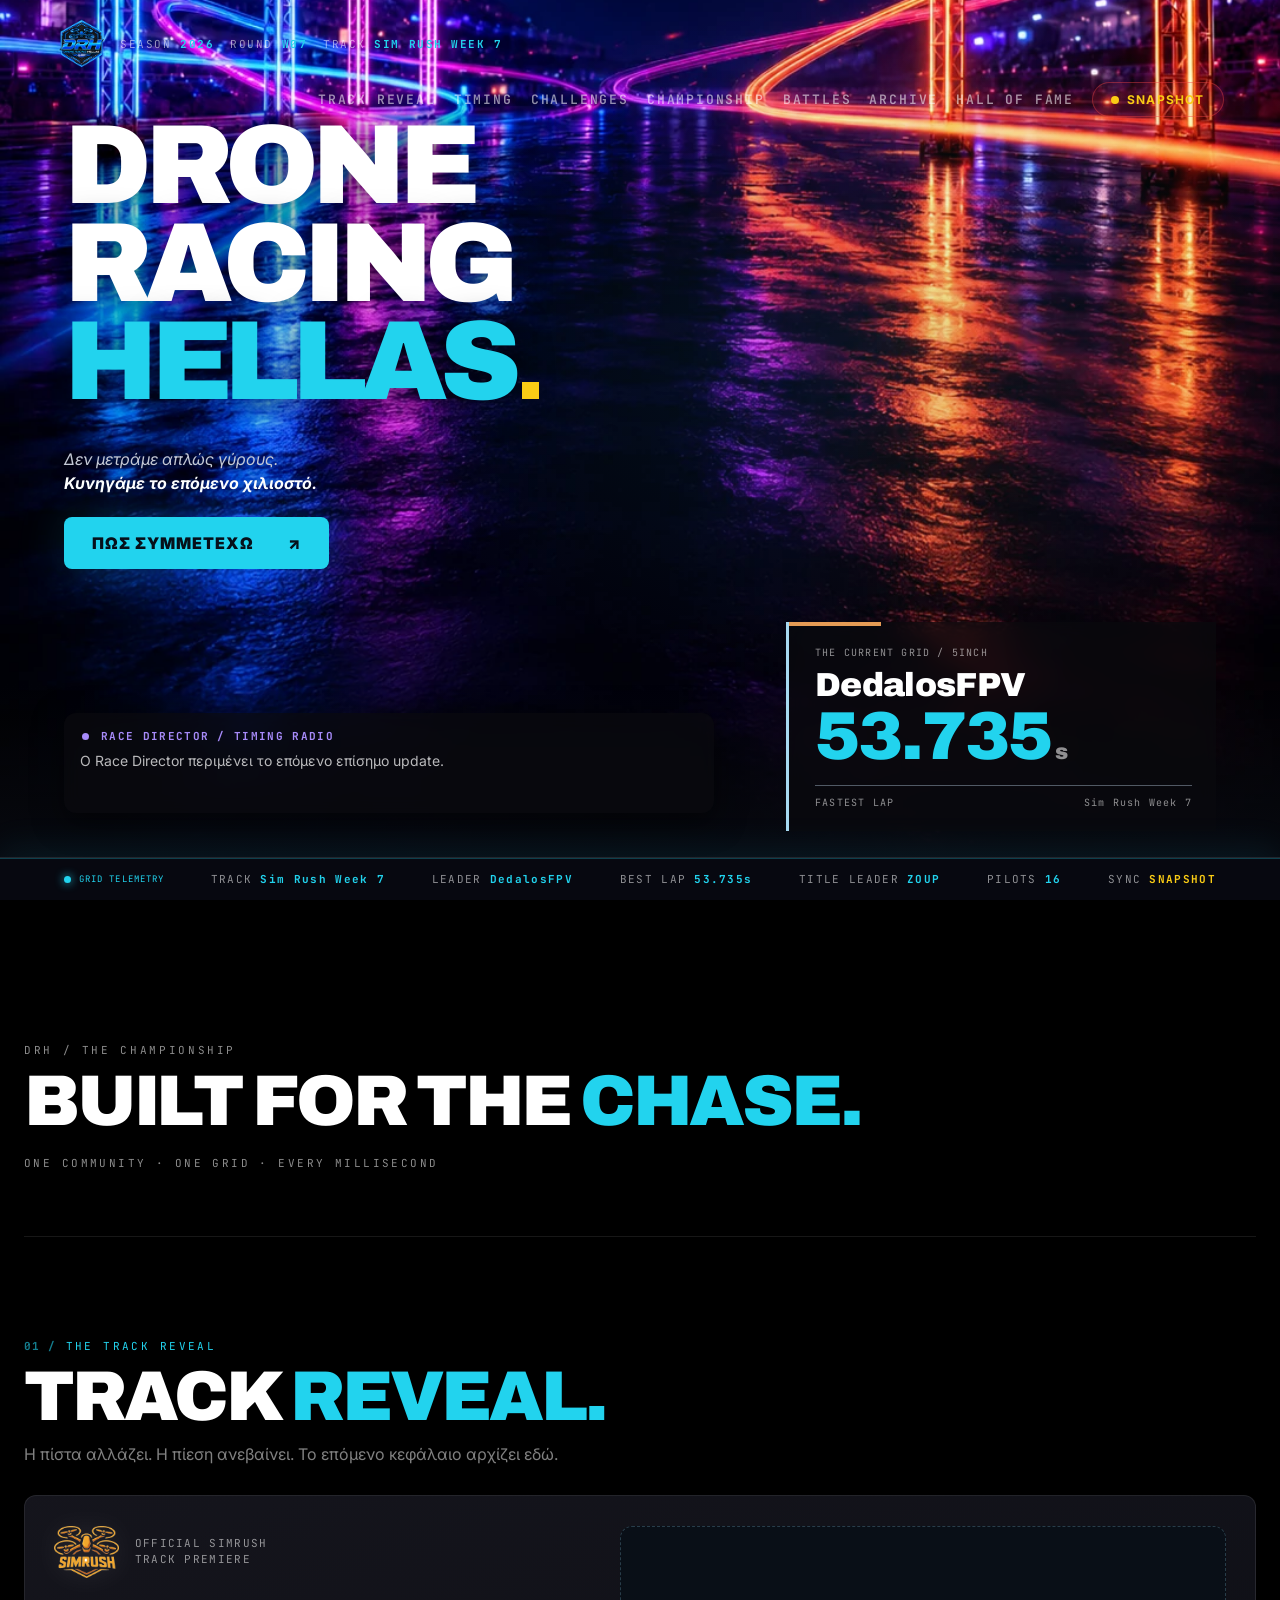
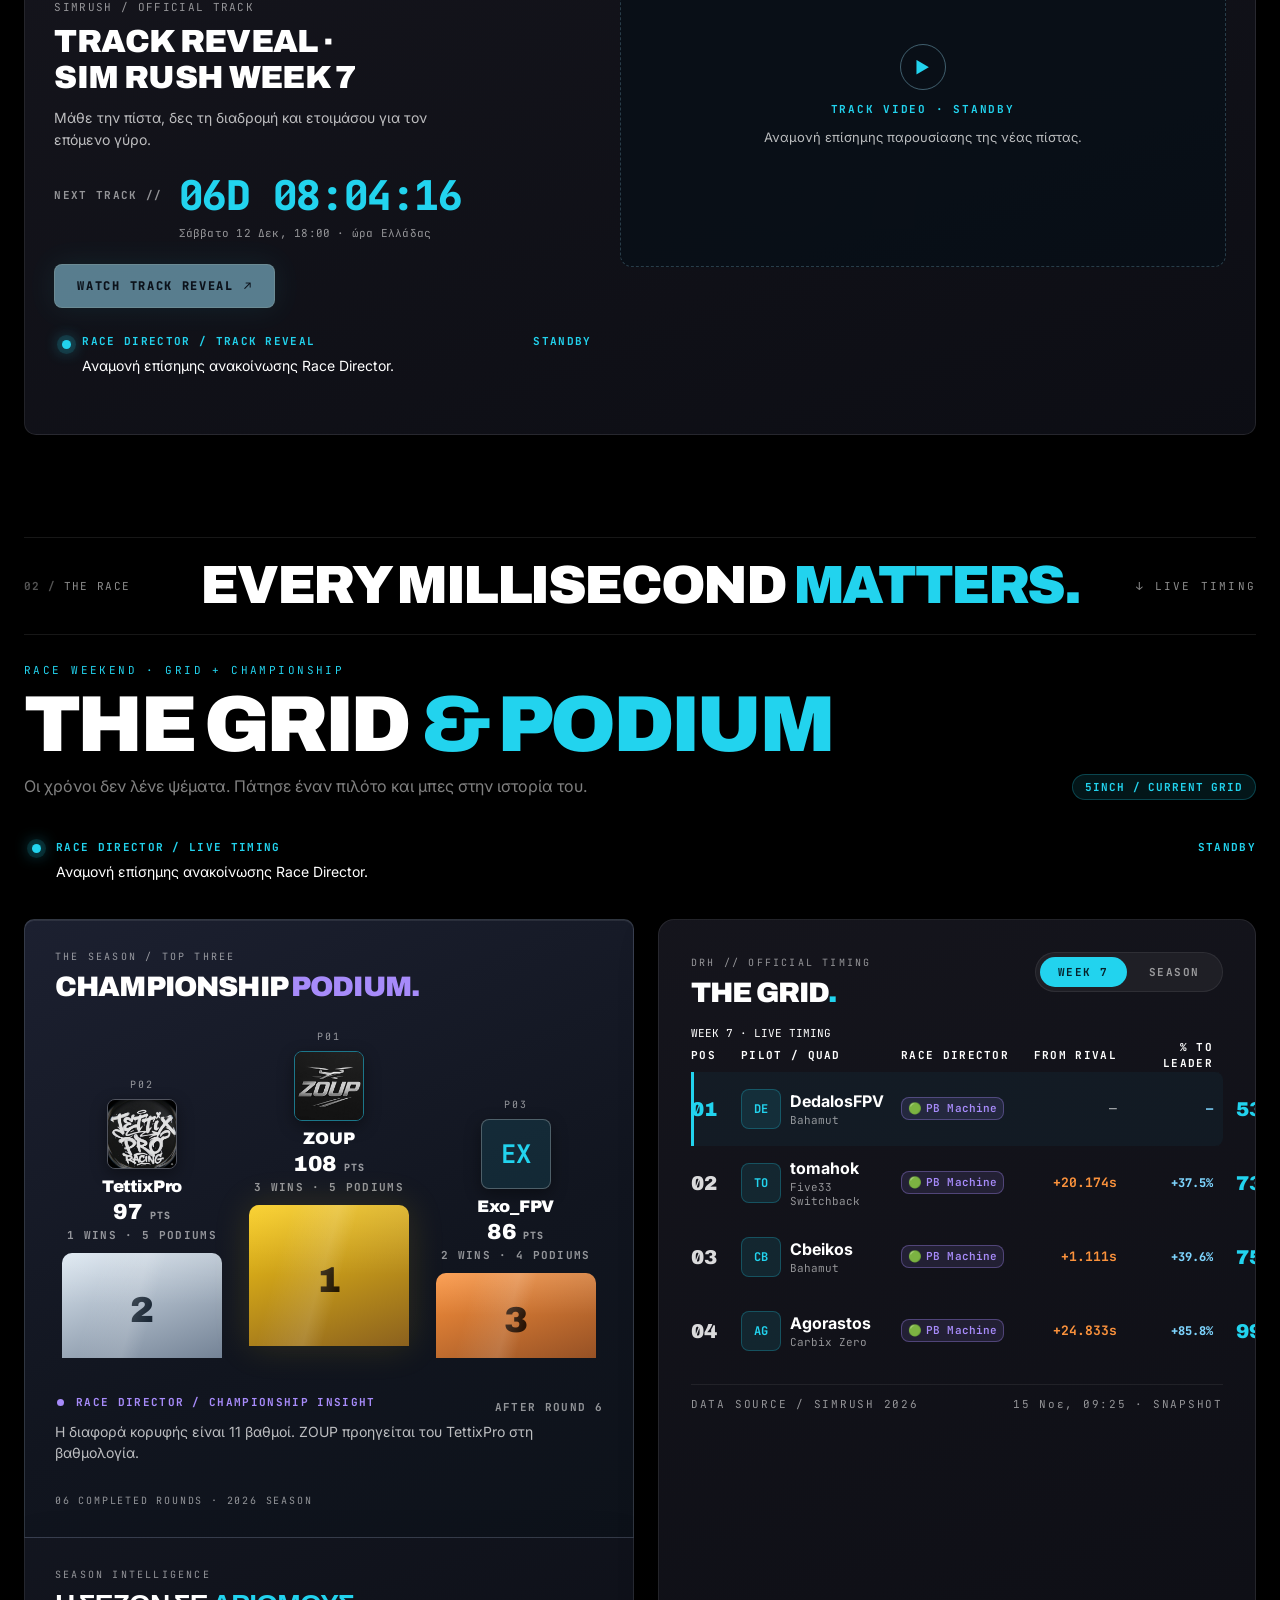
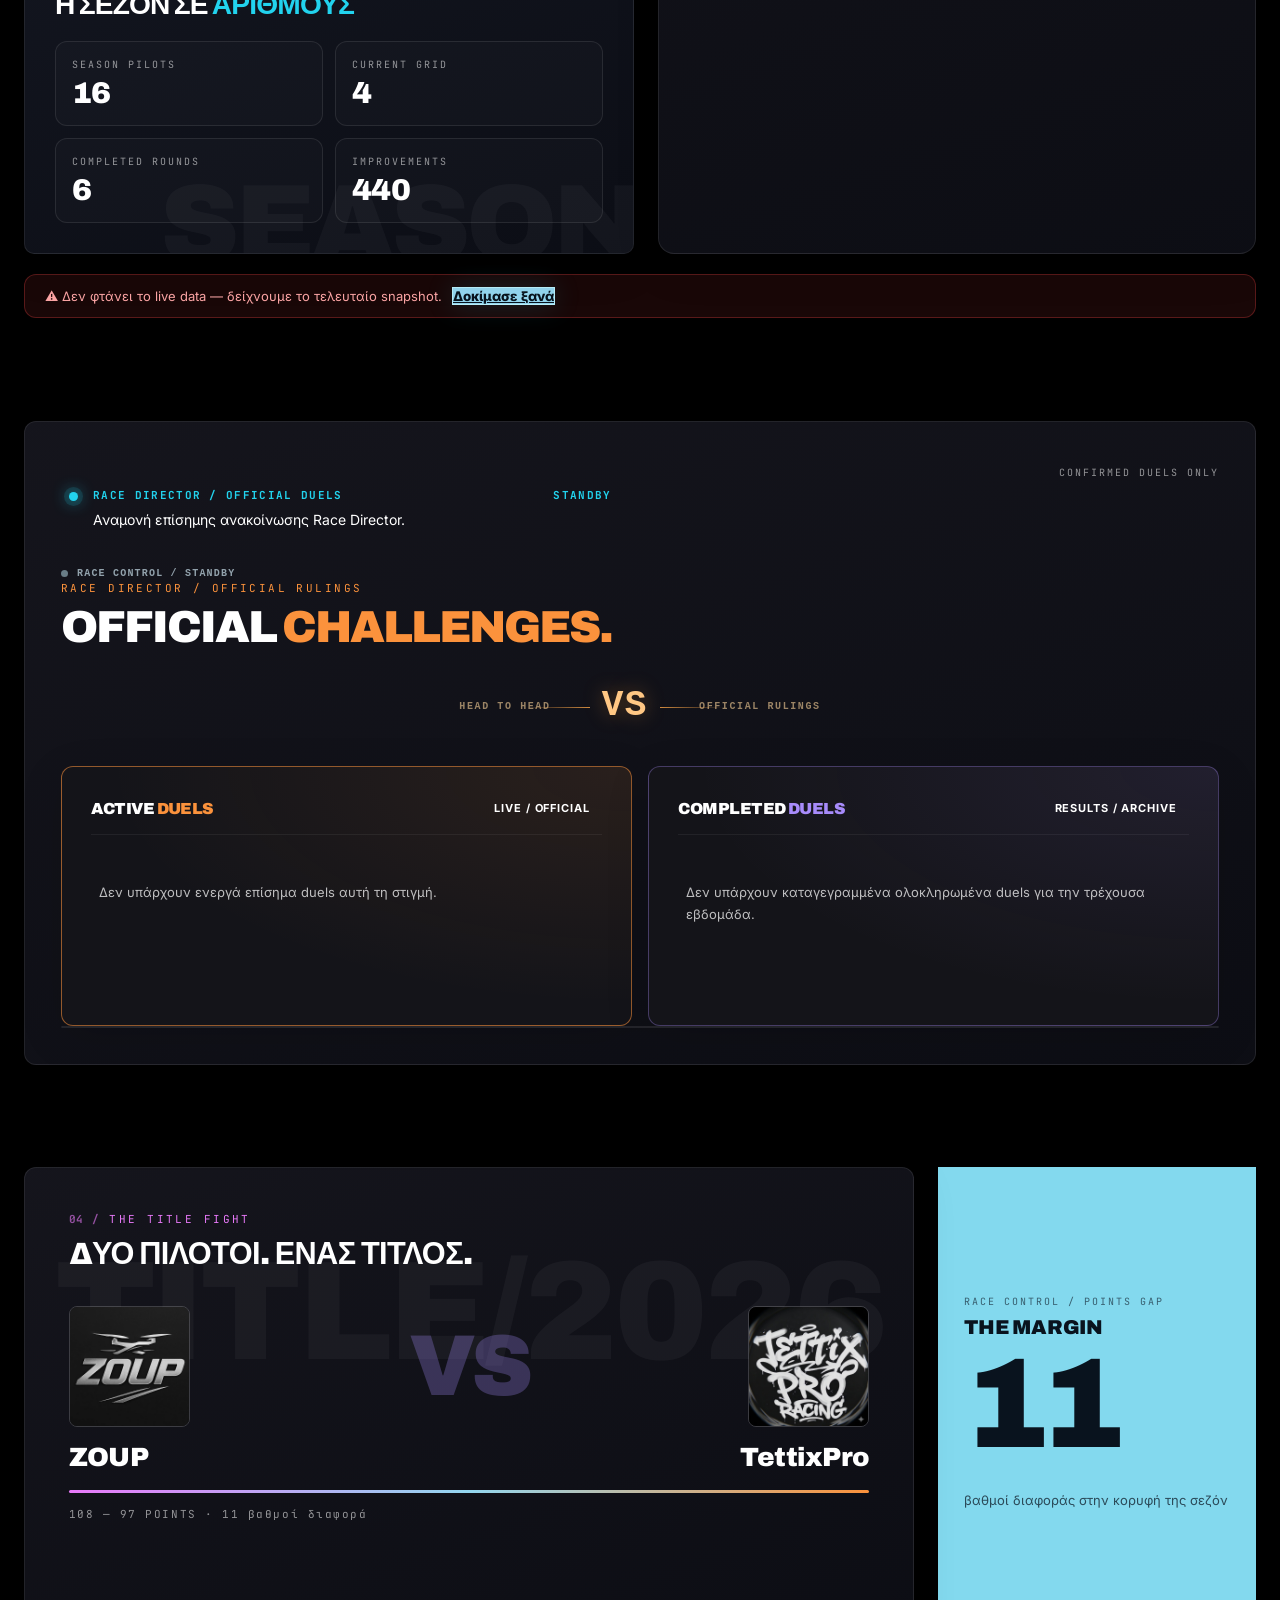
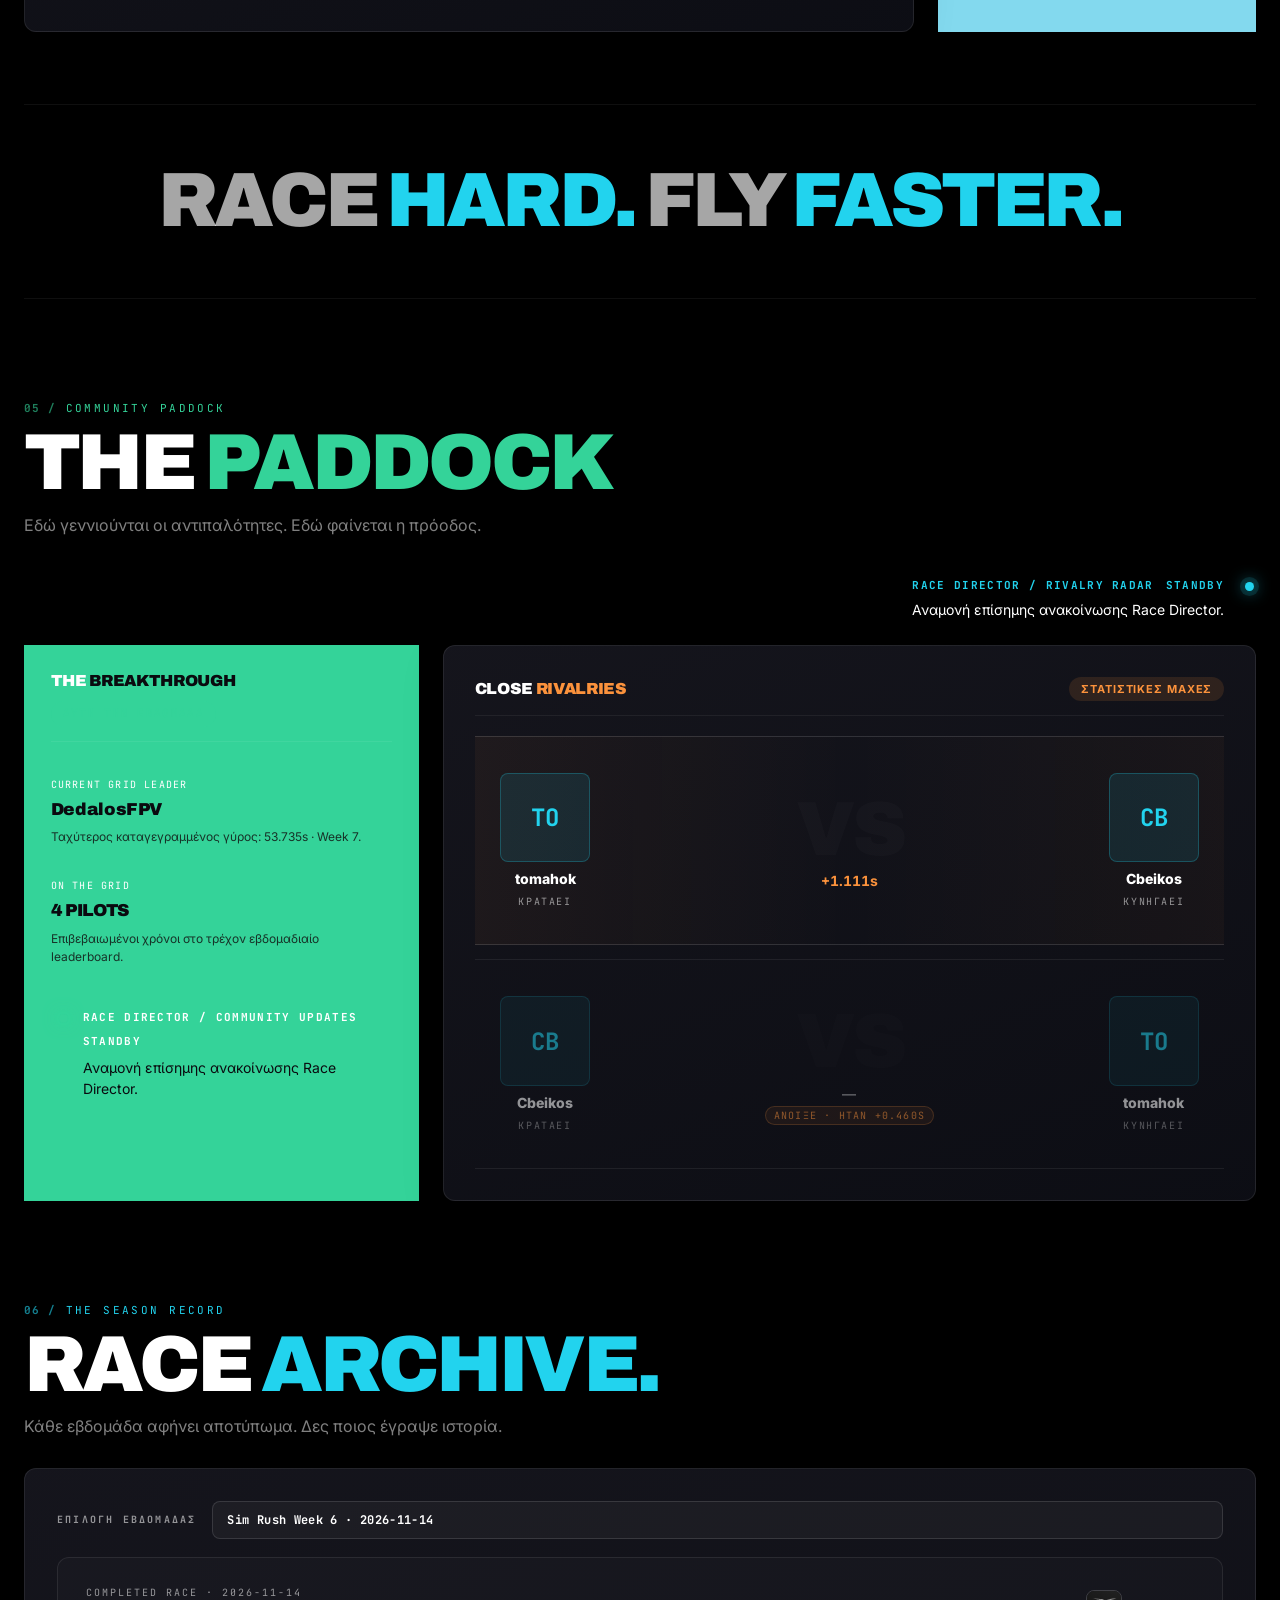
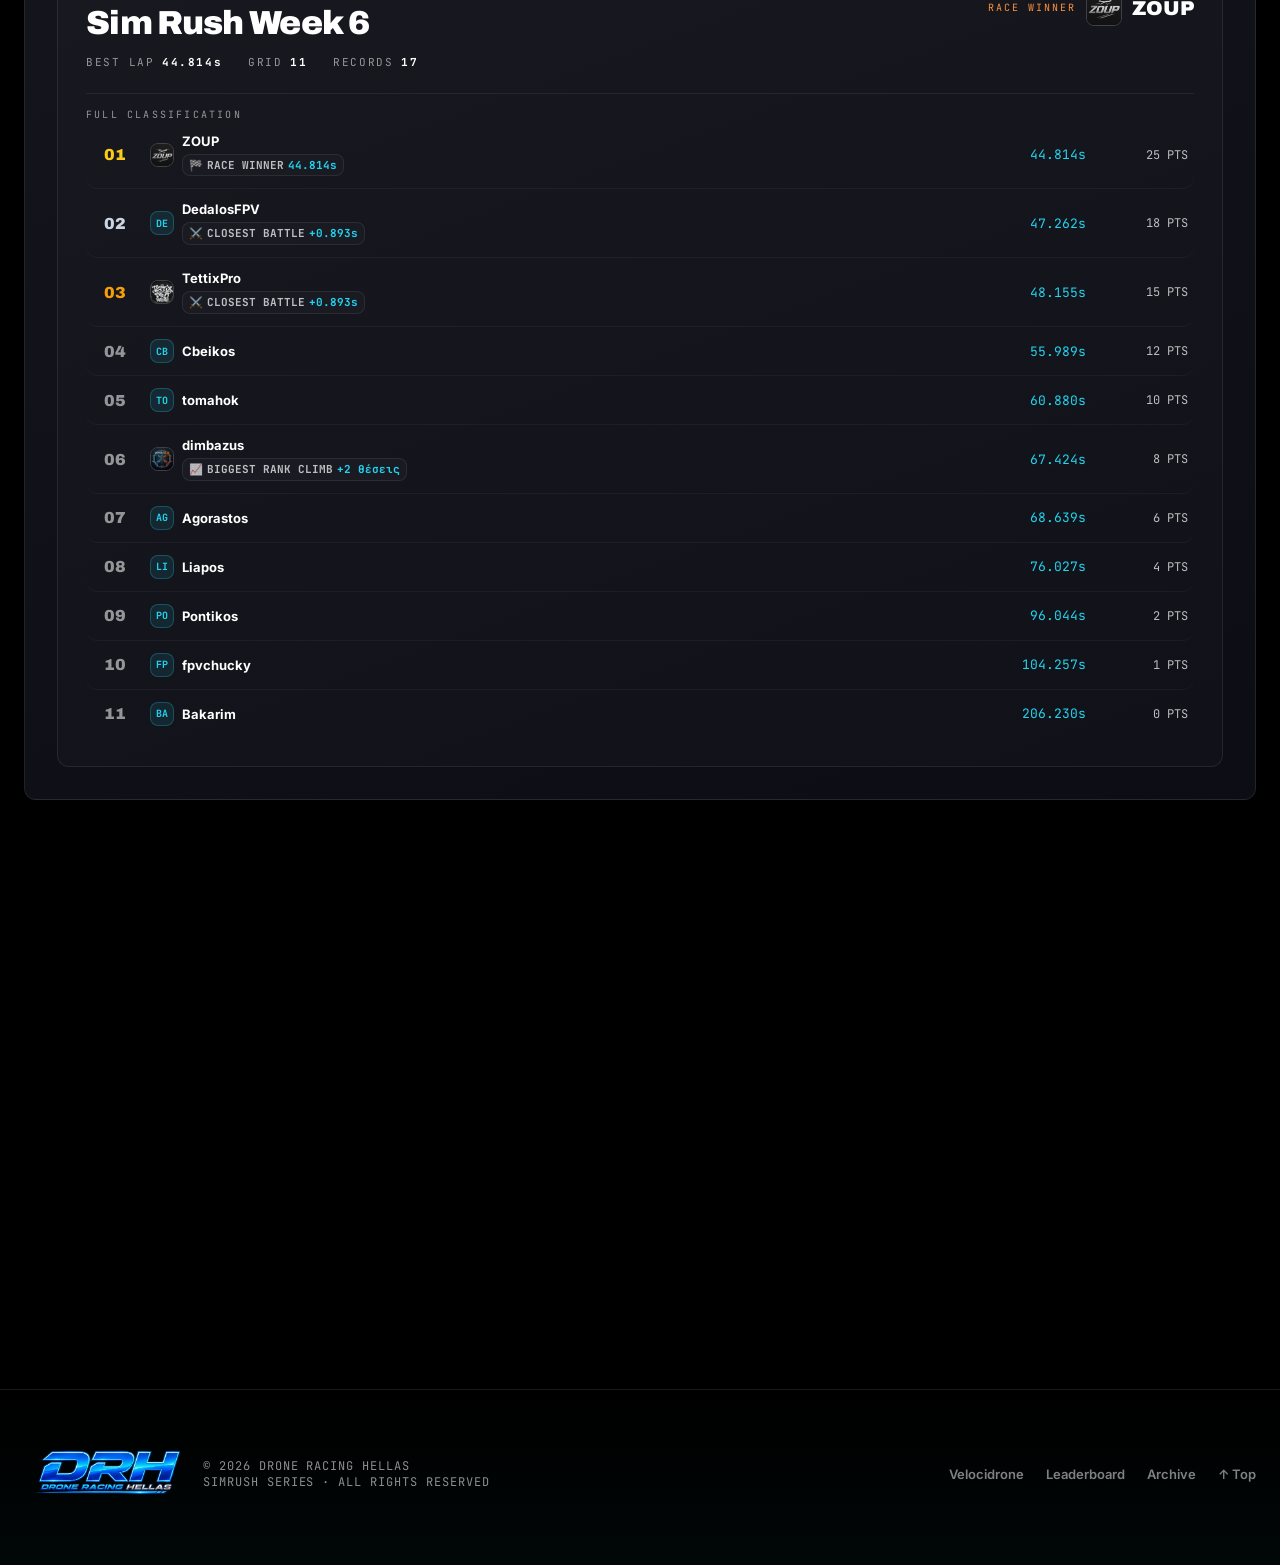
==== index.html @ e703c104 "Add files via upload" ====
<!DOCTYPE html>

<html lang="el">
<head>
<meta charset="utf-8"/>
<meta content="width=device-width, initial-scale=1.0" name="viewport"/>
<title>DRH — Drone Racing Hellas · Live Leaderboard</title>
<meta content="Ζωντανές κατατάξεις, βαθμολογία σεζόν και head-to-head μονομαχίες — DRH SimRush Racing 2026" name="description"/>
<meta content="DRH — Live Drone Racing Leaderboard" property="og:title"/>
<meta content="Ζωντανές κατατάξεις, βαθμολογία σεζόν και head-to-head μονομαχίες" property="og:description"/>
<meta content="website" property="og:type"/>
<meta content="drh-badge.png" property="og:image"/>
<meta content="#0a0a0f" name="theme-color"/>
<link href="favicon.png" rel="icon" type="image/png"/>
<link href="icon-192.png" rel="apple-touch-icon"/>
<link href="manifest.webmanifest" rel="manifest"/>
<link as="image" fetchpriority="high" href="neon-stadium-road.webp" rel="preload"/>
<link href="https://fonts.googleapis.com" rel="preconnect"/>
<link crossorigin="" href="https://fonts.gstatic.com" rel="preconnect"/>
<link href="https://fonts.googleapis.com/css2?family=Archivo:wght@700;900&amp;family=Inter:wght@400;600;700&amp;family=JetBrains+Mono:wght@400;700&amp;display=swap" rel="stylesheet"/>


<link rel="stylesheet" href="styles.css">
</head>
<body>
<!-- Global fixed navigation: outside the isolated hero stacking context -->
<nav class="top-nav">
<a class="hud-brand drh-header-badge" href="#hero" aria-label="Drone Racing Hellas — Αρχική"><img src="drh-official-badge.png" alt="DRH Badge" width="52" height="52"/></a>
<div class="hud-tele">
<span>SEASON <b id="hud-season">2026</b></span>
<span>ROUND <b id="hud-round">—</b></span>
<span>TRACK <b id="hud-track">—</b></span>
</div>
<div class="nav-links">
<a href="#track-reveal">Track Reveal</a>
<a href="#timing">Timing</a>
<a href="#challenges">Challenges</a>
<a href="#championship">Championship</a>
<a href="#battles">Battles</a>

<a href="#archive">Archive</a>
<a href="#hall-of-fame">Hall of Fame</a>
<span class="live-pill" id="drh-feed-badge"><span class="dot"></span>CHECKING FEED</span>
</div>
</nav>
<!-- ======================= HERO ======================= -->
<header id="hero">
<video class="hero-bg drh-hero-video" autoplay muted loop playsinline preload="metadata" poster="neon-stadium-road.webp" aria-hidden="true" tabindex="-1">
<source src="drh-hero-kling.mp4" type="video/mp4"/>
</video>
<div class="hero-vignette"></div>
<!-- Decorative broadcast telemetry; values below mirror the real site data. -->
<div class="drh-broadcast-hud" aria-hidden="true">
  <div class="drh-broadcast-hud__top"><span class="drh-broadcast-mark"><i></i> DRH // RACE CONTROL</span><span class="drh-broadcast-freq">SIMRUSH · DIGITAL TIMING</span></div>
  <div class="drh-broadcast-hud__left"><span>FLIGHT DATA</span><b>DRH / 2026</b><span class="drh-broadcast-bars"><i></i><i></i><i></i><i></i><i></i><i></i><i></i><i></i></span></div>
  <div class="drh-broadcast-hud__right"><span>TELEMETRY</span><b>RACING GRID</b><span>PRECISION // SPEED</span></div>
  <span class="drh-broadcast-corner tl"></span><span class="drh-broadcast-corner tr"></span><span class="drh-broadcast-corner bl"></span><span class="drh-broadcast-corner br"></span>
</div>

<div class="hero-center">
<div class="hero-main">

<h1 class="hero-title">DRONE<br/>RACING<br/><span class="cy">HELLAS</span><span class="sq"></span></h1>
<p class="hero-sub"><em>Δεν μετράμε απλώς γύρους.<br/><b>Κυνηγάμε το επόμενο χιλιοστό.</b></em></p>
<button class="hero-cta" id="onboard-open" type="button" aria-haspopup="dialog" aria-controls="onboard-modal">ΠΩΣ ΣΥΜΜΕΤΕΧΩ <span class="ar">↗</span></button>
</div>
</div>
<div class="hero-bottom">
<div class="rd-block" id="hero-radio" style="display:none">
<div class="rd-top"><span class="rd-ico"></span><span class="rd-tag">RACE DIRECTOR / <b id="hr-cat">TIMING RADIO</b></span><span class="rd-date" id="hr-date"></span></div>
<div class="rd-track" id="hr-track"></div>
<div class="rd-text" id="hr-text"></div>
</div>
<div class="fastlap" id="fastlap">
<div class="fl-kick" id="fl-kick">THE CURRENT GRID / —</div>
<div class="fl-name" id="fl-name">—</div>
<div class="fl-time"><span id="fl-time">—</span><small>s</small></div>
<div class="fl-meta"><span>FASTEST LAP</span><span id="fl-track">—</span></div>
</div>
</div>
<div class="hero-bar drh-broadcast-timing" aria-label="Current racing timing data">
<span class="drh-broadcast-timing__lead" aria-hidden="true"><i></i> GRID TELEMETRY</span>
<span>TRACK<b id="tk-track">—</b></span>
<span>LEADER<b id="tk-leader">—</b></span>
<span>BEST LAP<b id="tk-best">—</b></span>
<span>TITLE LEADER<b id="tk-title">—</b></span>
<span>PILOTS<b id="tk-pilots">—</b></span>
<span>SYNC<b id="tk-sync">—</b></span>
</div>
</header>
<div class="drh-road-transition" aria-hidden="true"></div>
<!-- countdown -->
<!-- class switcher (κρυφή όταν υπάρχει μία μόνο κατηγορία) -->
<div class="class-bar" id="class-bar" style="display:none">
<span class="cb-label">Κατηγορία</span>
<div class="pills" id="class-pills"></div>
</div>
<!-- ======================= MAIN ======================= -->
<main>
<!-- PAGE HEAD BAND -->
<div class="page-head reveal">
<div class="ph-l">
<div class="ph-kick mono">DRH / THE CHAMPIONSHIP</div>
<div class="ph-title">BUILT FOR THE <span>CHASE.</span></div>
</div>
<div class="ph-meta mono">ONE COMMUNITY · ONE GRID · EVERY MILLISECOND</div>
</div>
<!-- 01 · TRACK REVEAL -->
<section class="reveal" id="track-reveal">
<div class="section-head">
<div class="sh-left">
<div class="kick" style="color:var(--cyan)"><span class="sec-no">01 /</span>THE TRACK REVEAL</div>
<h2>TRACK <span>REVEAL.</span></h2>
<p>Η πίστα αλλάζει. Η πίεση ανεβαίνει. Το επόμενο κεφάλαιο αρχίζει εδώ.</p>
</div>
</div>
<div class="card reveal-card">
<div aria-hidden="true" class="rc-ghost" id="rc-ghost">—</div>
<div class="rc-info">
<div class="rc-brand"><img alt="SimRush Series" loading="lazy" src="simrush-logo.png"/><span class="rc-pre mono">OFFICIAL SIMRUSH TRACK PREMIERE</span></div>
<div class="rc-kick mono">SIMRUSH / OFFICIAL TRACK</div>
<div class="rc-title">TRACK REVEAL · <span id="rc-track">—</span></div>
<p class="rc-copy">Μάθε την πίστα, δες τη διαδρομή και ετοιμάσου για τον επόμενο γύρο.</p>
<div class="rc-cd mono"><span class="rc-cd-l">NEXT TRACK //</span><b id="cd-digits">—</b><span class="rc-cd-d" id="cd-date"></span></div>
<a class="rc-btn off" href="#track-reveal" id="rc-btn">WATCH TRACK REVEAL <span>↗</span></a>
<div class="drh-inline-radio" id="drh-inline-reveal" hidden></div>
</div>
<div id="reveal-body"></div>
</div>
</section>
<!-- 02 · THE GRID & PODIUM -->
<section class="reveal" data-layout-group="A" id="timing">
<div class="eml-band">
<span class="eml-kick mono"><span class="sec-no">02 /</span> THE RACE</span>
<h2 class="eml-title">EVERY MILLISECOND <span>MATTERS.</span></h2>
<span class="eml-right mono">↓ LIVE TIMING</span>
</div>
<div class="section-head">
<div class="sh-left">
<div class="kick" style="color:var(--cyan)">RACE WEEKEND · GRID + CHAMPIONSHIP</div>
<h2>THE GRID <span>&amp; PODIUM</span></h2>
<p>Οι χρόνοι δεν λένε ψέματα. Πάτησε έναν πιλότο και μπες στην ιστορία του.</p>
</div>
<span class="tag mono" id="live-class-tag" style="background:rgba(34,211,238,.1);color:var(--cyan);border:1px solid rgba(34,211,238,.25)">— / CURRENT GRID</span>
</div>
<div class="drh-inline-radio drh-inline-timing" id="drh-inline-timing" hidden></div>
<div class="timing-grid">
<div class="timing-left">
<div class="card podium-card">
<div class="pc-kick mono">THE SEASON / TOP THREE</div>
<h3 class="pc-h">CHAMPIONSHIP <span>PODIUM.</span></h3>
<div id="podium-box"></div>
<div class="rd-block podium-rd" id="podium-rd" style="display:none">
<div class="rd-top"><span class="rd-ico"></span><span class="rd-tag">RACE DIRECTOR / <b id="prd-cat">—</b></span><span class="rd-date" id="prd-date"></span></div>
<div class="rd-text" id="prd-text"></div>
</div>
<div class="rounds-line mono" id="rounds-line">—</div>
</div>
<div class="card intel-card">
<div class="pc-kick mono">SEASON INTELLIGENCE</div>
<h3 class="pc-h">Η σεζόν σε <span style="color:var(--cyan)">αριθμούς</span></h3>
<div class="intel-grid">
<div class="itile"><span class="it-k mono">SEASON PILOTS</span><b id="it-pilots">—</b></div>
<div class="itile"><span class="it-k mono">CURRENT GRID</span><b id="it-grid">—</b></div>
<div class="itile"><span class="it-k mono">COMPLETED ROUNDS</span><b id="it-rounds">—</b></div>
<div class="itile"><span class="it-k mono">IMPROVEMENTS</span><b id="it-impr">—</b></div>
</div>
<div aria-hidden="true" class="intel-ghost">SEASON</div>
</div>
</div>
<div class="card" id="live-card">
<div class="lc-head">
<div>
<div class="pc-kick mono">DRH // OFFICIAL TIMING</div>
<h3 class="pc-h" style="margin-bottom:0">THE GRID<span style="color:var(--cyan)">.</span></h3>
</div>
<div class="lt-tabs" id="lt-tabs">
<button class="lt-tab on" data-mode="current" data-tab="lb" id="lt-week">WEEK</button>
<button class="lt-tab" data-mode="season" data-tab="lb">SEASON</button>
</div>
</div>
<div class="drh-timing-context mono" id="drh-timing-context" aria-live="polite">WEEK · LIVE TIMING</div>
<div class="lb-head" id="lb-head"><span>POS</span><span>PILOT / QUAD</span><span>GAP</span><span>BEST LAP / PTS</span></div>
<div class="lb-table" id="lb-body"></div>
<button class="lb-all" id="lb-more" style="display:none"></button>
<div class="lc-foot mono"><span>DATA SOURCE / SIMRUSH 2026</span><span id="live-updated">—</span></div>
</div>
</div>
<div class="err-banner" id="err-banner">⚠ Δεν φτάνει το live data — δείχνουμε το τελευταίο snapshot. <button id="retry-btn" style="color:var(--cyan);font-weight:700;text-decoration:underline">Δοκίμασε ξανά</button></div>
</section>
<!-- 03 · OFFICIAL CHALLENGES -->
<section class="reveal" id="challenges">
<div class="card ch-card">
<div class="ch-top">
<div class="sh-left">
<div class="drh-inline-radio" id="drh-inline-duels" hidden></div>
<div class="drh-broadcast-signal" id="drh-broadcast-signal" aria-live="off"><span class="drh-broadcast-signal__dot"></span><span id="drh-broadcast-signal-label">RACE CONTROL / STANDBY</span></div>
<div class="kick" style="color:var(--orange)">RACE DIRECTOR / OFFICIAL RULINGS</div>
<h2>OFFICIAL <span style="color:var(--orange)">CHALLENGES.</span></h2>
</div>
<span class="ch-meta mono">CONFIRMED DUELS ONLY</span>
</div>
<div class="drh-duel-spotlight" aria-hidden="true"><span>HEAD TO HEAD</span><b>VS</b><span>OFFICIAL RULINGS</span></div>
<div class="drh-official-pair">
<div class="card drh-official-active"><div class="card-head"><h3>ACTIVE <i>DUELS</i></h3><span class="tag">LIVE / OFFICIAL</span></div><div id="duels-active" class="drh-duels-list"></div></div>
<div class="card drh-official-resolved"><div class="card-head"><h3>COMPLETED <i>DUELS</i></h3><span class="tag">RESULTS / ARCHIVE</span></div><div id="duels-resolved" class="drh-duels-list"></div></div>
</div><div class="ch-box" id="duels" hidden></div>
</div>
</section>
<!-- 04 · THE TITLE FIGHT -->
<section class="reveal" id="championship">
<div class="tf-wrap">
<div class="card tf-card">
<div aria-hidden="true" class="tf-ghost" id="tf-ghost">TITLE/2026</div>
<div class="kick" style="color:var(--fuchsia)"><span class="sec-no">04 /</span> THE TITLE FIGHT</div>
<h2 class="tf-h">ΔΥΟ ΠΙΛΟΤΟΙ. ΕΝΑΣ ΤΙΤΛΟΣ.</h2>
<div class="tf-arena" id="tf-grid"></div>
<div class="tf-names"><span class="tf-nm a nm" data-pilot="" id="tf-name-a">—</span><span class="tf-nm c nm" data-pilot="" id="tf-name-c" hidden>—</span><span class="tf-nm b nm" data-pilot="" id="tf-name-b">—</span></div>
<div class="tf-bar2"><div class="pa" id="tf-pa"></div><div class="pc"></div><div class="pb" id="tf-pb"></div></div>
<div class="tf-cap mono" id="tf-cap">—</div>
</div>
<div class="margin-card">
<div class="mc-kick mono">RACE CONTROL / POINTS GAP</div>
<div class="mc-t">THE MARGIN</div>
<div class="mc-n" id="margin-n">—</div>
<div class="mc-sub">βαθμοί διαφοράς στην κορυφή της σεζόν</div>
</div>
</div>
</section>
<!-- EDITORIAL RIBBON -->
<div aria-hidden="true" class="ribbon reveal">
<div class="ribbon-line">RACE <span>HARD.</span> FLY <span>FASTER.</span></div>
</div>
<!-- 05 · COMMUNITY PADDOCK -->
<section class="reveal" data-layout-group="B" id="battles">
<div class="section-head">
<div class="sh-left">
<div class="kick" style="color:var(--emerald)"><span class="sec-no">05 /</span>COMMUNITY PADDOCK</div>
<h2>THE <span style="color:var(--emerald)">PADDOCK</span></h2>
<p>Εδώ γεννιούνται οι αντιπαλότητες. Εδώ φαίνεται η πρόοδος.</p>
</div>
</div>
<div class="drh-paddock-pair"><div class="card drh-breakthrough-panel">
<div class="card-head">
<h3>THE <i style="color:var(--emerald)">BREAKTHROUGH</i></h3>
<span class="tag" style="background:rgba(52,211,153,.12);color:var(--emerald)">ΑΥΤΗ ΤΗΝ ΕΒΔΟΜΑΔΑ</span>
</div>
<div class="spot-grid" id="spotlight-list"></div>
<div class="spot-awards" id="spotlight-awards"></div>
<div class="drh-breakthrough-radio" id="drh-inline-breakthrough" hidden></div>
</div><div class="drh-rivalry-column">
<div class="drh-inline-radio drh-inline-paddock" id="drh-inline-paddock" hidden></div>
<div class="card drh-rivalry-panel">
<div class="card-head">
<h3>CLOSE <i style="color:var(--orange)">RIVALRIES</i></h3>
<span class="tag" style="background:rgba(251,146,60,.12);color:var(--orange)">ΣΤΑΤΙΣΤΙΚΕΣ ΜΑΧΕΣ</span>
</div>
<div class="riv-grid" id="rivalries"></div>
</div></div></div>
</section>
<!-- 06 · RACE ARCHIVE -->
<section class="reveal" data-layout-group="full" id="archive">
<div class="section-head">
<div class="sh-left">
<div class="kick" style="color:var(--cyan)"><span class="sec-no">06 /</span>THE SEASON RECORD</div>
<h2>RACE <span>ARCHIVE.</span></h2>
<p>Κάθε εβδομάδα αφήνει αποτύπωμα. Δες ποιος έγραψε ιστορία.</p>
</div>
</div>
<div class="card">
<div class="arc-top">
<span class="arc-lab mono">ΕΠΙΛΟΓΗ ΕΒΔΟΜΑΔΑΣ</span>
<select aria-label="Επιλογή εβδομάδας" class="arc-week" id="arc-week"></select>
</div>
<div class="arc-race">
<div class="arc-rtop">
<div class="arc-rl">
<div class="arc-kick mono">COMPLETED RACE · <span id="arc-date">—</span></div>
<div class="arc-track" id="arc-track">—</div>
<div class="arc-stats mono">
<span>BEST LAP<b id="arc-best">—</b></span>
<span>GRID<b id="arc-grid">—</b></span>
<span id="arc-recs-wrap">RECORDS<b id="arc-recs">—</b></span>
</div>
</div>
<div class="arc-w" id="arc-w"></div>
</div>
<div class="arc-class-h mono">FULL CLASSIFICATION</div>
<div id="arc-rows"></div>

</div>
</div>
</section>
<!-- 07 · HALL OF FAME -->
<section class="reveal" data-layout-group="solo" id="hall-of-fame">
<div class="section-head">
<div class="sh-left">
<div class="kick" style="color:var(--cyan)"><span class="sec-no">07 /</span>THE LEGACY</div>
<h2>HALL OF <span>FAME.</span></h2>
<p>Η ιστορία δεν χαρίζεται. Γράφεται με γύρους, νίκες και συνέπεια.</p>
</div>
</div>
<div class="card hof-card" id="hof-featured"></div>
<div class="hof-foot mono" id="hof-foot">DRH / NIGHT RACE EDITION · SIMRUSH 2026 · SOURCE: VELOCIDRONE BOT · LAST EXPORT: —</div>
</section>
</main>
<!-- ======================= DRAWER / OVERLAY ======================= -->
<div id="overlay"></div>
<aside aria-label="Pilot profile" id="drawer">
<div class="dr-hero" id="dr-hero">
<button aria-label="Close" class="dr-close" id="dr-close">✕</button>
<div class="dr-avatar" id="dr-av"></div>
<div class="dr-idc">
<div class="dr-name" id="dr-nm"></div>
<div class="dr-title" id="dr-title"></div>
<div class="dr-quad" id="dr-qd"></div>
<div class="dr-chips" id="dr-chips"></div>
</div>
</div>
<div class="dr-badges" id="dr-badges"></div>
<div class="dr-actions"><button class="dr-share" id="dr-share" type="button">Μοιράσου την εβδομάδα μου</button></div>
<div class="dr-h">📋 OVERVIEW</div>
<div id="dr-director"></div>
<div id="dr-digest"></div>
<div class="dr-sub">ΣΤΑΤΙΣΤΙΚΑ</div>
<div class="dr-stats" id="dr-stats"></div>
<div class="dr-h">📈 ΠΡΟΟΔΟΣ</div>
<div class="dr-sub" style="margin-top:2px">ΠΟΡΕΙΑ ΧΡΟΝΩΝ</div>
<div class="dr-spark"><canvas id="dr-spark"></canvas><div class="dr-spark-meta" id="dr-spark-meta"></div></div>
<div id="dr-learn"></div>
<div id="dr-quests"></div>
<div class="dr-sub">ΦΟΡΜΑ (ΤΕΛΕΥΤΑΙΕΣ ΕΒΔΟΜΑΔΕΣ)</div>
<div class="dr-form" id="dr-form"></div>
<div class="dr-sub">ΑΝΑ ΕΒΔΟΜΑΔΑ</div>
<div id="dr-weeks"></div>
<div class="dr-h">🥊 ΜΑΧΕΣ</div>
<div class="dr-race" id="dr-race" style="display:none"></div>
<div id="dr-duel"></div>
</aside>
<div aria-labelledby="ob-title" aria-modal="true" id="onboard-modal" role="dialog">
<div class="ob-card">
<div class="ob-head">
<div>
<div class="ob-k">RACE DIRECTOR BRIEFING</div>
<div class="ob-t" id="ob-title">Μπες στο DRH Grid</div>
</div>
<button aria-label="Close" class="dr-close" id="onboard-close" type="button">✕</button>
</div>
<div class="ob-step"><span class="ob-n">1</span><span>Έλα στην κοινότητα DRH και δείξε μας πόσο γρήγορα μπορείς να περνάς ανάμεσα από τις πύλες. Ζήτησε από τους διοργανωτές τον ενεργό σύνδεσμο συμμετοχής.</span></div>
<div class="ob-step"><span class="ob-n">2</span><span>Στο Velocidrone ενεργοποίησε <b>Options → Main Settings → Auto Leaderboard Upload</b>.</span></div>
<div class="ob-step"><span class="ob-n">3</span><span>Πέταξε στο ενεργό εβδομαδιαίο track — ο χρόνος σου καταγράφεται αυτόματα.</span></div>
<div class="ob-foot">
<a href="https://www.velocidrone.com/" rel="noopener" target="_blank">Velocidrone ↗</a>
<a href="#timing" id="onboard-live">Δες το leaderboard ↓</a>
</div>
</div>
</div>
<div id="toast"><span id="toast-ic">✓</span><span id="toast-tx"></span></div>
<footer>
<div class="foot-in">
<div class="foot-l">
<img class="drh-footer-logo" src="drh-official-logo.png" alt="DRH — Drone Racing Hellas" width="280"/>
<div class="t">© 2026 DRONE RACING HELLAS<br/>SIMRUSH SERIES · ALL RIGHTS RESERVED</div>
</div>
<div class="foot-links">
<a href="https://www.velocidrone.com/" rel="noopener" target="_blank">Velocidrone</a>
<a href="#timing">Leaderboard</a>
<a href="#archive">Archive</a>
<a href="#hero" id="back-top">↑ Top</a>
</div>

</div>
</footer>

<script>/* V62: the editor is opt-in only. This runs immediately (the script is at
   the end of <body>, so DOMContentLoaded has already come and gone). */
(function(){if(new URLSearchParams(location.search).get("edit")==="1"){document.body.classList.add("drh-editor-enabled");}})();</script>
<script src="site-config.js"></script>
<script src="data.js"></script>
<script src="app.js"></script>
<script src="broadcast-motion.js" defer></script>
<script>/* The layout editor is development-only; never download or execute it for visitors. */
if (new URLSearchParams(location.search).get("edit") === "1") {
  const editorScript = document.createElement("script");
  editorScript.src = "editor.js";
  document.body.appendChild(editorScript);
}
</script>








<script src="spotlight.js"></script>
</body>
</html>
---- styles.css ----
/* DRH Foundation — Canonical stylesheet, verified selector consolidation.
   Source of truth: edit declarations in their existing component rule.
   28 additional non-overlapping selector blocks consolidated and verified against V109
   in Chromium at 1440/768/390 across default, drawer and onboarding states.
   No appended version-specific patches. Shared color values use semantic tokens.
   Rare one-off effect colors remain literal by design; see CSS-TOKENS-STEP4.md.
*/

:root {
  --card: #141419;
  --line: rgba(255,255,255,.08);
  --amber: #f59e0b;
  --red: #ef4444;
  --font-display: "Archivo",sans-serif;
  --font-body: "Inter",sans-serif;
  --font-mono: "JetBrains Mono",monospace;
  --text: #fff;
  --contrast-ink: #000;
  --text-2: rgba(255,255,255,.72);
  --text-3: rgba(255,255,255,.55);
  --text-dim: rgba(255,255,255,.4);
  --line-strong: rgba(255,255,255,.14);
  --line-accent: rgba(34,211,238,.22);
  --r-sm: 8px;
  --r-md: 12px;
  --r-lg: 16px;
  --r-xl: 24px;
  --r-pill: 999px;
  --fs-micro: 10px;
  --fs-label: 11px;
  --fs-small: 12px;
  --fs-body: 13px;
  --fs-body-lg: 14px;
  --fs-h3: 16px;
  --fs-h2: 20px;
  --fs-stat: 24px;
  --s-1: 4px;
  --s-2: 8px;
  --s-3: 12px;
  --s-4: 16px;
  --s-5: 24px;
  --s-6: 32px;
  --s-7: 48px;
  --shadow-card: 0 8px 30px rgba(0,0,0,.55);
  --shadow-pop: 0 24px 80px rgba(0,0,0,.5);
  --glow-cyan: 0 0 44px rgba(34,211,238,.2);
  --glow-fuchsia: 0 0 44px rgba(232,121,249,.2);
  --bg: #0a0a0f;
  --surface-1: #141419;
  --surface-2: #1a1a22;
  --surface-3: #22222c;
  --cyan: #22d3ee;
  --fuchsia: #e879f9;
  --violet: #a78bfa;
  --yellow: #facc15;
  --emerald: #34d399;
  --orange: #fb923c;
  --drh-spot-x: 50%;
  --drh-spot-y: 25%;
  --drh-rd-body-size: var(--fs-body-lg);
  --drh-rd-label-size: var(--fs-micro);
  --drh-rd-leading: 1.55;
  --drh-editor-dock-width: 360px;

  /* Semantic accents and intentionally specialized surfaces. */
  --ice-text: #9fd9ec;
  --sky-text: #93d6ef;
  --warning-ink: #221a00;
  --surface-deep: #101018;
  --slate-text: #cbd5e1;
  --night-blue: #08131d;
  --night-blue-deep: #06101a;
  --orange-border-soft: #fb923c55;
  --violet-fill-faint: #a78bfa18;
  --cyan-border-strong: #22d3ee70;
  --sky-highlight: #8fe6ff;
  --green-surface: #19392f;
  --sky-text-muted: #83d9ee;
  --blue-bright: #7dd3fc;
  --scroll-track: #0d0d13;
  --scroll-thumb: #2a2a35;
  --scroll-thumb-hover: #3a3a48;
}
* {
  box-sizing: border-box;
  margin: 0;
  padding: 0;
}


::selection {
  background: var(--cyan);
  color: var(--contrast-ink);
}
::-webkit-scrollbar {
  width: 10px;
  height: 10px;
}
::-webkit-scrollbar-track {
  background: var(--scroll-track);
}
::-webkit-scrollbar-thumb {
  background: var(--scroll-thumb);
  border-radius: var(--r-sm);
}
::-webkit-scrollbar-thumb:hover {
  background: var(--scroll-thumb-hover);
}
button {
  font-family: inherit;
  cursor: pointer;
  border: none;
  background: none;
  color: inherit;
}
.mono {
  font-family: var(--font-mono);
  /* Slashed zero: το 0 του JetBrains Mono δεν μοιάζει πια με 8 στα data contexts. */
  font-feature-settings: "zero";
}

@keyframes bgDrift {
  0% {
    transform: scale(1.02) scaleX(-1) translate(0,0);
  }
  50% {
    transform: scale(1.07) scaleX(-1) translate(-1.2%,.8%);
  }
  100% {
    transform: scale(1.04) scaleX(-1) translate(1%, -.6%);
  }
}




.nav-links a:hover {
  color: var(--text);
}

.live-pill .dot {
  width: 8px;
  height: 8px;
  border-radius: 50%;
  background: var(--red);
  animation: pulse 1.6s infinite;
}
@keyframes pulse {
  0%,100% {
    opacity: 1;
    transform: scale(1);
  }
  50% {
    opacity: .4;
    transform: scale(.8);
  }
}
@keyframes breathe {
  0%,100% {
    filter: drop-shadow(0 0 25px rgba(34,211,238,.2));
  }
  50% {
    filter: drop-shadow(0 0 55px rgba(232,121,249,.45));
  }
}

@keyframes letter {
  to {
    opacity: 1;
    transform: none;
  }
}
@keyframes rise {
  to {
    opacity: 1;
  }
}

@keyframes tick {
  to {
    transform: translateX(-50%);
  }
}
main {
  max-width: 1700px;
  margin: 0 auto;
  padding: 0 24px 80px;
}
.section-head {
  display: flex;
  align-items: flex-end;
  justify-content: space-between;
  gap: 20px;
  margin: 64px 0 28px;
  flex-wrap: wrap;
}


.sh-left h2 span {
  color: var(--cyan);
}
.sh-left p {
  color: rgba(255,255,255,.5);
  margin-top: 10px;
  max-width: 560px;
}
.reveal {
  opacity: 0;
  transform: translateY(28px);
  transition: opacity .7s cubic-bezier(.2,.8,.2,1),transform .7s cubic-bezier(.2,.8,.2,1);
}
.reveal.in {
  opacity: 1;
  transform: none;
}
.card {
  position: relative;
  padding: clamp(20px,3vw,32px);
  z-index: 0;
}
.card::before {
  display: none;
  content: "";
  position: absolute;
  inset: -1px;
  border-radius: inherit;
  padding: 1.5px;
  background: conic-gradient(from var(--led-angle,0deg),var(--cyan) 0%,var(--fuchsia) 25%,transparent 42%,transparent 58%,var(--fuchsia) 75%,var(--cyan) 100%);
  -webkit-mask: linear-gradient(var(--contrast-ink) 0 0) content-box,linear-gradient(var(--contrast-ink) 0 0);
  -webkit-mask-composite: xor;
  mask-composite: exclude;
  opacity: 0;
  transition: opacity .3s;
  pointer-events: none;
  animation: ledSweep 1.6s linear infinite paused;
  z-index: 1;
}
.card:hover::before {
  opacity: 1;
  animation-play-state: running;
}
@keyframes ledSweep {
  to {
    --led-angle: 360deg;
  }
}
.card::after {
  content: "";
  position: absolute;
  inset: 0;
  border-radius: inherit;
  pointer-events: none;
  opacity: 0;
  transition: opacity .4s;
  background: radial-gradient(520px circle at var(--mx,50%) var(--my,50%),rgba(34,211,238,.08),transparent 45%);
  z-index: 1;
}
.card:hover::after {
  opacity: 1;
}
.card>* {
  position: relative;
  z-index: 2;
}
.card-head {
  display: flex;
  align-items: center;
  justify-content: space-between;
  gap: var(--s-3);
  margin-bottom: 20px;
  flex-wrap: wrap;
  padding-bottom: 14px;
  border-bottom: 1px solid rgba(255,255,255,.06);
}
.card-head h3 {
  font-family: var(--font-display);
  font-weight: 900;
  font-size: clamp(1.25rem,2.2vw,1.7rem);
  letter-spacing: -.02em;
  text-transform: uppercase;
}
.card-head h3 i {
  font-style: normal;
}
.tag {
  padding: 5px 12px;
  border-radius: var(--r-pill);
  font-size: var(--fs-label);
  font-weight: 700;
  letter-spacing: .08em;
}
.pills {
  display: flex;
  gap: 10px;
  flex-wrap: wrap;
}
.podium {
  display: flex;
  align-items: flex-end;
  justify-content: center;
  gap: clamp(8px,2vw,20px);
  margin: 26px 0 30px;
}
.pod {
  display: flex;
  flex-direction: column;
  align-items: center;
  gap: 0;
  flex: 1;
  max-width: 210px;
  position: relative;
}
.pod .name {
  font-family: var(--font-display);
  font-weight: 900;
  font-size: clamp(.85rem,1.6vw,1.15rem);
  letter-spacing: -.01em;
  text-align: center;
  max-width: 100%;
  overflow: hidden;
  text-overflow: ellipsis;
  white-space: nowrap;
}
.pod .block {
  width: 100%;
  border-radius: var(--r-lg) var(--r-lg) 0 0;
  margin-top: 12px;
  position: relative;
  overflow: hidden;
  display: flex;
  align-items: flex-start;
  justify-content: center;
  padding-top: 12px;
  font-family: var(--font-display);
  font-weight: 900;
  font-size: clamp(1.4rem,3.5vw,2.4rem);
}
.pod .block::after {
  content: "";
  position: absolute;
  inset: 0;
  background: linear-gradient(180deg,var(--line-strong),transparent 50%);
}
.pod.p1 .block {
  height: clamp(110px,16vw,170px);
  background: linear-gradient(180deg,rgba(250,204,21,.85),rgba(250,204,21,.12));
  color: var(--warning-ink);
  box-shadow: 0 0 60px rgba(250,204,21,.18);
}
.pod.p2 .block {
  height: clamp(80px,11vw,120px);
  background: linear-gradient(180deg,rgba(203,213,225,.8),rgba(203,213,225,.1));
  color: #0f1720;
}
.pod.p3 .block {
  height: clamp(58px,8vw,90px);
  background: linear-gradient(180deg,rgba(245,158,11,.8),rgba(245,158,11,.1));
  color: #221200;
}
@keyframes shine {
  0% {
    left: -80%;
  }
  55%,100% {
    left: 130%;
  }
}
.lb-table {
  width: 100%;
}
.lb-head span:last-child {
  text-align: right;
}
.lb-row:last-child {
  border-bottom: none;
}
.lb-row:hover {
  background: rgba(255,255,255,.04);
}



.lb-row .pl {
  min-width: 0;
  display: flex;
  align-items: center;
  gap: var(--s-2);
}
.lb-row .nm {
  font-weight: 700;
  font-size: var(--fs-h3);
  white-space: nowrap;
  overflow: hidden;
  text-overflow: ellipsis;
  cursor: pointer;
  transition: color .2s;
}
.lb-row .nm:hover {
  color: var(--cyan);
}
.lb-row .val {
  font-family: var(--font-mono);
  font-weight: 700;
  font-size: var(--fs-h3);
  text-align: right;
  color: var(--cyan);
  font-variant-numeric: tabular-nums;
  white-space: nowrap;
}
@keyframes flashNew {
  0% {
    background: rgba(52,211,153,.25);
  }
  100% {
    background: transparent;
  }
}
.show-more {
  display: block;
  width: 100%;
  text-align: center;
  padding: 14px;
  margin-top: 14px;
  border-radius: var(--r-md);
  color: var(--text-3);
  font-weight: 600;
  font-size: var(--fs-body-lg);
  transition: all .2s;
}
.show-more:hover {
  color: var(--cyan);
  background: rgba(255,255,255,.04);
}
.duel {
  display: flex;
  align-items: center;
  gap: var(--s-3);
  padding: var(--s-4) var(--s-1);
  background: none;
  border-bottom: 1px solid rgba(255,255,255,.05);
  transition: background .2s;
}
.duel:last-child {
  border-bottom: none;
}
#duels {
  flex: 1;
  display: flex;
  flex-direction: column;
}
#duels>:last-child {
  margin-bottom: 0;
}
.duel:hover {
  background: rgba(255,255,255,.065);
}
.duel.done {
  opacity: .75;
}
.duel .who {
  flex: 1;
  min-width: 0;
  text-align: center;
}
.duel .who .n {
  font-weight: 800;
  font-size: var(--fs-h3);
  white-space: nowrap;
  overflow: hidden;
  text-overflow: ellipsis;
}
.duel .who .n.w {
  color: var(--yellow);
  text-shadow: 0 0 14px rgba(250,204,21,.4);
}
.duel .who .s {
  font-size: var(--fs-label);
  color: var(--text-3);
  margin-top: 2px;
  font-family: var(--font-mono);
}
.duel-no-flight {
  color: var(--orange);
  font-family: var(--font-mono);
  font-size: var(--fs-micro);
  text-transform: uppercase;
  letter-spacing: .12em;
  white-space: nowrap;
}
@media (max-width: 700px) {
  /* Στενή στήλη πιλότου: χωρίς tracking για να χωράει η ετικέτα σε μία γραμμή. */
  .duel-no-flight { letter-spacing: 0; }
}
.duel .mid {
  display: flex;
  flex-direction: column;
  align-items: center;
  gap: var(--s-1);
  flex-shrink: 0;
}
.duel .score {
  font-family: var(--font-mono);
  font-weight: 700;
  font-size: var(--fs-h3);
  letter-spacing: .02em;
  padding: var(--s-2) var(--s-4);
  border-radius: var(--r-md);
  background: rgba(251,146,60,.12);
}
.duel .score b:first-child {
  color: var(--cyan);
}
.duel .score b:last-child {
  color: var(--fuchsia);
}
.duel .score .d {
  color: rgba(255,255,255,.5);
  margin: 0 8px;
}

.duel-sep {
  font-family: var(--font-mono);
  font-size: var(--fs-label);
  letter-spacing: .25em;
  color: rgba(255,255,255,.5);
  margin: 16px 0 10px;
  display: flex;
  align-items: center;
  gap: 10px;
}
.duel-sep::after {
  content: "";
  flex: 1;
  height: 1px;
  background: var(--line);
}
.duel-sep:first-child {
  margin-top: 0;
}


.arc-week:focus {
  outline: none;
  border-color: var(--cyan);
}
.arc-week option {
  background: var(--surface-2);
  color: var(--text);
}
.arc-head,.arc-row {
  display: grid;
  grid-template-columns: 44px minmax(0,1fr) minmax(0,.85fr) 84px 56px;
  gap: 10px;
  align-items: center;
}

.arc-row:hover {
  background: rgba(255,255,255,.04);
}

.arc-row .nm {
  font-weight: 700;
  white-space: nowrap;
  overflow: hidden;
  text-overflow: ellipsis;
  cursor: pointer;
  transition: color .2s;
}
.arc-row .nm:hover {
  color: var(--cyan);
}
#overlay {
  position: fixed;
  inset: 0;
  background: rgba(5,5,9,.72);
  backdrop-filter: blur(6px);
  z-index: 90;
  opacity: 0;
  pointer-events: none;
  transition: opacity .3s;
}
#drawer {
  position: fixed;
  top: 0;
  right: 0;
  height: 100%;
  width: min(440px,100vw);
  max-width: 100vw;
  z-index: 100;
  overflow-y: auto;
  overflow-x: hidden;
  padding: 28px 26px 40px;
  box-sizing: border-box;
}
.dr-hero {
  position: relative;
  margin: -28px -26px 18px;
  padding: 28px 26px 22px;
  overflow: hidden;
  border-bottom: 1px solid var(--line);
  background: linear-gradient(160deg,rgba(13,13,22,.5),rgba(16,16,24,.94)),url("dr-texture.webp") center/cover;
}
.dr-hero::after {
  content: "";
  position: absolute;
  inset: 0;
  pointer-events: none;
  background: radial-gradient(120% 90% at 88% -10%,var(--dr-glow,var(--line-accent)),transparent 62%);
}
.dr-hero .dr-close {
  position: absolute;
  top: 16px;
  right: 16px;
  z-index: 2;
}
.dr-chips {
  display: flex;
  gap: 6px;
  margin-top: 9px;
  flex-wrap: wrap;
  justify-content: center;
}
.dr-badges {
  display: flex;
  flex-wrap: wrap;
  gap: var(--s-2);
  margin-bottom: 20px;
  justify-content: center;
}
.dr-spark {
  background: rgba(255,255,255,.035);
  border-radius: var(--r-lg);
  padding: 12px 12px 8px;
}
#dr-spark {
  width: 100%;
  height: 88px;
  display: block;
}
.dr-spark-meta {
  display: flex;
  justify-content: space-between;
  gap: 10px;
  font-family: var(--font-mono);
  font-size: var(--fs-label);
  color: var(--text-3);
  margin-top: 6px;
}
.dr-race {
  margin: 14px 0 20px;
  background: rgba(255,255,255,.035);
  border-radius: var(--r-lg);
  padding: 14px 16px;
}
.dr-idc {
  position: relative;
  z-index: 1;
  text-align: center;
}
.dr-avatar {
  /* Portrait frame: preserve the entire Discord avatar without cropping. */
  background-color: var(--surface-2);
  width: 118px;
  height: 118px;
  border-radius: var(--r-xl);
  display: flex;
  align-items: center;
  justify-content: center;
  font-family: var(--font-display);
  font-weight: 900;
  font-size: 46px;
  margin: 10px auto 16px;
  position: relative;
  z-index: 1;
  overflow: hidden;
  background: linear-gradient(135deg,var(--line-accent),rgba(232,121,249,.22));
  border: 1.5px solid rgba(34,211,238,.4);
  color: var(--cyan);
  /* The image itself is sized independently of the avatar frame. */
  isolation: isolate;
}
.dr-avatar.has-img img {
  display: block;
  width: 100%;
  height: 100%;
  max-width: 100%;
  max-height: 100%;
  object-fit: contain;
  object-position: center;
  border-radius: inherit;
}

.dr-name {
  font-family: var(--font-display);
  font-weight: 900;
  font-size: var(--fs-stat);
  letter-spacing: -.02em;
}
.dr-quad {
  font-size: var(--fs-small);
  color: rgba(255,255,255,.5);
  margin-top: 3px;
}
.dr-close {
  width: 38px;
  height: 38px;
  border-radius: var(--r-md);
  background: rgba(255,255,255,.06);
  display: flex;
  align-items: center;
  justify-content: center;
  color: rgba(255,255,255,.6);
  font-size: var(--fs-h2);
  transition: all .2s;
}
.dr-close:hover {
  background: rgba(255,255,255,.12);
  color: var(--text);
}
.dr-stats {
  display: grid;
  grid-template-columns: repeat(2,minmax(0,1fr));
  gap: 10px;
  margin-bottom: 24px;
}
.dr-sub {
  font-size: var(--fs-label);
  letter-spacing: .18em;
  text-transform: uppercase;
  color: rgba(255,255,255,.45);
  margin: 18px 0 10px;
  font-weight: 700;
}
.dr-form {
  display: flex;
  gap: var(--s-2);
  margin-bottom: 8px;
}
.dr-h {
  font-size: var(--fs-label);
  letter-spacing: .22em;
  text-transform: uppercase;
  color: var(--text-3);
  margin: 22px -26px 12px;
  padding: 9px 26px;
  font-weight: 700;
  position: sticky;
  top: 0;
  z-index: 5;
  background: var(--surface-deep);
  border-bottom: 1px solid rgba(255,255,255,.05);
}
.dr-empty {
  color: rgba(255,255,255,.5);
  font-size: var(--fs-body);
  padding: 8px 0;
}
#toast {
  position: fixed;
  bottom: 24px;
  left: 50%;
  transform: translate(-50%,80px);
  z-index: 120;
  background: var(--surface-1);
  border: 1px solid rgba(52,211,153,.4);
  color: var(--text);
  padding: 13px 22px;
  border-radius: var(--r-md);
  font-size: var(--fs-body);
  font-weight: 600;
  opacity: 0;
  transition: all .35s;
  display: flex;
  gap: 10px;
  align-items: center;
  box-shadow: var(--shadow-card);
}
footer {
  border-top: 1px solid var(--line);
  padding: 40px 24px 48px;
  background: linear-gradient(to bottom,transparent,rgba(34,211,238,.03));
}
.foot-in {
  max-width: 1700px;
  margin: 0 auto;
  display: flex;
  align-items: center;
  justify-content: space-between;
  gap: var(--s-5);
  flex-wrap: wrap;
}
.foot-l {
  display: flex;
  align-items: center;
  gap: 14px;
}
.foot-l .t {
  font-size: var(--fs-small);
  color: var(--text-3);
  font-family: var(--font-mono);
  letter-spacing: .08em;
}
.foot-links {
  display: flex;
  gap: 22px;
}
.foot-links a {
  color: rgba(255,255,255,.5);
  text-decoration: none;
  font-size: var(--fs-body);
  font-weight: 600;
  transition: color .2s;
}
.foot-links a:hover {
  color: var(--cyan);
}
.err-banner {
  display: none;
  margin: 20px 0 0;
  padding: 12px 20px;
  border-radius: var(--r-md);
  background: rgba(239,68,68,.1);
  border: 1px solid rgba(239,68,68,.3);
  color: #fca5a5;
  font-size: var(--fs-body);
  align-items: center;
  gap: 10px;
}
@keyframes sk {
  to {
    transform: translateX(100%);
  }
}
.feed-row {
  display: flex;
  align-items: center;
  gap: var(--s-3);
  padding: 10px 8px;
  border-bottom: 1px solid rgba(255,255,255,.04);
  font-size: var(--fs-body);
}
.feed-row:last-child {
  border-bottom: none;
}
.feed-row .nm {
  font-weight: 700;
  cursor: pointer;
  min-width: 110px;
  white-space: nowrap;
  overflow: hidden;
  text-overflow: ellipsis;
}
.feed-row .nm:hover {
  color: var(--emerald);
}
.feed-row .t {
  color: var(--cyan);
  font-size: var(--fs-body);
}
.feed-row .fr-date {
  font-family: var(--font-mono);
  font-size: var(--fs-label);
  color: rgba(255,255,255,.5);
  width: 52px;
  text-align: right;
  flex-shrink: 0;
}
.class-bar {
  position: relative;
  z-index: 6;
  max-width: 1700px;
  margin: 14px auto 0;
  width: 100%;
  padding: 0 24px;
  display: flex;
  align-items: center;
  gap: var(--s-4);
  flex-wrap: wrap;
}
.cb-label {
  font-family: var(--font-mono);
  font-size: var(--fs-label);
  letter-spacing: .12em;
  color: var(--text-3);
  text-transform: uppercase;
}
.lt-tabs {
  display: inline-flex;
  gap: var(--s-1);
  align-items: center;
  flex-wrap: wrap;
  margin-bottom: 16px;
  padding: 5px;
  border-radius: var(--r-md);
  background: rgba(255,255,255,.04);
  border: 1px solid rgba(255,255,255,.07);
  max-width: 100%;
}
.lt-tab {
  display: inline-flex;
  align-items: center;
  gap: 6px;
  padding: 9px 16px;
  border-radius: var(--r-sm);
  font-size: var(--fs-small);
  font-weight: 800;
  letter-spacing: .08em;
  text-transform: uppercase;
  color: var(--text-3);
  transition: all .18s;
  white-space: nowrap;
}
.lt-tab:hover {
  color: var(--text);
  background: rgba(255,255,255,.07);
}
.lt-tab.on {
  color: var(--bg);
  background: var(--cyan);
}

@media (max-width:1020px) {
  .live-grid {
    grid-template-columns: minmax(0,1fr);
  }
  .live-side {
    position: static;
    flex-direction: row;
    flex-wrap: wrap;
    min-width: 0;
  }
  .side-card {
    flex: 1 1 260px;
    min-width: 0;
  }
  #live-card {
    min-width: 0;
  }
}
.spot-awards {
  display: flex;
  flex-wrap: wrap;
  gap: 10px;
  margin-top: 18px;
  padding-top: 18px;
  border-top: 1px solid rgba(255,255,255,.05);
}
.spot-award {
  display: inline-flex;
  align-items: center;
  gap: 9px;
  padding: 9px 14px;
  border-radius: var(--r-md);
  background: rgba(255,255,255,.03);
  font-size: var(--fs-small);
}
.spot-award .sa-label {
  font-size: var(--fs-label);
  letter-spacing: .12em;
  text-transform: uppercase;
  color: var(--text-3);
  font-weight: 800;
}
.spot-award b {
  font-weight: 800;
}
.spot-award .mono {
  color: var(--emerald);
  font-size: var(--fs-label);
}
.reveal-vid {
  position: relative;
  width: 100%;
  aspect-ratio: 16/9;
  border-radius: var(--r-lg);
  overflow: hidden;
  border: 1px solid rgba(255,255,255,.1);
  background: var(--contrast-ink);
}
.reveal-vid iframe {
  position: absolute;
  inset: 0;
  width: 100%;
  height: 100%;
  border: 0;
}
.dr-title {
  margin-top: 5px;
  font-family: var(--font-mono);
  font-size: var(--fs-label);
  font-weight: 700;
  letter-spacing: .12em;
  text-transform: uppercase;
  color: var(--violet);
}
.dr-actions {
  display: flex;
  gap: 10px;
  margin: -6px 0 18px;
}
.dr-share {
  flex: 1;
  padding: 11px 14px;
  border-radius: var(--r-md);
  background: rgba(167,139,250,.12);
  color: var(--violet);
  font-size: var(--fs-small);
  font-weight: 800;
  letter-spacing: .08em;
  text-transform: uppercase;
  transition: all .2s;
}
.dr-share:hover {
  background: rgba(167,139,250,.18);
  color: var(--text);
  transform: translateY(-1px);
}


.spot-grid {
  display: grid;
  grid-template-columns: repeat(3,minmax(0,1fr));
  gap: 14px;
}
.spot-item {
  background: rgba(255,255,255,.03);
  border-radius: var(--r-lg);
  padding: 18px;
  min-height: 150px;
  display: flex;
  flex-direction: column;
  gap: var(--s-2);
}
.spot-k {
  font-family: var(--font-mono);
  font-size: var(--fs-label);
  letter-spacing: .2em;
  text-transform: uppercase;
  color: var(--cyan);
}
.spot-v {
  font-family: var(--font-display);
  font-weight: 900;
  font-size: clamp(1.2rem,2.4vw,1.7rem);
  letter-spacing: -.02em;
}
.spot-s {
  font-size: var(--fs-small);
  line-height: 1.5;
  color: rgba(255,255,255,.52);
}
#onboard-modal {
  position: fixed;
  inset: 0;
  z-index: 130;
  display: none;
  align-items: center;
  justify-content: center;
  padding: 22px;
  background: rgba(5,5,9,.78);
  backdrop-filter: blur(8px);
}
.ob-card {
  width: min(560px,100%);
  background: var(--surface-1);
  border: 1px solid rgba(34,211,238,.24);
  border-radius: var(--r-xl);
  padding: 28px;
  box-shadow: var(--shadow-pop);
}
.ob-head {
  display: flex;
  align-items: flex-start;
  justify-content: space-between;
  gap: 14px;
  margin-bottom: 18px;
}
.ob-k {
  font-family: var(--font-mono);
  font-size: var(--fs-label);
  letter-spacing: .22em;
  text-transform: uppercase;
  color: var(--cyan);
  margin-bottom: 6px;
}
.ob-t {
  font-family: var(--font-display);
  font-weight: 900;
  font-size: 28px;
  letter-spacing: -.02em;
}
.ob-step {
  display: flex;
  gap: 14px;
  padding: 13px 0;
  border-top: 1px solid rgba(255,255,255,.07);
  color: rgba(255,255,255,.62);
  font-size: var(--fs-body-lg);
  line-height: 1.5;
}
.ob-n {
  width: 30px;
  height: 30px;
  border-radius: var(--r-md);
  background: rgba(34,211,238,.1);
  color: var(--cyan);
  display: flex;
  align-items: center;
  justify-content: center;
  font-family: var(--font-mono);
  font-weight: 800;
  flex-shrink: 0;
}
.ob-foot {
  margin-top: 20px;
  display: flex;
  justify-content: space-between;
  gap: var(--s-3);
  flex-wrap: wrap;
}
.ob-foot a {
  color: var(--cyan);
  font-weight: 700;
  text-decoration: none;
}
.ob-foot a:hover {
  text-decoration: underline;
}
@media (max-width:760px) {
  .nav-links a:not(.keep) {
    display: none;
  }
  .hero-badge-wrap img {
    height: 120px;
  }
  .hero-sub {
    font-size: var(--fs-body-lg);
    margin-top: 14px;
  }
  .hero-stats {
    margin-top: 24px;
    gap: 20px;
  }
  .hero-cta {
    display: grid;
    grid-template-columns: 1fr 1fr;
    gap: 10px;
    margin-top: 28px;
  }
  .hero-cta a:first-child {
    grid-column: 1/-1;
  }
  .hero-cta a {
    text-decoration: none;
  }
  .tf-grid {
    grid-template-columns: 1fr;
  }
  .tf-vs {
    flex-direction: row;
    justify-content: center;
  }
  .lb-row .pace,.lb-row .fromlead {
    display: none;
  }
  .lb-head {
    display: none;
  }
  .lb-table.season .lb-row .season-sub {
    display: none;
  }
  .lb-row .pilot-title {
    display: none;
  }
  .lb-row .val {
    font-size: var(--fs-body-lg);
  }
  .lb-row .rk {
    font-size: var(--fs-h3);
  }
  .pod .block {
    border-radius: 10px 10px 0 0;
  }
  .podium {
    gap: 6px;
  }
  .pod .name {
    font-size: .8rem;
  }
  .dr-stats {
    grid-template-columns: repeat(2,minmax(0,1fr));
    gap: var(--s-2);
  }
  #drawer {
    padding: 0 16px 32px;
  }
  .dr-hero {
    margin: 0 -16px 18px;
    padding: 16px 16px 20px;
  }
  .dr-avatar {
    width: 96px;
    height: 96px;
    border-radius: var(--r-xl);
    font-size: 36px;
  }
  .dr-h {
    margin-left: -16px;
    margin-right: -16px;
    padding-left: 16px;
    padding-right: 16px;
  }
  .dr-name {
    font-size: clamp(18px,6vw,24px);
    line-height: 1.15;
  }
  .dr-stat {
    padding: 10px 6px;
  }
  .dr-stat .k {
    font-size: var(--fs-label);
    letter-spacing: .06em;
  }
  .class-bar {
    padding: 0 16px;
    margin-top: 12px;
  }
  .section-head .kick {
    font-size: var(--fs-label);
    letter-spacing: .18em;
    flex-wrap: wrap;
    line-height: 1.7;
  }
  .week-progress {
    flex-wrap: wrap;
    gap: var(--s-2);
  }
  .week-progress .wp-bar {
    flex-basis: 100%;
    order: 3;
  }
  .chart-wrap {
    height: 190px;
  }
  .duel {
    flex-wrap: wrap;
    justify-content: center;
  }
  .duel .who {
    flex: 1 1 40%;
  }
  .duel .mid {
    order: 3;
    flex-basis: 100%;
    margin-top: 10px;
  }
  .feed-row {
    flex-wrap: wrap;
    gap: 6px;
  }
  .feed-row .fr-track {
    order: 5;
    flex-basis: 100%;
  }
  .feed-row .nm {
    min-width: 0;
    flex: 1;
  }
  .arc-head,.arc-row {
    grid-template-columns: 34px minmax(0,1fr) 76px 46px;
    gap: var(--s-2);
  }
  .arc-head span:nth-child(3),.arc-row .q {
    display: none;
  }
  .hof-grid {
    grid-template-columns: 1fr;
  }
  .hof-grid .hof-row:nth-child(-n/**/+2) {
    border-top: 1px solid rgba(255,255,255,.05);
    padding-top: 10px;
  }
  .hof-grid .hof-row:first-child {
    border-top: none;
    padding-top: 0;
  }
  .hof-row {
    grid-template-columns: minmax(0,1.25fr) auto minmax(0,.75fr);
    gap: 10px;
    font-size: var(--fs-small);
  }
  .dr-week {
    flex-wrap: wrap;
    gap: 6px;
    padding: 9px 8px;
  }
  .dr-week>span:nth-child(3) {
    flex: 1;
    min-width: 0;
    overflow: hidden;
    text-overflow: ellipsis;
    white-space: nowrap;
  }
  .dr-week .pt {
    display: none;
  }
  .dr-week .t {
    font-size: var(--fs-small);
  }
  main {
    padding: 0 16px 60px;
  }
  .btn {
    padding: 12px 18px;
    font-size: var(--fs-body);
  }
  .pilot-title {
    font-size: var(--fs-label);
    padding: 2px 7px;
  }
  .spot-grid {
    grid-template-columns: 1fr;
  }
  .spot-item {
    min-height: 0;
  }
  .rd-block {
    padding: 12px 13px;
  }
  .dr-actions {
    margin-top: 0;
  }
  .ob-card {
    padding: 22px 18px;
    border-radius: var(--r-xl);
  }
  .ob-t {
    font-size: var(--fs-stat);
  }
  .lt-tabs {
    display: grid;
    width: 100%;
    box-sizing: border-box;
    grid-template-columns: 1fr 1fr;
    gap: 5px;
  }
  .lt-tab {
    justify-content: center;
    padding: 9px 8px;
    font-size: var(--fs-label);
    white-space: normal;
    text-align: center;
    line-height: 1.25;
  }
}
@media (prefers-reduced-motion:reduce) {
  *,*::before,*::after {
    animation-duration: .01ms ;
    animation-iteration-count: 1 ;
    transition-duration: .01ms ;
  }
}


.hud-tele {
  display: flex;
  font-family: var(--font-mono);
  color: var(--text-3);
}
.hud-tele b {
  color: var(--cyan);
  font-weight: 700;
}
.hero-center {
  grid-template-columns: minmax(0,1.35fr) minmax(0,.65fr);
  gap: 40px;
  text-align: center;
}


.lb-row .rk {
/* Consolidated 421 -> 1462 */

  font-family: var(--font-display);
  font-weight: 900;
  color: rgba(255,255,255,.5);


  width: 36px;
  height: 36px;
  border-radius: var(--r-md);
  display: flex;
  flex-direction: column;
  align-items: center;
  justify-content: center;
  gap: 0;
  background: rgba(255,255,255,.05);
  border: 1px solid rgba(255,255,255,.09);
  font-size: var(--fs-body-lg);
}
.lb-row.r1 .rk {
  background: var(--yellow);
  border-color: var(--yellow);
  color: var(--warning-ink);
  box-shadow: 0 0 22px rgba(250,204,21,.35);
}
.lb-row.r2 .rk {
/* Consolidated 426 -> 1481 */

  color: var(--slate-text);


  border-color: rgba(203,213,225,.4);
}
.lb-row.r3 .rk {
/* Consolidated 429 -> 1484 */

  color: var(--amber);


  border-color: rgba(245,158,11,.45);
}
@media (max-width:960px) {
  .hud-tele {
    display: none;
  }
  .hero-center {
    grid-template-columns: 1fr;
    gap: 26px;
    
  }


  .lb-row .fromlead,.lb-head span:nth-child(5) {
    display: none;
  }
}

body::after {
  content: "";
  position: fixed;
  inset: 0;
  z-index: -1;
  pointer-events: none;
  background: radial-gradient(560px circle at var(--mx,70vw) var(--my,30vh),rgba(34,211,238,.09),transparent 46%);
}
.hud-tele {
  gap: 28px;
  letter-spacing: .14em;
}
.live-pill {
/* Consolidated 150 -> 1524 */

  display: flex;
  align-items: center;
  gap: var(--s-2);
  border: 1px solid rgba(239,68,68,.4);
  border-radius: var(--r-pill);
  background: rgba(239,68,68,.08);
  font-weight: 700;
  letter-spacing: .1em;


  padding: 9px 18px;
  font-size: var(--fs-small);
}
@media (max-width:960px) {
  .hero-stats {
    display: grid;
    grid-template-columns: 1fr 1fr;
    width: 100%;
    gap: var(--s-1);
  }
  .hstat {
    border-left: none;
    padding: 8px 12px;
  }
  .top-nav {
    padding: 14px 18px 20px;
  }
}
.pav {
  width: 26px;
  height: 26px;
  border-radius: var(--r-sm);
  flex: 0 0 auto;
  display: inline-flex;
  align-items: center;
  justify-content: center;
  font-family: var(--font-mono);
  font-size: var(--fs-micro);
  font-weight: 700;
  color: var(--cyan);
  background: rgba(34,211,238,.1);
  border: 1px solid rgba(34,211,238,.25);
  overflow: hidden;
}
.pav.has-img {
  border-color: rgba(255,255,255,.18);
  background: none;
}
.pav img {
  width: 100%;
  height: 100%;
  object-fit: cover;
  display: block;
}
.arc-row .nmpl {
  display: flex;
  align-items: center;
  gap: var(--s-2);
  min-width: 0;
}
.arc-row .pav {
  width: 24px;
  height: 24px;
}


.lb-row .pav {
  width: 36px;
  height: 36px;
  border-radius: var(--r-md);
  font-size: var(--fs-small);
}
@media (max-width:960px) {
  .hero-center {
    padding: 32px 20px 48px;
  }
  .hero-badge-wrap img {
    height: 140px;
  }
  .hero-hud {
    position: static;
    flex-direction: row;
    flex-wrap: wrap;
    justify-content: center;
    margin-top: 34px;
    width: 100%;
    pointer-events: auto;
  }
  .hero-hud .hudw {
    flex: 1 1 200px;
    min-width: 0;
    text-align: left ;
  }
  .hero-hud .hudw .cd-cells {
    justify-content: stretch ;
  }
  .lb-head span:nth-child(5) {
    display: none;
  }
  .arc-hof-grid {
    grid-template-columns: 1fr;
  }
}

@media (min-width:961px) {
  .hero-center {
    padding: 28px 24px 100px;
  }
  .hero-badge-wrap {
    translate: 5px 40px;
    margin-bottom: 20px;
  }
  .hero-badge-wrap img {
    height: 150px;
  }
  .hero-kicker {
    translate: 5px 64px;
  }
  h1.hero-title {
    translate: 5px 64px;
    font-size: clamp(2.6rem,6.4vw,5.4rem);
  }
  .hero-sub {
    translate: 0 60px;
    margin-top: 14px;
  }
  .hero-stats {
    translate: 0 84px;
    margin-top: 16px;
  }
  .hero-radioline {
    translate: 0 84px;
  }
  .live-side .side-card:nth-child(2) {
    translate: 0 57px;
  }
  .live-side .side-card:nth-child(3) {
    translate: 0 102px;
  }
}
.sec-no {
  font-family: var(--font-mono);
  font-weight: 700;
  opacity: .6;
  letter-spacing: .08em;
}
.sh-left .kick {
/* Consolidated 226 -> 1664 */

  font-family: var(--font-mono);
  text-transform: uppercase;
  margin-bottom: 10px;
  display: flex;
  align-items: center;
  gap: 10px;


  font-size: var(--fs-label);
  letter-spacing: .22em;
}
.sh-left h2 {
/* Consolidated 234 -> 1668 */

  font-family: var(--font-display);
  font-weight: 900;
  text-transform: uppercase;
  line-height: 1;


  font-size: clamp(2.4rem,5.6vw,4.4rem);
  letter-spacing: -.045em;
}

.card {
  border-radius: var(--r-md);
}

#track-reveal {
  --acc: var(--cyan);
}
#timing {
  --acc: var(--cyan);
}
#challenges {
  --acc: var(--orange);
}

#battles {
  --acc: var(--emerald);
}
#archive {
  --acc: var(--violet);
}
#hall-of-fame {
  --acc: var(--yellow);
}






.riv-side {
  display: flex;
  flex-direction: column;
  align-items: center;
  gap: var(--s-2);
  text-align: center;
  min-width: 0;
}

.riv-side .nm {
  font-weight: 800;
  font-size: var(--fs-body-lg);
  cursor: pointer;
}
.riv-tag {
  font-family: var(--font-mono);
  font-size: var(--fs-micro);
  letter-spacing: .16em;
  color: var(--text-3);
}
.riv-mid {
  display: flex;
  flex-direction: column;
  align-items: center;
  gap: var(--s-1);
  flex-shrink: 0;
}


.lb-row .pav,.arc-row .pav {
  border-radius: var(--r-sm);
}
.foot-sync {
  margin-top: 14px;
  font-size: var(--fs-micro);
  letter-spacing: .14em;
  color: var(--text-3);
}
.nav-links {
/* Consolidated 137 -> 1780 */

  display: flex;
  align-items: center;


  gap: 18px;
  flex-wrap: nowrap;
}
.nav-links a {
  font-family: var(--font-mono);
  letter-spacing: .14em;
  text-transform: uppercase;


  color: var(--text-3);
  text-decoration: none;
  font-weight: 600;
  transition: color .2s;


  font-size: var(--fs-body);
  white-space: nowrap;
}
@media (max-width:1380px) {
  .hud-tele {
    display: none;
  }
}

@media (max-width:720px) {
  #timing .lb-row .mv,#timing .lb-row .intv {
    display: none;
  }
}
@media (max-width:1100px) {
  .timing-grid,.paddock-grid {
    grid-template-columns: 1fr;
  }
}
@media (max-width:900px) {

}
@media (max-width:640px) {
  .hof-f {
    flex-direction: column;
    align-items: flex-start;
    gap: 14px;
  }
  .riv-side .pav {
    width: 64px;
    height: 64px;
    font-size: var(--fs-h2);
  }
}
.hero-center {
  margin: 0 auto;
}

.hk-dot {
  width: 8px;
  height: 8px;
  border-radius: 50%;
  background: var(--emerald);
  box-shadow: 0 0 12px var(--emerald);
  flex: none;
}
.hk-sep {
  opacity: .45;
}



h1.hero-title {
  text-shadow: 0 4px 34px rgba(0,0,0,.7);


  font-family: var(--font-display);
  font-weight: 900;
  font-size: clamp(3rem,9vw,7.5rem);
  line-height: .92;
  text-transform: uppercase;


  letter-spacing: -.055em;
  translate: none;
}

.hero-bottom {
  justify-content: space-between;
  margin: 0 auto;
  box-sizing: border-box;
}
.rd-block {
/* Consolidated 1018 -> 1862 */

  background: linear-gradient(135deg,rgba(167,139,250,.1),rgba(34,211,238,.04));
  border-radius: var(--r-lg);
  padding: 14px 16px;
  margin-bottom: 18px;


  font-family: var(--font-mono);
  max-width: 560px;
  min-width: 0;
}
.rd-top {
  display: flex;
  align-items: center;
  gap: 10px;
  font-size: var(--fs-label);
  letter-spacing: .16em;
  color: var(--ice-text);
}
.rd-ico {
  width: 11px;
  height: 11px;
  border: 2px solid var(--ice-text);
  border-radius: 50%;
  position: relative;
  flex: none;
}
.rd-ico::after {
  content: "";
  position: absolute;
  inset: 2px;
  background: var(--ice-text);
  border-radius: 50%;
}
.rd-tag b {
  font-weight: 700;
}
.rd-date {
/* Consolidated 917 -> 1893 */

  font-family: var(--font-mono);
  font-size: var(--fs-small);
  margin-top: 10px;


  margin-left: auto;
  color: var(--text-3);
  letter-spacing: .12em;
  white-space: nowrap;
  padding-left: 18px;
}
.rd-track {
  margin-top: 9px;
  font-weight: 700;
  font-size: var(--fs-body);
  color: var(--text);
}
.rd-text {
  margin-top: 5px;
  font-size: var(--fs-body);
  line-height: 1.55;
  color: rgba(255,255,255,.88);
  white-space: pre-line;
  overflow-wrap: anywhere;
}
.podium-rd {
  max-width: none;
  margin-top: 20px;
  border: 1px solid var(--line);
  border-radius: var(--r-md);
  padding: 14px 16px;
  background: rgba(34,211,238,.035);
}
.rd-note {
  font-style: italic;
  border-left: 2px solid var(--ice-text);
  padding: 10px 14px;
  background: rgba(34,211,238,.05);
  border-radius: 0 8px 8px 0;
  font-family: var(--font-mono);
  font-size: var(--fs-small);
  line-height: 1.6;
  color: rgba(255,255,255,.82);
  white-space: pre-line;
  overflow-wrap: anywhere;
}
#rc-brief {
  margin-top: 20px;
}
.fastlap {
  background: rgba(9,13,20,.84);
  border: 1px solid rgba(255,255,255,.09);
  border-top: 3px solid var(--orange);
  border-radius: var(--r-sm);
  padding: 20px 26px;
  min-width: 330px;
  backdrop-filter: blur(12px);
  -webkit-backdrop-filter: blur(12px);
  box-shadow: var(--shadow-pop);
}
.fl-kick {
  font-family: var(--font-mono);
  font-size: var(--fs-micro);
  letter-spacing: .12em;
  color: var(--text-3);
}
.fl-name {
  font-family: var(--font-display);
  font-weight: 900;
  font-size: clamp(1.6rem,2.6vw,2.2rem);
  letter-spacing: -.02em;
  margin-top: 8px;
}

.fl-time small {
  font-size: .32em;
  color: var(--text-3);
  margin-left: 4px;
}
.fl-meta {
  display: flex;
  justify-content: space-between;
  gap: var(--s-4);
  border-top: 1px solid rgba(255,255,255,.09);
  margin-top: 14px;
  padding-top: 10px;
  font-family: var(--font-mono);
  font-size: var(--fs-micro);
  letter-spacing: .12em;
  color: var(--text-3);
}
.hero-bar {
  display: flex;
  flex-wrap: wrap;
  padding: 14px 48px;
  font-family: var(--font-mono);
  font-size: var(--fs-label);
  letter-spacing: .12em;
  color: var(--text-3);
}
.hero-bar b {
  color: var(--text);
  font-weight: 700;
  margin-left: 8px;
}
#tk-sync {
  color: var(--emerald);
}

.ph-kick {
  font-size: var(--fs-label);
  letter-spacing: .24em;
  color: var(--text-3);
}
.ph-title {
  font-family: var(--font-display);
  font-weight: 900;
  font-size: clamp(2.4rem,5.6vw,4.8rem);
  letter-spacing: -.05em;
  line-height: 1;
  margin-top: 10px;
}
.ph-title span {
  color: var(--cyan);
}
.ph-meta {
  font-size: var(--fs-label);
  letter-spacing: .22em;
  color: var(--text-3);
  padding-bottom: 6px;
}
.reveal-card {
  position: relative;
  display: grid;
  grid-template-columns: minmax(0,1fr) minmax(0,1.05fr);
  gap: var(--s-6);
  align-items: center;
  padding: clamp(24px,3.4vw,44px);
  overflow: hidden;
}
.rc-ghost {
  position: absolute;
  right: 34%;
  top: 50%;
  transform: translateY(-50%);
  font-family: var(--font-display);
  font-weight: 900;
  font-size: clamp(140px,15vw,230px);
  line-height: 1;
  color: rgba(255,255,255,.045);
  pointer-events: none;
  letter-spacing: -.05em;
}
.rc-info {
  position: relative;
  z-index: 1;
  min-width: 0;
}
.rc-brand {
  display: flex;
  align-items: center;
  gap: var(--s-4);
}
.rc-brand img {
  height: 52px;
  width: auto;
  filter: drop-shadow(0 0 14px rgba(255,255,255,.15));
}
.rc-pre {
  font-size: var(--fs-micro);
  letter-spacing: .22em;
  color: var(--text-3);
  line-height: 1.6;
  max-width: 150px;
}
.rc-kick {
  margin-top: 22px;
  font-size: var(--fs-micro);
  letter-spacing: .24em;
  color: var(--text-3);
}
.rc-title {
  margin-top: 8px;
  font-family: var(--font-display);
  font-weight: 900;
  font-size: clamp(1.45rem,2.6vw,2.2rem);
  letter-spacing: -.02em;
  text-transform: uppercase;
  text-wrap: balance;
}
.rc-copy {
  margin-top: 12px;
  color: var(--text-2);
  font-size: var(--fs-body-lg);
  max-width: 430px;
}
.rc-cd {
  margin-top: 16px;
  font-size: var(--fs-label);
  letter-spacing: .1em;
  color: var(--text-3);
  display: flex;
  gap: 10px;
  align-items: baseline;
  flex-wrap: wrap;
}
.rc-cd b {
  color: var(--cyan);
  font-size: var(--fs-h3);
  font-variant-numeric: tabular-nums;
}
.rc-btn {
  display: inline-flex;
  align-items: center;
  gap: 10px;
  margin-top: 22px;
  padding: 13px 22px;
  background: var(--sky-text);
  color: var(--night-blue);
  border-radius: var(--r-sm);
  font-family: var(--font-mono);
  font-weight: 700;
  font-size: var(--fs-small);
  letter-spacing: .14em;
  text-decoration: none;
  transition: filter .2s;
}
.rc-btn:hover {
  filter: brightness(1.08);
}
.eml-band {
  display: grid;
  grid-template-columns: 1fr auto 1fr;
  align-items: center;
  gap: var(--s-5);
  padding: 22px 0;
  border-top: 1px solid rgba(255,255,255,.09);
  border-bottom: 1px solid rgba(255,255,255,.09);
  margin-top: 64px;
}
.eml-kick {
  font-size: var(--fs-label);
  letter-spacing: .12em;
  color: var(--text-3);
  justify-self: start;
}
.eml-title {
  font-family: var(--font-display);
  font-weight: 900;
  font-size: clamp(1.7rem,4.2vw,3.4rem);
  letter-spacing: -.045em;
  text-align: center;
  line-height: 1;
}
.eml-title span {
  color: var(--cyan);
}
.eml-right {
  font-size: var(--fs-label);
  letter-spacing: .2em;
  color: var(--text-3);
  justify-self: end;
}
#timing .section-head {
  margin-top: 28px;
}
.pc-kick {
  font-size: var(--fs-micro);
  letter-spacing: .22em;
  color: var(--text-3);
}
.pc-h {
  font-family: var(--font-display);
  font-weight: 900;
  font-size: clamp(1.35rem,2.2vw,1.85rem);
  letter-spacing: -.03em;
  text-transform: uppercase;
  margin: 8px 0 20px;
}
.pc-h span {
  color: var(--violet);
}
.podium-card,.intel-card {
  padding: clamp(20px,2.6vw,30px);
}
.rounds-line {
  margin-top: 16px;
  font-size: var(--fs-micro);
  letter-spacing: .18em;
  color: var(--text-3);
}


#timing .pod .ppos {
  font-family: var(--font-mono);
  font-size: var(--fs-micro);
  letter-spacing: .2em;
  color: var(--text-3);
}
#timing .pod.p1 .pav {
  border-color: rgba(34,211,238,.5);
}
#timing .pod .name {
  font-size: clamp(.85rem,1.4vw,1.05rem);
}

#timing .pod .ptime small {
  font-size: var(--fs-micro);
  font-family: var(--font-mono);
  color: var(--text-3);
  letter-spacing: .1em;
}
#timing .pod .pmeta {
  font-family: var(--font-mono);
  font-size: var(--fs-micro);
  letter-spacing: .08em;
  color: var(--text-3);
  margin-top: 4px;
}



.intel-card {
  position: relative;
  overflow: hidden;
}
.intel-grid {
  display: grid;
  grid-template-columns: 1fr 1fr;
  gap: var(--s-3);
  position: relative;
  z-index: 1;
}
.itile {
  border: 1px solid rgba(255,255,255,.09);
  border-radius: var(--r-md);
  padding: 16px;
  background: rgba(255,255,255,.02);
}
.it-k {
  display: block;
  font-size: var(--fs-micro);
  letter-spacing: .2em;
  color: var(--text-3);
}
.itile b {
  display: block;
  font-family: var(--font-display);
  font-weight: 900;
  font-size: 30px;
  letter-spacing: -.02em;
  margin-top: 6px;
}
.intel-ghost {
  position: absolute;
  right: -8px;
  bottom: -26px;
  font-family: var(--font-display);
  font-weight: 900;
  font-size: 110px;
  letter-spacing: -.04em;
  color: rgba(255,255,255,.035);
  pointer-events: none;
  line-height: 1;
}
.lc-head {
  display: flex;
  align-items: flex-end;
  justify-content: space-between;
  gap: 14px;
  flex-wrap: wrap;
  margin-bottom: 18px;
}
#timing .lt-tabs {
  display: flex;
  width: auto;
  background: rgba(255,255,255,.05);
  border-radius: var(--r-pill);
  padding: 4px;
  gap: var(--s-1);
}
#timing .lt-tab {
  padding: 8px 18px;
  border-radius: var(--r-pill);
  font-family: var(--font-mono);
  font-size: var(--fs-label);
  font-weight: 700;
  letter-spacing: .14em;
  color: var(--text-3);
  background: none;
}
#timing .lt-tab.on {
  background: var(--cyan);
  color: #06222b;
}
#timing .lb-head span:nth-child(3),#timing .lb-head span:nth-child(4) {
  text-align: right;
}
#timing .lb-row:last-child {
  border-bottom: none;
}
#timing .lb-row.r1 {
  box-shadow: inset 3px 0 0 var(--cyan);
  background: rgba(34,211,238,.045);
  border-radius: 0 8px 8px 0;
}
#timing .lb-row .rk {
  display: block;
  font-size: var(--fs-h2);
  font-weight: 900;
  color: rgba(255,255,255,.85);
  background: none;
  border: none;
  width: auto;
  height: auto;
  border-radius: 0;
  box-shadow: none;
}
#timing .lb-row.r1 .rk {
  color: var(--cyan);
}
#timing .lb-row.r2 .rk,#timing .lb-row.r3 .rk {
  color: rgba(255,255,255,.85);
}
#timing .lb-row .pl {
  display: flex;
  align-items: center;
  gap: var(--s-3);
  min-width: 0;
}
#timing .lb-row .pav {
  width: 40px;
  height: 40px;
  border-radius: var(--r-sm);
  font-size: var(--fs-small);
  flex: none;
}
#timing .lb-row .pl-tx {
  display: flex;
  flex-direction: column;
  min-width: 0;
}
#timing .lb-row .nm {
/* Consolidated 1778 -> 2361 */

  flex: 0 1 auto;
  min-width: 0;


  font-weight: 700;
  font-size: var(--fs-h3);
  white-space: nowrap;
  overflow: hidden;
  text-overflow: ellipsis;
}
#timing .lb-row .qd {
  font-family: var(--font-mono);
  font-size: var(--fs-micro);
  color: var(--text-3);
  margin-top: 2px;
  white-space: nowrap;
  overflow: hidden;
  text-overflow: ellipsis;
}
#timing .lb-row .gap {
  font-family: var(--font-mono);
  font-size: var(--fs-body);
  color: var(--text-2);
  text-align: right;
  font-variant-numeric: tabular-nums;
}
#timing .lb-row.far .gap {
  color: var(--orange);
  font-weight: 700;
}
#timing .lb-row .val {
  font-family: var(--font-display);
  font-weight: 900;
  font-size: var(--fs-h2);
  color: var(--cyan);
  text-align: right;
  font-variant-numeric: tabular-nums;
  letter-spacing: -.01em;
}
#timing .lb-row .season-sub {
  font-family: var(--font-mono);
  font-size: var(--fs-micro);
  color: var(--text-3);
  margin-top: 2px;
  white-space: nowrap;
  overflow: hidden;
  text-overflow: ellipsis;
}
#timing .lb-table.season .lb-row .val {
  color: var(--text);
  font-size: var(--fs-h3);
}
#timing .mv,#timing .intv,#timing .fromlead,#timing .pilot-title {
  display: none;
}
.lb-all {
  display: block;
  width: 100%;
  margin-top: 16px;
  padding: 14px;
  border: 1px solid rgba(255,255,255,.12);
  border-radius: var(--r-md);
  font-family: var(--font-mono);
  font-size: var(--fs-label);
  letter-spacing: .16em;
  color: var(--text-2);
  text-align: center;
  transition: border-color .2s,color .2s;
}
.lb-all:hover {
  border-color: rgba(34,211,238,.5);
  color: var(--cyan);
}

.ch-card {
  padding: clamp(22px,3vw,36px);
}
.ch-top {
  display: flex;
  align-items: flex-start;
  justify-content: space-between;
  gap: var(--s-4);
  flex-wrap: wrap;
  margin-bottom: 22px;
}
.ch-top h2 {
  font-family: var(--font-display);
  font-weight: 900;
  font-size: clamp(1.8rem,3.6vw,2.8rem);
  letter-spacing: -.045em;
  text-transform: uppercase;
  margin-top: 8px;
}
.ch-meta {
  font-size: var(--fs-micro);
  letter-spacing: .2em;
  color: var(--text-3);
  padding-top: 8px;
}
.ch-box {
  border: 1px solid rgba(255,255,255,.09);
  border-radius: var(--r-md);
  overflow: hidden;
}
.ch-box .duel {
  padding: 18px 20px;
}
.ch-box .rd-note {
  margin: 14px 14px 0;
  border-radius: var(--r-sm);
}
.tf-wrap {
  display: grid;
  grid-template-columns: minmax(0,1fr) 300px;
  gap: var(--s-5);
  align-items: stretch;
}
.tf-card {
  position: relative;
  overflow: hidden;
  padding: clamp(24px,3.4vw,44px);
}
.tf-ghost {
  position: absolute;
  left: 0;
  right: 0;
  top: 16%;
  text-align: center;
  font-family: var(--font-display);
  font-weight: 900;
  font-size: clamp(80px,11vw,160px);
  letter-spacing: -.03em;
  color: rgba(255,255,255,.04);
  pointer-events: none;
  white-space: nowrap;
  line-height: 1;
}
.tf-card .kick {
  font-family: var(--font-mono);
  font-size: var(--fs-label);
  letter-spacing: .22em;
  position: relative;
}
.tf-h {
  font-family: var(--font-display);
  font-weight: 900;
  font-size: clamp(1.35rem,2.4vw,2rem);
  letter-spacing: -.02em;
  margin: 10px 0 34px;
  position: relative;
}
#tf-grid {
  display: grid;
  grid-template-columns: 1fr auto 1fr;
  align-items: center;
  gap: 20px;
  position: relative;
}
.tf-side {
  display: flex;
}
.tf-side.a {
  justify-content: flex-start;
}
.tf-side.b {
  justify-content: flex-end;
}
.tf-side .pav {
  width: clamp(88px,9.5vw,128px);
  height: clamp(88px,9.5vw,128px);
  border-radius: var(--r-md);
  font-size: 30px;
}
.tf-vs2 {
  font-family: var(--font-display);
  font-weight: 900;
  font-size: clamp(3rem,7vw,5.4rem);
  letter-spacing: -.05em;
  color: rgba(167,139,250,.28);
  line-height: 1;
  padding: 0 6px;
}
.tf-names {
  display: flex;
  justify-content: space-between;
  gap: 14px;
  margin-top: 16px;
  position: relative;
}
.tf-nm {
  font-family: var(--font-display);
  font-weight: 900;
  font-size: clamp(1.15rem,2.2vw,1.65rem);
  letter-spacing: -.02em;
  cursor: pointer;
  padding-bottom: 4px;
}
.tf-nm.a {
  border-bottom: 0;
}
.tf-nm.b {
  border-bottom: 0;
}
.tf-bar2 {
  display: flex;
  height: 3px;
  border-radius: var(--r-pill);
  overflow: hidden;
  margin-top: 14px;
  background: linear-gradient(90deg,var(--fuchsia),var(--sky-text) 50%,var(--orange));
}
.tf-bar2 .pa {
  background: transparent;
  transition: width 1.2s cubic-bezier(.2,.8,.2,1);
}
.tf-bar2 .pb {
  background: transparent;
  transition: width 1.2s cubic-bezier(.2,.8,.2,1);
}
.tf-cap {
  margin-top: 14px;
  font-size: var(--fs-label);
  letter-spacing: .14em;
  color: var(--text-3);
}
.margin-card {
  background: var(--sky-text);
  color: #0a1420;
  border-radius: var(--r-md);
  padding: 26px 24px;
  display: flex;
  flex-direction: column;
  min-height: 240px;
}
.mc-kick {
  font-size: var(--fs-micro);
  letter-spacing: .2em;
  color: rgba(10,20,32,.62);
}
.mc-t {
  font-family: var(--font-display);
  font-weight: 900;
  font-size: var(--fs-h2);
  letter-spacing: -.01em;
  margin-top: 8px;
}
.mc-n {
  font-family: var(--font-display);
  font-weight: 900;
  font-size: clamp(4.2rem,6.5vw,6.2rem);
  line-height: 1.02;
  letter-spacing: -.045em;
  margin-top: 4px;
}
.mc-sub {
  margin-top: auto;
  padding-top: 12px;
  font-size: var(--fs-body);
  line-height: 1.5;
  color: rgba(10,20,32,.72);
}
.ribbon {
/* Consolidated 1689 -> 2656 */

  position: relative;
  margin: 72px 0 8px;
  overflow: hidden;
  text-align: center;
  border-top: 1px solid rgba(255,255,255,.06);
  border-bottom: 1px solid rgba(255,255,255,.06);


  padding: 58px 24px;
}
.ribbon-line {
/* Consolidated 1697 -> 2659 */

  position: relative;
  color: rgba(255,255,255,.65);


  font-family: var(--font-display);
  font-weight: 900;
  font-size: clamp(2rem,6vw,4.8rem);
  letter-spacing: -.05em;
  line-height: 1;
}
.ribbon-line span {
  color: var(--cyan);
}
.arc-top {
  display: flex;
  align-items: center;
  justify-content: space-between;
  gap: var(--s-4);
  flex-wrap: wrap;
}
.arc-lab {
/* Consolidated 585 -> 2691 */

  font-weight: 700;
  white-space: nowrap;


  font-size: var(--fs-micro);
  letter-spacing: .22em;
  color: var(--text-3);
}
.arc-week {
/* Consolidated 589 -> 2696 */

  flex: 1;
  min-width: 0;
  appearance: none;
  -webkit-appearance: none;
  font-weight: 700;
  letter-spacing: .03em;
  cursor: pointer;
  background-image: url("data:image/svg+xml,%3Csvg xmlns='http://www.w3.org/2000/svg' width='12' height='8' viewBox='0 0 12 8'%3E%3Cpath d='M1 1l5 5 5-5' fill='none' stroke='%238b8b9e' stroke-width='2' stroke-linecap='round'/%3E%3C/svg%3E");
  background-repeat: no-repeat;
  background-position: right 14px center;


  background: rgba(255,255,255,.04);
  border: 1px solid rgba(255,255,255,.12);
  color: var(--text);
  padding: 10px 14px;
  border-radius: var(--r-sm);
  font-family: var(--font-mono);
  font-size: var(--fs-small);
  max-width: 100%;
}
.arc-race {
  margin-top: 18px;
  border: 1px solid var(--line);
  border-radius: var(--r-md);
  padding: clamp(18px,2.6vw,28px);
  background: rgba(255,255,255,.018);
}
.arc-rtop {
  display: flex;
  justify-content: space-between;
  align-items: flex-start;
  gap: 18px;
  flex-wrap: wrap;
}
.arc-kick {
  font-size: var(--fs-micro);
  letter-spacing: .2em;
  color: var(--text-3);
}
.arc-track {
  font-family: var(--font-display);
  font-weight: 900;
  font-size: clamp(1.5rem,2.6vw,2.1rem);
  letter-spacing: -.02em;
  margin-top: 6px;
}
.arc-stats {
  display: flex;
  gap: 26px;
  flex-wrap: wrap;
  margin-top: 14px;
  font-size: var(--fs-label);
  letter-spacing: .14em;
  color: var(--text-3);
}
.arc-stats b {
  color: var(--text);
  margin-left: 8px;
  font-weight: 700;
}
.arc-w {
  display: flex;
  align-items: center;
  gap: 10px;
  padding-top: 4px;
}
.arc-w .aw-k {
  font-family: var(--font-mono);
  font-size: var(--fs-micro);
  letter-spacing: .2em;
  color: var(--orange);
}
.arc-w .pav {
  width: 36px;
  height: 36px;
  border-radius: var(--r-sm);
}
.arc-w b {
  font-family: var(--font-display);
  font-weight: 900;
  font-size: var(--fs-h2);
  cursor: pointer;
}
.arc-class-h {
  margin-top: 24px;
  padding-top: 14px;
  border-top: 1px solid rgba(255,255,255,.07);
  font-size: var(--fs-micro);
  letter-spacing: .22em;
  color: var(--text-3);
}
.arc-row {
/* Consolidated 547 -> 2782 */

  border-radius: var(--r-md);
  font-size: var(--fs-body);


  display: grid;
  grid-template-columns: 46px minmax(0,1fr) 110px 90px;
  gap: var(--s-3);
  align-items: center;
  padding: 12px 6px;
  border-bottom: 1px solid rgba(255,255,255,.045);
}
.arc-row:last-child {
  border-bottom: none;
}
.arc-row .r {
/* Consolidated 554 -> 2793 */

  text-align: center;


  font-family: var(--font-display);
  font-weight: 900;
  font-size: var(--fs-h3);
  color: var(--text-3);
}
.arc-row.m1 .r {
  color: var(--yellow);
}
.arc-row.m2 .r {
  color: var(--slate-text);
}
.arc-row.m3 .r {
  color: var(--amber);
}
.arc-row .t {
  font-family: var(--font-mono);
  font-size: var(--fs-body);
  color: var(--cyan);
  text-align: right;
  font-variant-numeric: tabular-nums;
}
.arc-row .pt {
  font-family: var(--font-mono);
  font-size: var(--fs-small);
  color: var(--text-2);
  text-align: right;
}
.hof-card {
  display: flex;
  align-items: center;
  gap: clamp(22px,3.4vw,48px);
  flex-wrap: wrap;
  padding: clamp(22px,3vw,36px);
}
.hof-id {
  display: flex;
  align-items: center;
  gap: 18px;
  min-width: 230px;
}
.hof-id .pav {
  width: 86px;
  height: 86px;
  border-radius: var(--r-md);
  font-size: 27px;
  flex: none;
}
.hof-kick {
  font-size: var(--fs-micro);
  letter-spacing: .2em;
  color: var(--text-3);
}
.hof-name {
  font-family: var(--font-display);
  font-weight: 900;
  font-size: clamp(1.6rem,3vw,2.3rem);
  letter-spacing: -.03em;
  margin-top: 6px;
  cursor: pointer;
}
.hof-sub {
  font-family: var(--font-mono);
  font-size: var(--fs-label);
  letter-spacing: .06em;
  color: var(--text-3);
  margin-top: 6px;
}
.hof-cols {
  display: flex;
  flex: 1;
  min-width: min(480px,100%);
}
.hof-col {
  flex: 1;
  padding: 0 clamp(14px,2vw,28px);
  border-left: 1px solid rgba(255,255,255,.09);
}
.hof-col:first-child {
  border-left: none;
  padding-left: 0;
}
.hof-col .v {
  font-family: var(--font-display);
  font-weight: 900;
  font-size: clamp(1.7rem,2.8vw,2.4rem);
  letter-spacing: -.02em;
}
.hof-col .k {
  font-family: var(--font-mono);
  font-size: var(--fs-micro);
  letter-spacing: .2em;
  color: var(--text-3);
  margin-top: 4px;
}
.hof-col .v2 {
  font-family: var(--font-display);
  font-weight: 900;
  font-size: clamp(1.05rem,1.8vw,1.45rem);
  letter-spacing: -.02em;
  margin-top: 18px;
}
.hof-foot {
  margin-top: 18px;
  padding-top: 16px;
  border-top: 1px solid rgba(255,255,255,.07);
  font-size: var(--fs-micro);
  letter-spacing: .14em;
  color: var(--text-3);
}
@media (max-width:1100px) {
  .tf-wrap {
    grid-template-columns: 1fr;
  }
  .margin-card {
    min-height: 0;
  }
}
@media (max-width:960px) {
  .hero-center,.hero-bottom {
    padding-left: 22px;
    padding-right: 22px;
  }
  .hero-bar {
    padding: 12px 22px;
  }
}
@media (max-width:900px) {
  .reveal-card {
    grid-template-columns: 1fr;
  }
  .rc-ghost {
    right: 4%;
    top: auto;
    bottom: -30px;
    transform: none;
    font-size: 150px;
  }
}
@media (max-width:760px) {
  .hero-bottom {
    flex-direction: column;
    align-items: stretch;
    gap: 20px;
  }
  .rd-block {
    max-width: none;
  }
  .fastlap {
    min-width: 0;
  }
  .eml-band {
    grid-template-columns: 1fr;
    gap: 10px;
    text-align: center;
  }
  .eml-kick,.eml-right {
    justify-self: center;
  }
  #timing .lb-head span:nth-child(3) {
    display: none;
  }
  #timing .lb-row .gap {
    display: none;
  }
  #timing .podium {
    gap: var(--s-2);
  }
  #timing .pod .pmeta {
    display: none;
  }
  .tf-names {
    flex-wrap: wrap;
  }
  .arc-row {
    grid-template-columns: 36px minmax(0,1fr) 90px;
    gap: var(--s-2);
  }
  .arc-row .pt {
    display: none;
  }
  .hof-cols {
    flex-wrap: wrap;
    gap: 18px;
  }
  .hof-col {
    flex: 1 1 40%;
    border-left: none;
    padding: 0;
  }
}



.hud-logo {
  display: none ;
}
.hero-center {
  all: unset;
  box-sizing: border-box;
  position: relative;
  z-index: 5;
  display: flex;
  align-items: center;
  margin-inline: auto;
  padding: clamp(40px,8vh,110px) clamp(20px,5vw,84px) clamp(60px,9vh,110px);
}

h1.hero-title,.hero-title {
  font-size: clamp(3.2rem,8.6vw,9.2rem);
  line-height: .89;
  letter-spacing: -.062em;
  margin-top: 28px;
  max-width: 100%;
  overflow-wrap: normal;
  transform: none ;
  translate: none ;
}


.hero-bottom {
  display: grid;
  gap: clamp(20px,5vw,70px);
  padding: 0 clamp(20px,5vw,84px) 30px;
  margin-inline: auto;
}



.hero-bar {
  padding-inline: clamp(20px,5vw,84px);
  align-items: center;
}
.hero-bg {
/* Consolidated 105 -> 3039 */

  position: absolute;
  inset: 0;
  width: 100%;
  height: 100%;
  object-fit: cover;
  opacity: 1;
  transform-origin: center;
  -webkit-mask-image: linear-gradient(to bottom,var(--contrast-ink) 72%,transparent 100%);
  mask-image: linear-gradient(to bottom,var(--contrast-ink) 72%,transparent 100%);


  object-position: center;
  animation: bgDrift 26s ease-in-out infinite alternate;
}
.hero-vignette {
/* Consolidated 127 -> 3043 */

  position: absolute;
  inset: 0;
  pointer-events: none;


  background: linear-gradient(90deg,rgba(5,8,19,.91),rgba(5,8,19,.48) 50%,rgba(5,8,19,.3)),linear-gradient(0deg,rgba(5,8,19,.9),transparent 50%);
}
#drh-feed-badge {
  white-space: nowrap;
}
#drh-feed-badge[data-status="snapshot"] {
  color: var(--yellow);
}
#drh-feed-badge[data-status="stale"] {
  color: var(--orange);
}
#drh-feed-badge[data-status="verified"] {
  color: var(--emerald);
}
.pav,.pilot-avatar,.tf-avatar,.riv-side .pav,.hof-avatar {
  aspect-ratio: 1/1;
  object-fit: cover;
  border-radius: var(--r-md) ;
}
#layout-toggle,#edit-toggle,.edit-fab,.layout-fab {
  display: none ;
}
@media (max-width:1000px) {
  .hero-center {
    min-height: 520px;
    padding-bottom: 45px;
  }
  .hero-bottom {
    grid-template-columns: minmax(0,1fr) minmax(260px,360px);
  }
  h1.hero-title,.hero-title {
    font-size: clamp(3.1rem,8vw,6rem);
  }
}
@media (max-width:720px) {
  .top-nav {
    padding: 15px 18px;
  }
  .hero-center {
    min-height: 0;
    padding: 80px 22px 44px;
  }
  .hero-bottom {
    display: flex;
    flex-direction: column;
    align-items: stretch;
    padding: 0 22px 28px;
  }
  .hero-bottom .rd-block {
    order: 2;
    width: 100%;
  }
  .hero-bottom .fastlap {
    order: 1;
    width: 100%;
  }
  h1.hero-title,.hero-title {
    font-size: clamp(3rem,12.2vw,5.4rem);
  }
  .hero-bar {
    padding: 15px 22px;
  }
  .fl-time {
    font-size: clamp(3rem,12vw,4.5rem);
  }
}
@media (prefers-reduced-motion:reduce) {
  .hero-bg,.hero-title .l {
    animation: none ;
    transform: none ;
    opacity: 1 ;
  }
}



#hero:before {
  content: "";
  position: absolute;
  inset: 0;
  pointer-events: none;
  z-index: 2;
  background: radial-gradient(ellipse at 70% 38%,rgba(34,211,238,.09),transparent 44%),linear-gradient(0deg,#090b13 0%,transparent 24%);
}
.top-nav {
  position: relative;
  z-index: 30;
  margin-inline: auto;
  padding: 18px clamp(18px,3vw,48px);
  gap: 20px;


  justify-content: space-between;


  display: flex;
  align-items: center;
  margin: 0 auto;


  width: 100%;
  max-width: none;
  padding-inline: clamp(22px,4.4vw,84px);
  border-bottom: 1px solid rgba(255,255,255,.12);
  background: linear-gradient(180deg,rgba(4,6,13,.8),rgba(4,6,13,.2));
  backdrop-filter: blur(12px);
}
.hud-brand {
  font-family: var(--font-display);
  white-space: nowrap;


  display: flex;
  align-items: center;
  gap: 10px;


  font-size: clamp(24px,2.3vw,34px) ;
  font-weight: 900;
  letter-spacing: -.08em;
  color: var(--text);
}
.hero-center {
  width: 100%;
  max-width: 1600px;
  flex: 1 1 auto;
  min-height: 0;
  padding-top: clamp(64px,9vh,135px);
  padding-bottom: clamp(35px,5vh,75px);
}
.hero-main {
  position: relative;
  min-width: 0;
  transform: none ;
  translate: none ;
  max-width: 980px ;
}
.hero-kick {
/* Consolidated 1768 -> 3200 */

  display: flex;
  align-items: center;
  gap: 14px;
  font-family: var(--font-mono);
  font-size: var(--fs-small);


  letter-spacing: .18em;
  font-weight: 700;
  color: rgba(255,255,255,.8);
}
.hero-title {
  font-family: var(--font-display);
  font-weight: 900;
  text-transform: uppercase;
  margin-top: 26px;


  font-size: clamp(3.25rem,8.8vw,10rem) !important;
  line-height: .87 !important;
  letter-spacing: -.065em !important;
  max-width: 100%;
  white-space: nowrap;
  text-shadow: 0 8px 60px rgba(0,0,0,.25);
}
.hero-title .cy {
/* Consolidated 1792 -> 3213 */

  -webkit-background-clip: text;
  background-clip: text;


  background: none;
  -webkit-text-fill-color: currentColor;
  color: var(--cyan) ;
}
.hero-title .sq {
/* Consolidated 1796 -> 3218 */

  display: inline-block;
  width: .15em;
  height: .15em;
  margin-left: .07em;


  background: var(--yellow);
}
.hero-sub {
  margin: 26px 0 0;
  text-shadow: 0 2px 14px rgba(0,0,0,.85);
  opacity: 1;
  animation: none;
  translate: none;


  margin-left: auto;
  margin-right: auto;


  line-height: 1.5;
  font-size: clamp(15px,1.4vw,19px);
  color: #c4c9d5;
  max-width: 610px;
  margin-top: clamp(24px,4vh,50px);
}
.hero-sub b {
  color: var(--text);
}
.hero-cta {
  margin-top: 22px;
  padding: 14px 28px;
  font-family: var(--font-mono);
  font-size: var(--fs-small);
  text-decoration: none;


  opacity: 0;
  animation: rise .8s 1.4s forwards;
  flex-wrap: wrap;


  border-radius: var(--r-sm);
  min-height: 52px;
  display: inline-flex;
  align-items: center;
  justify-content: space-between;
  gap: 35px;
  background: var(--cyan);
  color: var(--night-blue-deep) ;
  box-shadow: 0 0 50px rgba(34,211,238,.16);
  font-weight: 900;
  letter-spacing: .06em;
}
.hero-cta:hover {
  background: #8ff0ff;
  transform: translateY(-2px);
}
.hero-bottom {
  position: relative;
  z-index: 7;
  width: 100%;
  max-width: 1600px;
  grid-template-columns: minmax(0,1fr) minmax(280px,430px);
  align-items: end;
  padding-bottom: 26px;
}
.hero-bottom .rd-block {
  min-width: 0;
  align-self: end;


  background: rgba(10,12,20,.84);
  backdrop-filter: blur(14px);
  border-left: 3px solid var(--violet);
  border-radius: 0 8px 8px 0;
  padding: 18px 24px;
  max-width: 660px;
}
.hero-bottom .fastlap {
  min-width: 0;
  width: 100%;
  padding: 24px 26px;


  border-radius: var(--r-sm);
  background: linear-gradient(130deg,rgba(15,18,29,.97),rgba(9,11,19,.92));
  border: 1px solid rgba(250,204,21,.25);
  border-top: 3px solid var(--yellow);
  box-shadow: var(--shadow-pop);
}
.fl-time {
  white-space: nowrap;


  font-family: var(--font-display);
  font-weight: 900;
  line-height: 1;
  letter-spacing: -.03em;
  color: var(--cyan);


  font-size: clamp(3.1rem,5.3vw,5.6rem) ;
  font-variant-numeric: tabular-nums;
}
.hero-bar {
  position: relative;
  z-index: 7;
  background: rgba(7,9,17,.86);
  border-top: 1px solid rgba(255,255,255,.12);
  width: 100%;
  justify-content: space-between;
  gap: var(--s-3);
}
main {
  position: relative;
}
main>section {
  scroll-margin-top: 25px;
}
.page-head {
/* Consolidated 1974 -> 3291 */

  display: flex;
  align-items: flex-end;
  justify-content: space-between;
  gap: 20px;
  flex-wrap: wrap;
  padding: 34px 0 24px;
  border-bottom: 1px solid rgba(255,255,255,.09);
  margin-top: 28px;


  padding-top: clamp(65px,9vw,140px);
  padding-bottom: clamp(25px,5vw,60px);
}
.section-head h2,.eml-title,.ph-title {
  letter-spacing: -.045em;
  line-height: .96;
}
.section-head p {
  max-width: 650px;
  line-height: 1.65;
}
.card {
  background: linear-gradient(160deg,rgba(22,22,30,.94),rgba(13,14,21,.96));
  border: 1px solid rgba(255,255,255,.085);
  box-shadow: 0 12px 45px rgba(0,0,0,.12);
}
.timing-grid {
/* Consolidated 1684 -> 3304 */

  display: grid;
  grid-template-columns: minmax(0,1.02fr) minmax(0,1fr);
  gap: var(--s-5);


  align-items: stretch;
}
.timing-left {
  display: flex;
  flex-direction: column;
  gap: 0 ;
  min-width: 0;
}
.timing-left .podium-card {
  border-radius: 10px 10px 0 0;
  border-bottom-color: rgba(34,211,238,.12);
}
.timing-left .intel-card {
  border-radius: 0 0 10px 10px;
  border-top: 0;
  background: linear-gradient(160deg,rgba(19,22,32,.97),rgba(12,14,22,.97));
}




#live-card {
  /* Design Rules: same card surface/border/shadow as neighboring panels. */
  background: linear-gradient(160deg,rgba(22,22,30,.94),rgba(13,14,21,.96));
  border: 1px solid rgba(255,255,255,.085);
  border-radius: var(--r-lg);
  backdrop-filter: none;
  -webkit-backdrop-filter: none;
  box-shadow: 0 12px 45px rgba(0,0,0,.12);
  min-width: 0;
}
.riv-grid {
/* Consolidated 1701 -> 3344 */

  display: grid;
  grid-template-columns: repeat(auto-fit,minmax(280px,1fr));


  gap: 18px;
}
.riv-card {
/* Consolidated 1705 -> 3347 */

  display: flex;
  align-items: center;
  justify-content: space-between;
  gap: 14px;


  border: 0;
  border-top: 1px solid rgba(255,255,255,.13);
  border-bottom: 1px solid rgba(255,255,255,.13);
  background: linear-gradient(90deg,rgba(251,146,60,.05),transparent 50%,rgba(251,146,60,.04));
  border-radius: 0;
  padding: clamp(20px,3vw,36px) clamp(14px,2vw,30px);
}
.riv-side .pav {
/* Consolidated 1719 -> 3355 */

  font-size: var(--fs-stat);


  width: clamp(66px,7vw,118px) ;
  height: clamp(66px,7vw,118px) ;
  aspect-ratio: 1/1;
  border-radius: var(--r-sm) ;
}
.riv-vs {
  font-family: var(--font-display);
  letter-spacing: -.05em;
  color: var(--line-strong);
  line-height: 1;


  font-size: clamp(3rem,6vw,6.8rem) ;
  opacity: .14 ;
  font-weight: 900;
}
.riv-gap {
/* Consolidated 1746 -> 3366 */

  font-size: var(--fs-body-lg);
  font-weight: 700;


  font-variant-numeric: tabular-nums;
  color: var(--orange);
}
/* Opened hot battle: η μάχη άνοιξε — faded card με ιστορικό was_gap. */
.riv-card.is-opened {
  opacity: .55;
  background: none;
}
.riv-card.is-opened .riv-gap {
  color: var(--text-3);
}
.riv-opened-tag {
  font-family: var(--font-mono);
  font-size: var(--fs-micro);
  letter-spacing: .12em;
  text-transform: uppercase;
  color: var(--orange);
  background: rgba(251,146,60,.12);
  border: 1px solid rgba(251,146,60,.35);
  border-radius: var(--r-pill);
  padding: 2px var(--s-2);
}
.paddock-grid>.card:first-child {
  align-self: start;
}
.paddock-grid #spotlight-list {
  max-height: 360px;
  overflow: auto;
}
.drh-footer-wordmark {
  font-size: 30px;
  font-weight: 900;
  letter-spacing: -.08em;
  color: white;
}
#drh-feed-badge[data-status="snapshot"] .dot {
  background: var(--yellow);
}
#drh-feed-badge[data-status="stale"] .dot {
  background: var(--orange);
}
#drh-feed-badge[data-status="verified"] .dot {
  background: var(--emerald);
}
.pav,.pilot-avatar,.tf-avatar,.hof-avatar,.dr-avatar {
  aspect-ratio: 1/1 ;
  border-radius: var(--r-sm) !important;
  object-fit: cover;
}
@media (max-width:1150px) {
  .top-nav {
    flex-wrap: wrap;
  }
  .nav-links {
    flex-wrap: wrap;
  }
  .hero-title {
    font-size: clamp(3.25rem,9vw,7.4rem) ;
  }
}
@media (max-width:800px) {
  .hero-center {
    padding-top: 80px;
    padding-bottom: 30px;
  }
  .hero-title {
    font-size: clamp(3.05rem,11.6vw,6.1rem) !important;
  }
  .hero-bottom {
    grid-template-columns: 1fr;
    gap: 18px;
  }
  .hero-bottom .fastlap {
    max-width: 560px;
  }
  .hero-bar {
    flex-wrap: wrap;
  }
  .timing-grid {
    grid-template-columns: 1fr ;
  }
}
@media (max-width:560px) {
  .top-nav {
    padding: 14px 18px;
  }
  .hud-tele {
    gap: var(--s-2);
  }
  .nav-links {
    gap: var(--s-3);
  }
  .hero-center {
    padding: 70px 18px 30px;
  }
  .hero-title {
    font-size: clamp(2.7rem,12vw,4.5rem) !important;
  }
  .hero-sub {
    font-size: var(--fs-h3);
  }
  .hero-bottom {
    padding: 0 18px 24px;
  }
  .hero-bottom .rd-block {
    padding: 15px;
  }
  .hero-bottom .fastlap {
    padding: 20px;
  }
  .hero-bar {
    padding: 14px 18px;
  }
  .fl-time {
    font-size: clamp(2.9rem,13vw,4.4rem) ;
  }
  .riv-card {
    padding: 18px 8px;
  }
  .riv-side .pav {
    width: 62px ;
    height: 62px ;
  }
  .riv-vs {
    font-size: 3rem ;
  }
  .timing-left .podium-card,.timing-left .intel-card {
    padding: 15px;
  }
  .page-head {
    padding-top: 65px;
  }
}
@media (prefers-reduced-motion:reduce) {
  *,*:before,*:after {
    scroll-behavior: auto ;
  }
}

.drh-inline-radio .drh-radio-item::before {
  content: "";
  position: absolute;
  left: 3px;
  top: 16px;
  width: 9px;
  height: 9px;
  border-radius: 50%;
  background: var(--radio-color);
  box-shadow: 0 0 0 5px color-mix(in srgb,var(--radio-color) 13%,transparent),0 0 16px var(--radio-color);
  animation: drhPulse 2.5s ease-in-out infinite;
}
.drh-inline-radio .drh-radio-item .drh-radio-head {
  color: var(--radio-color);
}
.drh-breakthrough-radio {
  margin-top: 15px;
  padding: 12px 14px;
  border-top: 1px solid rgba(52,211,153,.35);
  background: rgba(52,211,153,.07);
  border-radius: var(--r-sm);
}
.drh-breakthrough-radio[hidden] {
  display: none ;
}
.drh-breakthrough-radio .drh-radio-item {
  --radio-color: var(--emerald);
}
.drh-breakthrough-radio .drh-radio-head {
  display: flex;
  justify-content: space-between;
  gap: var(--s-2);
  flex-wrap: wrap;
  font: 700 10px var(--font-mono,monospace);
  letter-spacing: .12em;
  color: var(--emerald);
}
.drh-breakthrough-radio .drh-radio-text {
  font-size: var(--fs-body-lg);
  font-weight: 650;
  line-height: 1.5;
  margin-top: 7px;
  color: #e6fff3;
}
@media (prefers-reduced-motion:reduce) {
  .drh-inline-radio .drh-radio-item,.drh-inline-radio .drh-radio-item::before {
    animation: none;
  }
}
@media (min-width:801px) {
  #hero .hero-bottom.hero-no-radio .fastlap {
    grid-column: 2;
    width: 100%;
    max-width: 430px;
    justify-self: end;
  }
}
@media (max-width:800px) {
  #hero .hero-bottom.hero-no-radio .fastlap {
    width: 100%;
    max-width: 430px;
    align-self: flex-end;
    margin-left: auto;
  }
}
#timing #lb-body .lb-row .lb-awards {
  display: flex;
  flex-wrap: wrap;
  gap: var(--s-1);
  margin-top: 4px;
  min-width: 0;
}
#timing #lb-body .lb-row .lb-awards:empty {
  display: none;
}

@media (max-width:700px) {
  #timing #lb-body .lb-row .lb-award {
    font-size: 8px;
    padding: 2px 4px;
  }
  #timing #lb-body .lb-row:has(.lb-award) {
    min-height: 78px;
  }
}
#battles .drh-paddock-pair {
  display: grid;
  grid-template-columns: minmax(280px,.85fr) minmax(0,1.75fr);
  gap: var(--s-5);
  align-items: start;
  margin-top: 24px;
}
#battles .drh-paddock-pair>.card,
#battles .drh-paddock-pair>.drh-rivalry-column {
  min-width: 0;
}
#battles .drh-rivalry-column>.card {
  width: 100%;
}
/* Radar occupies the row above BOTH cards; the cards share one top baseline. */
@media (min-width:761px) {
  #battles .drh-paddock-pair {
    grid-template-rows: auto auto;
    align-items: stretch;
    row-gap: var(--s-3);
  }
  #battles .drh-rivalry-column {
    display: contents;
  }
  #battles .drh-rivalry-column>.drh-inline-paddock {
    grid-column: 2;
    grid-row: 1;
    align-self: end;
    margin: 0;
  }
  #battles .drh-paddock-pair>.drh-breakthrough-panel {
    grid-column: 1;
    grid-row: 2;
  }
  #battles .drh-rivalry-column>.drh-rivalry-panel {
    grid-column: 2;
    grid-row: 2;
    align-self: start;
  }
}
#battles .drh-rivalry-column>.drh-inline-paddock:not([hidden]) {
  margin-bottom: var(--s-3);
}
@media (min-width:761px) {
  #battles .drh-rivalry-column>.drh-inline-paddock:not([hidden]) { margin-bottom: 0; }
}
/* The Rivalry Radar announcement is right-aligned above CLOSE RIVALRIES. */
#battles .drh-inline-paddock,
#battles .drh-inline-paddock .drh-radio-item {
  text-align: right;
}
#battles .drh-inline-paddock .drh-radio-item {
  padding-left: 0;
  padding-right: 32px;
}
#battles .drh-inline-paddock .drh-radio-item::before {
  left: auto;
  right: 2px;
}
#battles .drh-inline-paddock .drh-radio-head {
  justify-content: flex-end;
}
#battles .drh-inline-paddock .drh-radio-text {
  text-align: right;
}
#battles .drh-inline-paddock .drh-radio-head > span:first-child {
  text-align: right;
}
#battles .drh-rivalry-panel {
  padding: clamp(18px,2.4vw,32px);
}
#battles .drh-rivalry-panel .riv-grid {
  display: grid;
  grid-template-columns: 1fr;
  gap: 14px;
}
#battles .drh-rivalry-panel .riv-card {
  min-width: 0;
}
#battles .drh-rivalry-panel .riv-side .pav {
  width: clamp(70px,7vw,112px) ;
  height: clamp(70px,7vw,112px) ;
}

#battles .drh-breakthrough-panel .spot-grid {
  display: grid;
  grid-template-columns: 1fr;
  gap: 0;
  max-height: none;
  overflow: visible;
}
#battles .drh-breakthrough-panel .spot-awards {
  margin-top: 12px;
}
#battles .drh-breakthrough-panel .card-head {
  gap: var(--s-3);
  flex-wrap: wrap;
}
@media (max-width:1050px) {
  #battles .drh-paddock-pair {
    grid-template-columns: minmax(260px,1fr) minmax(0,1.35fr);
    gap: var(--s-4);
  }
}
@media (max-width:760px) {
  #battles .drh-paddock-pair {
    grid-template-columns: 1fr;
  }
  #battles .drh-breakthrough-panel .spot-grid {
    grid-template-columns: 1fr;
  }
  #battles .drh-rd-activity>summary {
    padding: 16px;
    flex-wrap: wrap;
  }
  #battles .drh-transmissions-card {
    padding: 16px;
  }
}
@media (max-width:600px) {



}
@media (prefers-reduced-motion:reduce) {

}
@keyframes drh46-bg-breathe {
  from {
    filter: saturate(1);
    opacity: .97;
  }
  to {
    filter: saturate(1.09);
    opacity: 1;
  }
}
@keyframes drh46-radio-sweep {
  0%,45%,100% {
    transform: translateX(-140%);
  }
  65% {
    transform: translateX(140%);
  }
}
@keyframes drh46-radio-pulse {
  0%,100% {
    box-shadow: 0 0 0 4px rgba(147,214,239,.07);
  }
  50% {
    box-shadow: 0 0 0 8px rgba(147,214,239,.18);
  }
}
@keyframes drh46-dot {
  0%,100% {
    opacity: .6;
  }
  50% {
    opacity: 1;
  }
}
@keyframes drh46-radio-enter {
  from {
    opacity: 0;
    transform: translateY(10px);
    filter: blur(3px);
  }
  to {
    opacity: 1;
    transform: translateY(0);
    filter: blur(0);
  }
}
@media (prefers-reduced-motion:reduce) {

}


#timing .pod .block::after {
  display: block;
}
#timing .pod .shine {
  display: block;
}

.drh-official-pair {
  display: grid;
  grid-template-columns: minmax(0,1fr) minmax(0,1fr);
  gap: var(--s-4);
  margin-top: 18px;
}
.drh-official-pair>.card {
  padding: clamp(18px,2.3vw,30px);
  min-width: 0;
  min-height: 260px;
  position: relative;
  overflow: hidden;
}
.drh-official-active {
  border: 1px solid var(--orange-border-soft) ;
  background: radial-gradient(ellipse at 100% 0%,#fb923c18,transparent 65%),var(--surface-1) ;
}
.drh-official-resolved {
  border: 1px solid #a78bfa55 ;
  background: radial-gradient(ellipse at 100% 0%,var(--violet-fill-faint),transparent 65%),var(--surface-1) ;
}
.drh-official-pair .card-head {
  margin-bottom: 20px;
}
.drh-official-pair h3 {
  font-family: var(--font-display);
  font-weight: 900;
  font-size: clamp(18px,2.3vw,28px);
  letter-spacing: -.035em;
}
.drh-official-active h3 i {
  color: var(--orange);
}
.drh-official-resolved h3 i {
  color: var(--violet);
}
.drh-duels-list .duel {
  margin-bottom: 12px;
  border: 0;
  border-radius: 0;
  padding: 15px 9px;
  background: transparent;
}
.drh-duels-list .duel:hover {
  background: transparent;
}
.drh-duels-list .duel-sep {
  display: none;
}
.drh-duels-list .dr-empty {
  line-height: 1.7;
  color: var(--text-2);
  padding: 26px 8px;
}
/* Breakthrough: solid PADDOCK emerald surface. Preserve existing white titles and
   values; use near-black for former green labels and supporting copy. */
#battles .drh-breakthrough-panel {
  padding: clamp(18px,2vw,28px);
  min-height: 0;
  background: var(--emerald);
  border: 1px solid var(--emerald);
  border-radius: 0;
  box-shadow: none;
  color: var(--text);
}
#battles .drh-breakthrough-panel h3 i,
#battles .drh-breakthrough-panel .spot-item .spot-k,
#battles .drh-breakthrough-panel .drh-radio-head {
  color: #10251e;
  text-shadow: none;
}
#battles .drh-breakthrough-panel .card-head h3,
#battles .drh-breakthrough-panel .spot-item .spot-v {
  color: var(--text);
}
#battles .drh-breakthrough-panel .spot-item .spot-s,
#battles .drh-breakthrough-panel .drh-radio-text,
#battles .drh-breakthrough-panel .drh-weekly-empty {
  color: #173328;
}
#battles .drh-breakthrough-panel .card-head .tag {
  background: color-mix(in srgb, #10251e 10%, transparent);
  color: #10251e;
}
#battles .drh-breakthrough-panel .spot-grid > .spot-item,
#battles .drh-breakthrough-panel .drh-breakthrough-radio {
  border-color: color-mix(in srgb, #10251e 28%, transparent);
}
#battles .drh-transmissions-card {
  display: block ;
  margin-top: 16px;
  padding: clamp(18px,2.6vw,30px);
  border: 1px solid #a78bfa4d ;
  background: radial-gradient(ellipse at 90% 0%,var(--violet-fill-faint),transparent 55%),var(--surface-1) ;
}
#battles .drh-transmissions-card .feed-row {
  border-left: 3px solid var(--rd-accent,var(--violet));
  border-radius: var(--r-sm);
  background: linear-gradient(90deg,var(--rd-wash,#a78bfa0e),transparent 78%);
  margin: 8px 0;
  padding: 15px 12px;
  animation: drhTransmission .55s both;
  transition: transform .2s,background .2s;
}
#battles .drh-transmissions-card .feed-row:hover {
  transform: translateX(4px);
}
#battles .drh-transmissions-card .feed-row[data-rd-cat="timing"] {
  --rd-accent: var(--cyan);
  --rd-wash: #22d3ee14;
}
#battles .drh-transmissions-card .feed-row[data-rd-cat="rivalries"] {
  --rd-accent: var(--orange);
  --rd-wash: #fb923c14;
}
#battles .drh-transmissions-card .feed-row[data-rd-cat="track_reveal"] {
  --rd-accent: var(--fuchsia);
  --rd-wash: #e879f914;
}
#battles .drh-transmissions-card .feed-row[data-rd-cat="community"] {
  --rd-accent: var(--emerald);
  --rd-wash: #34d39914;
}
#battles .drh-transmissions-card .feed-row[data-rd-cat="duels"] {
  --rd-accent: var(--yellow);
  --rd-wash: #facc1514;
}
#battles .drh-transmissions-card .feed-row[data-rd-cat="general"] {
  --rd-accent: var(--violet);
  --rd-wash: #a78bfa14;
}
@keyframes drhTransmission {
  from {
    opacity: 0;
    transform: translateY(10px);
  }
  to {
    opacity: 1;
    transform: none;
  }
}
@media (prefers-reduced-motion:reduce) {
  #battles .drh-transmissions-card .feed-row {
    animation: none;
    transition: none;
  }
}
@media (max-width:800px) {
  .drh-official-pair {
    grid-template-columns: 1fr;
  }
  #timing .pod .block {
    height: 95px;
  }
  #timing .pod.p1 .block {
    height: 145px;
  }
  #timing .pod.p2 .block {
    height: 115px;
  }
  #timing .pod.p3 .block {
    height: 82px;
  }
}


.drh-inline-radio[hidden] {
  display: none ;
}

.drh-inline-radio .drh-radio-head {
  display: flex;
  align-items: center;
  justify-content: space-between;
  gap: var(--s-3);
  flex-wrap: wrap;
  font: 700 10px/1.4 var(--font-mono,monospace);
  letter-spacing: .2em;
  color: var(--radio-color);
  text-transform: uppercase;
}
.drh-inline-radio .drh-radio-head time {
  color: var(--text-3);
  font-weight: 500;
  letter-spacing: .05em;
}
.drh-inline-radio .drh-radio-text {
  font-size: clamp(14px,1.25vw,17px);
  font-weight: 750;
  line-height: 1.55;
  color: var(--text);
  margin-top: 6px;
  overflow-wrap: anywhere;
}
.drh-inline-paddock {
  --radio-color: var(--orange);
}
@keyframes drhPulse {
  50% {
    opacity: .55;
    box-shadow: 0 0 0 10px transparent,0 0 8px var(--radio-color);
  }
}
@keyframes drhRadioIn {
  from {
    opacity: 0;
    transform: translateY(8px);
  }
  to {
    opacity: 1;
    transform: translateY(0);
  }
}


/* Winner is elevated by its gold step, not enclosed in a dark rectangular tile. */
#timing .pod.p1 {
  background: transparent;
  box-shadow: none;


  transform: translateY(-12px);
  min-height: 240px;


  border-color: #facc1566 ;
  order: 2;
}


.drh-tune-toggle {
  position: fixed;
  bottom: 18px;
  right: 18px;
  z-index: 10000;
  border: 1px solid var(--cyan-border-strong);
  background: #101523ee;
  color: #b5edff;
  padding: 11px 15px;
  border-radius: var(--r-sm);
  font: 700 11px var(--font-mono,monospace);
  letter-spacing: .12em;
  cursor: pointer;
  box-shadow: 0 8px 28px #0008;
}
.drh-tune-panel {
  position: fixed;
  bottom: 70px;
  right: 18px;
  z-index: 10001;
  width: min(350px,calc(100vw - 36px));
  max-height: calc(100dvh - 100px);
  overflow: auto;
  border: 1px solid var(--cyan-border-strong);
  border-radius: var(--r-md);
  padding: 20px;
  background: #111520f5;
  color: #f4f7ff;
  box-shadow: 0 20px 80px #000c;
  backdrop-filter: blur(18px);
}
.drh-tune-panel[hidden] {
  display: none ;
}
.drh-tune-head {
  display: flex;
  justify-content: space-between;
  align-items: center;
  font: 800 13px var(--font-mono,monospace);
  color: var(--sky-highlight);
  letter-spacing: .09em;
}
.drh-tune-head button {
  font-size: var(--fs-stat);
  color: white;
  background: none;
  border: 0;
  cursor: pointer;
}
.drh-tune-panel p,.drh-tune-panel small {
  font: 12px/1.5 Inter,sans-serif;
  color: var(--text-2);
}
.drh-tune-panel label {
  display: block;
  margin: 18px 0;
  font: 700 12px Inter,sans-serif;
}
.drh-tune-panel output {
  float: right;
  color: var(--sky-highlight);
}
.drh-tune-panel input {
  display: block;
  width: 100%;
  accent-color: var(--cyan);
  margin-top: 12px;
}
.drh-tune-actions {
  display: flex;
  gap: var(--s-2);
}
.drh-tune-actions button {
  flex: 1;
  background: #222d40;
  border: 1px solid #475569;
  color: var(--text);
  border-radius: var(--r-sm);
  padding: 10px;
  cursor: pointer;
  font: 700 10px var(--font-mono,monospace);
}

#timing .section-head h2,#battles .section-head h2,#archive .section-head h2 {
  font-size: calc(clamp(2.6rem,6.2vw,6rem) * var(--drh-head-scale));
}
main>section:not(:first-child) {
  margin-top: calc(clamp(64px,8vw,120px) * var(--drh-section-gap));
}

@media (max-width:650px) {
  #timing .pod {
    padding: 10px 4px 0;
  }
  #timing .pod .block {
    width: calc(100% + 8px);
  }
  .drh-inline-radio {
    padding-left: 25px;
  }
  .drh-tune-toggle {
    bottom: 10px;
    right: 10px;
  }
}
@media (prefers-reduced-motion:reduce) {
  .drh-inline-radio,.drh-inline-radio::before {
    animation: none;
  }
}



#timing .pod.p2 {
  border-color: #d6e2ee55 ;


  min-height: 210px;


  order: 1;
}
#timing .pod.p3 {
  min-height: 188px;


  border-color: var(--orange-border-soft) ;
  order: 3;
}





.drh-inline-radio {
  --radio-color: var(--cyan);
  position: relative;
  border-bottom: 1px solid color-mix(in srgb,var(--radio-color) 30%,transparent);
  font-family: var(--font-body,Inter,sans-serif);


  padding: 0 ;
  border: 0 ;
  margin: 18px 0 24px ;
  animation: none ;
}
.drh-inline-radio::before {
  content: "";
  position: absolute;
  top: 7px;
  left: 2px;
  width: 10px;
  height: 10px;
  border-radius: 50%;
  background: var(--radio-color);
  box-shadow: 0 0 0 6px color-mix(in srgb,var(--radio-color) 12%,transparent),0 0 18px var(--radio-color);
  animation: drhPulse 2.4s ease-in-out infinite;


  filter: brightness(var(--drh-glow));
  display: none ;
}
.drh-radio-item {
  --radio-color: var(--cyan);
  position: relative;
  padding: 12px 0 13px 35px;
  border-bottom: 1px solid color-mix(in srgb,var(--radio-color) 24%,transparent);
  animation: drhRadioIn .5s ease both;
}
.drh-radio-item::before {
  content: "";
  position: absolute;
  left: 2px;
  top: 17px;
  width: 9px;
  height: 9px;
  border-radius: 50%;
  background: var(--radio-color);
  box-shadow: 0 0 0 6px color-mix(in srgb,var(--radio-color) 12%,transparent),0 0 16px var(--radio-color);
  animation: drhPulse 2.5s infinite;
}
.drh-radio-item .drh-radio-head {
  color: var(--radio-color) ;
}
.drh-radio-item .drh-radio-text {
  color: var(--text) ;
}
@media (max-width:600px) {
  #timing .pod .name {
    font-size: var(--fs-small) ;
  }
  #timing .pod .pmeta {
    font-size: 8px !important;
  }
  .drh-radio-item {
    padding-left: 25px;
  }
}
@media (prefers-reduced-motion:reduce) {
  .drh-radio-item,.drh-radio-item::before {
    animation: none ;
  }
}
.layout-toggle {
  position: fixed;
  right: 18px;
  bottom: 18px;
  z-index: 1200;
  font-family: var(--font-mono);
  font-size: var(--fs-label);
  letter-spacing: .14em;
  padding: 10px 16px;
  border-radius: var(--r-pill);
  border: 1px solid rgba(255,255,255,.22);
  background: rgba(10,12,20,.82);
  color: var(--text);
  cursor: pointer;
  backdrop-filter: blur(8px);
  opacity: .75;
  transition: opacity .2s;
}
.layout-toggle:hover {
  opacity: 1;
}
body.drh-editing {
  cursor: default;
}
body.drh-editing, body.drh-editing * {
  user-select: none ;
  -webkit-user-select: none ;
}
.drh-hover {
  outline: 1.5px dashed rgba(34,211,238,.85) ;
  outline-offset: 3px;
  cursor: grab ;
}
.drh-dragging {
  outline: 2px solid var(--cyan) ;
  outline-offset: 3px;
  position: relative;
  z-index: 60;
  cursor: grabbing ;
  opacity: .94;
}
.layout-bar {
  position: fixed;
  left: 50%;
  bottom: 18px;
  transform: translateX(-50%);
  z-index: 1200;
  display: none;
  gap: var(--s-2);
  background: rgba(10,12,20,.92);
  border: 1px solid rgba(255,255,255,.18);
  border-radius: var(--r-md);
  padding: 8px 10px;
  backdrop-filter: blur(8px);
  align-items: center;
}
.layout-bar.on {
  display: flex;
}
.layout-bar .lb-hint {
  font-family: var(--font-mono);
  font-size: var(--fs-label);
  letter-spacing: .1em;
  color: var(--text-3);
  padding: 0 6px;
}
.layout-bar button {
  font-family: var(--font-mono);
  font-size: var(--fs-label);
  letter-spacing: .12em;
  padding: 8px 12px;
  border-radius: var(--r-sm);
  border: 1px solid rgba(255,255,255,.18);
  background: rgba(255,255,255,.06);
  color: var(--text);
  cursor: pointer;
}
.layout-bar button:hover {
  background: var(--line-strong);
}
.drh-textedit {
  outline: 2px solid var(--yellow) ;
  outline-offset: 3px;
  cursor: text ;
  position: relative;
  z-index: 61;
}
.drh-selected {
  outline: 2px solid rgba(34,211,238,.9) ;
  outline-offset: 3px;
}
.drh-guide-v,.drh-guide-h {
  position: fixed;
  background: rgba(34,211,238,.75);
  z-index: 1199;
  pointer-events: none;
  display: none;
}
.drh-guide-v {
  top: 0;
  bottom: 0;
  width: 1px;
}
.drh-guide-h {
  left: 0;
  right: 0;
  height: 1px;
}
.layout-hidden-panel {
  position: fixed;
  left: 50%;
  bottom: 64px;
  transform: translateX(-50%);
  z-index: 1202;
  display: none;
  flex-direction: column;
  gap: var(--s-1);
  background: rgba(10,12,20,.95);
  border: 1px solid rgba(255,255,255,.22);
  border-radius: var(--r-md);
  padding: 8px;
  max-height: 40vh;
  overflow-y: auto;
  min-width: 260px;
}
.layout-hidden-panel.on {
  display: flex;
}
.layout-hidden-panel .lhp-title {
  font-family: var(--font-mono);
  font-size: var(--fs-label);
  letter-spacing: .14em;
  color: var(--text-3);
  padding: 2px 4px 6px;
}
.layout-hidden-panel button {
  font-family: var(--font-mono);
  font-size: var(--fs-label);
  letter-spacing: .06em;
  padding: 7px 10px;
  border-radius: var(--r-sm);
  border: 1px solid rgba(255,255,255,.15);
  background: rgba(255,255,255,.05);
  color: var(--text);
  cursor: pointer;
  text-align: left;
}
.layout-hidden-panel button:hover {
  background: var(--line-strong);
}
.layout-pop {
  position: fixed;
  z-index: 1202;
  display: none;
  gap: 6px;
  background: rgba(10,12,20,.95);
  border: 1px solid rgba(255,255,255,.22);
  border-radius: var(--r-md);
  padding: 6px;
  backdrop-filter: blur(8px);
}
.layout-pop.on {
  display: flex;
}
.layout-pop button {
  font-family: var(--font-mono);
  font-size: var(--fs-label);
  letter-spacing: .1em;
  padding: 7px 11px;
  border-radius: var(--r-sm);
  border: 1px solid rgba(255,255,255,.18);
  background: rgba(255,255,255,.07);
  color: var(--text);
  cursor: pointer;
  white-space: nowrap;
}
.layout-pop button:hover {
  background: rgba(255,255,255,.16);
}
.layout-toast {
  position: fixed;
  left: 50%;
  bottom: 72px;
  transform: translateX(-50%);
  z-index: 1201;
  background: rgba(52,211,153,.95);
  color: #04110b;
  font-family: var(--font-mono);
  font-size: var(--fs-label);
  letter-spacing: .1em;
  padding: 8px 14px;
  border-radius: var(--r-pill);
  opacity: 0;
  pointer-events: none;
  transition: opacity .25s;
}
.layout-toast.on {
  opacity: 1;
}

main {
  z-index: 1;
}
button.hero-cta {
  border: 0;
  font: inherit;
  font-weight: 900;
  letter-spacing: .06em;
  cursor: pointer;
}
:where(.rc-btn,.show-more,.dr-share,.dr-close,#retry-btn,.lt-tabs button,.tab-btn,.class-btn,.ob-foot a,.ob-head button,.layout-btn,.drh-btn,button:not(.hero-cta):not(.pav):not(.drh-edit-handle)) {
  transition: background .22s ease,color .22s ease,border-color .22s ease,box-shadow .22s ease,transform .22s ease;
}
:where(.rc-btn,.show-more,.dr-share,#retry-btn,.ob-foot a,.drh-btn) {
  background: var(--sky-text) !important;
  color: var(--night-blue) !important;
  border: 1px solid rgba(200,249,255,.7) !important;
  box-shadow: 0 0 28px rgba(34,211,238,.17) ;
  font-weight: 800 !important;
  text-decoration: none;
}
:where(.rc-btn,.show-more,.dr-share,#retry-btn,.ob-foot a,.drh-btn):hover {
  background: #b1f2ff ;
  color: var(--night-blue-deep) ;
  box-shadow: 0 0 40px rgba(34,211,238,.34) ;
  transform: translateY(-2px);
}
:where(button,a):focus-visible {
  outline: 2px solid var(--sky-text);
  outline-offset: 3px;
}


#drawer {
  transform: translateX(105%) scale(.975);
  transform-origin: right center;
  opacity: .6;
  transition: transform .64s cubic-bezier(.16,1,.3,1),opacity .45s ease ;
  will-change: transform;
}
#drawer.on {
  transform: translateX(0) scale(1) ;
  opacity: 1;
}
#drawer.on .dr-avatar {
  animation: drh44-enter .72s .08s cubic-bezier(.16,1,.3,1) both;
}

#drawer.on .dr-title,#drawer.on .dr-quad,#drawer.on .dr-chips {
  animation: drh44-enter .7s .23s cubic-bezier(.16,1,.3,1) both;
}
#drawer.on .dr-badges,#drawer.on .dr-actions {
  animation: drh44-enter .7s .32s cubic-bezier(.16,1,.3,1) both;
}


@keyframes drh44-enter {
  from {
    opacity: 0;
    transform: translateY(28px) skewY(2deg);
    filter: blur(5px);
  }
  to {
    opacity: 1;
    transform: translateY(0) skewY(0);
    filter: blur(0);
  }
}
#onboard-modal .ob-card {
  background: linear-gradient(145deg,#152334,#0d101a 70%);
  border: 1px solid rgba(147,214,239,.52);
  box-shadow: 0 25px 100px rgba(0,0,0,.7),0 0 70px rgba(34,211,238,.09);
}
#onboard-modal.on .ob-card {
  animation: drh44-enter .4s cubic-bezier(.16,1,.3,1) both;
}
@media (prefers-reduced-motion:reduce) {
  #drawer,#drawer.on {
    transition: none ;
    transform: none ;
    opacity: 1 ;
  }
  #drawer.on .dr-avatar,#drawer.on .dr-name,#drawer.on .dr-title,#drawer.on .dr-quad,#drawer.on .dr-chips,#drawer.on .dr-badges,#drawer.on .dr-actions,#onboard-modal.on .ob-card {
    animation: none ;
  }
}


#hero-radio::before {
  content: "";
  position: absolute;
  inset: 0;
  pointer-events: none;
  background: linear-gradient(105deg,transparent 18%,rgba(147,214,239,.075) 48%,transparent 76%);
  transform: translateX(-140%);
  animation: drh46-radio-sweep 8s ease-in-out infinite;
}

#hero-radio .rd-ico::after {
  animation: drh46-dot 2.6s ease-in-out infinite;
}
#hero-radio .rd-top,#hero-radio .rd-track,#hero-radio .rd-text {
  position: relative;
  z-index: 1;
}




@media (prefers-reduced-motion:reduce) {
  #hero .hero-bg,#hero-radio::before,#hero-radio .rd-ico,#hero-radio .rd-ico::after,#hero-radio .rd-track,#hero-radio .rd-text {
    animation: none ;
  }
}
/* Breakthrough items are flat rows separated by hairlines, not nested cards. */
#battles .drh-breakthrough-panel .spot-grid > .spot-item {
  background: transparent;
  background-image: none;
  border: 0;
  border-radius: 0;
  border-bottom: 1px solid color-mix(in srgb, var(--emerald) 23%, transparent);
  padding: 16px 0;
  min-height: 0;
}
#battles .drh-breakthrough-panel .spot-awards > * {
  background: transparent;
  border-radius: 0;
}
#battles .drh-breakthrough-radio {
  background: transparent;
  border-radius: 0;
  border-bottom: 1px solid color-mix(in srgb, var(--emerald) 23%, transparent);
  padding-inline: 0;
}
#championship .tf-wrap {
  grid-template-columns: minmax(0,1fr) 318px;
  align-items: stretch;
}
#championship .margin-card {
  background-image: none ;
  color: #09131e ;
  border: 0 ;
  border-radius: 0 ;
  box-shadow: none ;
  min-height: 465px;
  padding: 38px 26px 32px;
  justify-content: center;
}
#championship .margin-card .mc-n {
  font-size: clamp(6rem, 10vw, 10rem);
  line-height: .98;
  letter-spacing: -.07em;
}
#championship .margin-card .mc-sub {
  margin-top: 24px;
  padding-top: 0;
}
#hero .hero-bottom .fastlap,
#hero .hero-bottom.hero-no-radio .fastlap {
  position: relative;
  background: transparent ;
  background-image: none ;
  backdrop-filter: none ;
  -webkit-backdrop-filter: none ;
  border: 0 ;
  border-left: 3px solid #a7d9f1 ;
  border-radius: 0 ;
  box-shadow: none ;
  padding: 24px 24px 22px 26px;
  max-width: 430px;
}
#hero .hero-bottom .fastlap::before {
  content: "";
  position: absolute;
  top: 0;
  left: 0;
  width: 92px;
  height: 4px;
  background: #e59b55;
}
#hero .fastlap .fl-meta {
  border-top: 1px solid rgba(199,224,244,.38);
}
@media (max-width:900px) {
  #championship .tf-wrap {
    grid-template-columns: 1fr;
  }
  #championship .margin-card {
    min-height: 260px;
  }
  #championship .margin-card .mc-n {
    font-size: clamp(5rem,16vw,8rem);
  }
}
@media (max-width:560px) {
  #hero .hero-bottom .fastlap {
    width: 100%;
    max-width: 430px;
  }
}











































html {
  scroll-behavior: smooth;
  scroll-padding-top: 20px;


  overflow-x: clip;
}










@media (max-width:850px) {
  :root {
    --drh-editor-dock-width: 280px;
  }
  
  
}
@media (max-width:560px) {
  :root {
    --drh-editor-dock-width: 220px;
  }
  
  
  
  
  
  
}



#layout-toggle,.layout-toggle,.layout-bar {
  display: none ;
}

#timing .timing-right>.card,#timing .timing-left .intel-card,#battles .drh-rivalry-panel {
  isolation: isolate;
  overflow: hidden;
  transition: border-color .25s ease,box-shadow .25s ease,transform .25s ease;
}
#timing .timing-right>.card::after,#timing .timing-left .intel-card::after,#battles .drh-rivalry-panel::after {
  content: "";
  position: absolute;
  inset: 0;
  pointer-events: none;
  z-index: -1;
  opacity: 0;
  transition: opacity .3s ease;
  background: radial-gradient(340px circle at var(--spot-x,50%) var(--spot-y,15%),rgba(34,211,238,.13),transparent 72%);
}
#battles .drh-rivalry-panel::after {
  background: radial-gradient(340px circle at var(--spot-x,50%) var(--spot-y,15%),rgba(251,146,60,.16),transparent 72%);
}
#timing .timing-right>.card:hover::after,#timing .timing-left .intel-card:hover::after,#battles .drh-rivalry-panel:hover::after {
  opacity: 1;
}
#timing .timing-right>.card:hover,#timing .timing-left .intel-card:hover {
  border-color: rgba(34,211,238,.32);
  box-shadow: 0 18px 46px rgba(0,0,0,.24),inset 0 1px rgba(34,211,238,.14);
}
#battles .drh-rivalry-panel:hover {
  border-color: rgba(251,146,60,.34);
}
#timing .podium-card {
  background: linear-gradient(155deg,#1c2030,#11151f 60%,#0d121a) ;
  border: 1px solid rgba(165,177,197,.22) ;
  box-shadow: inset 0 1px var(--line),0 18px 44px rgba(0,0,0,.2);
}

#timing .pod .block::before {
  content: "";
  position: absolute;
  inset: 0;
  pointer-events: none;
  background: linear-gradient(105deg,transparent 22%,rgba(255,255,255,.12) 46%,transparent 56%);
}

#challenges .drh-official-active {
  isolation: isolate;
  overflow: hidden;
  border-color: rgba(251,146,60,.55) ;
}
#challenges .drh-official-active::after {
  content: "";
  position: absolute;
  inset: 0;
  border-radius: inherit;
  padding: 1px;
  pointer-events: none;
  background: linear-gradient(120deg,transparent 15%,var(--orange) 38%,var(--violet) 58%,transparent 83%);
  background-size: 220% 220%;
  -webkit-mask: linear-gradient(var(--text) 0 0) content-box,linear-gradient(var(--text) 0 0);
  -webkit-mask-composite: xor;
  mask-composite: exclude;
  animation: drh-challenge-sheen 9s linear infinite;
}
@keyframes drh-challenge-sheen {
  0% {
    background-position: 100% 50%;
  }
  100% {
    background-position: -100% 50%;
  }
}
#drawer {
  background: linear-gradient(160deg,#171426,var(--surface-deep) 45%,#0d131d) ;
  border-left: 1px solid rgba(167,139,250,.34) ;
}
#drawer .dr-hero {
  position: relative;
  isolation: isolate;
  overflow: hidden;
  background: radial-gradient(ellipse at 100% 0%,rgba(167,139,250,.2),transparent 68%);
}
#drawer .dr-hero::before {
  transform: rotate(-7deg);


  content: "PILOT";
  position: absolute;
  right: -8px;
  top: 12px;
  z-index: -1;
  font-family: var(--font-display);
  font-weight: 900;
  font-size: clamp(70px,14vw,112px);
  letter-spacing: -.09em;
  line-height: 1;
  color: rgba(167,139,250,.065);
  pointer-events: none;
}
#drawer .dr-name {
  font-size: clamp(28px,5vw,49px) ;
  line-height: 1.02;


  letter-spacing: -.045em;
  transition: letter-spacing .3s ease,color .3s ease;
  overflow-wrap: anywhere;
}
#drawer.on .dr-name {
  animation: drh44-enter .7s .13s cubic-bezier(.16,1,.3,1) both ;


  animation: drh-name-in .45s cubic-bezier(.2,.8,.2,1) both;
}
#drawer .dr-hero:hover .dr-name {
  letter-spacing: -.025em;
  color: #e5dcff;
}
@keyframes drh-name-in {
  from {
    opacity: 0;
    transform: translateY(15px);
  }
  to {
    opacity: 1;
    transform: translateY(0);
  }
}
#drawer .dr-h {
  border-left: 2px solid rgba(167,139,250,.7);
  padding-left: 10px;
}

#championship .margin-card {
  background: var(--sky-text-muted);
}
#timing #lb-head span,#timing #lb-body .lb-row>span {
  display: block ;
  min-width: 0;
}


#timing #lb-head span:nth-child(n/**/+3),#timing #lb-body .lb-row>.gap,#timing #lb-body .lb-row>.percent,#timing #lb-body .lb-row>.val {
  text-align: right;
}
#timing #lb-body .lb-row>.percent {
  font-variant-numeric: tabular-nums;
  color: var(--blue-bright);
  font-size: var(--fs-small);
  font-weight: 750;
}
@media (prefers-reduced-motion:reduce) {
  #challenges .drh-official-active::after,#drawer.on .dr-name {
    animation: none;
  }
  #timing .timing-right>.card,#timing .timing-left .intel-card,#battles .drh-rivalry-panel {
    transition: none ;
  }
}



#hero-radio .rd-ico {
  box-shadow: 0 0 0 5px rgba(147,214,239,.09);


  animation: drh46-radio-pulse 2.6s ease-in-out infinite ;
}
@media (max-width:720px) {
  #hero .hero-bg {
    object-position: center top ;
  }
}




@media (max-width:720px) {
  .drh-continuous-scene {
    height: calc(100svh + 420px);
    background-size: 100% 100%,auto 100svh;
    background-position: center top,center top;
  }

}
#timing #lb-head span:nth-child(3) {
  text-align: left ;
}
#timing #lb-body .lb-row>.lb-awards {
  display: flex ;
  flex-wrap: wrap;
  align-items: center;
  gap: var(--s-1);
  min-width: 0;
  margin: 0;
}



body {
  overflow-x: clip;
  --drh-head-scale: 1;
  --drh-section-gap: 1;
  --drh-glow: 1;


  color: var(--text);
  font-family: var(--font-body);


  position: relative;
  background: #050508;
}
@media (max-width:720px) {
  .drh-continuous-scene {
    
    
    
    background-position: center top;
  }
  .drh-road-transition {
    height: 240px ;
  }
}

body::before {
  position: fixed;
  inset: 0;
  z-index: -1;
  pointer-events: none;


  content: none ;
  background: none;
  filter: none ;
}

#championship {
  --acc: var(--fuchsia);


  background: transparent;
}

@media (max-width:720px) {
  .drh-continuous-scene {
    height: calc(100vw * 1448 / 1086) ;
    min-height: 0 ;
    background-size: 100% 100%,100% auto ;
  }
}
#hero .hero-vignette {
  display: none ;
  background: none;
  opacity: 0 ;
}

html,body {
  background: var(--contrast-ink);
  background-color: var(--contrast-ink);
}
.drh-continuous-scene {
  height: calc(100vw * 1448 / 1086) ;
  min-height: 0 ;
  max-height: none ;
  background-size: 100% 100%,100% auto ;
  background-position: center top;
  transform: none;
  mask-image: none ;
  -webkit-mask-image: none ;


  position: absolute;
  z-index: 0;
  pointer-events: none;
  top: 0;
  left: 0;
  width: 100%;


  filter: none ;
  background-repeat: no-repeat ;
  background-image: linear-gradient(to bottom,transparent 0%,transparent 58%,rgba(0,0,0,.08) 69%,rgba(0,0,0,.45) 84%,var(--contrast-ink) 100%),url("neon-stadium-road.webp") ;
  display: none ;
}
#hero {
  height: auto;
  overflow: clip;
  display: flex;
  flex-direction: column;
  min-height: 100svh;


  isolation: auto;
  z-index: 1 ;
  isolation: isolate;
  position: relative;
  background: transparent;
}
#hero .hero-bg {
  animation: none ;
  mask-image: linear-gradient(to bottom,var(--contrast-ink) 0%,var(--contrast-ink) 65%,rgba(0,0,0,.88) 79%,transparent 100%) ;
  -webkit-mask-image: linear-gradient(to bottom,var(--contrast-ink) 0%,var(--contrast-ink) 65%,rgba(0,0,0,.88) 79%,transparent 100%) ;


  display: block ;
  position: absolute ;
  inset: 0 ;
  width: 100% ;
  height: 100% ;
  max-height: none ;
  object-fit: cover ;
  object-position: center top ;
  opacity: 1 ;
  filter: none ;
  transform: none ;
  z-index: -2 ;
  pointer-events: none;
}
#hero::after {
  content: "";
  position: absolute;
  inset: 0;
  z-index: -1;
  pointer-events: none;
  background: linear-gradient(to bottom,transparent 0%,transparent 55%,rgba(0,0,0,.12) 72%,var(--contrast-ink) 100%);
}
.drh-road-transition {
  position: relative ;
  z-index: 1 ;
  background: transparent;


  margin-top: -1px;
  pointer-events: none;


  max-height: 0 ;
  margin: 0 ;
  padding: 0 ;
  overflow: hidden ;
  min-height: 0 ;
  display: none ;
  height: 0;
}
#timing .lb-table,
#timing .lb-head,
#timing #lb-body {
  box-sizing: border-box;
}
#timing #live-card {
  overflow-x: auto;
  overflow-y: visible;
  overscroll-behavior-inline: contain;
  -webkit-overflow-scrolling: touch;
  scrollbar-width: thin;
  scrollbar-color: rgba(34,211,238,.5) transparent;
}
#timing #lb-head,
#timing #lb-body .lb-row {
  display: grid;
  grid-template-columns: 40px                      
    minmax(150px, 1.5fr)      
    minmax(120px, 1.1fr)      
    minmax(86px, .75fr)       
    minmax(86px, .75fr)       
    minmax(96px, .8fr);
  column-gap: 10px;
  align-items: center;
  min-width: 0;
  width: 100%;
}
#timing #lb-head.season,
#timing #lb-body.season .lb-row {
  grid-template-columns: 40px minmax(150px, 1.5fr) minmax(100px, .85fr) minmax(100px, .85fr);
}
#timing #lb-head span,
#timing #lb-body .lb-row > span {
  display: block;
  min-width: 0;
}
#timing #lb-head span:nth-child(n/**/+4),
#timing #lb-body .lb-row > .gap,
#timing #lb-body .lb-row > .percent,
#timing #lb-body .lb-row > .val {
  text-align: right;
}
#timing #lb-body .lb-row .pl {
  display: flex;
  align-items: center;
  gap: 9px;
  min-width: 0;
}
#timing #lb-body .lb-row .pl-tx {
  display: flex;
  flex-direction: column;
  min-width: 0;
  flex: 1;
}
#timing #lb-body .lb-row .nm {
  display: block ;


  font-weight: 700;
  font-size: var(--fs-h3);
  line-height: 1.25;
  white-space: normal;
  overflow: visible;
  text-overflow: clip;
  overflow-wrap: anywhere;
  word-break: normal;
}
#timing #lb-body .lb-row .qd,
#timing #lb-body .lb-row .season-sub {
  font-family: var(--font-mono);
  font-size: var(--fs-label);
  color: var(--text-3);
  margin-top: 2px;
  white-space: normal;
  overflow-wrap: anywhere;
}
#timing #lb-body .lb-row > .lb-awards {
  display: flex;
  flex-wrap: wrap;
  gap: 4px;
  align-items: center;
  min-width: 0;
  margin: 0;
}
#timing #lb-body .lb-row .lb-award {
  font-size: var(--fs-micro);
  line-height: 1.25;


  letter-spacing: .01em;


  display: inline-flex;
  align-items: center;
  gap: 4px;
  max-width: 100%;
  padding: 3px 6px;
  border-radius: var(--r-sm);
  border: 1px solid rgba(122,205,236,.25);
  background: rgba(69,160,189,.11);
  color: #b6ddec;
  font: 600 var(--fs-label)/1.35 var(--font-mono,monospace);
  white-space: normal;
  overflow-wrap: anywhere;
}
#timing #lb-body .lb-row .lb-award b {
  color: var(--sky-text-muted);
  font-weight: 800;
}
#timing #lb-body .lb-row .lb-no-award {
  font: 11px var(--font-mono,monospace);


  font-family: var(--font-mono);
  font-size: var(--fs-label);
  color: #657080;
}
#timing #lb-body .lb-row > .gap {
  font-family: var(--font-mono);
  font-size: var(--fs-body);
  color: var(--text-2);
  font-variant-numeric: tabular-nums;
  white-space: nowrap;
}
#timing #lb-body .lb-row.far > .gap {
  color: var(--orange);
  font-weight: 700;
}
#timing #lb-body .lb-row > .percent {
  font-family: var(--font-mono);
  font-size: var(--fs-small);
  color: var(--blue-bright);
  font-variant-numeric: tabular-nums;
  white-space: nowrap;
}
#timing #lb-body .lb-row > .val {
  font-family: var(--font-display);
  font-weight: 900;
  font-size: var(--fs-h2);
  color: var(--cyan);
  text-align: right;
  font-variant-numeric: tabular-nums;
  letter-spacing: -.01em;
  white-space: nowrap;
}
#timing #lb-table.season .lb-row > .val,
#timing #lb-body.season .lb-row > .val {
  color: var(--text);
  font-size: var(--fs-h3);
}
#timing #lb-head {
  font-size: var(--fs-label);
  line-height: 1.35;
}
#timing #lb-body .lb-row {
  min-height: 66px;
}
#timing #lb-body .lb-row:has(.lb-award) {
  min-height: 58px ;
  min-height: 74px;
}
@media (max-width:1180px) {
  #timing #lb-head,
  #timing #lb-body .lb-row {
    grid-template-columns: 36px minmax(130px,1.4fr) minmax(100px,1fr) 80px 78px 88px;
    column-gap: 8px;
  }
  #timing #lb-head.season,
  #timing #lb-body.season .lb-row {
    grid-template-columns: 36px minmax(130px,1.4fr) 92px 88px;
  }
}
@media (max-width:980px) {
  #timing #lb-head,
  #timing #lb-body .lb-row {
    grid-template-columns: 32px minmax(120px,1.4fr) minmax(90px,1fr) 74px 72px 82px;
    column-gap: 7px;
  }
  #timing #lb-head.season,
  #timing #lb-body.season .lb-row {
    grid-template-columns: 32px minmax(120px,1.4fr) 86px 82px;
  }
}
@media (max-width:820px) {
  #timing #lb-head,
  #timing #lb-body .lb-row {
    grid-template-columns: 30px minmax(120px,1.5fr) minmax(88px,1fr) 72px 76px;
    column-gap: 7px;
  }
  #timing #lb-head.season,
  #timing #lb-body.season .lb-row {
    grid-template-columns: 30px minmax(120px,1.5fr) 78px;
  }
  #timing #lb-head span:nth-child(5),
  #timing #lb-body .lb-row > .percent {
    display: none;
  }
}
@media (max-width:620px) {
  #timing #lb-head,
  #timing #lb-body .lb-row {
    grid-template-columns: 24px minmax(96px,1.5fr) 62px 78px;
    column-gap: 5px;
  }
  #timing #lb-head.season,
  #timing #lb-body.season .lb-row {
    grid-template-columns: 26px minmax(110px,1.6fr) 62px 68px;
  }
  #timing #lb-head:not(.season) span:nth-child(3),
  #timing #lb-body:not(.season) .lb-row > .lb-awards {
    display: none;
  }
  #timing #lb-body .lb-row .nm {
    font-size: var(--fs-body-lg);
  }
  #timing #lb-body .lb-row .pl {
    gap: 7px;
  }
  #timing #lb-body .lb-row .pav {
    width: 32px;
    height: 32px;
    font-size: var(--fs-label);
  }
  #timing #lb-body .lb-row > .val {
    font-size: clamp(12.5px, 3.6vw, 16px);
    letter-spacing: -.02em;
  }
  #timing #lb-body .lb-row {
    min-height: 58px;
  }
  #timing #lb-head {
    font-size: var(--fs-label);
    letter-spacing: .06em;
  }
  #timing #lb-head > span:first-child {
    letter-spacing: 0;
  }
}
@media (max-width:400px) {
  #timing #lb-head,
  #timing #lb-body .lb-row {
    grid-template-columns: 26px minmax(86px,1.6fr) 56px 74px;
    column-gap: 4px;
  }
  #timing #lb-body .lb-row .pav {
    width: 24px;
    height: 24px;
    font-size: var(--fs-micro);
  }
  #timing #lb-body .lb-row .nm {
    font-size: var(--fs-body);
  }
  #timing #lb-body .lb-row > .val {
    font-size: var(--fs-body-lg);
    letter-spacing: -.02em;
  }
  #timing #lb-body .lb-row > .gap {
    font-size: var(--fs-small);
  }
  #timing #lb-head {
    font-size: var(--fs-micro);
    letter-spacing: .02em;
  }
}

:where(a,button,input,select,textarea,[tabindex]):focus-visible {
  outline: 2px solid var(--cyan);
  outline-offset: 3px;
}
@media (prefers-reduced-motion:reduce) {
  #hero .hero-bg,#hero::after {
    animation: none;
    transition: none;
  }
  .reveal,.reveal *,#hero *,.drawer * {
    animation-duration: .01ms;
    transition-duration: .01ms;
  }
}
.mono,.kick,.tag,.pc-kick,.mc-kick,.rc-kick,.fl-kick,.rd-tag,.rd-date,
.hud-tele,.hud-tele b,.nav-links a,.tick-item,.eml-kick,.eml-right,.sec-no,
.lb-head,.lb-head span,#lb-body .lb-row .rk,#lb-body .lb-row .gap,
#lb-body .lb-row .percent,#lb-body .lb-row .qd,#lb-body .lb-row .season-sub,
#lb-body .lb-row .lb-no-award,.dc-k,.it-k,.mc-sub,.pd-k,.riv-tag,.riv-days,
.rd-note,.rd-line,.ms-k,.pr-k,.hof-k,.hof-col .k,.aw-k,.arc-k,.arc-sub,
.lt-tab,.lc-foot,.drh-timing-context,.spark-cap,.tf-cap,
.drh-radio-item .drh-radio-head span,
.drh-radio-item .drh-radio-head time,
#timing .pod .ptime small,
#hall-of-fame .hof-sub {
  /* Font size is owned by each component token, never by inherited 1em. */
  /* Slashed zero: data contexts — το 0 δεν συγχέεται με 8. */
  font-feature-settings: "zero";
}
.rc-ghost,#timing .pod .ppos {
  font-feature-settings: "zero";
}
#lb-body .lb-row .nm,.hero-sub,.rc-copy,.sh-left p,.card-head h3,.rd-text,
.drh-radio-text {
  font-size: max(12px, 1em);
}
#lb-body .lb-row .lb-award {
  font-size: var(--fs-label) ;
  line-height: 1.35;
}
/* Official weekly title chip (RACE DIRECTOR column) — editorial violet accent. */
#timing #lb-body .lb-row .lb-award--title {
  border-color: rgba(167,139,250,.35);
  background: rgba(167,139,250,.12);
  color: var(--violet);
}
#lb-head {
  font-size: var(--fs-label) ;
  letter-spacing: .07em ;
}
#lb-body .lb-row .qd,#lb-body .lb-row .season-sub {
  font-size: var(--fs-label) ;
}
#lb-body .lb-row .percent {
  font-size: var(--fs-small) ;
}
#id .hud-tele b,.hud-tele b {
  font-size: var(--fs-label) ;
}
.hud-tele {
  font-size: var(--fs-label) ;
}
.tick-item {
  font-size: var(--fs-label) ;
}
.lc-foot {
  display: flex;
  justify-content: space-between;
  gap: 14px;
  margin-top: 16px;
  padding-top: 12px;
  border-top: 1px solid rgba(255,255,255,.07);
  letter-spacing: .16em;
  color: var(--text-3);


  font-size: var(--fs-label) ;
}
.drh-timing-context {
  font-size: var(--fs-label) ;
}

#timing #lb-body .lb-row .lb-awards-inline {
  display: none;
}
@media (max-width:820px) {
  #timing #lb-head > span:nth-child(5),
  #timing #lb-body .lb-row > .percent {
    display: none ;
  }
}
@media (max-width:620px) {
  #timing #lb-head > span:nth-child(3),
  #timing #lb-body .lb-row > .lb-awards {
    display: none;
  }
  #timing #lb-body .lb-row .lb-awards-inline {
    display: flex;
    flex-wrap: wrap;
    gap: 3px;
    margin-top: 3px;
  }
  #timing #lb-body .lb-row .lb-awards-inline .lb-award {
    font-size: var(--fs-micro) ;
    padding: 1px 4px ;
  }
}
@media (min-width:901px) {
  #track-reveal .reveal-card {
    grid-template-columns: minmax(0,.94fr) minmax(0,1.06fr);
    grid-template-rows: auto auto;
    align-items: start;
    gap: 16px 28px;
    padding: clamp(20px,2.3vw,30px);
  }

  #track-reveal #drh-inline-reveal:not([hidden]) {
    grid-column: 2;
    grid-row: 1;
    align-self: start;
  }
  #track-reveal #reveal-body {
    
    
    min-width: 0;
  }
  #track-reveal #drh-inline-reveal[hidden] + #reveal-body {
    grid-row: 1;
  }
  #track-reveal .reveal-vid {
    max-width: 100%;
    aspect-ratio: 16/9;
  }
}
@media (max-width:900px) {
  #track-reveal .reveal-card {
    display: flex;
    flex-direction: column;
    gap: 16px;
    padding: 20px;
  }
  #track-reveal .rc-info,
  #track-reveal #reveal-body,
  #track-reveal #drh-inline-reveal:not([hidden]) {
    width: 100%;
    min-width: 0;
  }
  #track-reveal .rc-brand img {
    height: 40px;
  }
  #track-reveal .rc-kick {
    margin-top: 12px;
  }
  #track-reveal .rc-btn {
    margin-top: 12px;
  }
}
#timing .podium {
  display: grid ;
  grid-template-columns: repeat(3,minmax(0,1fr));
  align-items: end ;


  min-height: 0 ;
  padding-top: 10px ;
  margin: 12px 0 10px ;
  gap: clamp(7px,1vw,13px) ;
}
#timing .pod {
  min-height: 0 !important;
  align-self: end;
  background: transparent;
  border: 0 ;
  border-radius: 0 ;
  box-shadow: none;
  transform: none;
  overflow: visible ;
  max-width: none ;
  display: flex ;
  flex-direction: column;
  align-items: center;
  text-align: center;


  min-width: 0;
  transition: transform .25s,box-shadow .25s;


  gap: 0;
  position: relative;


  padding: 10px 7px 0 ;
}
/* Podium interaction: preserve P1's -12px resting elevation. */
@media (hover: hover) and (prefers-reduced-motion: no-preference) {
  #timing .pod:hover { transform: translateY(-6px); }
  #timing .pod.p1:hover { transform: translateY(-18px); }
}
#timing .pod .ptime {
  font-family: var(--font-display);
  font-weight: 900;
  letter-spacing: -.02em;
  margin-top: 4px;
  color: var(--text);


  font-size: clamp(17px,1.7vw,23px) ;
}
#timing .pod .block {
  position: relative;
  overflow: hidden;
  box-shadow: inset 0 1px rgba(255,255,255,.3),inset 0 -12px 25px rgba(0,0,0,.18);


  flex-shrink: 0;
  font-size: clamp(24px,3vw,42px);
  font-weight: 900;
  line-height: 1.1;
  width: 100% ;
  margin: 18px 0 0 ;
  opacity: 1;
  display: flex ;
  justify-content: center;
  align-items: center ;
  padding: 0 ;
  border-radius: 10px 10px 0 0 ;


  height: clamp(96px,13vw,164px);


  font-family: var(--font-display);


  margin-top: 9px;
  padding-top: 10px;
  font: 900 clamp(22px,3vw,36px)/1 Archivo,sans-serif ;
}
#timing .pod.p1 .block {
  background: linear-gradient(160deg,var(--yellow),#8b611e);
  color: #241700 ;
  box-shadow: 0 0 36px #facc1525;


  height: clamp(95px,11vw,145px) ;
}
#timing .pod.p2 .block {
  background: linear-gradient(160deg,#dce7f1,#748396);
  color: #1a2735 ;


  box-shadow: none;


  height: clamp(70px,8.5vw,105px) ;
}
#timing .pod.p3 .block {
  background: linear-gradient(160deg,var(--orange),#965125);
  color: #2a1405 ;


  box-shadow: none;


  height: clamp(55px,7vw,85px) ;
}
#onboard-modal.on {
  display: flex;
}
#overlay.on {
  opacity: 1;
  pointer-events: auto;
}
#toast.on {
  opacity: 1;
  transform: translate(-50%,0);
}
.err-banner.on {
  display: flex;
}
.cls-pill.on {
  border-color: transparent;
}
.pill.on {
  background: var(--cyan);
  color: #06121a;
}
.lt-panel[hidden] {
  display: none;
}
.drh-inline-radio .drh-radio-item .drh-radio-text,
.drh-breakthrough-radio .drh-radio-item .drh-radio-text {
  overflow-wrap: anywhere;
}
.drh-inline-radio .drh-radio-item .drh-radio-head,
.drh-breakthrough-radio .drh-radio-item .drh-radio-head {
  font-family: var(--font-mono,monospace);
  font-size: var(--fs-label);
  line-height: 1.4;
}
.drh-inline-radio .drh-radio-item {
  position: relative;
  padding: 10px 0 13px 34px;
  border-bottom: 1px solid rgba(166,177,201,.22);
  animation: drhRadioIn .48s ease both;


  min-width: 0;
}
.drh-inline-radio .drh-radio-item .drh-radio-text {
  max-width: 100%;
}
#track-reveal .rc-ghost {
  right: 24%;
  opacity: .45;
  z-index: 0;
}
#track-reveal #reveal-body {
  position: relative;
  z-index: 1;
  width: 100%;
  min-width: 0;
}
#track-reveal .drh-video-pending {
  min-height: 180px;
  aspect-ratio: 16/9;
  width: 100%;
  box-sizing: border-box;
  display: flex;
  flex-direction: column;
  align-items: center;
  justify-content: center;
  gap: 12px;
  text-align: center;
  padding: 24px;
  border: 1px dashed rgba(147,214,239,.23);
  border-radius: var(--r-md);
  background: rgba(8,15,24,.74);
  color: var(--text-2);
  font-size: var(--fs-body);
  line-height: 1.5;
}
#track-reveal .drh-video-pending .vp-play {
  display: grid;
  place-items: center;
  width: 46px;
  height: 46px;
  border: 1px solid rgba(147,214,239,.4);
  border-radius: 50%;
  color: var(--cyan);
  font-size: var(--fs-h3);
}
#track-reveal .drh-video-pending strong {
  font: 700 11px var(--font-mono);
  letter-spacing: .16em;
  color: var(--cyan);
}
#track-reveal .reveal-awaiting-video .rc-ghost {
  opacity: .18;
}
#track-reveal .rc-btn.off {
  opacity: .55;
  pointer-events: none;
  cursor: default;
}
@media (min-width:901px) {
  #track-reveal .reveal-awaiting-video {
    align-items: start;
  }
  #track-reveal .reveal-awaiting-video #reveal-body {
    align-self: start;
  }
}
#track-reveal #drh-inline-reveal {
  margin: 16px 0 0;
  width: 100%;
  min-width: 0;
}
#track-reveal #drh-inline-reveal .drh-radio-item {
  padding: 10px 0 12px 28px;
  border-bottom: 0;
}
#track-reveal #drh-inline-reveal .drh-radio-head {
  gap: 10px;
}
#track-reveal #drh-inline-reveal .drh-radio-text {
  font-size: var(--fs-body-lg) ;
  font-weight: 400 ;
  line-height: 1.55 ;
}
@media (min-width:901px) {
  #track-reveal .rc-info {
    grid-column: 1;
    grid-row: 1;
  }
  #track-reveal #reveal-body {
    grid-column: 2;
    grid-row: 1;
    align-self: start;
  }
}
#hero-radio {
  display: block;
  position: relative;
  overflow: hidden;
  box-shadow: 0 14px 45px rgba(0,0,0,.28);


  min-height: 100px;
  backdrop-filter: blur(9px);
  max-width: 650px ;
  padding: 16px 18px ;
  border-left: 2px solid var(--ice-text) ;
  border-radius: 0 8px 8px 0 ;
  background: linear-gradient(110deg,rgba(12,17,30,.92),rgba(10,12,24,.78));
}
#hero-radio .rd-top {
  color: #9bd8f2 ;


  font-family: var(--font-mono);
  font-size: var(--fs-label) ;
  font-weight: 600 ;
  letter-spacing: .13em ;
  line-height: 1.45;
}
#hero-radio .rd-track {
  font-family: var(--font-mono);
  font-size: var(--fs-label) ;
  font-weight: 600 ;
  line-height: 1.5 ;
  letter-spacing: .02em;
  animation: none ;
}
#hero-radio .rd-text {
  min-height: 1.6em;


  font-family: var(--font-body,Inter,sans-serif) ;
  font-size: var(--fs-body) ;
  font-weight: 450 ;
  line-height: 1.55 ;
  color: rgba(238,242,255,.88) ;
  animation: none ;
  overflow-wrap: anywhere;
}
#drawer {
  font-size: var(--fs-body);
  line-height: 1.5;
}
#drawer .dr-h,#drawer .dr-sub {
  font-family: var(--font-mono);
  line-height: 1.5;
}
#drawer .dr-badge,#drawer .dr-chip {
  line-height: 1.4;
  white-space: normal;
}
#drawer .dr-share {
  font-size: var(--fs-label) ;
  letter-spacing: .06em;
}

#drawer .rd-head {
  display: flex;
  align-items: flex-start;
  justify-content: space-between;
  flex-wrap: wrap;
  gap: 4px 10px;
  margin-bottom: 9px;
  font-family: var(--font-mono);
  font-size: var(--fs-label) !important;
  line-height: 1.45;
  letter-spacing: .035em;
  font-weight: 650;
  color: #b8c7d8;
}
#drawer .rd-head>span {
  min-width: 0;
  overflow-wrap: anywhere;
}
#drawer .rd-line {
  display: grid;
  grid-template-columns: minmax(0,1fr) auto;
  gap: 3px 9px;
  margin: 5px 0;
  font-size: var(--fs-body) !important;
  line-height: 1.45;
  overflow-wrap: anywhere;
}
#drawer .rd-line>span:first-child {
  color: #a5afc1;
  font-size: var(--fs-small);
}
#drawer .rd-line>b {
  font-size: var(--fs-body);
  font-weight: 650;
  min-width: 0;
}
#drawer .rd-line>.mono {
  grid-column: 2;
  font-size: var(--fs-small);
}
#drawer .rd-note {
  margin-top: 9px;
  padding: 9px 11px;
  font-family: var(--font-body,Inter,sans-serif) !important;
  font-size: var(--fs-body) !important;
  font-weight: 400 !important;
  font-style: normal !important;
  line-height: 1.55 !important;
  color: #c5cfdd !important;
}
#drawer .quest {
  margin: 10px 0;
}

#drawer .quest-top b {
  font-weight: 600;
  min-width: 0;
  overflow-wrap: anywhere;
}





@media (max-width:480px) {
  #drawer {
    padding-left: 18px;
    padding-right: 18px;
  }
  #drawer .dr-h {
    margin-left: -18px;
    margin-right: -18px;
    padding-left: 18px;
    padding-right: 18px;
  }
  #drawer .dr-hero {
    margin-left: -18px;
    margin-right: -18px;
    padding-left: 18px;
    padding-right: 18px;
  }
}

#battles .drh-breakthrough-panel .spot-awards[hidden] {
  display: none ;
}
#battles .drh-breakthrough-panel .spot-item .spot-v {
  font-size: clamp(17px,1.35vw,21px) ;
  line-height: 1.25;
}

#battles .drh-rivalry-panel .dr-empty,#battles .drh-rivalry-panel .riv-empty {
  font-size: var(--fs-small);
  line-height: 1.55;
}
#championship .rdn-tag,#championship .drh-radio-head {
  font-size: var(--fs-label) ;
  letter-spacing: .11em;
}
#hero-radio .rd-text,#podium-rd .rd-text,
#track-reveal .drh-radio-text,
.drh-inline-radio .drh-radio-text,.drh-breakthrough-radio .drh-radio-text,
#drawer .rd-note,#drawer .rd-block .rd-note,
#battles .rd-note,#timing .rd-note,
.drh-radio-item .drh-radio-text {
  font-family: var(--font-body,Inter,sans-serif) ;
  font-size: var(--drh-rd-body-size) ;
  font-weight: 400 ;
  font-style: normal ;
  line-height: var(--drh-rd-leading) ;
  letter-spacing: 0 ;
  overflow-wrap: anywhere;
}
#hero-radio .rd-top,#podium-rd .rd-top,
.drh-radio-item .drh-radio-head,#drawer .rd-head,
.rdn-tag,#podium-rd .rdn-tag {
  font-family: var(--font-mono,"JetBrains Mono",monospace) ;
  font-size: var(--drh-rd-label-size) ;
  line-height: 1.45 ;
  letter-spacing: .10em ;
}
#timing .pod .pav {
  box-shadow: 0 5px 16px rgba(0,0,0,.4);
  border: 1px solid rgba(255,255,255,.25);


  border-radius: var(--r-sm) ;


  aspect-ratio: 1;


  aspect-ratio: 1/1 ;


  width: clamp(62px,5.5vw,78px) ;
  height: clamp(62px,5.5vw,78px) ;
  margin: 8px auto ;
  font-size: clamp(19px,2vw,26px) ;
}
@media (max-width:560px) {
  #timing .pod .pav {
    width: clamp(48px,13vw,62px);
    height: clamp(48px,13vw,62px);
  }
}
#hero-radio .rd-text,#podium-rd .rd-text,
#track-reveal .drh-radio-text,
.drh-inline-radio .drh-radio-text,.drh-breakthrough-radio .drh-radio-text,
#drawer .rd-note,#drawer .rd-block .rd-note,
#battles .rd-note,#timing .rd-note,
.drh-radio-item .drh-radio-text,
#championship .drh-radio-text {
  font-family: var(--font-body) ;
  font-size: var(--fs-body-lg) ;
  font-weight: 400 ;
  font-style: normal ;
  line-height: 1.55 ;
  letter-spacing: normal ;
  overflow-wrap: anywhere;
}
#hero-radio .rd-top,#podium-rd .rd-top,
.drh-radio-item .drh-radio-head,#drawer .rd-head,
.rdn-tag,#podium-rd .rdn-tag,
#championship .drh-radio-head {
  font-family: var(--font-mono) ;
  font-size: var(--fs-micro) ;
  font-weight: 700;
  line-height: 1.45 ;
  letter-spacing: .12em;
}
#drawer .dr-h,#drawer .dr-sub {
  font-size: var(--fs-label) ;
  letter-spacing: .12em ;
}
#drawer .dr-badge,#drawer .dr-chip {
  font-size: var(--fs-small) !important;
}
#drawer .rd-block {
  max-width: none;
  width: 100%;
  box-sizing: border-box;
  padding: 13px 14px;
  margin-bottom: 14px;
  border-radius: var(--r-md);
  font-family: var(--font-body,Inter,sans-serif);
  line-height: 1.5;
  overflow-wrap: anywhere;


  font-size: var(--fs-body) !important;
}
#drawer .rd-line,#drawer .rd-line>b {
  font-size: var(--fs-body) !important;
}
#drawer .rd-line>span:first-child,#drawer .rd-line>.mono {
  font-size: var(--fs-label) !important;
}
#drawer .dr-stat .k {
  line-height: 1.4;


  font-size: var(--fs-label) !important;
}
#drawer .dr-stat .v {
  line-height: 1.3;


  font-size: var(--fs-h3) !important;
  font-weight: 700 !important;
}
#drawer .dr-spark-meta {
  line-height: 1.4;
  font-size: var(--fs-label) ;
}
#drawer #dr-learn {
  line-height: 1.5;
  overflow-wrap: anywhere;
  font-size: var(--fs-body) ;
}
#drawer #dr-learn .rd-block {
  font-size: var(--fs-body) !important;
}
#drawer .quest-top {
  display: flex;
  align-items: flex-start;
  justify-content: space-between;
  flex-wrap: wrap;
  gap: 3px 8px;
  line-height: 1.45;


  font-size: var(--fs-small) !important;
}
#drawer .quest-top .mono {
  color: #9ca9bd;


  font-size: var(--fs-label) !important;
}
#battles .drh-breakthrough-panel .spot-item .spot-k {
  font-size: var(--fs-micro) ;
  letter-spacing: .12em ;
}
#battles .drh-breakthrough-panel .spot-item .spot-s {
  line-height: 1.5;
  font-size: var(--fs-small) ;
}
#battles .drh-breakthrough-panel .drh-weekly-empty {
  padding: 28px 5px;
  color: #173328;
  font: 400 12px/1.55 var(--font-body,Inter,sans-serif);
  font-size: var(--fs-small) ;
}
#championship .rd-note {
  font-family: var(--font-body) ;
  font-size: var(--fs-body-lg) ;
  font-weight: 400 ;
  line-height: 1.55 ;
}
#championship .rdn-tag {
  font-size: var(--fs-micro) ;
  letter-spacing: .12em ;
}
@media (max-width:760px) {
  #battles .drh-paddock-pair.paddock-solo {
    grid-template-columns: minmax(0,1fr);
  }
  #battles .drh-paddock-pair.paddock-solo>.drh-rivalry-column {
    display: none;
  }
  #battles .drh-paddock-pair.paddock-solo>.drh-breakthrough-panel {
    min-width: 0;
    width: 100%;
  }
}
#battles .drh-breakthrough-radio .drh-radio-text,
#battles .drh-inline-radio .drh-radio-text,
#timing .drh-inline-radio .drh-radio-text,
#track-reveal #drh-inline-reveal .drh-radio-text,
#championship .drh-radio-text,
#hero-radio .rd-text,#podium-rd .rd-text {
  font-family: var(--font-body) ;
  font-size: var(--fs-body-lg) ;
  font-weight: 400 ;
  line-height: 1.55 ;
  letter-spacing: normal ;
}
#track-reveal .rc-pre,#track-reveal .rc-kick,#track-reveal .rc-cd,
#timing #lb-head,#timing #lb-head span,
#timing .pod .pmeta,#timing .pod .plabel,
#championship .rdn-tag,#championship .drh-radio-head,
#battles .drh-breakthrough-panel .card-head>span {
  font-family: var(--font-mono) ;
  font-size: var(--fs-label) ;
  line-height: 1.45 ;
  letter-spacing: .12em !important;
}
#track-reveal .rc-title {
  font-family: var(--font-display);
  font-size: clamp(var(--fs-h2),2.6vw,32px);
  line-height: 1.12;
  letter-spacing: -.02em;
}
#track-reveal .rc-copy,#track-reveal .rc-cd~p {
  font-family: var(--font-body);
  font-size: var(--fs-body-lg);
  line-height: 1.55;
}
#track-reveal .rc-cd b {
  font-size: var(--fs-body) ;
}
#timing .pod .pmeta {
  font-weight: 700 ;
  white-space: normal;
}
#timing #lb-head {
  font-weight: 700 ;
}
#championship .rd-note,#championship .drh-radio-text {
  font-family: var(--font-body) ;
  font-size: var(--fs-body-lg) ;
  font-weight: 400 ;
  line-height: 1.55 ;
}
#battles .drh-breakthrough-panel .card-head>span {
  max-width: 100%;
  white-space: normal;
}
.duel-track {
/* Consolidated 557 -> 5901 */

  font-size: var(--fs-label);
  color: var(--text-3);
  letter-spacing: .04em;
  text-transform: uppercase;
  overflow: hidden;
  text-overflow: ellipsis;
  white-space: nowrap;


  max-width: 100%;
}
.drh-empty-riv {
  display: flex;
  flex-direction: column;
  align-items: center;
  justify-content: center;
  gap: 6px;
  text-align: center;
  padding: 18px 16px;
  border: 1px dashed rgba(255,255,255,.10);
  border-radius: var(--r-md,12px);
  background: rgba(255,255,255,.014);
}
.drh-empty-riv .dr-empty-k {
  font-family: var(--font-mono);
  font-size: var(--fs-label);
  letter-spacing: .12em;
  text-transform: uppercase;
  color: var(--text-3);
}
.drh-empty-riv .dr-empty-b {
  font-size: var(--fs-small);
  line-height: 1.5;
  color: var(--text-dim);
  max-width: 56ch;
}
#archive .arc-row .arc-pilot-stack {
  display: flex;
  flex-direction: column;
  align-items: flex-start;
  gap: 5px;
  min-width: 0;
}
#archive .arc-row .arc-pilot-stack>.nm {
  max-width: 100%;
}
#archive .arc-row .arc-row-badges {
  display: flex;
  flex-wrap: wrap;
  gap: 4px 6px;
  max-width: 100%;
}
#archive .arc-row .arc-row-badge {
  display: inline-flex;
  align-items: center;
  gap: 4px;
  max-width: 100%;
  padding: 3px 6px;
  border: 1px solid var(--line);
  border-radius: var(--r-sm);
  font-family: var(--font-mono);
  font-size: var(--fs-label);
  font-weight: 700;
  line-height: 1.35;
  color: var(--text-2);
  background: var(--surface-2);
  white-space: normal;
}
#archive .arc-row .arc-row-badge em {
  font-style: normal;
  color: var(--cyan);
  font-variant-numeric: tabular-nums;
}
#archive .arc-row .arc-row-badge.is-official {
  border-color: var(--cyan);
  color: var(--cyan);
}
@media (max-width:600px) {
  #archive .arc-row .arc-row-badge {
    font-size: var(--fs-micro);
    padding: 2px 5px;
  }
  #archive .arc-row {
    align-items: center;
  }
}

/* Title fight: third contender fits inside the existing card, no extra tile. */
.tf-three-way #tf-grid { grid-template-columns: minmax(0,1fr) auto minmax(0,1fr) auto minmax(0,1fr); gap: 12px; }
.tf-three-way .tf-vs2 { font-size: clamp(13px,1.6vw,20px); letter-spacing: .12em; color: var(--text-3); padding: 0; }
.tf-three-way .tf-side.c { justify-content: center; }
.tf-three-way .tf-side .pav { width: clamp(66px,7vw,106px); height: clamp(66px,7vw,106px); }
.tf-three-way .tf-names { display: grid; grid-template-columns: repeat(3,minmax(0,1fr)); align-items: end; }
.tf-three-way .tf-nm { min-width: 0; overflow-wrap: anywhere; }
.tf-three-way .tf-nm.c { text-align: center; border-bottom: 0; }
.tf-three-way .tf-nm.b { text-align: right; }
.tf-bar2 .pc { background: transparent; transition: width 1.2s cubic-bezier(.2,.8,.2,1); }
.tf-nm[hidden] { display: none; }
@media(max-width:600px) { .tf-three-way #tf-grid { gap: 6px; } .tf-three-way .tf-side .pav { width: clamp(48px,17vw,76px); height: clamp(48px,17vw,76px); } .tf-three-way .tf-nm { font-size: clamp(.85rem,3.1vw,1.1rem); } }

.tf-three-way .tf-bar2 .pc { background: transparent; }

/* DRH: Season standings have no Race Director column. */
#timing #lb-head.season span:nth-child(3) { text-align: right; }
#timing #lb-body.season .lb-row > .gap { text-align: right; }
@media (max-width: 720px) {
  #timing #lb-body.season .lb-row > .gap { display: block; }
}
/* DRH: Countdown is the primary Track Reveal timing signal. */
#track-reveal .rc-cd {
  display: grid;
  grid-template-columns: auto minmax(0,1fr);
  align-items: center;
  column-gap: 16px;
  row-gap: 7px;
  margin-top: 22px;
  letter-spacing: .08em;
}
#track-reveal .rc-cd .rc-cd-l {
  font-family: var(--font-mono);
  font-size: var(--fs-label);
  font-weight: 700;
}
#track-reveal .rc-cd #cd-digits {
  display: block;
  font-family: var(--font-mono);
  font-size: clamp(25px, 3.2vw, 43px);
  font-weight: 800;
  line-height: 1.12;
  letter-spacing: -.035em;
  white-space: nowrap;
  font-variant-numeric: tabular-nums;
}
#track-reveal .rc-cd #cd-date {
  grid-column: 2;
  font-size: var(--fs-label);
  letter-spacing: .02em;
}
@media (max-width: 600px) {
  #track-reveal .rc-cd { grid-template-columns: minmax(0,1fr); }
  #track-reveal .rc-cd #cd-date { grid-column: 1; }
  #track-reveal .rc-cd #cd-digits { font-size: clamp(22px, 6vw, 34px); }
}

/* V109 HERO STACK: static image background + vignette (hero video removed). */
#hero { isolation: isolate; }
#hero > img.hero-bg { z-index: 0 !important; }
#hero > .hero-vignette { z-index: 2 !important; }
#hero > :not(.hero-bg):not(.hero-vignette):not(script) { position: relative; z-index: 3; }


/* DRH V109 — Step 5: Paddock contrast + unified Race Director cards.
   Scoped overrides; no layout, data, or JS changes. */
#battles .drh-breakthrough-panel .card-head h3 i {
  color: var(--bg) !important;
}
#battles .drh-breakthrough-panel .spot-item .spot-k {
  color: var(--text) !important;
}
#battles .drh-breakthrough-panel .spot-item .spot-v {
  color: var(--bg) !important;
}
/* Keep the emerald panel readable, including supporting copy. */
#hero-radio,
#podium-rd {
  background: var(--surface-1);
  border: 1px solid var(--line);
  border-left: 3px solid var(--violet);
  border-radius: var(--r-md);
  box-shadow: 0 12px 30px rgba(0,0,0,.22);
  padding: 16px 18px;
}
#hero-radio .rd-top,
#podium-rd .rd-top {
  color: var(--violet);
}
#hero-radio .rd-ico,
#podium-rd .rd-ico {
  border-color: var(--violet);
}
#hero-radio .rd-ico::after,
#podium-rd .rd-ico::after {
  background: var(--violet);
}
#hero-radio .rd-text,
#podium-rd .rd-text {
  color: var(--text-2);
}



/* DRH V109 — Step 6: unified Race Director transmission language.
   Design Rules typography: --fs-label (11px), --fs-body-lg (14px).
   All non-hero announcements are transparent, frameless, with a pulsing dot.
   Hero alone uses a subtle translucent backplate. */
#hero-radio,
#podium-rd {
  border: 0;
  border-left: 0;
  border-radius: 0;
  background: transparent;
  box-shadow: none;
  backdrop-filter: none;
  padding: var(--s-3) 0;
  overflow: visible;
}
#hero-radio {
  background: rgba(10, 10, 15, .72);
  backdrop-filter: blur(9px);
  border-radius: var(--r-md);
  padding: var(--s-4);
  box-shadow: var(--shadow-card);
}
#hero-radio::before { display: none; }
#hero-radio .rd-top, #podium-rd .rd-top,
#hero-radio .rd-tag, #podium-rd .rd-tag,
#hero-radio .rd-date, #podium-rd .rd-date,
.drh-radio-item .drh-radio-head,
#battles .drh-breakthrough-radio .drh-radio-head,
#battles .drh-transmissions-card .feed-row .fr-date {
  font-family: var(--font-mono);
  font-size: var(--fs-label);
  font-weight: 700;
  letter-spacing: .12em;
  line-height: 1.45;
}
#hero-radio .rd-text, #podium-rd .rd-text,
.drh-radio-item .drh-radio-text,
#battles .drh-transmissions-card .feed-row {
  font-family: var(--font-body);
  font-size: var(--fs-body-lg);
  line-height: 1.55;
}
/* Make the dot consistent in Hero and Podium. */
#hero-radio .rd-ico, #podium-rd .rd-ico {
  position: relative;
  border: 0;
  background: transparent;
  box-shadow: none;
}
#hero-radio .rd-ico::after, #podium-rd .rd-ico::after {
  background: var(--violet);
  animation: drhPulse 2.5s ease-in-out infinite;
}
/* Transparent, borderless inline radio announcements across sections. */
.drh-inline-radio, .drh-breakthrough-radio,
#battles .drh-breakthrough-radio,
#battles .drh-inline-paddock {
  background: transparent;
  border: 0;
  border-radius: 0;
  box-shadow: none;
  padding: 0;
}
.drh-radio-item,
.drh-inline-radio .drh-radio-item,
.drh-breakthrough-radio .drh-radio-item {
  background: transparent;
  border: 0;
  border-radius: 0;
  box-shadow: none;
  padding: var(--s-3) 0 var(--s-3) var(--s-6);
}
.drh-radio-item::before,
.drh-inline-radio .drh-radio-item::before,
.drh-breakthrough-radio .drh-radio-item::before {
  left: var(--s-2);
  top: var(--s-4);
  width: 9px;
  height: 9px;
  border-radius: 50%;
  background: var(--radio-color, var(--violet));
  box-shadow: 0 0 0 5px color-mix(in srgb,var(--radio-color,var(--violet)) 13%,transparent),0 0 16px var(--radio-color,var(--violet));
  animation: drhPulse 2.5s ease-in-out infinite;
}
/* Transmissions feed: no filled rows, border strips or outlined boxes. */
#battles .drh-transmissions-card .feed-row {
  position: relative;
  background: transparent;
  border: 0;
  border-radius: 0;
  box-shadow: none;
  padding: var(--s-3) 0 var(--s-3) var(--s-6);
  margin: 0;
  transform: none;
}
#battles .drh-transmissions-card .feed-row:hover { transform: none; background: transparent; }
#battles .drh-transmissions-card .feed-row::before {
  content: '';
  position: absolute;
  left: var(--s-2);
  top: var(--s-4);
  width: 9px;
  height: 9px;
  border-radius: 50%;
  background: var(--rd-accent, var(--violet));
  box-shadow: 0 0 0 5px color-mix(in srgb,var(--rd-accent,var(--violet)) 13%,transparent),0 0 16px var(--rd-accent,var(--violet));
  animation: drhPulse 2.5s ease-in-out infinite;
}
/* White metadata on the emerald breakthrough panel; preserve dark main values. */
#battles .drh-breakthrough-panel .drh-radio-head,
#battles .drh-breakthrough-panel .drh-radio-head *,
#battles .drh-breakthrough-panel .drh-radio-head time,
#battles .drh-breakthrough-panel .drh-radio-head span {
  color: var(--text) !important;
}
#battles .drh-breakthrough-panel .drh-radio-text {
  color: var(--bg);
  font-size: var(--fs-body-lg);
  font-weight: 400;
}
/* No motion for users who request reduced motion. */
@media (prefers-reduced-motion: reduce) {
  #hero-radio .rd-ico::after, #podium-rd .rd-ico::after,
  .drh-radio-item::before,
  #battles .drh-transmissions-card .feed-row::before { animation: none; }
}

/* V109 / Official Duels: larger avatars to the LEFT of pilot names. */
#duels-active .duel .who,
#duels-resolved .duel .who {
  display: grid;
  grid-template-columns: 44px minmax(0, 1fr);
  grid-template-rows: auto auto;
  column-gap: 10px;
  align-items: center;
  justify-content: center;
  text-align: left;
}
#duels-active .duel .who > .pav,
#duels-resolved .duel .who > .pav {
  grid-column: 1;
  grid-row: 1 / span 2;
  width: 44px;
  height: 44px;
  font-size: var(--fs-body);
}
#duels-active .duel .who > .n,
#duels-resolved .duel .who > .n { grid-column: 2; grid-row: 1; align-self: end; }
#duels-active .duel .who > .s,
#duels-resolved .duel .who > .s { grid-column: 2; grid-row: 2; align-self: start; overflow-wrap: anywhere; }
@media (max-width: 480px) {
  #duels-active .duel .who,
  #duels-resolved .duel .who { grid-template-columns: 38px minmax(0,1fr); column-gap: 7px; }
  #duels-active .duel .who > .pav,
  #duels-resolved .duel .who > .pav { width: 38px; height: 38px; }
}

/* DRH V109 — unified Active/Completed Duel pilots, vertically centered. */
#duels-active .duel .who,
#duels-resolved .duel .who {
  grid-template-columns: 52px minmax(0, 1fr);
  grid-template-rows: auto auto;
  align-content: center;
  align-items: center;
  column-gap: 12px;
  min-height: 52px;
}
#duels-active .duel .who > .pav,
#duels-resolved .duel .who > .pav {
  width: 52px;
  height: 52px;
  align-self: center;
  justify-self: center;
  object-fit: cover;
}
#duels-active .duel .who > .n,
#duels-resolved .duel .who > .n { align-self: end; }
#duels-active .duel .who > .s,
#duels-resolved .duel .who > .s { align-self: start; }
@media (max-width: 480px) {
  #duels-active .duel .who,
  #duels-resolved .duel .who { grid-template-columns: 44px minmax(0, 1fr); min-height: 44px; column-gap: 8px; }
  #duels-active .duel .who > .pav,
  #duels-resolved .duel .who > .pav { width: 44px; height: 44px; }
}

/* DRH V109 — matching Hero panel background opacity and blur. */
#hero #hero-radio,
#hero #fastlap {
  background: rgba(10, 10, 15, .72) !important;
  backdrop-filter: blur(9px);
  -webkit-backdrop-filter: blur(9px);
}


/* DRH V109 — Design Rules Step 11: mobile Duel readability.
   Same layout for Active and Completed; desktop and typography untouched. */
@media (max-width: 600px) {
  #duels-active .duel,
  #duels-resolved .duel {
    min-width: 0;
    gap: var(--s-3);
  }
  #duels-active .duel .who,
  #duels-resolved .duel .who {
    min-width: 0;
  }
  #duels-active .duel .who > .n,
  #duels-resolved .duel .who > .n {
    white-space: normal;
    overflow-wrap: anywhere;
    text-overflow: clip;
  }
  #duels-active .duel .mid,
  #duels-resolved .duel .mid {
    min-width: 0;
    max-width: 100%;
    margin-top: var(--s-2);
  }
  #duels-active .duel .score,
  #duels-resolved .duel .score {
    max-width: 100%;
    overflow-wrap: anywhere;
  }
}


/* DRH V109 / Step 12 — mobile-only layout repairs.
   Keep desktop, typography scale, data and official standings untouched. */
@media (max-width: 600px) {
  /* ACTIVE and COMPLETED share the CLOSE RIVALRIES 3-column composition. */
  #duels-active .duel, #duels-resolved .duel {
    display: grid;
    grid-template-columns: minmax(0, 1fr) minmax(86px, .9fr) minmax(0, 1fr);
    align-items: start;
    column-gap: 8px;
    row-gap: 10px;
    padding: var(--s-4) 0;
    width: 100%;
  }
  #duels-active .duel .who, #duels-resolved .duel .who {
    display: flex;
    flex-direction: column;
    align-items: center;
    justify-content: flex-start;
    text-align: center;
    min-width: 0;
    min-height: 0;
    gap: 5px;
  }
  #duels-active .duel .who > .pav, #duels-resolved .duel .who > .pav {
    width: 52px;
    height: 52px;
    flex: none;
    margin: 0 auto;
    object-fit: cover;
  }
  #duels-active .duel .who > .n, #duels-resolved .duel .who > .n {
    width: 100%;
    font-size: var(--fs-body-lg);
    line-height: 1.3;
    white-space: normal;
    overflow-wrap: break-word;
    word-break: normal;
    hyphens: none;
    overflow: visible;
    text-overflow: clip;
  }
  #duels-active .duel .who > .s, #duels-resolved .duel .who > .s {
    width: 100%;
    overflow-wrap: break-word;
    word-break: normal;
    line-height: 1.4;
  }
  #duels-active .duel .mid, #duels-resolved .duel .mid {
    grid-column: 2;
    grid-row: 1;
    order: initial;
    width: 100%;
    min-width: 0;
    margin: 10px 0 0;
    flex-basis: auto;
    align-self: center;
  }
  #duels-active .duel .score, #duels-resolved .duel .score {
    padding: 8px 6px;
    width: 100%;
    text-align: center;
    font-size: var(--fs-body-lg);
    overflow-wrap: normal;
  }
  #duels-active .duel .score .d, #duels-resolved .duel .score .d { margin: 0 3px; }
  #duels-active .duel .duel-track, #duels-resolved .duel .duel-track {
    width: 100%;
    text-align: center;
    line-height: 1.45;
    overflow-wrap: break-word;
  }
  /* Allow the full classification to keep its time column readable. */
  #timing #lb-body:not(.season) .lb-row {
    grid-template-columns: 28px minmax(0, 1fr) minmax(86px, auto);
    column-gap: 8px;
    align-items: center;
  }
  #timing #lb-body:not(.season) .lb-row > .gap,
  #timing #lb-body:not(.season) .lb-row > .percent { display: none; }
  #timing #lb-body:not(.season) .lb-row > .val {
    grid-column: 3;
    white-space: nowrap;
    font-size: var(--fs-body-lg);
  }
  #timing #lb-body:not(.season) .lb-row .pl { min-width: 0; }
  #timing #lb-body:not(.season) .lb-row .pl-tx { min-width: 0; }
  #timing #lb-body:not(.season) .lb-row .nm {
    overflow-wrap: break-word;
    word-break: normal;
  }
  #timing #lb-body:not(.season) .lb-row .lb-awards-inline {
    display: flex;
    flex-wrap: wrap;
    gap: 4px;
    min-width: 0;
  }
  /* Rivalry Radar: aligned dot, label and status without right-edge collision. */
  #battles .drh-inline-paddock .drh-radio-item {
    padding: 0 26px 0 0;
    min-width: 0;
  }
  #battles .drh-inline-paddock .drh-radio-item::before { right: 0; }
  #battles .drh-inline-paddock .drh-radio-head {
    display: flex;
    flex-wrap: wrap;
    justify-content: flex-end;
    gap: 6px 12px;
    min-width: 0;
  }
  #battles .drh-inline-paddock .drh-radio-head > * { max-width: 100%; }
  #battles .drh-inline-paddock .drh-radio-text {
    max-width: 100%;
    overflow-wrap: break-word;
    word-break: normal;
    line-height: 1.5;
  }
}

/* Step 15: Weekly Awards styles consolidated from app.js.
   Declarations retained verbatim; bot data and rendering unchanged. */
.dr-weekly-awards {
  margin:12px 16px 16px;
  padding:15px;
  border:1px solid rgba(34,211,238,.25);
  border-radius:var(--r-md);
  background:rgba(8,20,34,.8);
  color:#f1f5f9;
}
.drwa-head {
  display:flex;
  justify-content:space-between;
  align-items:center;
  gap:8px;
  font-size:var(--fs-body);
  font-weight:800;
  letter-spacing:.07em;
}
.drwa-demo {
  font-size:var(--fs-micro);
  font-weight:800;
  color:#fbbf24;
  border:1px solid #fbbf24;
  padding:3px 6px;
  border-radius:var(--r-sm);
}
.drwa-sub {
  font-size:var(--fs-small);
  color:#94a3b8;
  margin:6px 0 10px;
}
.drwa-counts {
  display:flex;
  flex-wrap:wrap;
  gap:7px;
  margin:9px 0;
}
.drwa-count {
  font-size:var(--fs-small);
  border:1px solid rgba(148,163,184,.25);
  padding:6px 9px;
  border-radius:var(--r-sm);
  background:rgba(148,163,184,.08);
}
.drwa-entry {
  padding:9px 0;
  border-top:1px solid rgba(148,163,184,.18);
}
.drwa-title {
  font-size:var(--fs-body);
  font-weight:700;
}
.drwa-meta {
  font-size:var(--fs-label);
  color:#94a3b8;
  margin-top:4px;
}
.drwa-empty {
  font-size:var(--fs-small);
  color:#94a3b8;
  margin-top:8px;
}

/* Step 16: static presentation moved out of JS templates; values preserved. */
.tf-placeholder-avatar { opacity: .3; }
.rd-note--full-row { grid-column: 1 / -1; }

/* Step 19: opt-in Design Rules §4 button system. Existing CTA selectors remain unchanged. */
.btn-primary {
  padding: var(--s-3) 18px;
  border-radius: var(--r-md);
  font: 700 var(--fs-body) var(--font-body);
  color: var(--bg);
  background: linear-gradient(110deg,var(--cyan),var(--fuchsia));
  box-shadow: var(--glow-cyan);
  transition: transform .2s,box-shadow .2s;
}
.btn-ghost {
  padding: var(--s-3) 18px;
  border: 1px solid var(--line);
  border-radius: var(--r-md);
  font: 700 var(--fs-body) var(--font-body);
  color: var(--text-2);
  background: transparent;
  transition: transform .2s,box-shadow .2s,border-color .2s;
}
.btn-ghost:hover { border-color: var(--line-strong); }

/* ================================================================
   DRH V109 FINAL — approved branding, hero alignment, smart nav
   ================================================================ */
/* 1. Only the hero status bar's values become DRH cyan. */
#hero .hero-bar > span > b { color: #22D3EE; }
#hero .hero-bar #tk-sync[data-status="connected"],
#hero .hero-bar #tk-sync.connected { color: var(--emerald); }
/* Existing feed logic uses text CONNECTED; CSS :has() is not needed.
   The SYNC value is controlled by the existing JS status style. */

/* 2. Official brand assets */
.top-nav .drh-header-badge { display: inline-flex; flex: 0 0 auto; align-items: center; justify-content: center; line-height: 0; text-decoration: none; }
.top-nav .drh-header-badge img { display: block; width: 52px; height: 52px; object-fit: contain; }
footer .drh-footer-logo { display: block; width: min(280px, 72vw); height: auto; object-fit: contain; }

/* 3. Telemetry starts at the same horizontal edge as the hero title. */
#hero .top-nav { justify-content: flex-start; }
#hero .hud-tele { margin-left: clamp(22px, 4.4vw, 84px); }
#hero .nav-links { margin-left: auto; }

/* V109 final navbar — behavior ported from the supplied Navbar.tsx.
   Keep existing DRH links, badge and typography; no hero padding strip. */
#hero { padding-top: 0; }
.top-nav {
  position: fixed;
  top: 0;
  right: 0;
  left: 0;
  z-index: 1000;
  box-sizing: border-box;
  margin: 0;
  width: 100%;
  background: transparent;
  border-bottom: 1px solid transparent;
  backdrop-filter: none;
  -webkit-backdrop-filter: none;
  transform: translateY(0);
  opacity: 1;
  transition: transform 400ms cubic-bezier(.22,1,.36,1), opacity 400ms ease,
              background-color 500ms ease, border-color 500ms ease;
}
.top-nav.drh-nav-scrolled {
  background: rgba(0,0,0,.80);
  border-bottom-color: rgba(255,255,255,.10);
  backdrop-filter: blur(12px);
  -webkit-backdrop-filter: blur(12px);
}
.top-nav.drh-nav-hidden {
  transform: translateY(-110%);
  opacity: 0;
  pointer-events: none;
}
@media (max-width: 1380px) {
  .top-nav { flex-wrap: wrap; }
  #hero .hud-tele { display: flex; flex-wrap: wrap; gap: 8px 20px; }
}
@media (max-width: 800px) {
  .top-nav { gap: 8px 14px; }
  #hero .hud-tele { margin-left: 0; width: 100%; order: 3; }
  #hero .nav-links { margin-left: auto; }
}
@media (max-width: 560px) {
  .top-nav .drh-header-badge img { width: 40px; height: 40px; }
  .top-nav { padding: 10px 18px; }
  #hero .hud-tele { gap: 6px 12px; }
}
footer .drh-footer-logo { width: min(165px, 50vw); }
@media (max-width: 560px) {
  footer .drh-footer-logo { width: min(125px, 45vw); }
}
@media (prefers-reduced-motion: reduce) {
  .top-nav { transition: none; }
}

/* Navbar must sit above all normal content, not inside the isolated hero. */
body > .top-nav { position: fixed; inset: 0 0 auto 0; z-index: 5000; }

/* V109 final alignment: telemetry beside badge; hero copy aligned to title. */
body > .top-nav { justify-content: flex-start; gap: 12px; }
body > .top-nav .hud-tele { margin-left: 0; margin-right: 0; width: auto; order: initial; flex: 0 1 auto; display: flex; align-items: center; gap: clamp(10px,1.25vw,24px); }
body > .top-nav .nav-links { margin-left: auto; }
#hero .hero-main { text-align: left; }
#hero .hero-main .hero-sub { margin-left: 0; margin-right: 0; text-align: left; }
#hero .hero-main .hero-cta { margin-left: 0; margin-right: 0; }
@media (max-width: 800px) {
  body > .top-nav .hud-tele { width: auto; order: initial; margin-left: 0; }
}
@media (max-width: 560px) {
  body > .top-nav { gap: 8px; }
  body > .top-nav .hud-tele { gap: 5px 9px; flex-wrap: wrap; }
}

/* Weekly titles: hide the entire section if the bot has not awarded this pilot a title. */
#dr-weekly-awards[hidden] { display: none !important; }

/* DRH V109 — user-supplied Hero video preview. Preserve original hero layout. */
#hero > video.drh-hero-video {
  display: block; position: absolute; inset: 0; width: 100%; height: 100%;
  object-fit: cover; object-position: center; z-index: 0 !important;
  opacity: 1; animation: none !important; pointer-events: none;
  -webkit-mask-image: linear-gradient(to bottom, #000 0%, #000 65%, rgba(0,0,0,.88) 79%, transparent 100%);
  mask-image: linear-gradient(to bottom, #000 0%, #000 65%, rgba(0,0,0,.88) 79%, transparent 100%);
}
@media (prefers-reduced-motion: reduce) {
  #hero > video.drh-hero-video { animation: none !important; }
}

/* DRH Broadcast Experience — scoped enhancement; no global component overrides */
#hero { isolation:isolate; }
.drh-broadcast-hud {position:absolute;inset:0;z-index:2;pointer-events:none;color:rgba(185,242,255,.75);font:600 10px/1.4 ui-monospace,SFMono-Regular,Consolas,monospace;letter-spacing:.13em;overflow:hidden}
.drh-broadcast-hud__top{position:absolute;top:92px;left:clamp(20px,4vw,72px);right:clamp(20px,4vw,72px);display:flex;align-items:center;justify-content:space-between;gap:20px;text-shadow:0 0 12px rgba(0,225,255,.65)}
.drh-broadcast-mark{display:flex;align-items:center;gap:10px}.drh-broadcast-mark i,.drh-broadcast-timing__lead i{width:7px;height:7px;background:var(--cyan,#22d3ee);border-radius:50%;box-shadow:0 0 10px var(--cyan,#22d3ee);animation:drh-broadcast-beacon 2.8s ease-in-out infinite}
.drh-broadcast-hud__left,.drh-broadcast-hud__right{position:absolute;top:45%;display:grid;gap:10px;opacity:.8}.drh-broadcast-hud__left{left:clamp(20px,4vw,72px)}.drh-broadcast-hud__right{right:clamp(20px,4vw,72px);text-align:right}.drh-broadcast-hud__left b,.drh-broadcast-hud__right b{font-size:12px;color:#e5fbff}
.drh-broadcast-bars{height:30px;display:flex;align-items:end;gap:4px}.drh-broadcast-bars i{display:block;width:3px;height:35%;background:var(--cyan,#22d3ee);box-shadow:0 0 8px rgba(34,211,238,.6);animation:drh-broadcast-bars 1.7s ease-in-out infinite alternate}.drh-broadcast-bars i:nth-child(3n){animation-delay:-.5s}.drh-broadcast-bars i:nth-child(2n){animation-delay:-1s}
.drh-broadcast-corner{position:absolute;width:34px;height:34px;border-color:rgba(34,211,238,.62);border-style:solid;filter:drop-shadow(0 0 7px rgba(34,211,238,.35))}.drh-broadcast-corner.tl{top:78px;left:18px;border-width:1px 0 0 1px}.drh-broadcast-corner.tr{top:78px;right:18px;border-width:1px 1px 0 0}.drh-broadcast-corner.bl{bottom:118px;left:18px;border-width:0 0 1px 1px}.drh-broadcast-corner.br{bottom:118px;right:18px;border-width:0 1px 1px 0}
#hero .hero-center,#hero .hero-bottom,#hero .hero-bar{position:relative;z-index:3}
.drh-broadcast-timing{position:relative;overflow:hidden;box-shadow:inset 0 1px 0 rgba(34,211,238,.28),0 -10px 36px rgba(34,211,238,.08)}
.drh-broadcast-timing:after{content:"";position:absolute;top:0;left:-25%;width:24%;height:1px;background:linear-gradient(90deg,transparent,#8df6ff,transparent);box-shadow:0 0 13px #22d3ee;animation:drh-broadcast-sweep 9s linear infinite;pointer-events:none}
.drh-broadcast-timing__lead{display:inline-flex;align-items:center;gap:8px;font-size:9px;letter-spacing:.12em;color:var(--cyan,#22d3ee);white-space:nowrap}
.drh-broadcast-signal{display:flex;align-items:center;gap:9px;margin:12px 0 0;color:rgba(195,218,228,.72);font:700 10px/1.4 ui-monospace,SFMono-Regular,Consolas,monospace;letter-spacing:.12em}
.drh-broadcast-signal__dot{width:7px;height:7px;border-radius:50%;background:#697d87;flex:none}.drh-broadcast-signal.is-active{color:#bdf7ff}.drh-broadcast-signal.is-active .drh-broadcast-signal__dot{background:var(--cyan,#22d3ee);box-shadow:0 0 0 4px rgba(34,211,238,.12),0 0 14px rgba(34,211,238,.85);animation:drh-broadcast-beacon 2.8s ease-in-out infinite}
.drh-duel-spotlight{display:flex;align-items:center;justify-content:center;gap:clamp(14px,4vw,55px);padding:10px 14px 16px;color:rgba(240,204,149,.62);font:700 10px/1.4 ui-monospace,SFMono-Regular,Consolas,monospace;letter-spacing:.16em;text-align:center}
.drh-duel-spotlight b{position:relative;color:#ffc784;font-size:clamp(23px,3vw,36px);font-weight:900;letter-spacing:.04em;text-shadow:0 0 20px rgba(255,158,55,.35)}
.drh-duel-spotlight b:before,.drh-duel-spotlight b:after{content:"";position:absolute;top:50%;width:clamp(14px,5vw,70px);height:1px;background:linear-gradient(90deg,transparent,rgba(255,168,73,.8))}.drh-duel-spotlight b:before{right:calc(100% + 12px)}.drh-duel-spotlight b:after{left:calc(100% + 12px);transform:rotate(180deg)}
#challenges .drh-official-active,#challenges .drh-official-resolved{transition:border-color .25s ease,box-shadow .25s ease,transform .25s ease}
@media(hover:hover){#challenges .drh-official-active:hover,#challenges .drh-official-resolved:hover{transform:translateY(-3px);border-color:rgba(255,172,81,.42);box-shadow:0 12px 36px rgba(0,0,0,.23),0 0 22px rgba(255,146,53,.10)}}
@keyframes drh-broadcast-beacon{0%,100%{opacity:.55}50%{opacity:1}}
@keyframes drh-broadcast-bars{0%{height:20%;opacity:.4}100%{height:95%;opacity:1}}
@keyframes drh-broadcast-sweep{from{left:-25%}to{left:105%}}
@media(max-width:800px){.drh-broadcast-hud__top{top:82px}.drh-broadcast-hud__left,.drh-broadcast-hud__right,.drh-broadcast-freq{display:none}.drh-broadcast-corner{width:20px;height:20px}.drh-broadcast-corner.tl,.drh-broadcast-corner.tr{top:72px}.drh-broadcast-corner.bl,.drh-broadcast-corner.br{bottom:105px}.drh-broadcast-timing__lead{display:none}.drh-duel-spotlight{font-size:8px;gap:12px}}
@media(prefers-reduced-motion:reduce){.drh-broadcast-mark i,.drh-broadcast-timing__lead i,.drh-broadcast-bars i,.drh-broadcast-timing:after,.drh-broadcast-signal.is-active .drh-broadcast-signal__dot{animation:none!important}#challenges .drh-official-active,#challenges .drh-official-resolved{transition:none!important}}
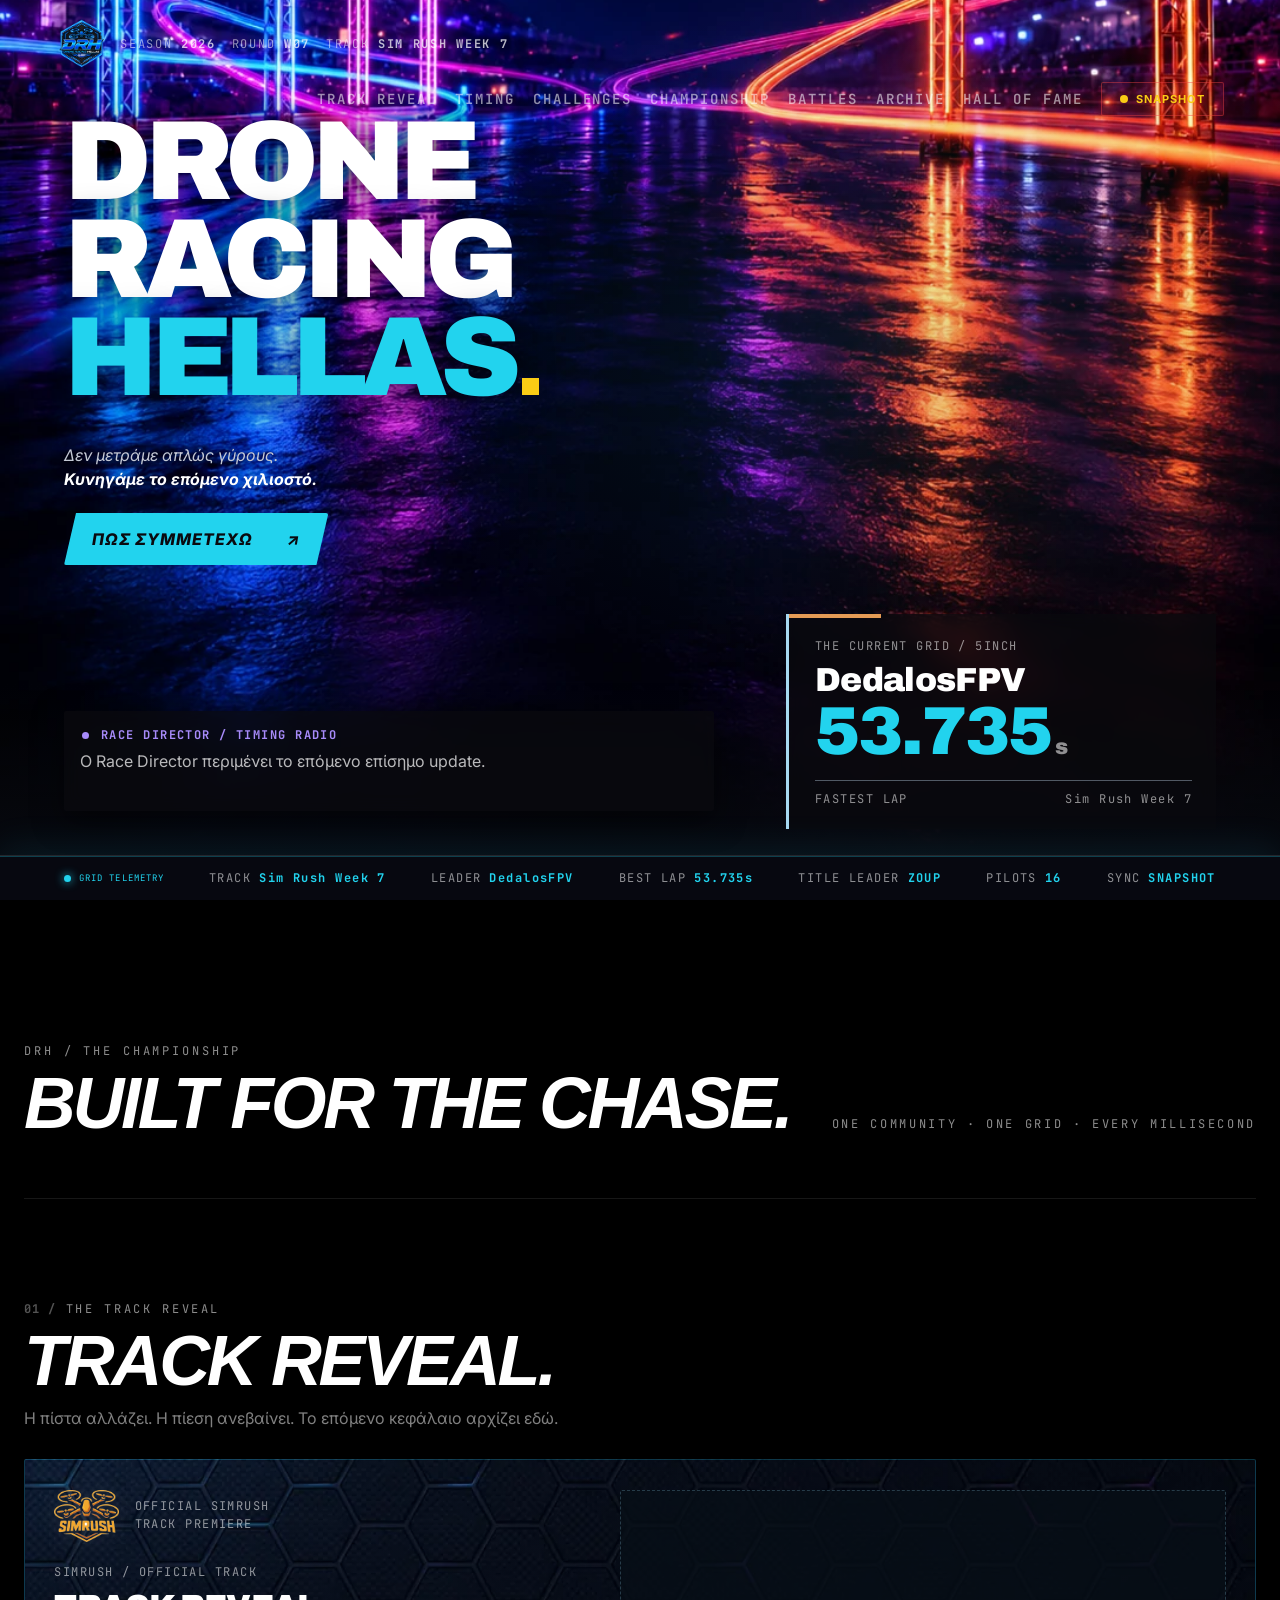
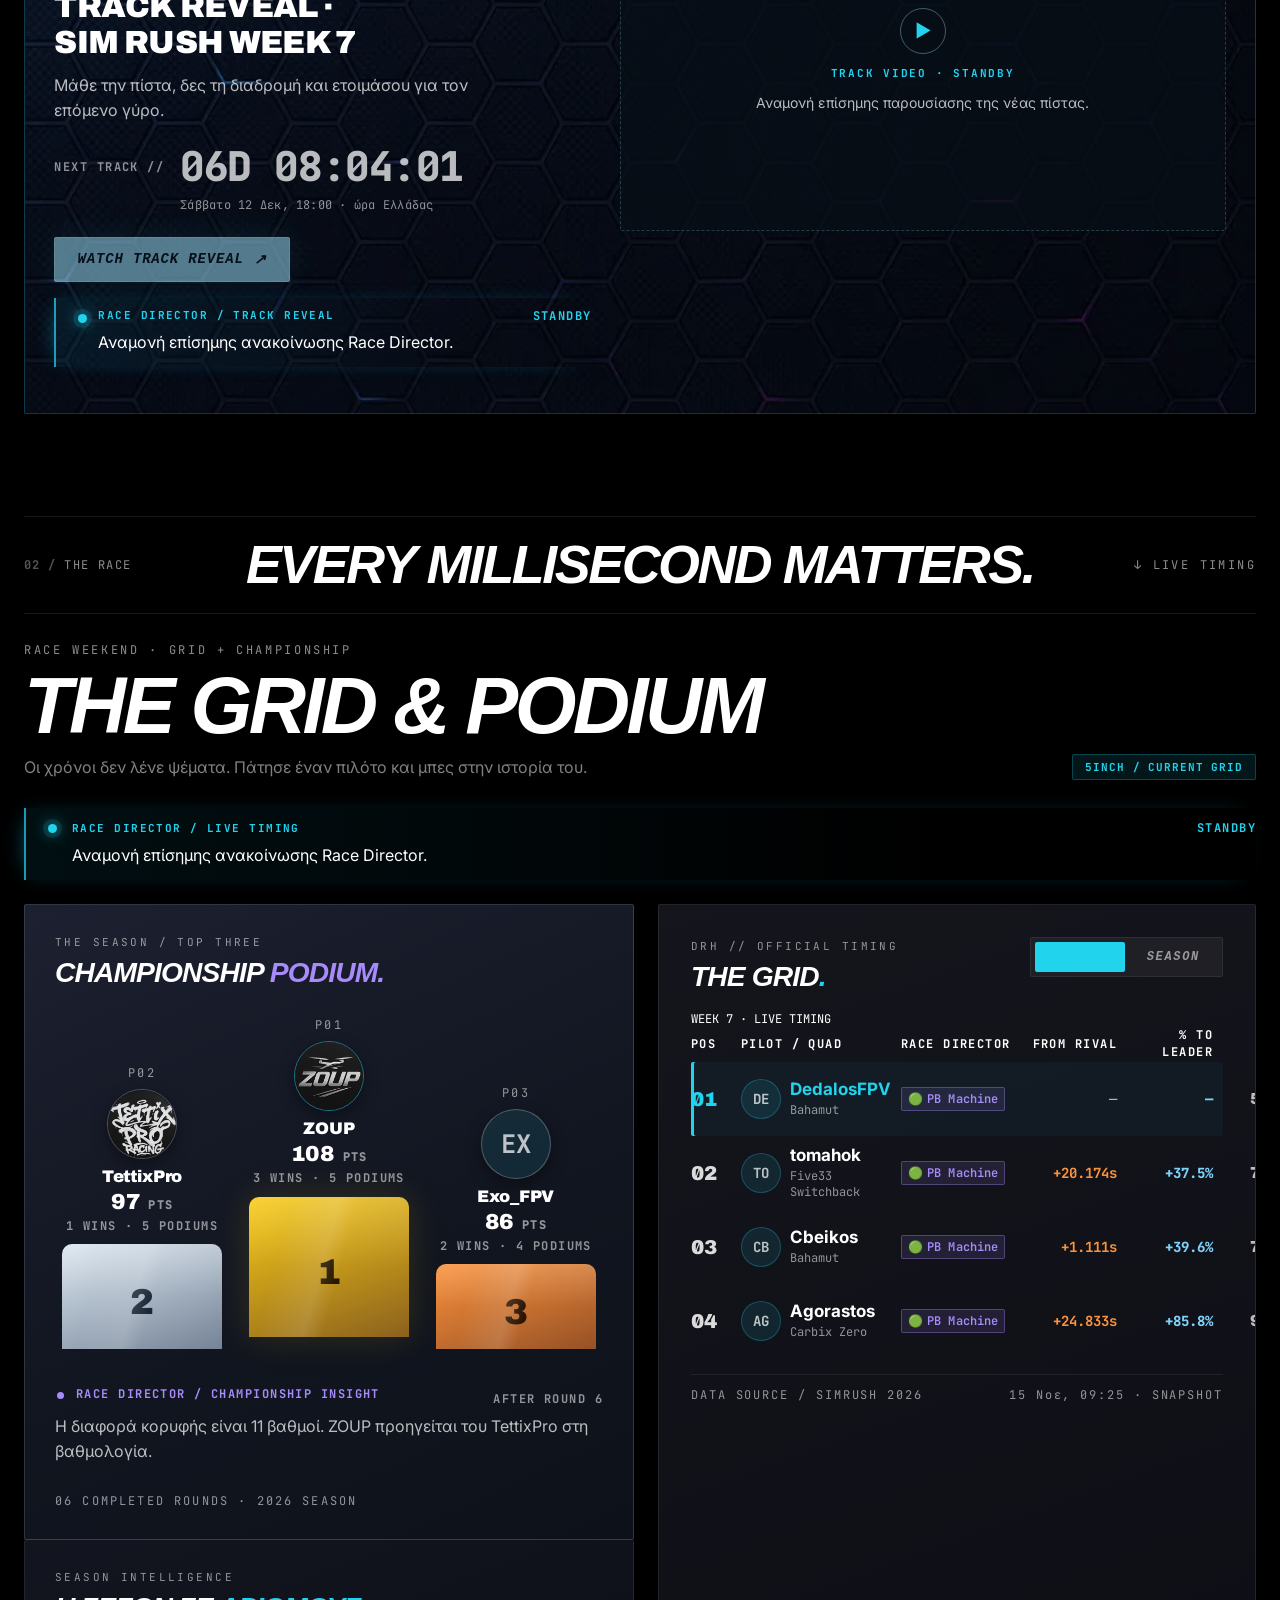
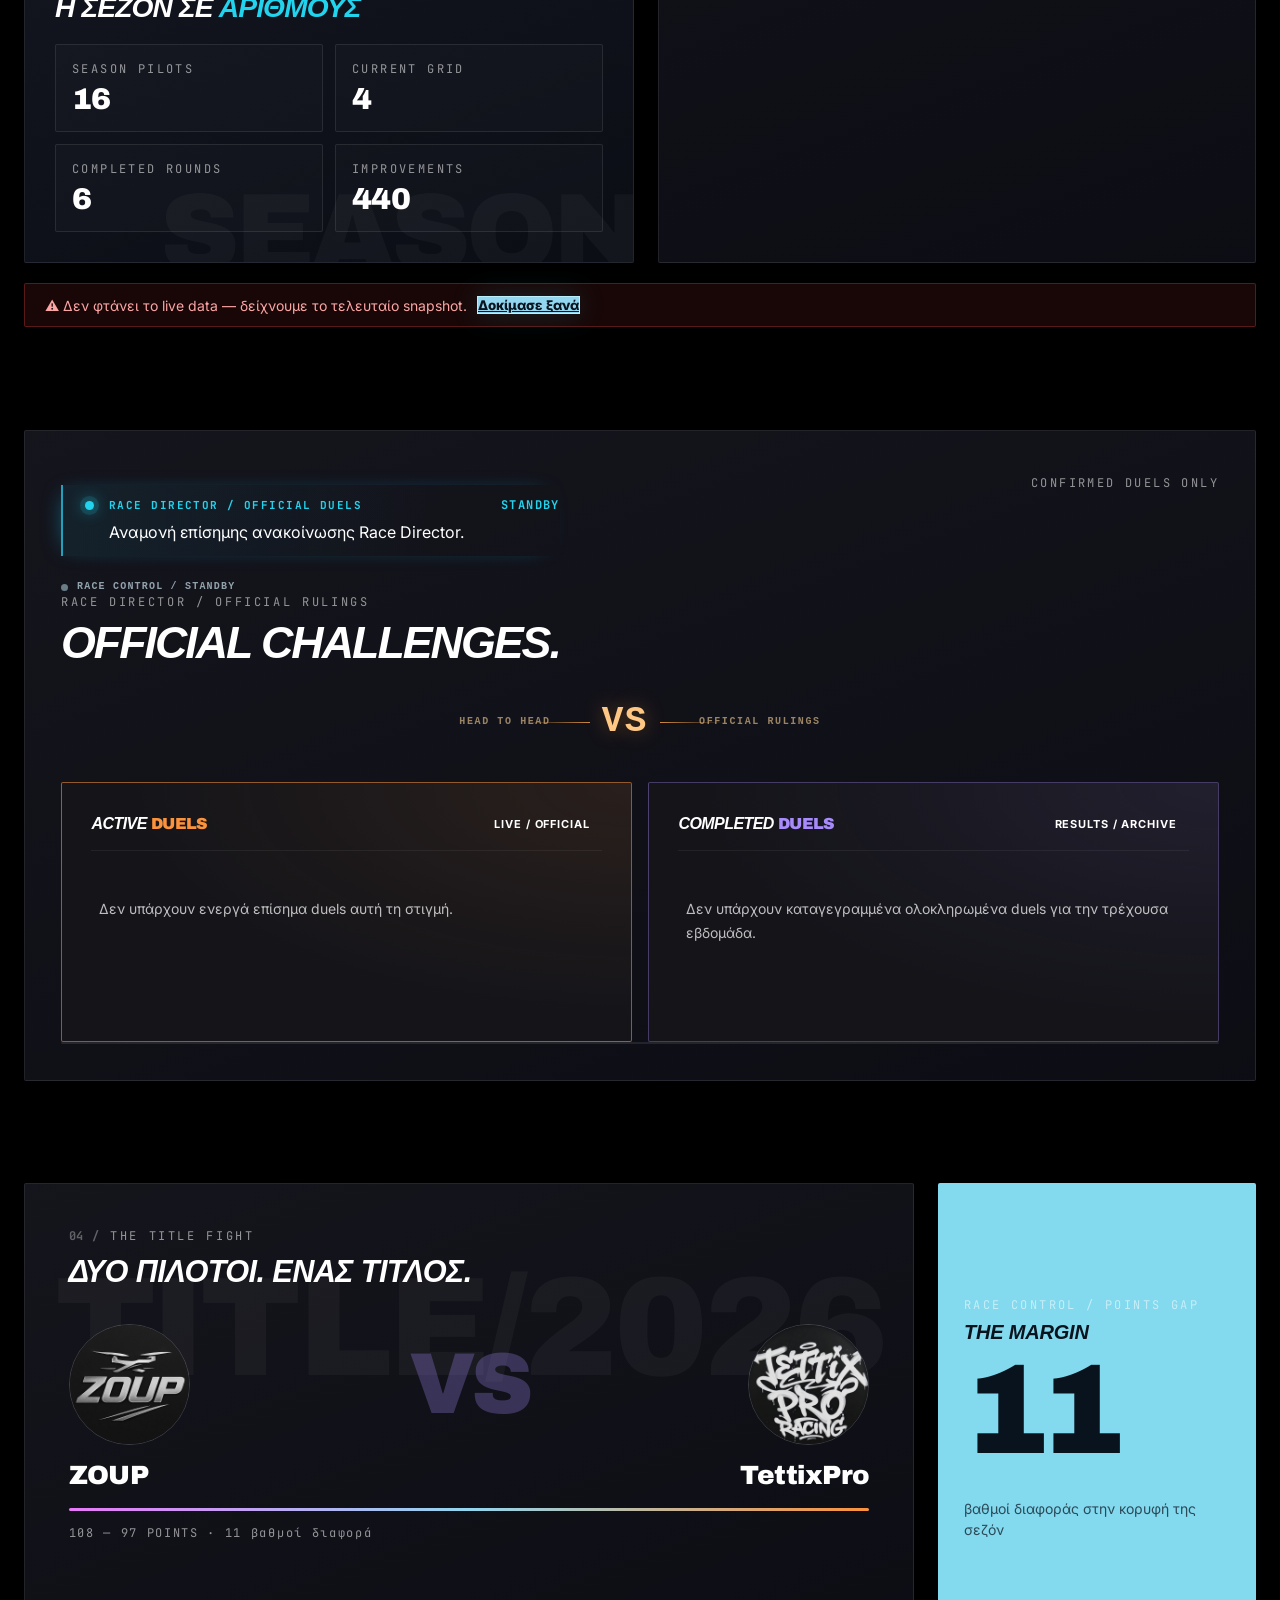
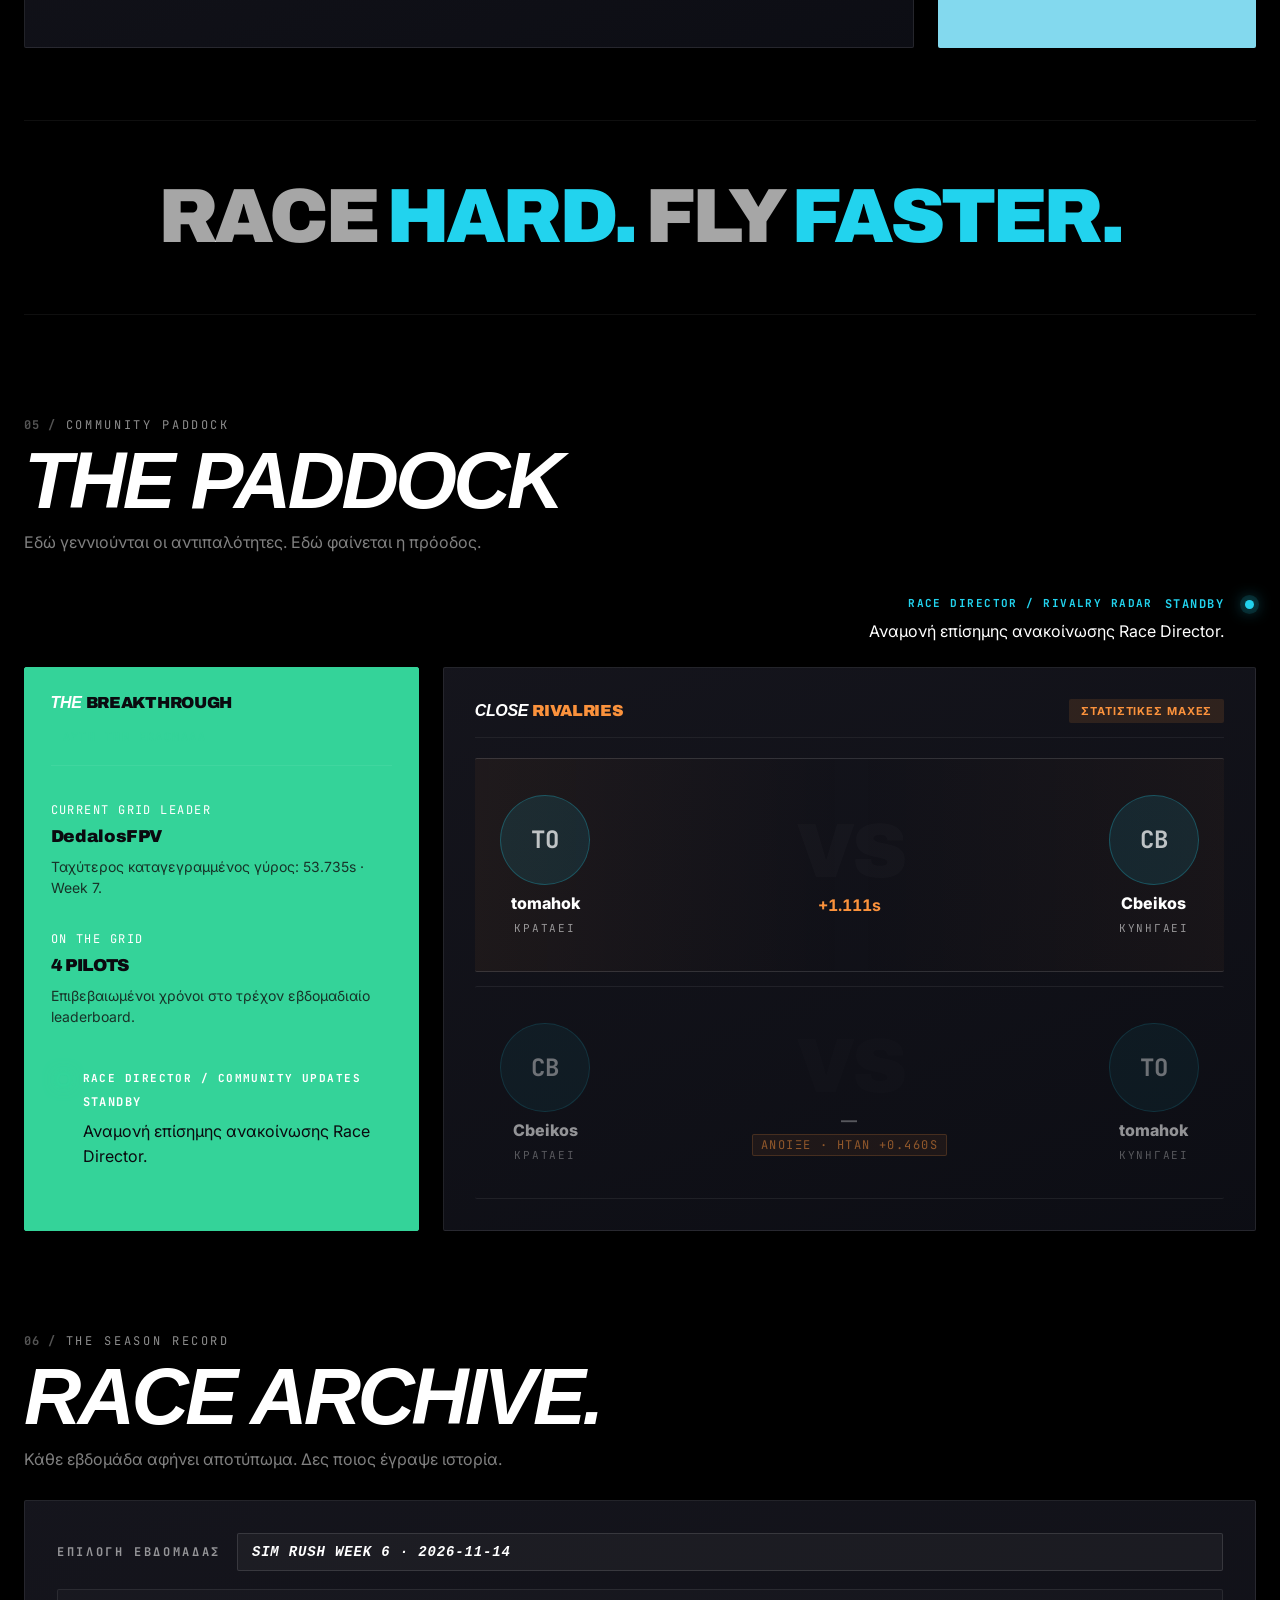
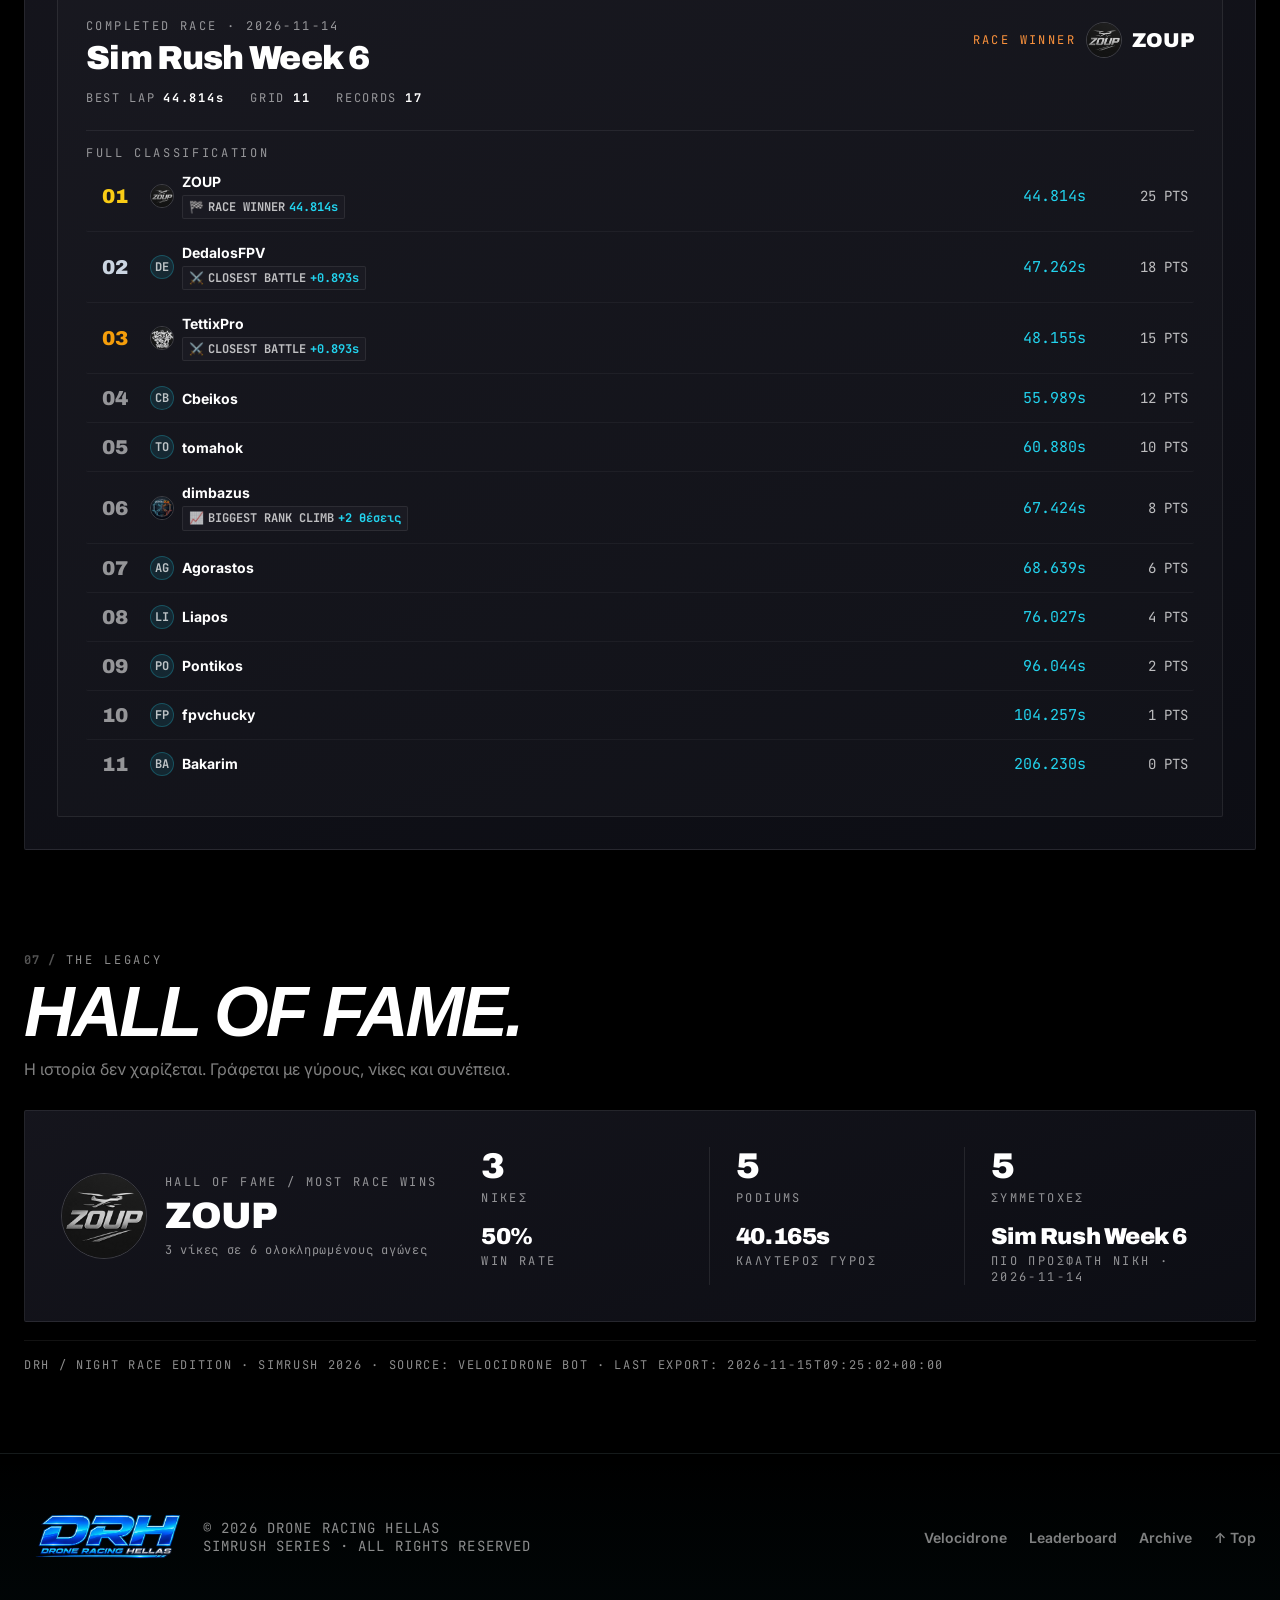
==== commit 691a1016: "Add files via upload" ====
--- a/index.html
+++ b/index.html
@@ -21,6 +21,9 @@
 
 
 <link rel="stylesheet" href="styles.css">
+<link rel="stylesheet" href="redesign.css">
+<link rel="stylesheet" href="typography.css">
+
 </head>
 <body>
 <!-- Global fixed navigation: outside the isolated hero stacking context -->
--- a/styles.css
+++ b/styles.css
@@ -6862,3 +6862,65 @@
 @keyframes drh-broadcast-sweep{from{left:-25%}to{left:105%}}
 @media(max-width:800px){.drh-broadcast-hud__top{top:82px}.drh-broadcast-hud__left,.drh-broadcast-hud__right,.drh-broadcast-freq{display:none}.drh-broadcast-corner{width:20px;height:20px}.drh-broadcast-corner.tl,.drh-broadcast-corner.tr{top:72px}.drh-broadcast-corner.bl,.drh-broadcast-corner.br{bottom:105px}.drh-broadcast-timing__lead{display:none}.drh-duel-spotlight{font-size:8px;gap:12px}}
 @media(prefers-reduced-motion:reduce){.drh-broadcast-mark i,.drh-broadcast-timing__lead i,.drh-broadcast-bars i,.drh-broadcast-timing:after,.drh-broadcast-signal.is-active .drh-broadcast-signal__dot{animation:none!important}#challenges .drh-official-active,#challenges .drh-official-resolved{transition:none!important}}
+
+
+/* DRH V109 — Track Reveal: hex texture as the actual card background. */
+#track-reveal .reveal-card {
+  position: relative;
+  overflow: hidden;
+  isolation: isolate;
+  background-color: #080f1d;
+  background-image: linear-gradient(105deg, rgba(4, 10, 22, .38), rgba(4, 10, 22, .22)), url("dr-texture.webp");
+  background-position: center, center;
+  background-size: cover, cover;
+  background-repeat: no-repeat;
+  border-color: rgba(40, 211, 248, .22);
+}
+/* Subtle stationary glow that slowly breathes over the hexagons; no moving beam. */
+#track-reveal .reveal-card::before {
+  content: "";
+  position: absolute;
+  inset: 0;
+  z-index: 0;
+  pointer-events: none;
+  background: radial-gradient(ellipse 65% 85% at 48% 48%, rgba(25, 190, 255, .19), rgba(20, 110, 225, .055) 62%, transparent 90%);
+  opacity: .28;
+  animation: drh-track-hex-energy-pulse 8s ease-in-out infinite;
+}
+#track-reveal .reveal-card::after { content: none; animation: none; }
+#track-reveal .reveal-card > .rc-info,
+#track-reveal .reveal-card > #reveal-body,
+#track-reveal .reveal-card > #drh-inline-reveal { position: relative; z-index: 1; }
+#track-reveal .reveal-card > .rc-ghost { position: absolute; z-index: 0; }
+@keyframes drh-track-hex-energy-pulse {
+  0%, 100% { opacity: .20; }
+  50% { opacity: .85; }
+}
+@media (prefers-reduced-motion: reduce) {
+  #track-reveal .reveal-card::before { animation: none; opacity: .4; }
+}
+/* Real Race Director message surfaces (shown only when the bot provides them). */
+#track-reveal #drh-inline-reveal:not([hidden]),
+#timing #drh-inline-timing:not([hidden]),
+#challenges #drh-inline-duels:not([hidden]) {
+  border-left: 2px solid rgba(44, 219, 255, .7);
+  padding-left: 14px;
+  background: linear-gradient(90deg, rgba(19, 195, 244, .075), transparent 75%);
+  box-shadow: -7px 0 22px -12px rgba(19, 195, 244, .55);
+}
+/* Pointer-responsive glow on visible racing cards. */
+#live-card, #timing .timing-left .intel-card, #battles .drh-rivalry-panel {
+  transition: box-shadow .28s ease, border-color .28s ease;
+}
+@media (hover: hover) and (pointer: fine) {
+  #track-reveal .reveal-card:hover {
+    box-shadow: inset 0 0 40px rgba(5, 176, 234, .13), 0 0 32px rgba(11, 190, 241, .16);
+  }
+  #live-card:hover, #timing .timing-left .intel-card:hover, #battles .drh-rivalry-panel:hover {
+    border-color: rgba(39, 212, 249, .4);
+    box-shadow: 0 0 0 1px rgba(45, 221, 255, .24), 0 0 26px rgba(9, 177, 245, .20);
+  }
+}
+@media (prefers-reduced-motion: reduce) {
+  #live-card, #timing .timing-left .intel-card, #battles .drh-rivalry-panel { transition: none; }
+}
--- a/redesign.css
+++ b/redesign.css
@@ -0,0 +1,289 @@
+/* ============================================================================
+   DRH REDESIGN 17/11 — Levels 1+2+3
+   ----------------------------------------------------------------------------
+   Φορτώνεται ΜΕΤΑ το styles.css. Δεν τροποποιεί κανέναν υπάρχοντα κανόνα —
+   μόνο προσθέτει/υπερισχύει. Αφαίρεση του <link> = πλήρες revert.
+
+   ΠΡΟΣΤΑΤΕΥΜΕΝΟ: h1.hero-title «DRONE RACING HELLAS» — ΔΕΝ αγγίζεται.
+   ========================================================================== */
+
+/* ────────────────────────────────────────────────────────────────────────────
+   LEVEL 3 — Radius: 26 τιμές -> 2 τιμές
+   2px για όλα, 4px για μεγάλες επιφάνειες. Pills γίνονται τετράγωνα chips.
+   ──────────────────────────────────────────────────────────────────────────── */
+:root {
+  --r-sm: 2px;
+  --r-md: 2px;
+  --r-lg: 4px;
+  --r-xl: 4px;
+  --r-pill: 2px;
+}
+
+/* Ό,τι έχει hardcoded radius εκτός tokens */
+.card,
+.side-card,
+.podium,
+.hb-row,
+.feed-row,
+.duel,
+.riv-card,
+.intel-card,
+.podium-card,
+.reveal-card,
+.timing-left .card,
+.drh-breakthrough-panel,
+.drh-rivalry-panel,
+.drh-official-active,
+.drh-official-resolved,
+.modal,
+.drawer,
+.onboard,
+.tf-card,
+.margin-card,
+.hof-f,
+.lb-row,
+.arc-row {
+  border-radius: 2px !important;
+}
+
+.tag,
+.chip,
+.pill,
+.lb-award,
+.drh-count,
+.spot-award,
+.rc-btn,
+.btn,
+.btn-primary,
+.btn-ghost,
+#back-top {
+  border-radius: 2px !important;
+}
+
+/* Εξαίρεση: τέλειοι κύκλοι (avatars, dots) μένουν κυκλικοί */
+.pav,
+.drh-broadcast-mark i,
+.drh-broadcast-timing__lead i,
+.dot,
+.drh-broadcast-signal__dot {
+  border-radius: 50% !important;
+}
+
+/* ────────────────────────────────────────────────────────────────────────────
+   LEVEL 1 — Κουμπιά: slant clip + μονόχρωμο + glow μόνο στο hover
+   ──────────────────────────────────────────────────────────────────────────── */
+.btn-primary {
+  --slant: 12px;
+  padding: 14px 26px;
+  border-radius: 0 !important;
+  font: 800 var(--fs-body) var(--font-display);
+  font-style: italic;
+  text-transform: uppercase;
+  letter-spacing: .06em;
+  color: #0a0a0f;
+  background: var(--cyan);
+  box-shadow: none;
+  clip-path: polygon(var(--slant) 0, 100% 0, calc(100% - var(--slant)) 100%, 0 100%);
+  transition: background .18s ease, box-shadow .18s ease, transform .18s ease;
+}
+.btn-primary:hover {
+  background: #5eeaf7;
+  box-shadow: 0 0 0 1px var(--cyan), 0 10px 40px -12px var(--cyan);
+  transform: translateY(-1px);
+}
+.btn-primary:active { transform: translateY(0); }
+
+.btn-ghost {
+  --slant: 12px;
+  padding: 14px 26px;
+  border: 1px solid var(--line-strong);
+  border-radius: 0 !important;
+  font: 800 var(--fs-body) var(--font-display);
+  font-style: italic;
+  text-transform: uppercase;
+  letter-spacing: .06em;
+  color: var(--text-2);
+  background: transparent;
+  clip-path: polygon(var(--slant) 0, 100% 0, calc(100% - var(--slant)) 100%, 0 100%);
+  transition: color .18s ease, border-color .18s ease, background .18s ease;
+}
+.btn-ghost:hover {
+  color: var(--text);
+  border-color: var(--cyan);
+  background: rgba(34,211,238,.06);
+}
+
+/* Τα υπόλοιπα CTA-like κουμπιά (hero, onboard, retry) */
+.hero-cta,
+#rc-btn,
+#onboard-open,
+.show-more,
+.lb-all,
+.arc-week,
+.lt-tab {
+  border-radius: 2px !important;
+  font-style: italic;
+  font-weight: 800;
+  letter-spacing: .06em;
+  text-transform: uppercase;
+}
+
+.hero-cta {
+  --slant: 12px;
+  border-radius: 0 !important;
+  clip-path: polygon(var(--slant) 0, 100% 0, calc(100% - var(--slant)) 100%, 0 100%);
+  background: var(--cyan);
+  color: #0a0a0f;
+  box-shadow: none;
+  transition: background .18s ease, box-shadow .18s ease, transform .18s ease;
+}
+.hero-cta:hover {
+  background: #5eeaf7;
+  box-shadow: 0 0 0 1px var(--cyan), 0 10px 40px -12px var(--cyan);
+  transform: translateY(-1px);
+}
+
+/* ────────────────────────────────────────────────────────────────────────────
+   LEVEL 1 — Typography: italic στα section headings
+   Ο hero τίτλος ΕΞΑΙΡΕΙΤΑΙ ρητά.
+   ──────────────────────────────────────────────────────────────────────────── */
+.sh-left h2,
+.card-head h3,
+.pc-h,
+.tf-h,
+.mc-t,
+.ph-title,
+.eml-title {
+  font-style: italic;
+  font-weight: 900;
+}
+
+/* ΟΧΙ italic στον hero τίτλο — προστατευμένος */
+h1.hero-title,
+.hero-title,
+.hero-title .cy,
+.hero-title .sq,
+.hero-title * {
+  font-style: normal !important;
+  transform: none !important;
+  clip-path: none !important;
+  font-weight: 900 !important;
+  letter-spacing: -.065em !important;
+  line-height: .87 !important;
+}
+
+/* ────────────────────────────────────────────────────────────────────────────
+   LEVEL 1 — Glow μόνο στο hover (αφαίρεση μόνιμων glows από cards)
+   ──────────────────────────────────────────────────────────────────────────── */
+.card,
+.side-card,
+.intel-card,
+.podium-card,
+.reveal-card,
+.tf-card,
+.margin-card {
+  box-shadow: none !important;
+  transition: box-shadow .22s ease, border-color .22s ease;
+}
+.card:hover,
+.side-card:hover,
+.intel-card:hover,
+.podium-card:hover,
+.reveal-card:hover {
+  box-shadow: 0 0 0 1px rgba(34,211,238,.22), 0 12px 40px -18px rgba(34,211,238,.35) !important;
+}
+
+/* ────────────────────────────────────────────────────────────────────────────
+   LEVEL 2 — Μείωση χρώματος: το cyan επιστρέφει σε 7 ρόλους
+   Διατηρούνται: live/data, 1η θέση (yellow), PB (emerald), πτώση (red)
+   Αφαιρείται: cyan από labels, borders, διακοσμητικά
+   ──────────────────────────────────────────────────────────────────────────── */
+
+/* Labels/kickers: από cyan -> muted */
+.kick,
+.spot-k,
+.ob-k,
+.mc-kick,
+.pc-kick,
+.sec-no,
+.drh-broadcast-freq,
+.drh-broadcast-hud__left > span:first-child,
+.drh-broadcast-hud__right > span:first-child {
+  color: var(--text-3) !important;
+}
+
+/* Τα «kick» που σηματοδοτούν ενότητα κρατούν ένα διακριτικό accent */
+.sh-left .kick { color: var(--text-3) !important; }
+
+/* Hover σε ονόματα πιλότων: από cyan -> λευκό */
+.lb-row .nm:hover,
+.arc-row .nm:hover,
+.foot-links a:hover,
+.show-more:hover {
+  color: var(--text) !important;
+}
+
+/* Στατικά accents που δεν είναι «live» -> ουδέτερα */
+.duel .score b:first-child,
+.duel .score b:last-child,
+.lb-row .val,
+.feed-row .t,
+.pav,
+.rc-cd b,
+.hud-tele b,
+.ob-n,
+.ob-foot a,
+.dr-avatar,
+.spot-k {
+  color: var(--text-2) !important;
+}
+
+/* Κρατάμε cyan ΕΚΕΙ που σημαίνει «live / τρέχον» */
+#timing .lt-tab.on,
+.lt-tab.on,
+#timing .lb-row.r1,
+#timing .lb-row.r1 .rk,
+#hero .hero-bar > span > b,
+.drh-broadcast-mark i,
+.drh-broadcast-timing__lead i,
+.drh-broadcast-signal.is-active .drh-broadcast-signal__dot,
+.drh-broadcast-hud__left b,
+.drh-broadcast-hud__right b {
+  color: var(--cyan) !important;
+}
+
+/* Κρατάμε cyan στο selection (brand moment) */
+::selection { background: rgba(34,211,238,.28); }
+
+/* Τα section-head accent spans γίνονται ουδέτερα */
+.sh-left h2 span,
+.ph-title span,
+.eml-title span {
+  color: inherit !important;
+}
+
+/* ────────────────────────────────────────────────────────────────────────────
+   LEVEL 3 (bonus) — Αρίθμηση ενοτήτων
+   Χρησιμοποιεί το υπάρχον .sec-no όπου υπάρχει· προσθέτει όπου λείπει.
+   ──────────────────────────────────────────────────────────────────────────── */
+.section-head .sh-left { position: relative; }
+
+/* ────────────────────────────────────────────────────────────────────────────
+   ΑΣΦΑΛΕΙΑ — prefers-reduced-motion
+   ──────────────────────────────────────────────────────────────────────────── */
+@media (prefers-reduced-motion: reduce) {
+  .btn-primary,
+  .btn-ghost,
+  .hero-cta,
+  .card,
+  .side-card,
+  .intel-card,
+  .podium-card,
+  .reveal-card {
+    transition: none !important;
+    transform: none !important;
+  }
+  .btn-primary:hover,
+  .btn-ghost:hover,
+  .hero-cta:hover { transform: none !important; }
+}
--- a/typography.css
+++ b/typography.css
@@ -0,0 +1,137 @@
+/* ============================================================================
+   DRH TYPOGRAPHY SCALE 17/11 — Hellas FPV scale + rem units
+   ----------------------------------------------------------------------------
+   ΓΡΑΜΜΑΤΟΣΕΙΡΕΣ: ΑΜΕΤΑΒΛΗΤΕΣ (Archivo / Inter / JetBrains Mono)
+   ΑΛΛΑΖΟΥΝ ΜΟΝΟ: τα μεγέθη (px -> rem) και η κλίμακα.
+
+   Γιατί rem: 1rem = 16px (default). Αν ο χρήστης μεγαλώσει τη γραμματοσειρά
+   του browser, ΟΛΟ το site προσαρμόζεται. Με px θα αγνοούσε τη ρύθμιση.
+
+   ΠΑΛΙΑ ΣΚΑΛΑ          ΝΕΑ ΣΚΑΛΑ
+   fs-micro   10px  ->  0.75rem  (12px)  +20%
+   fs-label   11px  ->  0.75rem  (12px)  +9%   [ενοποίηση με micro]
+   fs-small   12px  ->  0.875rem (14px)  +17%
+   fs-body    13px  ->  0.875rem (14px)  +8%   [ενοποίηση με small]
+   fs-body-lg 14px  ->  1rem     (16px)  +14%
+   fs-h3      16px  ->  1.125rem (18px)  +13%
+   fs-h2      20px  ->  1.25rem  (20px)  =
+   fs-stat    24px  ->  1.5rem   (24px)  =
+
+   Αποτέλεσμα: 8 tokens -> 6 distinct τιμές (12/14/16/18/20/24)
+   ========================================================================== */
+
+:root {
+  /* ── Νέα κλίμακα σε rem ── */
+  --fs-micro:   0.75rem;    /* 12px  — micro-labels, overlines */
+  --fs-label:   0.75rem;    /* 12px  — labels, chips, meta */
+  --fs-small:   0.875rem;   /* 14px  — secondary text, feed meta */
+  --fs-body:    0.875rem;   /* 14px  — default κείμενο/πίνακες */
+  --fs-body-lg: 1rem;       /* 16px  — RD notes, έμφαση */
+  --fs-h3:      1.125rem;   /* 18px  — τίτλοι cards */
+  --fs-h2:      1.25rem;    /* 20px  — τίτλοι ενοτήτων (mobile) */
+  --fs-stat:    1.5rem;     /* 24px  — μεγάλα στατιστικά */
+}
+
+/* ────────────────────────────────────────────────────────────────────────────
+   ΓΡΑΜΜΑΤΟΣΕΙΡΕΣ — ρητή επαναβεβαίωση (δεν αλλάζουν, απλώς θωρακίζονται)
+   ──────────────────────────────────────────────────────────────────────────── */
+:root {
+  --font-display: "Archivo", sans-serif;
+  --font-body: "Inter", sans-serif;
+  --font-mono: "JetBrains Mono", monospace;
+}
+
+/* ────────────────────────────────────────────────────────────────────────────
+   GUARDS — στενές στήλες που ΔΕΝ αντέχουν +2px
+   Οι χρόνοι/θέσεις μένουν στα παλιά μεγέθη για να μη σπάσει το grid.
+   ──────────────────────────────────────────────────────────────────────────── */
+
+/* Στήλη χρόνου στο live leaderboard: minmax(86px) — κρατά 16px */
+#timing #lb-body .lb-row > .val,
+#timing .lb-head > span:nth-child(6),
+#timing .lb-table.season .lb-row .val {
+  font-size: 1rem;          /* 16px — όχι 18px */
+  font-variant-numeric: tabular-nums;
+}
+
+/* Στήλη θέσης (POS): 40px πλάτος — κρατά 20px */
+#timing #lb-body .lb-row .rk,
+#timing .lb-row .rk {
+  font-size: 1.25rem;       /* 20px */
+}
+
+/* Ονόματα πιλότων: minmax(150px) — 17px αντί 18px για ασφάλεια */
+#timing #lb-body .lb-row .nm,
+.lb-row .nm {
+  font-size: 1.0625rem;     /* 17px */
+}
+
+/* Archive rows: 44px / 84px / 56px στήλες — αυστηρότερα */
+.arc-row .r,
+.arc-head > span:first-child {
+  font-size: 1.25rem;       /* 20px */
+}
+.arc-row .t,
+.arc-row .val {
+  font-size: 0.9375rem;     /* 15px */
+}
+
+/* Tags/badges: κρατούν 11px ώστε να μη φαρδύνουν.
+   ΠΡΟΣΟΧΗ: ΔΕΝ ορίζουμε letter-spacing εδώ — το .tag έχει ήδη .08em
+   και το .lb-award .01em. Το override προκαλούσε +13% πλάτος. */
+.tag,
+.drh-count,
+.spot-award,
+.live-pill,
+.rc-pre,
+.duel-no-flight,
+.riv-tag,
+.rc-kick,
+.pc-kick {
+  font-size: 0.6875rem;     /* 11px — intentional hold */
+}
+
+/* Το lb-award κρατά το δικό του tracking και αναδιπλώνεται αν χρειαστεί */
+.lb-award {
+  font-size: 0.6875rem;     /* 11px */
+  letter-spacing: .01em;    /* ίδιο με το original */
+}
+
+/* RD note labels σε στενές στήλες: συγκρατημένο tracking */
+.drh-radio-head > span:first-child,
+.rd-note .rdn-tag,
+.dr-sub {
+  font-size: 0.6875rem;     /* 11px */
+}
+
+/* ────────────────────────────────────────────────────────────────────────────
+   MOBILE — μικρότερη βάση για να μη σπάει σε 360px
+   ──────────────────────────────────────────────────────────────────────────── */
+@media (max-width: 480px) {
+  :root {
+    --fs-micro:   0.6875rem;  /* 11px */
+    --fs-label:   0.6875rem;  /* 11px */
+    --fs-small:   0.8125rem;  /* 13px */
+    --fs-body:    0.8125rem;  /* 13px */
+    --fs-body-lg: 0.9375rem;  /* 15px */
+    --fs-h3:      1rem;       /* 16px */
+  }
+  #timing #lb-body .lb-row .nm,
+  .lb-row .nm { font-size: 0.9375rem; }   /* 15px */
+  #timing #lb-body .lb-row > .val { font-size: 0.875rem; } /* 14px */
+}
+
+/* ────────────────────────────────────────────────────────────────────────────
+   ΠΡΟΣΤΑΣΙΑ HERO ΤΙΤΛΟΥ — δεν αγγίζεται
+   ──────────────────────────────────────────────────────────────────────────── */
+h1.hero-title,
+.hero-title,
+.hero-title .cy,
+.hero-title .sq,
+.hero-title * {
+  font-size: clamp(3.25rem, 8.8vw, 10rem) !important;
+  font-style: normal !important;
+  font-weight: 900 !important;
+  letter-spacing: -.065em !important;
+  line-height: .87 !important;
+}
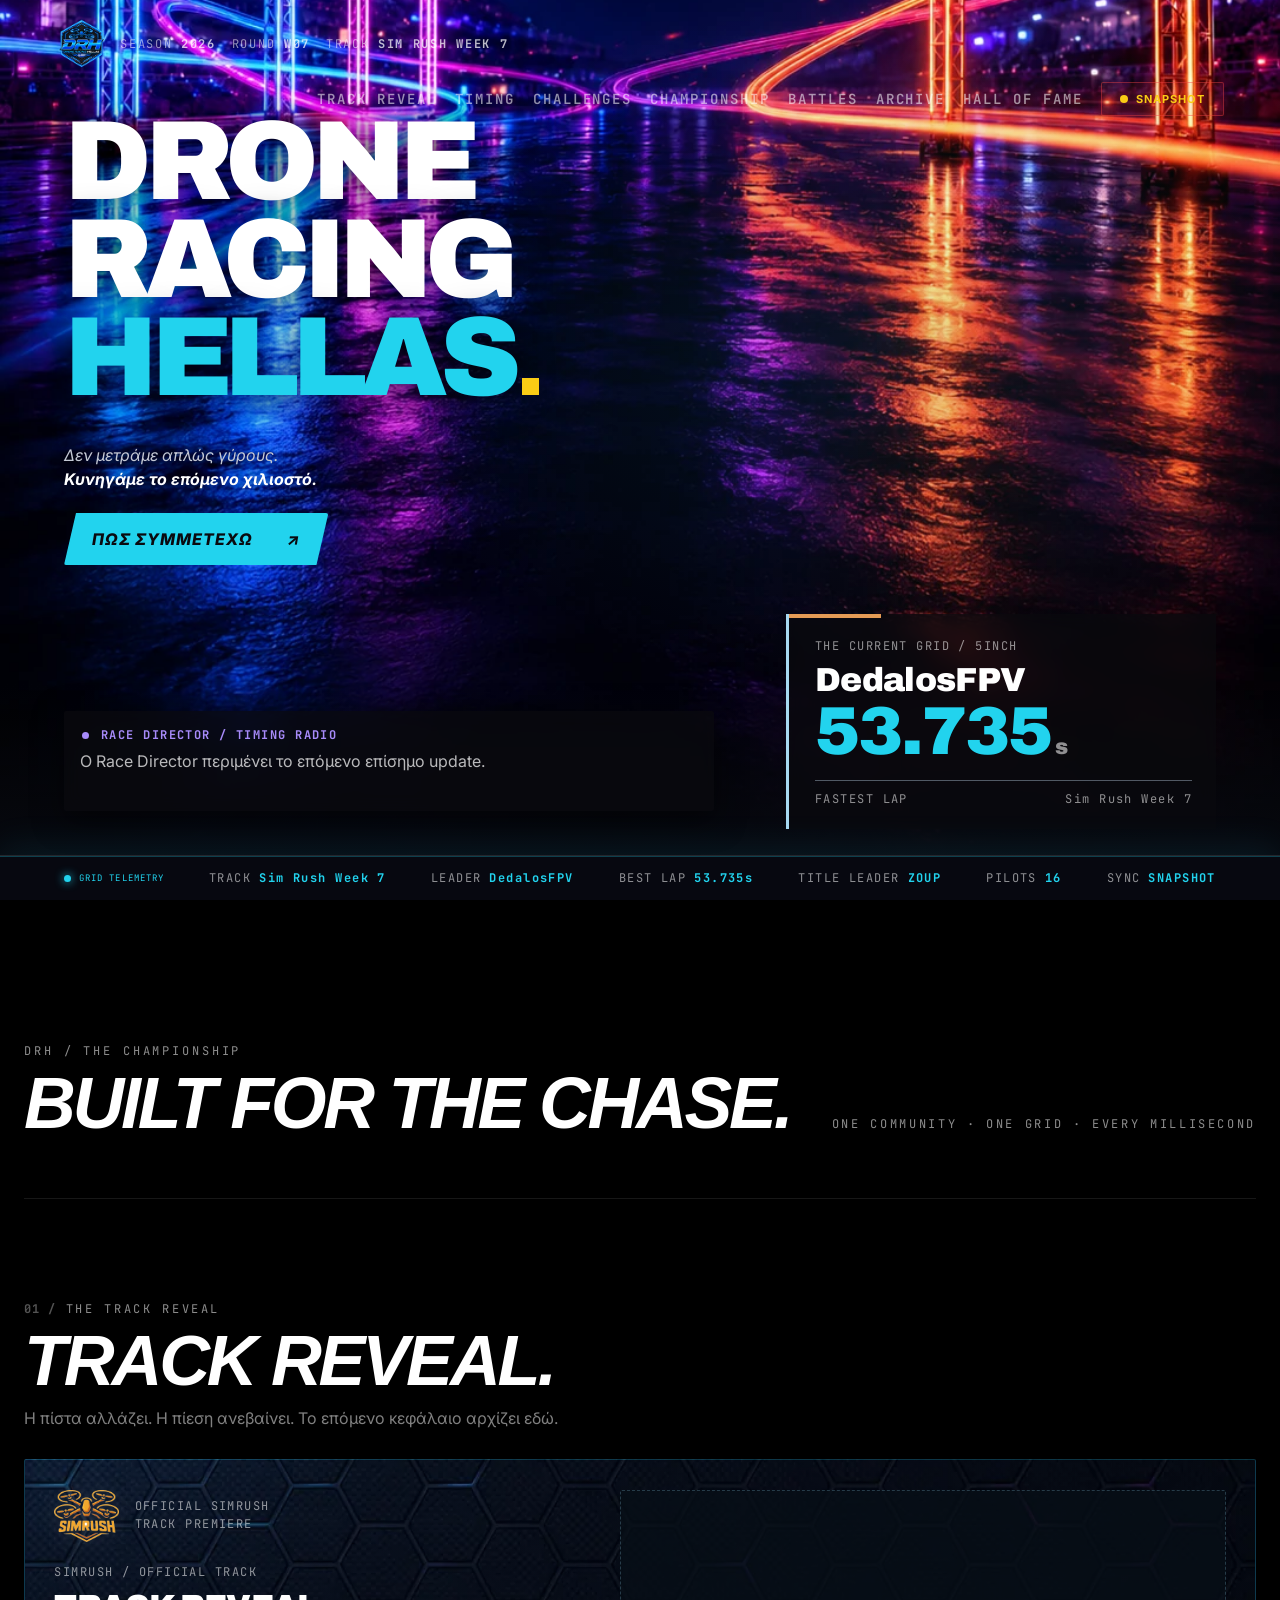
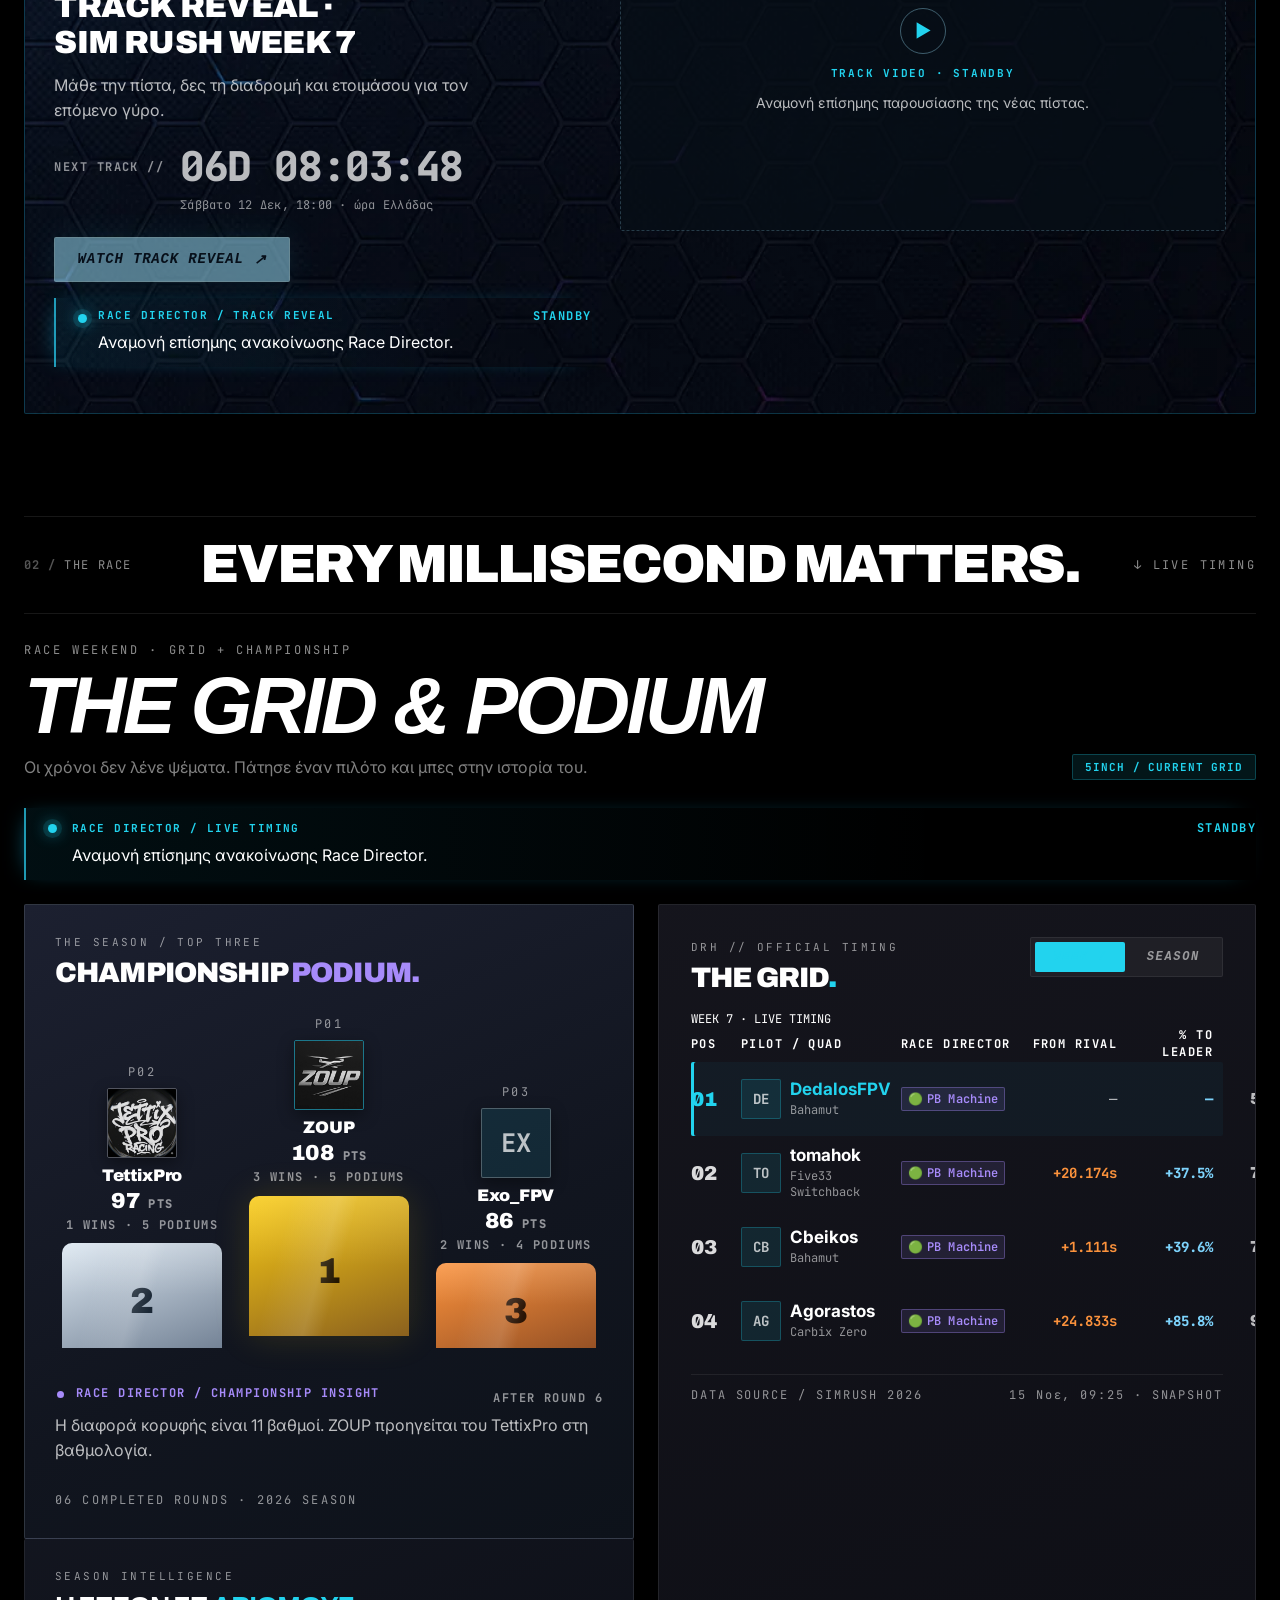
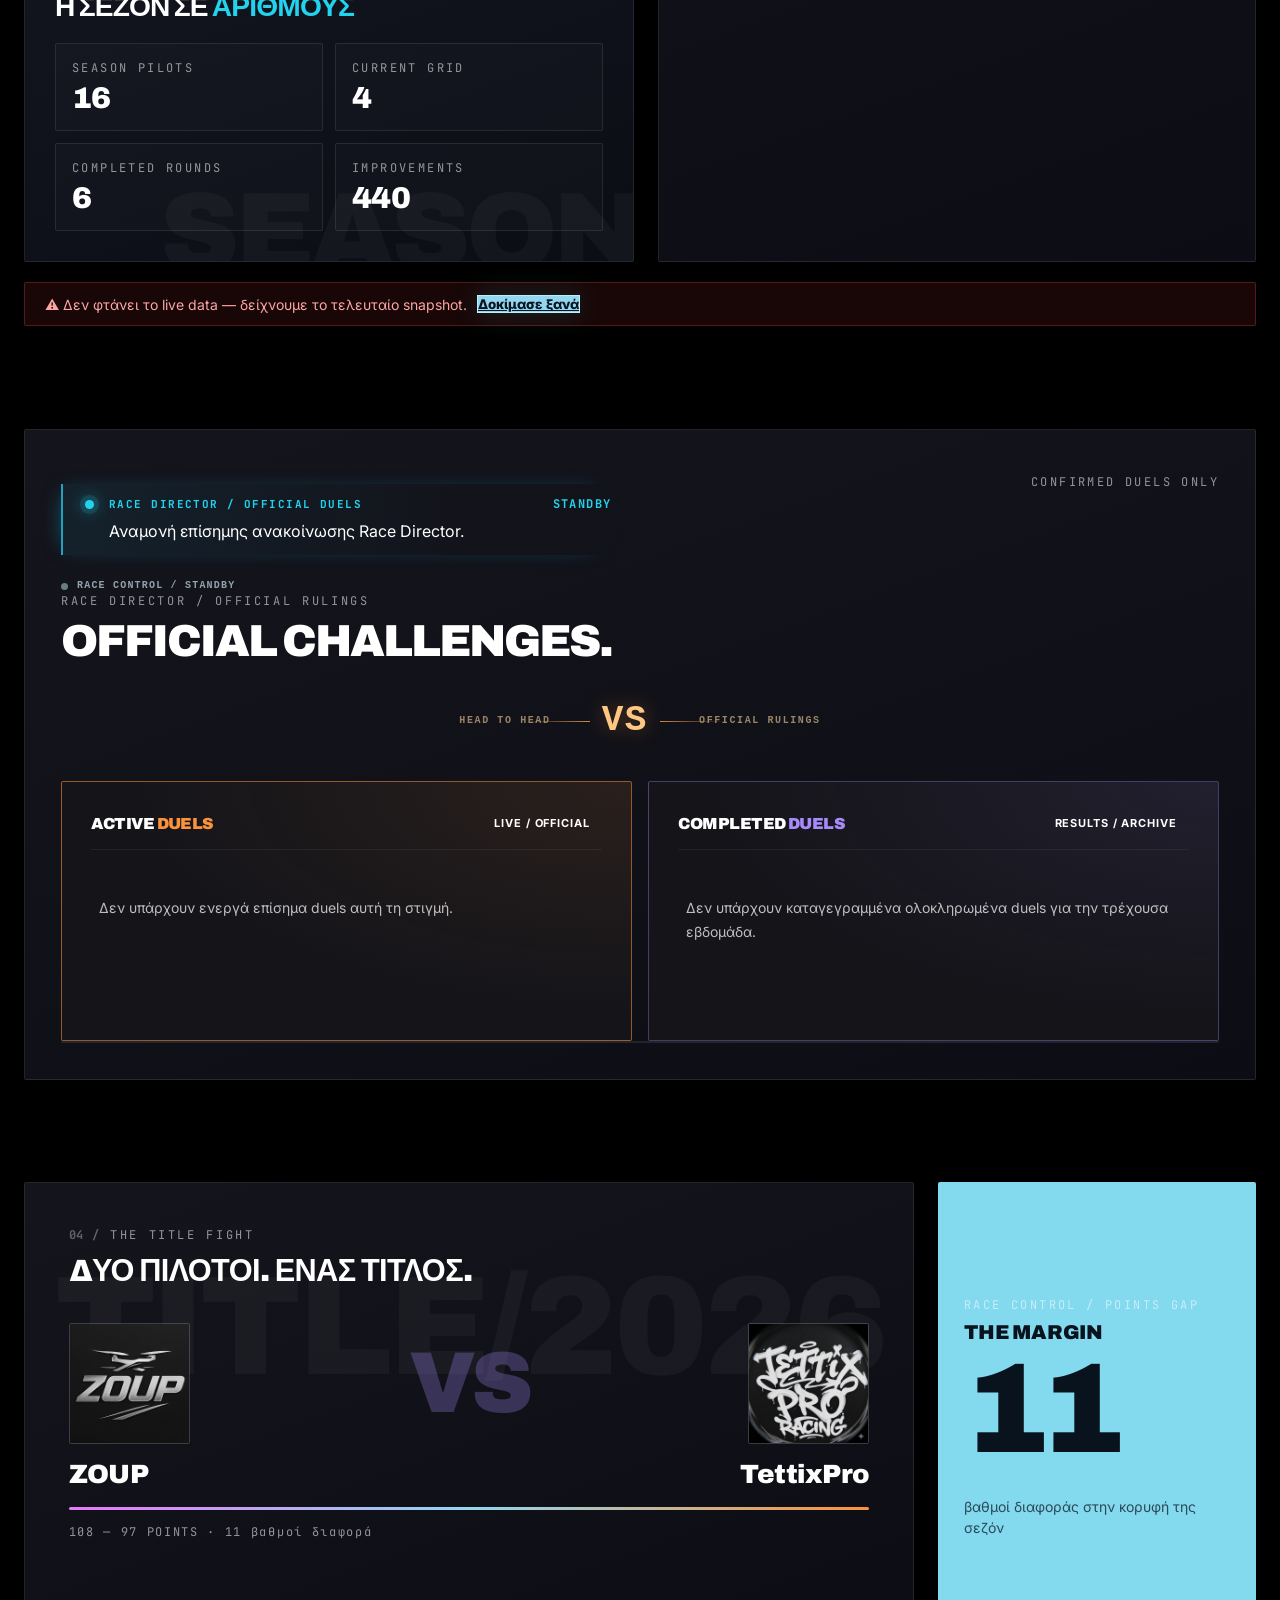
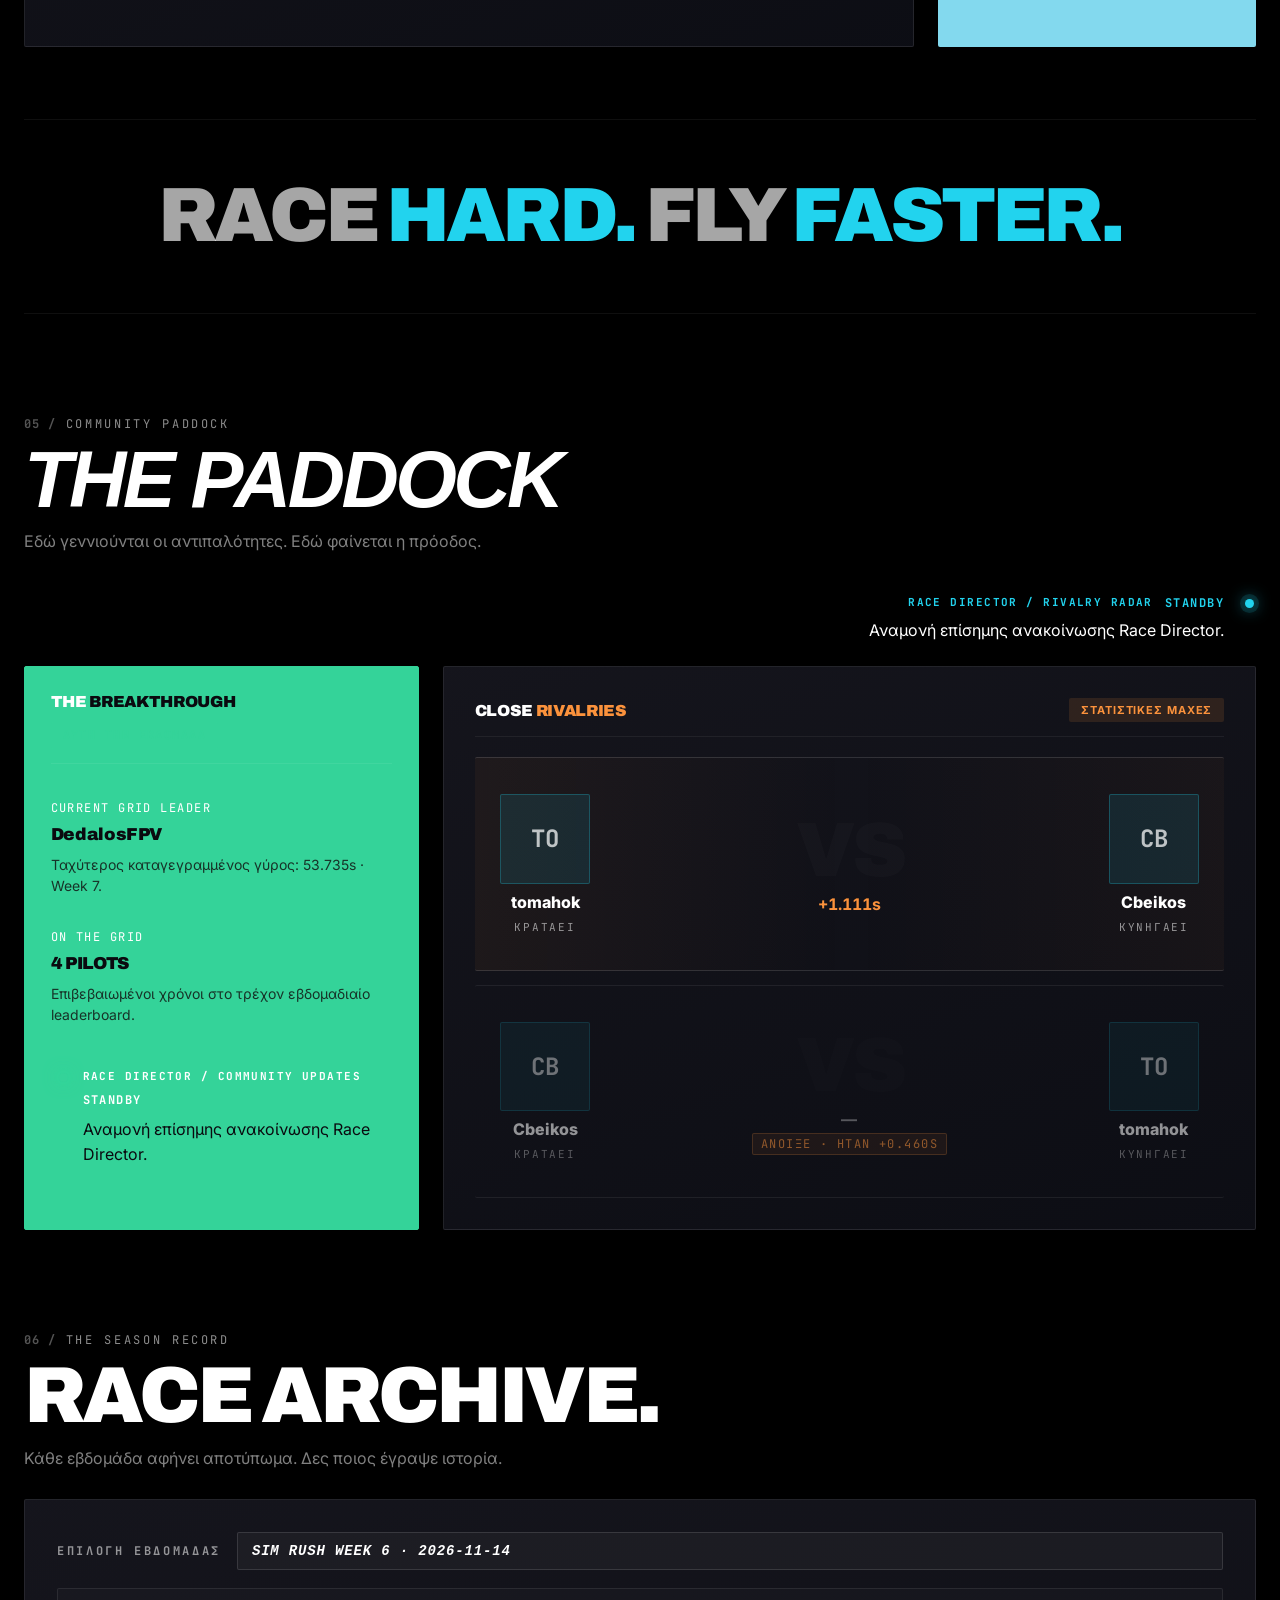
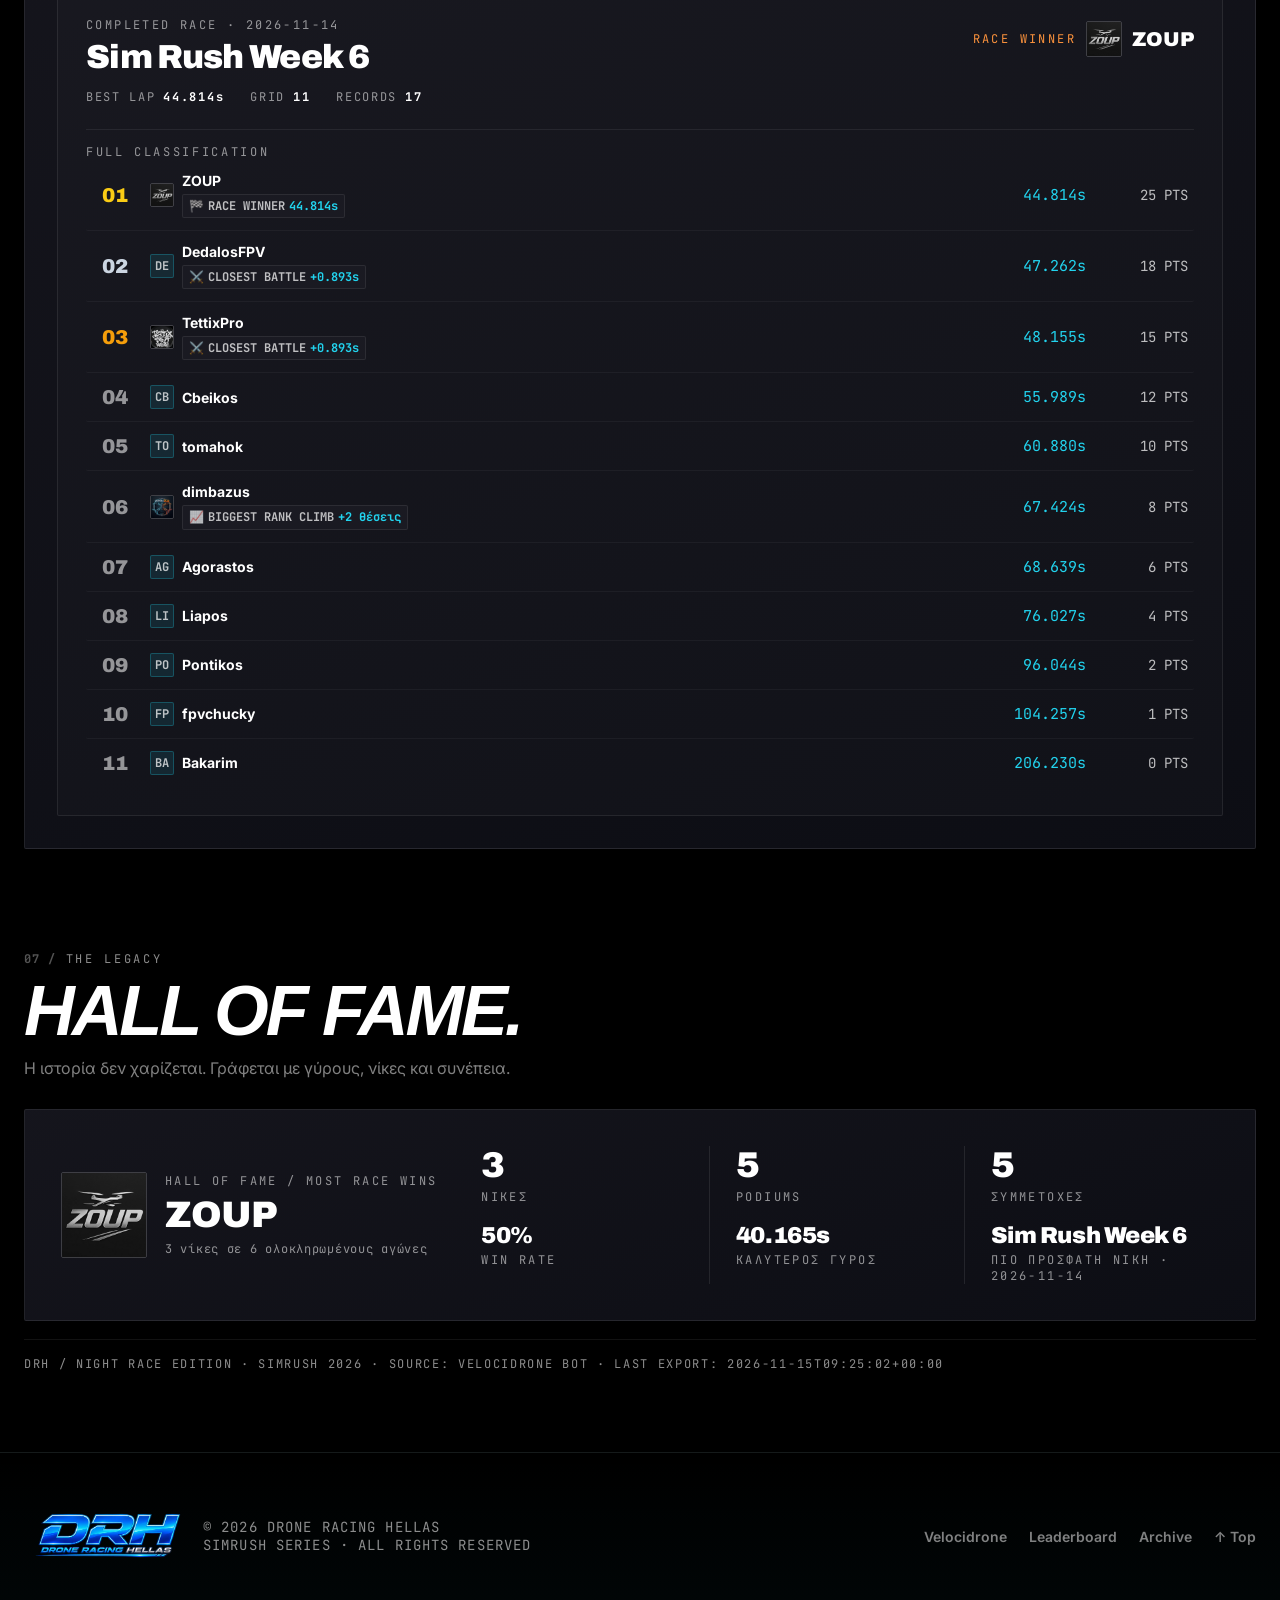
==== commit d494bee4: "Add files via upload" ====
--- a/index.html
+++ b/index.html
@@ -23,7 +23,6 @@
 <link rel="stylesheet" href="styles.css">
 <link rel="stylesheet" href="redesign.css">
 <link rel="stylesheet" href="typography.css">
-
 </head>
 <body>
 <!-- Global fixed navigation: outside the isolated hero stacking context -->
--- a/redesign.css
+++ b/redesign.css
@@ -61,10 +61,12 @@
 }
 
 /* Εξαίρεση: τέλειοι κύκλοι (avatars, dots) μένουν κυκλικοί */
-.pav,
+/* Avatars: ΔΕΝ χρειάζεται override.
+   Το .pav χρησιμοποιεί ήδη var(--r-sm)/var(--r-md) που έγιναν 2px.
+   Επιβεβαίωση από styles.css:1482,1520,1685,2260,2442.
+   Το μόνο που μένει ρητά κυκλικό: τα broadcast dots. */
 .drh-broadcast-mark i,
 .drh-broadcast-timing__lead i,
-.dot,
 .drh-broadcast-signal__dot {
   border-radius: 50% !important;
 }
@@ -147,15 +149,43 @@
    LEVEL 1 — Typography: italic στα section headings
    Ο hero τίτλος ΕΞΑΙΡΕΙΤΑΙ ρητά.
    ──────────────────────────────────────────────────────────────────────────── */
-.sh-left h2,
+/* ITALIC — ΜΟΝΟ στους 5 εγκεκριμένους τίτλους:
+     .ph-title          «BUILT FOR THE CHASE.»
+     #track-reveal h2   «TRACK REVEAL.»
+     #timing h2         «THE GRID & PODIUM»
+     #battles h2        «THE PADDOCK»
+     #hall-of-fame h2   «HALL OF FAME.»
+   ΟΛΑ ΤΑ ΑΛΛΑ: ΚΑΝΟΝΙΚΑ. */
+.ph-title,
+#track-reveal .sh-left h2,
+#timing .sh-left h2,
+#battles .sh-left h2,
+#hall-of-fame .sh-left h2 {
+  font-style: italic !important;
+  font-weight: 900;
+}
+
+/* Ρητή επαναφορά σε normal για όλα τα υπόλοιπα */
 .card-head h3,
 .pc-h,
 .tf-h,
 .mc-t,
+.eml-title,
+.sh-left h2,
+#challenges .sh-left h2,
+#championship .sh-left h2,
+#archive .sh-left h2 {
+  font-style: normal !important;
+  font-weight: 900;
+}
+
+/* Το italic των 5 ξαναδηλώνεται για σιγουριά (specificity) */
 .ph-title,
-.eml-title {
-  font-style: italic;
-  font-weight: 900;
+#track-reveal .sh-left h2,
+#timing .sh-left h2,
+#battles .sh-left h2,
+#hall-of-fame .sh-left h2 {
+  font-style: italic !important;
 }
 
 /* ΟΧΙ italic στον hero τίτλο — προστατευμένος */
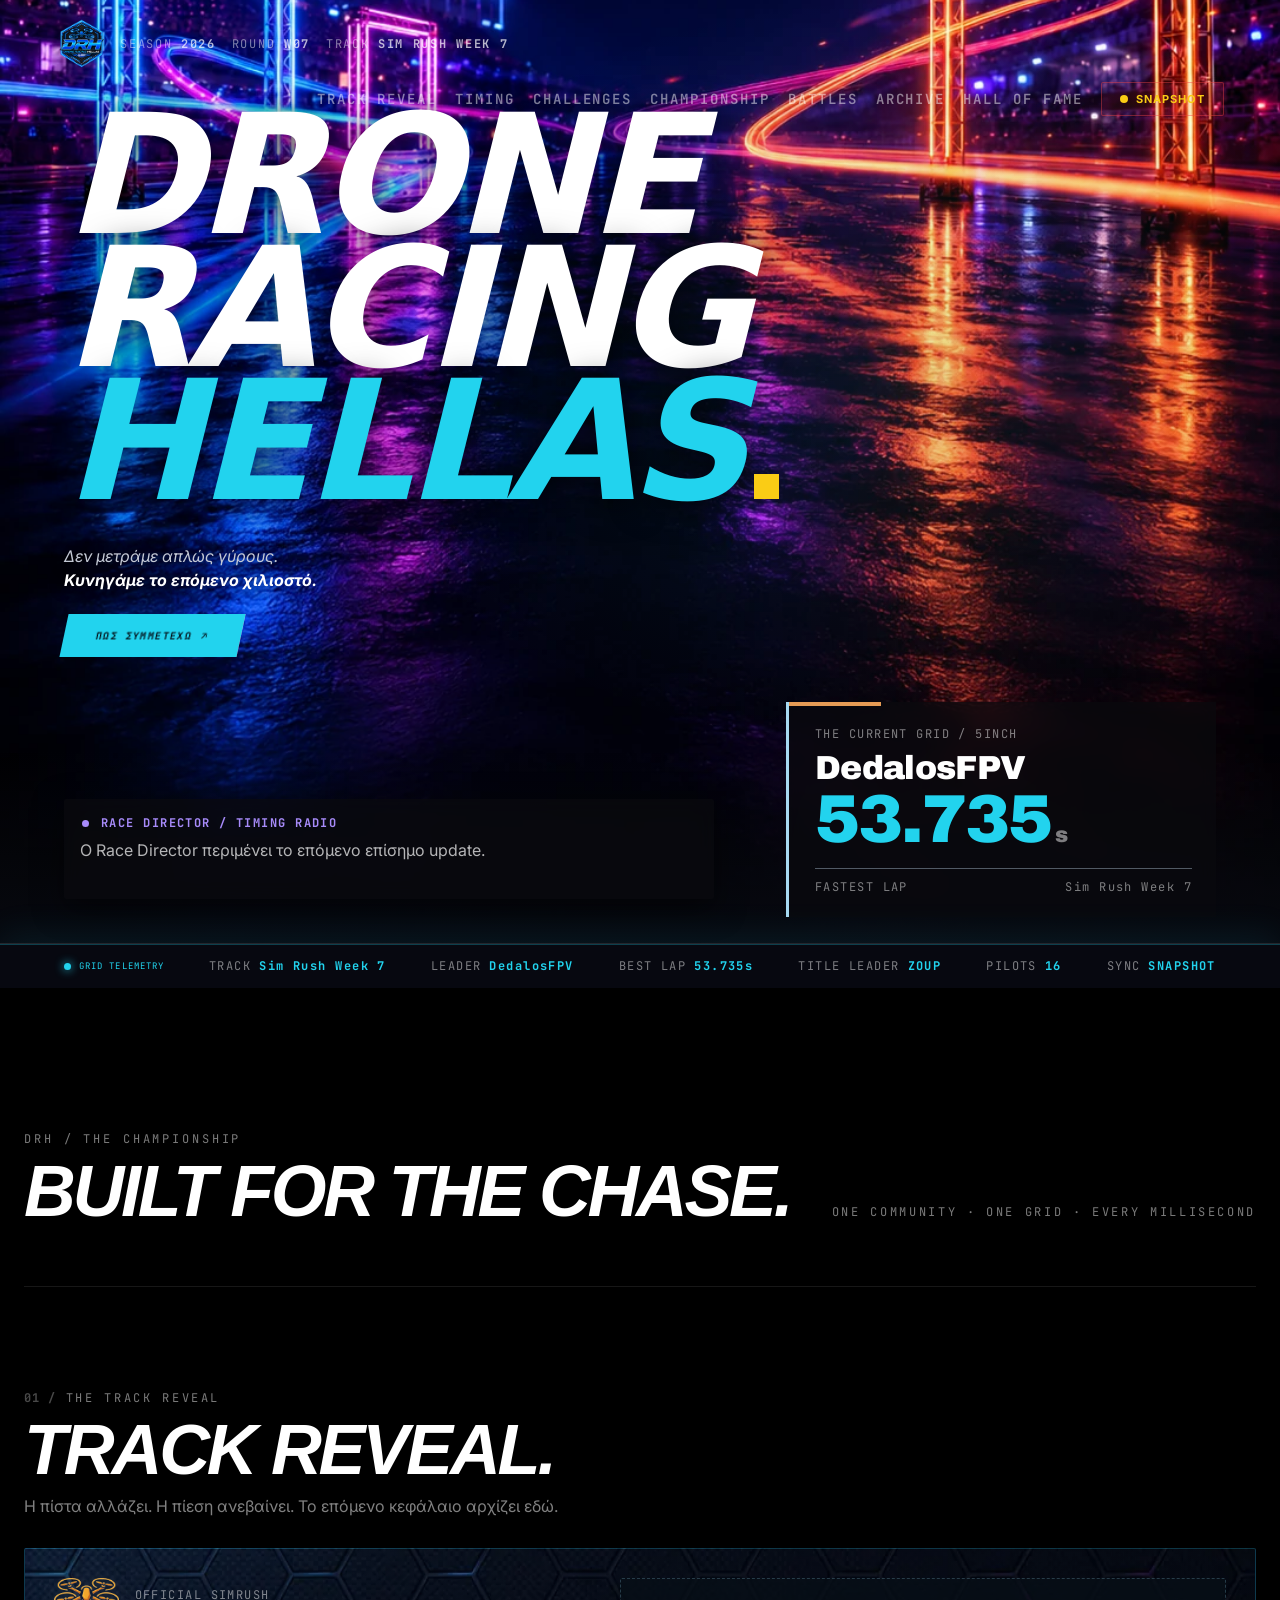
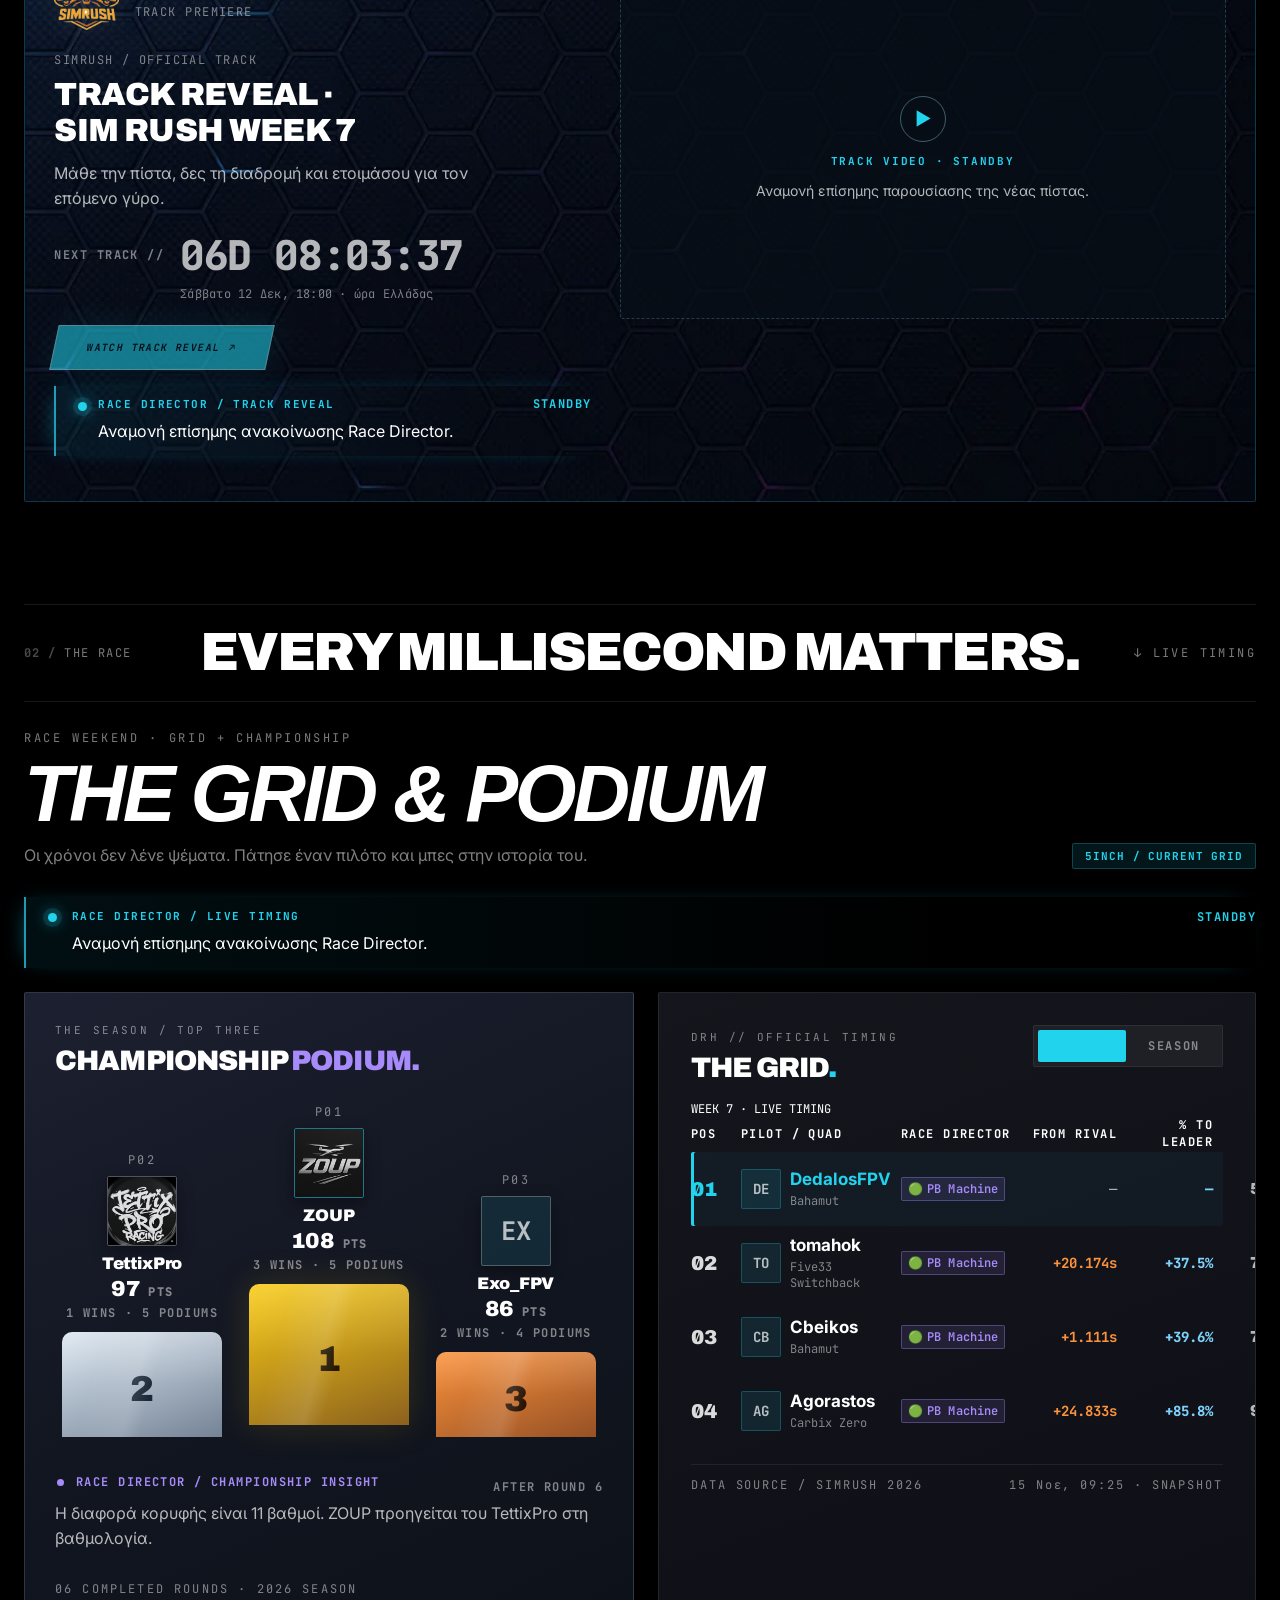
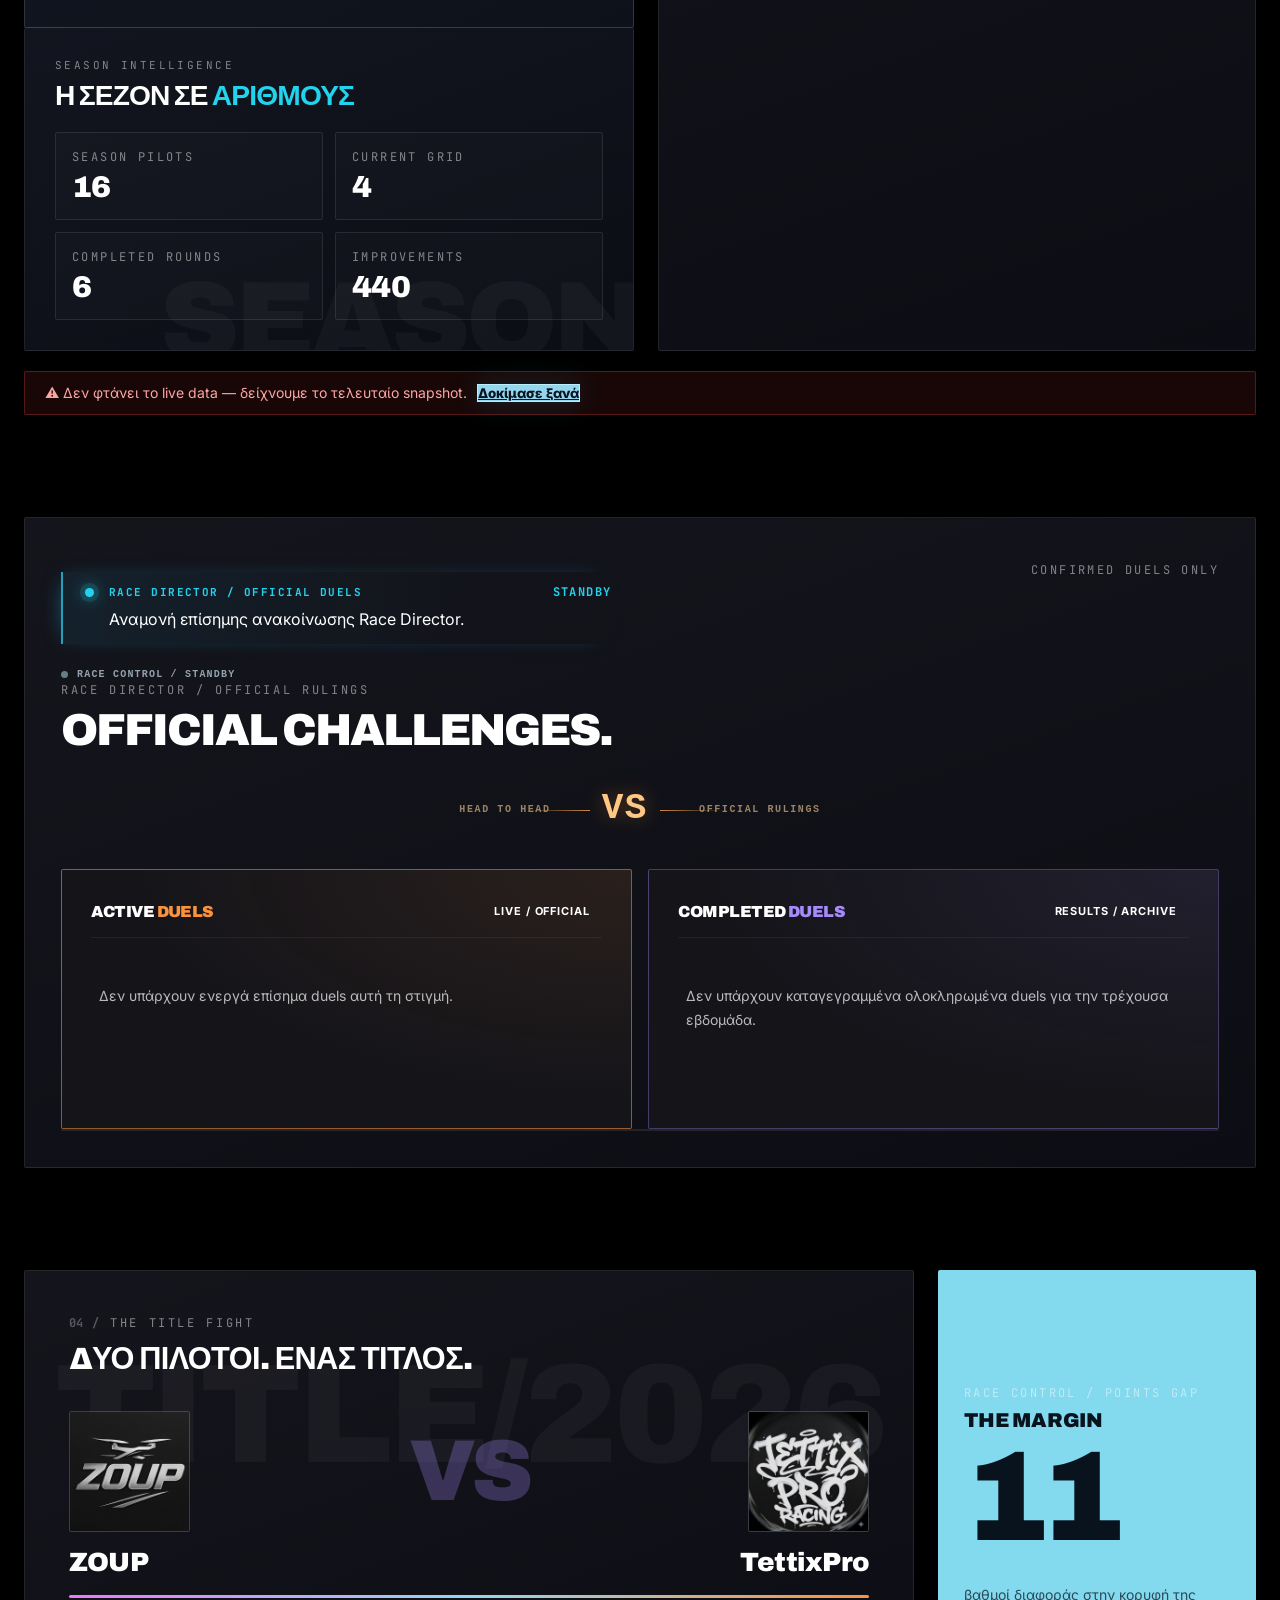
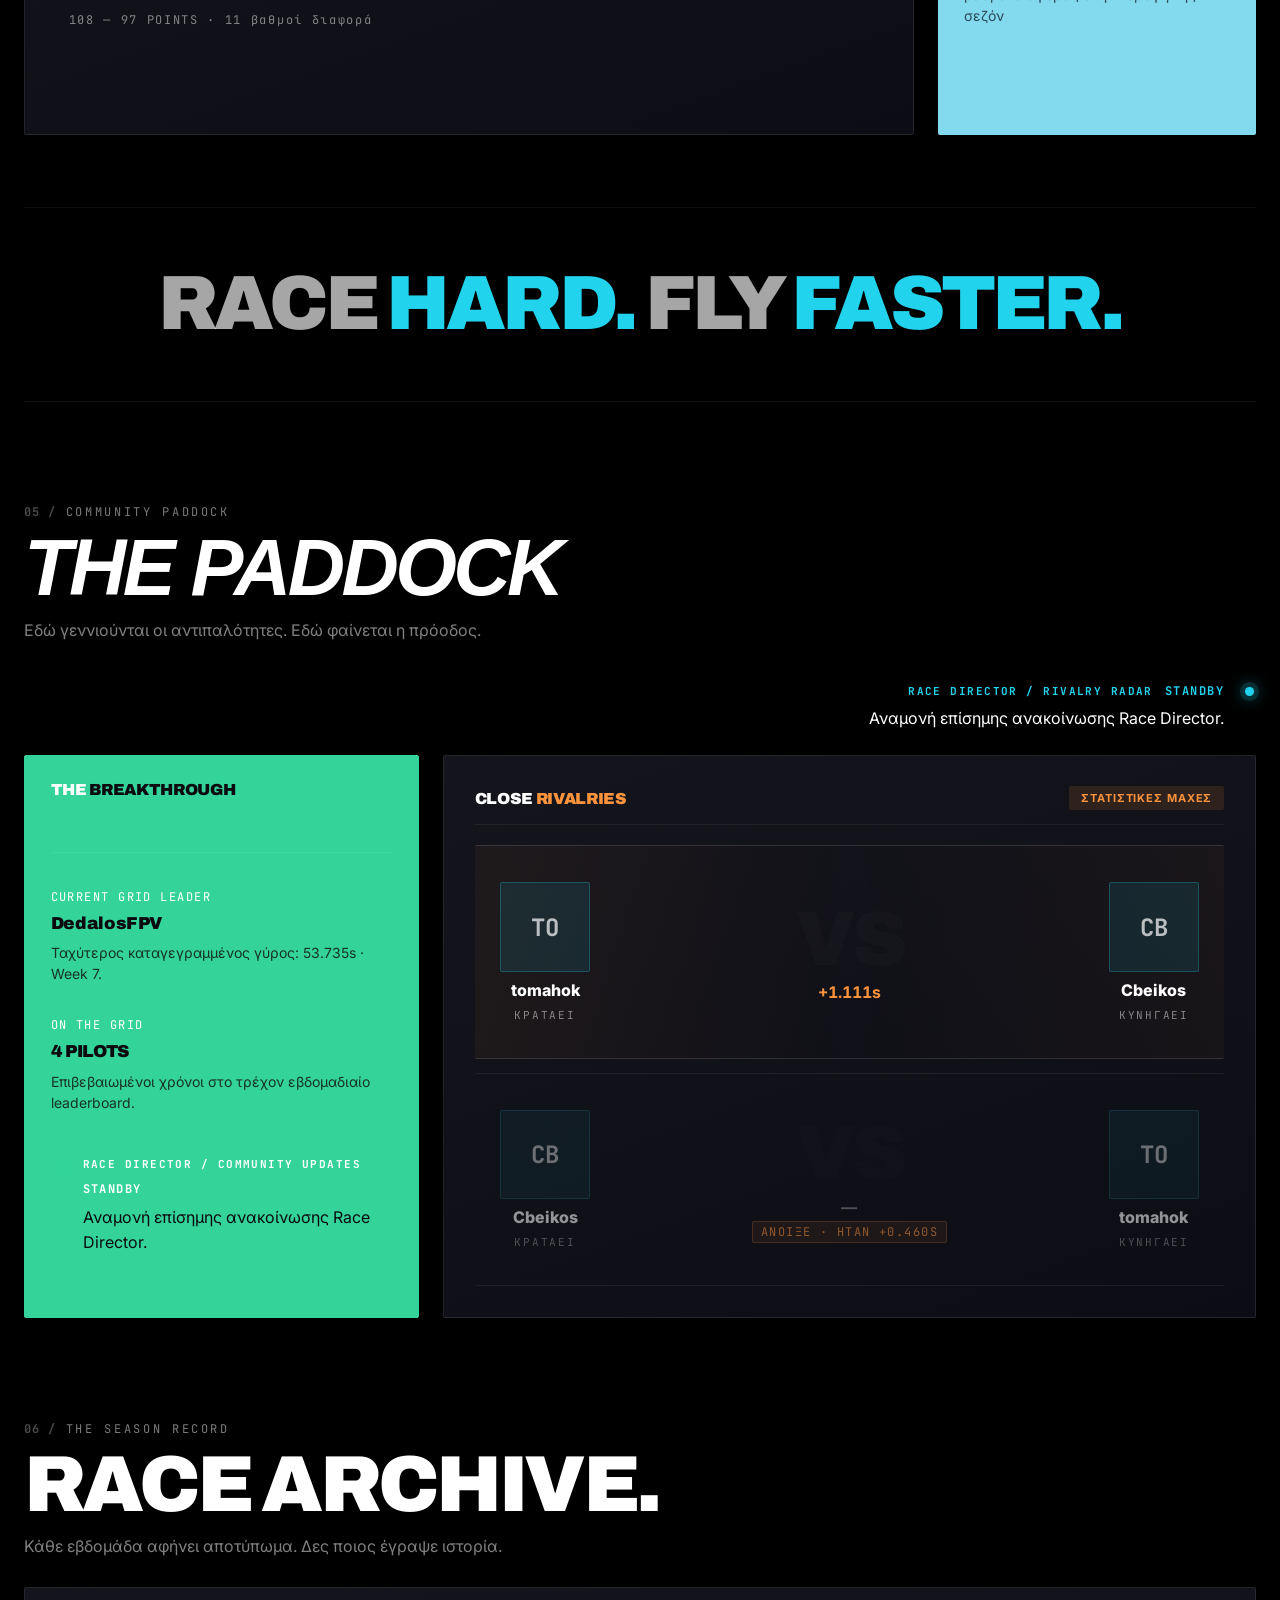
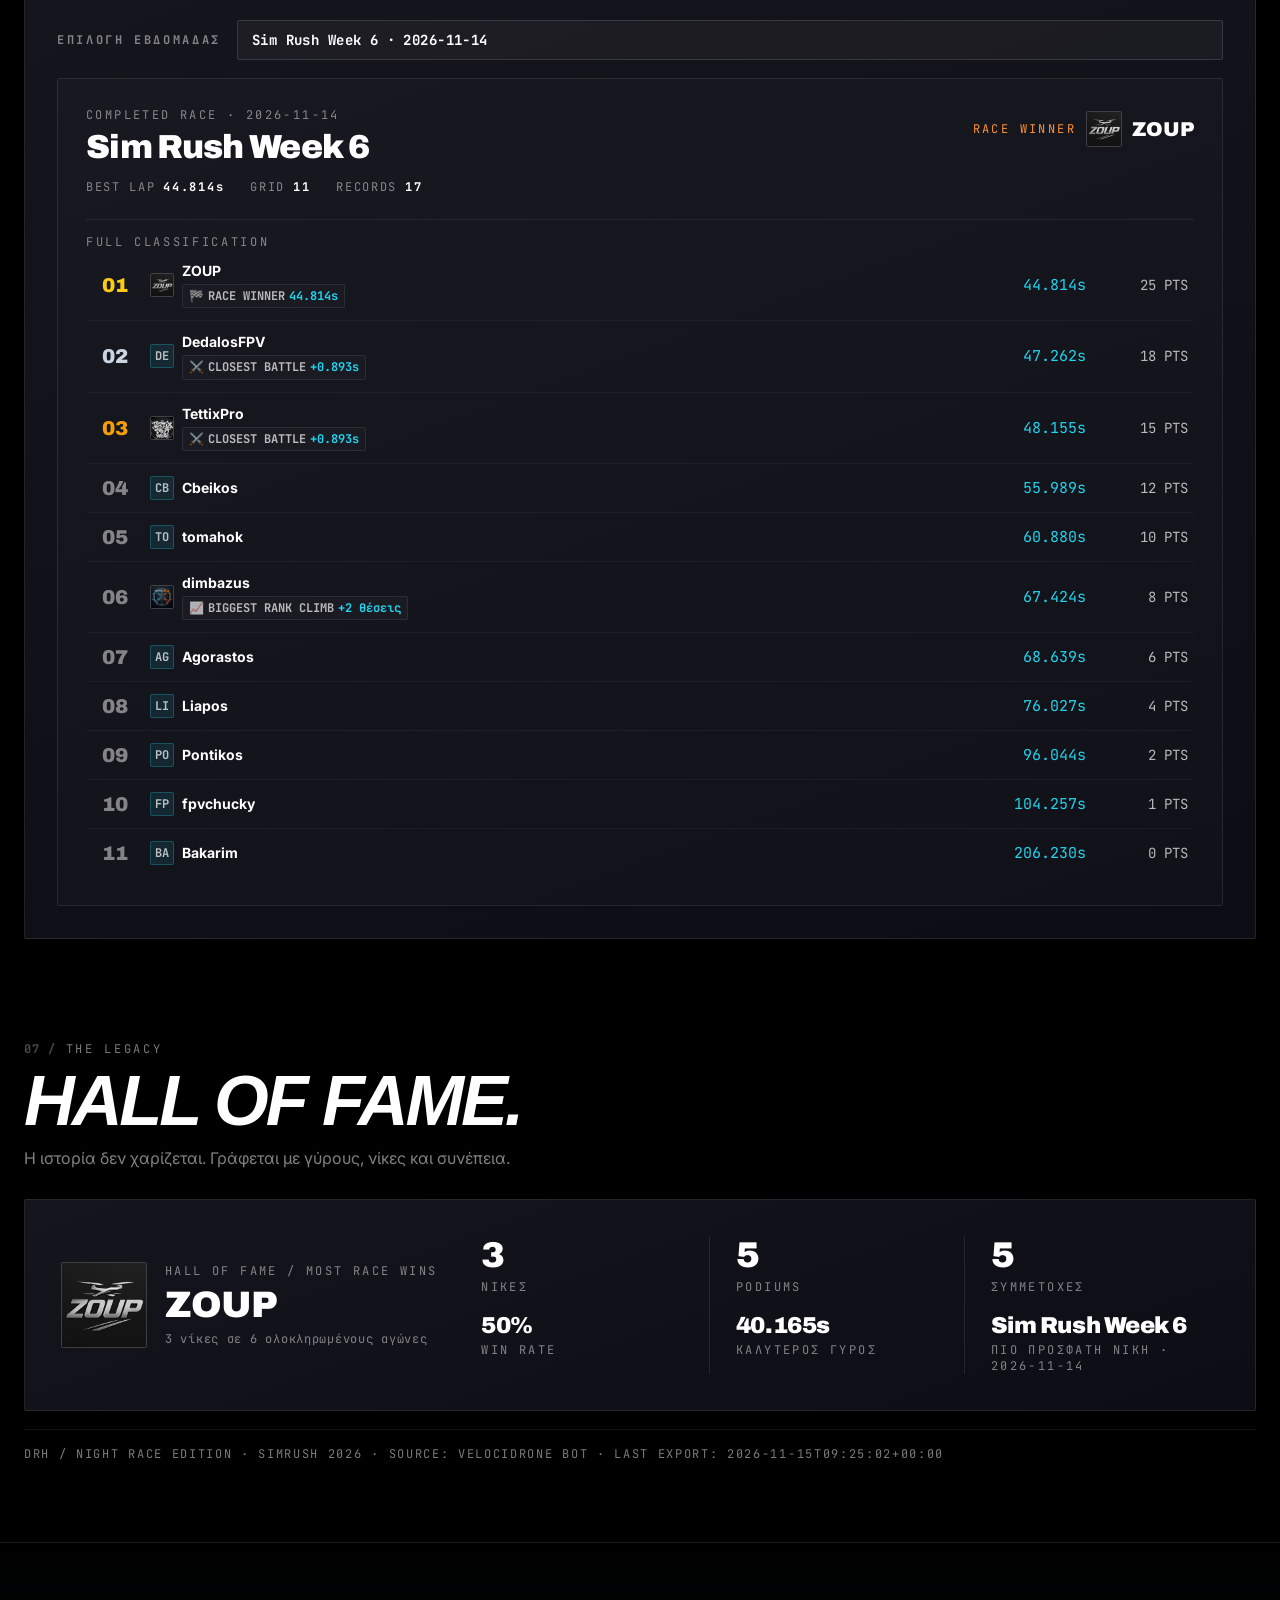
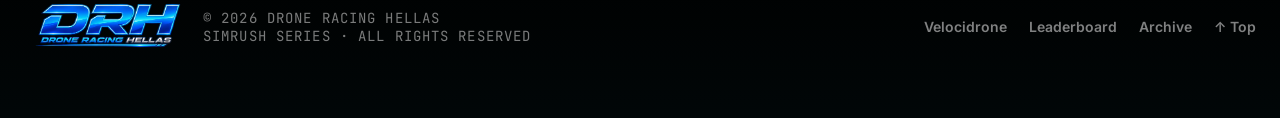
==== commit e069fad1: "Add files via upload" ====
--- a/index.html
+++ b/index.html
@@ -23,6 +23,7 @@
 <link rel="stylesheet" href="styles.css">
 <link rel="stylesheet" href="redesign.css">
 <link rel="stylesheet" href="typography.css">
+<link rel="stylesheet" href="brand.css">
 </head>
 <body>
 <!-- Global fixed navigation: outside the isolated hero stacking context -->
--- a/redesign.css
+++ b/redesign.css
@@ -74,76 +74,8 @@
 /* ────────────────────────────────────────────────────────────────────────────
    LEVEL 1 — Κουμπιά: slant clip + μονόχρωμο + glow μόνο στο hover
    ──────────────────────────────────────────────────────────────────────────── */
-.btn-primary {
-  --slant: 12px;
-  padding: 14px 26px;
-  border-radius: 0 !important;
-  font: 800 var(--fs-body) var(--font-display);
-  font-style: italic;
-  text-transform: uppercase;
-  letter-spacing: .06em;
-  color: #0a0a0f;
-  background: var(--cyan);
-  box-shadow: none;
-  clip-path: polygon(var(--slant) 0, 100% 0, calc(100% - var(--slant)) 100%, 0 100%);
-  transition: background .18s ease, box-shadow .18s ease, transform .18s ease;
-}
-.btn-primary:hover {
-  background: #5eeaf7;
-  box-shadow: 0 0 0 1px var(--cyan), 0 10px 40px -12px var(--cyan);
-  transform: translateY(-1px);
-}
-.btn-primary:active { transform: translateY(0); }
-
-.btn-ghost {
-  --slant: 12px;
-  padding: 14px 26px;
-  border: 1px solid var(--line-strong);
-  border-radius: 0 !important;
-  font: 800 var(--fs-body) var(--font-display);
-  font-style: italic;
-  text-transform: uppercase;
-  letter-spacing: .06em;
-  color: var(--text-2);
-  background: transparent;
-  clip-path: polygon(var(--slant) 0, 100% 0, calc(100% - var(--slant)) 100%, 0 100%);
-  transition: color .18s ease, border-color .18s ease, background .18s ease;
-}
-.btn-ghost:hover {
-  color: var(--text);
-  border-color: var(--cyan);
-  background: rgba(34,211,238,.06);
-}
 
 /* Τα υπόλοιπα CTA-like κουμπιά (hero, onboard, retry) */
-.hero-cta,
-#rc-btn,
-#onboard-open,
-.show-more,
-.lb-all,
-.arc-week,
-.lt-tab {
-  border-radius: 2px !important;
-  font-style: italic;
-  font-weight: 800;
-  letter-spacing: .06em;
-  text-transform: uppercase;
-}
-
-.hero-cta {
-  --slant: 12px;
-  border-radius: 0 !important;
-  clip-path: polygon(var(--slant) 0, 100% 0, calc(100% - var(--slant)) 100%, 0 100%);
-  background: var(--cyan);
-  color: #0a0a0f;
-  box-shadow: none;
-  transition: background .18s ease, box-shadow .18s ease, transform .18s ease;
-}
-.hero-cta:hover {
-  background: #5eeaf7;
-  box-shadow: 0 0 0 1px var(--cyan), 0 10px 40px -12px var(--cyan);
-  transform: translateY(-1px);
-}
 
 /* ────────────────────────────────────────────────────────────────────────────
    LEVEL 1 — Typography: italic στα section headings
@@ -188,18 +120,28 @@
   font-style: italic !important;
 }
 
-/* ΟΧΙ italic στον hero τίτλο — προστατευμένος */
+/* HERO ΤΙΤΛΟΣ — FULL BRAND (brand book .cover h1)
+   Archivo · italic · 900 · clamp(60px,13vw,186px) · lh .8 · ls -.035em */
 h1.hero-title,
-.hero-title,
-.hero-title .cy,
-.hero-title .sq,
-.hero-title * {
-  font-style: normal !important;
+.hero-title {
+  font-family: var(--f-d, "Archivo", sans-serif) !important;
+  font-style: italic !important;
+  font-weight: 900 !important;
+  font-size: clamp(60px, 13vw, 186px) !important;
+  line-height: .8 !important;
+  letter-spacing: -.035em !important;
+  text-transform: uppercase;
   transform: none !important;
   clip-path: none !important;
-  font-weight: 900 !important;
-  letter-spacing: -.065em !important;
-  line-height: .87 !important;
+}
+/* Τα γράμματα/spanes μέσα δεν παίρνουν δικό τους style */
+.hero-title .l,
+.hero-title .cy,
+.hero-title .sq {
+  font-style: inherit !important;
+  font-family: inherit !important;
+  font-weight: inherit !important;
+  letter-spacing: inherit !important;
 }
 
 /* ────────────────────────────────────────────────────────────────────────────
@@ -302,9 +244,6 @@
    ΑΣΦΑΛΕΙΑ — prefers-reduced-motion
    ──────────────────────────────────────────────────────────────────────────── */
 @media (prefers-reduced-motion: reduce) {
-  .btn-primary,
-  .btn-ghost,
-  .hero-cta,
   .card,
   .side-card,
   .intel-card,
@@ -313,7 +252,4 @@
     transition: none !important;
     transform: none !important;
   }
-  .btn-primary:hover,
-  .btn-ghost:hover,
-  .hero-cta:hover { transform: none !important; }
-}
+}
--- a/typography.css
+++ b/typography.css
@@ -122,16 +122,6 @@
 }
 
 /* ────────────────────────────────────────────────────────────────────────────
-   ΠΡΟΣΤΑΣΙΑ HERO ΤΙΤΛΟΥ — δεν αγγίζεται
+   HERO ΤΙΤΛΟΣ — τον χειρίζεται το redesign.css (FULL BRAND).
+   ΔΕΝ ορίζουμε τίποτα εδώ, ώστε να μην ακυρώνουμε το italic του brand.
    ──────────────────────────────────────────────────────────────────────────── */
-h1.hero-title,
-.hero-title,
-.hero-title .cy,
-.hero-title .sq,
-.hero-title * {
-  font-size: clamp(3.25rem, 8.8vw, 10rem) !important;
-  font-style: normal !important;
-  font-weight: 900 !important;
-  letter-spacing: -.065em !important;
-  line-height: .87 !important;
-}
--- a/brand.css
+++ b/brand.css
@@ -0,0 +1,368 @@
+/* ============================================================================
+   DRH BRAND SYSTEM v3.0 — επίσημη τυποποίηση
+   ----------------------------------------------------------------------------
+   Πηγή: DRH-Brand-Identity.html (brand book v3.0)
+   Φορτώνεται ΤΕΛΕΥΤΑΙΟ, μετά από styles.css / redesign.css / typography.css.
+
+   Περιέχει ΜΟΝΟ τα reusable συστήματα του brand book:
+     tokens · section heads · typography · buttons · badges
+     countdown · corner ticks · instrument panel · grid
+
+   ΔΕΝ περιέχει τα demo-only blocks του brand doc (.cover, .mocks, .mh, .mt, ...)
+   ========================================================================== */
+
+/* ────────────────────────────────────────────────────────────────────────────
+   1. TOKENS — ακριβώς όπως το brand book
+   ──────────────────────────────────────────────────────────────────────────── */
+:root {
+  /* Palette */
+  --cyan:#22d3ee; --fuchsia:#e879f9; --violet:#a78bfa; --yellow:#facc15;
+  --emerald:#34d399; --red:#ef4444; --orange:#fb923c; --amber:#f59e0b;
+
+  /* Surfaces */
+  --bg:#0a0a0f; --s1:#141419; --s2:#1a1a22; --s3:#22222c;
+
+  /* Text */
+  --text:#fff;
+  --text-2:rgba(255,255,255,.7);
+  --text-3:rgba(255,255,255,.48);
+  --dim:rgba(255,255,255,.32);
+
+  /* Rules */
+  --rule:rgba(255,255,255,.09);
+  --rule-2:rgba(255,255,255,.16);
+
+  /* Fonts */
+  --f-d:"Archivo",system-ui,sans-serif;
+  --f-b:"Inter",system-ui,sans-serif;
+  --f-m:"JetBrains Mono",ui-monospace,monospace;
+
+  /* Geometry */
+  --skew:-12deg;
+  --gut:clamp(20px,4.5vw,64px);
+  --max:1320px;
+}
+
+/* ────────────────────────────────────────────────────────────────────────────
+   2. SECTION HEAD — αριθμός · τίτλος · meta · κάτω γραμμή
+   ──────────────────────────────────────────────────────────────────────────── */
+.sh {
+  display:flex;
+  align-items:baseline;
+  gap:18px;
+  margin-bottom:clamp(28px,4vw,48px);
+  padding-bottom:14px;
+  border-bottom:1px solid var(--rule);
+}
+.sh .no {
+  font-family:var(--f-m);
+  font-size:11px;
+  font-weight:600;
+  color:var(--cyan);
+  letter-spacing:.1em;
+}
+.sh h2 {
+  font-family:var(--f-d);
+  font-style:italic;
+  font-weight:900;
+  font-size:clamp(26px,3.4vw,42px);
+  line-height:.95;
+  margin:0;
+  letter-spacing:-.02em;
+  text-transform:uppercase;
+  flex:1;
+}
+.sh .meta {
+  font-family:var(--f-m);
+  font-size:9.5px;
+  letter-spacing:.16em;
+  color:var(--dim);
+  text-transform:uppercase;
+}
+
+/* ────────────────────────────────────────────────────────────────────────────
+   3. LABEL — micro uppercase label
+   ──────────────────────────────────────────────────────────────────────────── */
+.lab {
+  font-family:var(--f-m);
+  font-size:10px;
+  font-weight:500;
+  letter-spacing:.18em;
+  text-transform:uppercase;
+  color:var(--text-3);
+}
+
+/* ────────────────────────────────────────────────────────────────────────────
+   4. BUTTONS — skew παραλληλόγραμμο, mono, 10px
+   ──────────────────────────────────────────────────────────────────────────── */
+.btn {
+  position:relative;
+  display:inline-flex;
+  align-items:center;
+  justify-content:center;
+  gap:9px;
+  padding:15px 32px;
+  border:0;
+  background:none;
+  cursor:pointer;
+  font-family:var(--f-m);
+  font-size:10px;
+  font-weight:700;
+  letter-spacing:.14em;
+  text-transform:uppercase;
+  transform:skewX(var(--skew));
+  transition:background .2s,color .2s,box-shadow .2s;
+}
+.btn > span {
+  display:inline-flex;
+  align-items:center;
+  gap:9px;
+  transform:skewX(calc(var(--skew) * -1));
+}
+.btn-solid { background:var(--cyan); color:#04121a; }
+.btn-solid:hover { background:#4fe3f8; }
+.btn-grad { background:linear-gradient(100deg,var(--cyan),var(--fuchsia)); color:#0a0710; }
+.btn-ghost { box-shadow:inset 0 0 0 1px rgba(255,255,255,.22); color:var(--text-2); }
+.btn-ghost:hover { box-shadow:inset 0 0 0 1px rgba(255,255,255,.4); color:var(--text); }
+.btn-flat {
+  padding:0;
+  font-size:10px;
+  letter-spacing:.14em;
+  color:var(--text-3);
+  transform:none;
+}
+.btn-flat > span { transform:none; }
+.btn-flat:hover { color:var(--cyan); }
+.btn-sm { padding:11px 22px; font-size:9px; letter-spacing:.16em; }
+.btn-stack { display:flex; flex-wrap:wrap; gap:14px; align-items:center; }
+
+/* ────────────────────────────────────────────────────────────────────────────
+   5. COUNTDOWN — 19 ΜΕΡΕΣ · 07 ΩΡΕΣ · 59 ΛΕΠΤΑ · 28 ΔΕΥΤ
+   ──────────────────────────────────────────────────────────────────────────── */
+.count { display:flex; gap:clamp(14px,2.4vw,30px); }
+.count .c { display:flex; flex-direction:column; gap:5px; }
+.count .c b {
+  font-family:var(--f-m);
+  font-size:clamp(26px,3.2vw,40px);
+  font-weight:700;
+  line-height:1;
+  font-variant-numeric:tabular-nums;
+  color:var(--text);
+}
+.count .c i {
+  font-family:var(--f-m);
+  font-size:9px;
+  font-style:normal;
+  letter-spacing:.18em;
+  text-transform:uppercase;
+  color:var(--dim);
+}
+
+/* ────────────────────────────────────────────────────────────────────────────
+   6. BADGES — 6 σημασιολογικά
+   ──────────────────────────────────────────────────────────────────────────── */
+.badges { display:flex; flex-wrap:wrap; gap:8px; }
+.badge {
+  font-family:var(--f-m);
+  font-size:9px;
+  font-weight:700;
+  letter-spacing:.14em;
+  text-transform:uppercase;
+  padding:5px 9px;
+  line-height:1;
+  color:var(--text-2);
+  box-shadow:inset 0 0 0 1px var(--rule-2);
+}
+.badge.c { color:var(--cyan);    box-shadow:inset 0 0 0 1px rgba(34,211,238,.4); }
+.badge.f { color:var(--fuchsia); box-shadow:inset 0 0 0 1px rgba(232,121,249,.4); }
+.badge.y { color:var(--yellow);  box-shadow:inset 0 0 0 1px rgba(250,204,21,.4); }
+.badge.e { color:var(--emerald); box-shadow:inset 0 0 0 1px rgba(52,211,153,.4); }
+.badge.r { color:var(--red);     box-shadow:inset 0 0 0 1px rgba(239,68,68,.4); }
+.badge.o { color:var(--orange);  box-shadow:inset 0 0 0 1px rgba(251,146,60,.4); }
+
+/* ────────────────────────────────────────────────────────────────────────────
+   7. CORNER TICKS — γωνιακά σημάδια instrument
+   ──────────────────────────────────────────────────────────────────────────── */
+.ticks { position:relative; width:88px; height:56px; }
+.ticks i {
+  position:absolute;
+  width:13px;
+  height:13px;
+  border:1px solid rgba(34,211,238,.5);
+}
+.ticks i:nth-child(1) { top:0; left:0;  border-width:1px 0 0 1px; }
+.ticks i:nth-child(2) { top:0; right:0; border-width:1px 1px 0 0; }
+.ticks i:nth-child(3) { bottom:0; left:0;  border-width:0 0 1px 1px; }
+.ticks i:nth-child(4) { bottom:0; right:0; border-width:0 1px 1px 0; }
+
+/* ────────────────────────────────────────────────────────────────────────────
+   8. INSTRUMENT PANEL — LIVE · NYX / LAP 1/3 / χρόνος / sector bars
+   ──────────────────────────────────────────────────────────────────────────── */
+.instr {
+  border:1px solid var(--rule-2);
+  padding:14px 16px;
+  background:rgba(255,255,255,.015);
+}
+.instr .ih {
+  display:flex;
+  justify-content:space-between;
+  align-items:center;
+  font-family:var(--f-m);
+  font-size:9px;
+  letter-spacing:.14em;
+  text-transform:uppercase;
+  color:var(--text-3);
+}
+.instr .ih .live { color:var(--red); }
+.instr .val {
+  font-family:var(--f-m);
+  font-size:clamp(24px,3vw,34px);
+  font-weight:700;
+  line-height:1.1;
+  font-variant-numeric:tabular-nums;
+  color:var(--text);
+  margin-top:8px;
+}
+.instr .sec-bars { display:grid; gap:5px; margin-top:12px; }
+.instr .sec-bars .s {
+  display:grid;
+  grid-template-columns:18px 1fr;
+  align-items:center;
+  gap:8px;
+  font-family:var(--f-m);
+  font-size:8px;
+  letter-spacing:.12em;
+  color:var(--dim);
+}
+.instr .sec-bars .s i {
+  display:block;
+  height:2px;
+  background:linear-gradient(90deg,var(--cyan),var(--fuchsia));
+}
+
+/* ────────────────────────────────────────────────────────────────────────────
+   9. GRID — 21px blueprint
+   ──────────────────────────────────────────────────────────────────────────── */
+.grid-demo {
+  width:120px;
+  height:64px;
+  background-image:
+    linear-gradient(rgba(255,255,255,.07) 1px,transparent 1px),
+    linear-gradient(90deg,rgba(255,255,255,.07) 1px,transparent 1px);
+  background-size:21px 21px;
+}
+
+/* ────────────────────────────────────────────────────────────────────────────
+   10. TYPOGRAPHY SCALE — ακριβώς όπως το brand book
+   ──────────────────────────────────────────────────────────────────────────── */
+/* Display: Archivo W900, tracking -.025em
+   ΠΡΟΣΟΧΗ: το italic ΔΕΝ εφαρμόζεται καθολικά.
+   Είναι εγκεκριμένο ΜΟΝΟ για τους 5 τίτλους (βλ. redesign.css) + .sh h2.
+   Ο hero τίτλος παραμένει normal. */
+.brand-display,
+.sh h2 {
+  font-family:var(--f-d);
+  font-style:italic;
+  font-weight:900;
+  letter-spacing:-.025em;
+  line-height:.95;
+  text-transform:uppercase;
+}
+
+/* Data: JetBrains Mono, tabular nums */
+.brand-data {
+  font-family:var(--f-m);
+  font-variant-numeric:tabular-nums;
+}
+
+/* Body: το styles.css ορίζει ήδη font-family: var(--font-body) = Inter.
+   ΔΕΝ το ξαναορίζουμε — θα ήταν αχρείαστο override. */
+
+/* ────────────────────────────────────────────────────────────────────────────
+   11. RESPONSIVE
+   ──────────────────────────────────────────────────────────────────────────── */
+@media (max-width:720px) {
+  .sh { flex-wrap:wrap; gap:10px; }
+  .sh .meta { width:100%; }
+  .btn { padding:13px 24px; }
+  .count { gap:14px; }
+}
+
+@media (prefers-reduced-motion:reduce) {
+  .btn { transition:none; }
+}
+
+/* ────────────────────────────────────────────────────────────────────────────
+   12. ΕΦΑΡΜΟΓΗ ΣΤΑ ΥΠΑΡΧΟΝΤΑ ΚΟΥΜΠΙΑ ΤΟΥ SITE
+   Το site δηλώνει `button.hero-cta { font: inherit }` που σβήνει το
+   font-family. Το brand απαιτεί JetBrains Mono 10px / .14em / skew.
+   ──────────────────────────────────────────────────────────────────────────── */
+.hero-cta,
+.rc-btn,
+.lb-all,
+.show-more,
+#onboard-open {
+  font-family: var(--f-m) !important;
+  font-size: 10px !important;
+  font-weight: 700 !important;
+  letter-spacing: .14em !important;
+  text-transform: uppercase;
+  font-style: normal !important;
+  gap: 9px;
+  padding: 15px 32px;
+  border: 0;
+  transform: skewX(var(--skew));
+  transition: background .2s, color .2s, box-shadow .2s;
+}
+
+/* Counter-skew για το κείμενο μέσα */
+.hero-cta > span,
+.rc-btn > span,
+.lb-all > span,
+.show-more > span {
+  display: inline-flex;
+  align-items: center;
+  gap: 9px;
+  transform: skewX(calc(var(--skew) * -1));
+}
+
+/* Γέμισμα κατά brand */
+.hero-cta,
+#onboard-open {
+  background: var(--cyan) !important;
+  color: #04121a !important;
+  box-shadow: none !important;
+  min-height: 0;
+  border-radius: 0 !important;
+}
+.hero-cta:hover,
+#onboard-open:hover {
+  background: #4fe3f8 !important;
+  transform: skewX(var(--skew)) !important;
+}
+
+.rc-btn {
+  background: var(--cyan) !important;
+  color: #04121a !important;
+  border-radius: 0 !important;
+}
+.rc-btn:hover { filter: none; background: #4fe3f8 !important; }
+
+/* Ghost-style για τα υπόλοιπα */
+.lb-all,
+.show-more {
+  background: transparent;
+  box-shadow: inset 0 0 0 1px rgba(255,255,255,.22);
+  color: var(--text-2);
+  border-radius: 0 !important;
+}
+.lb-all:hover,
+.show-more:hover {
+  box-shadow: inset 0 0 0 1px rgba(255,255,255,.4);
+  color: var(--text);
+  background: transparent;
+}
+
+@media (prefers-reduced-motion: reduce) {
+  .hero-cta, .rc-btn, .lb-all, .show-more, #onboard-open { transition: none; }
+}
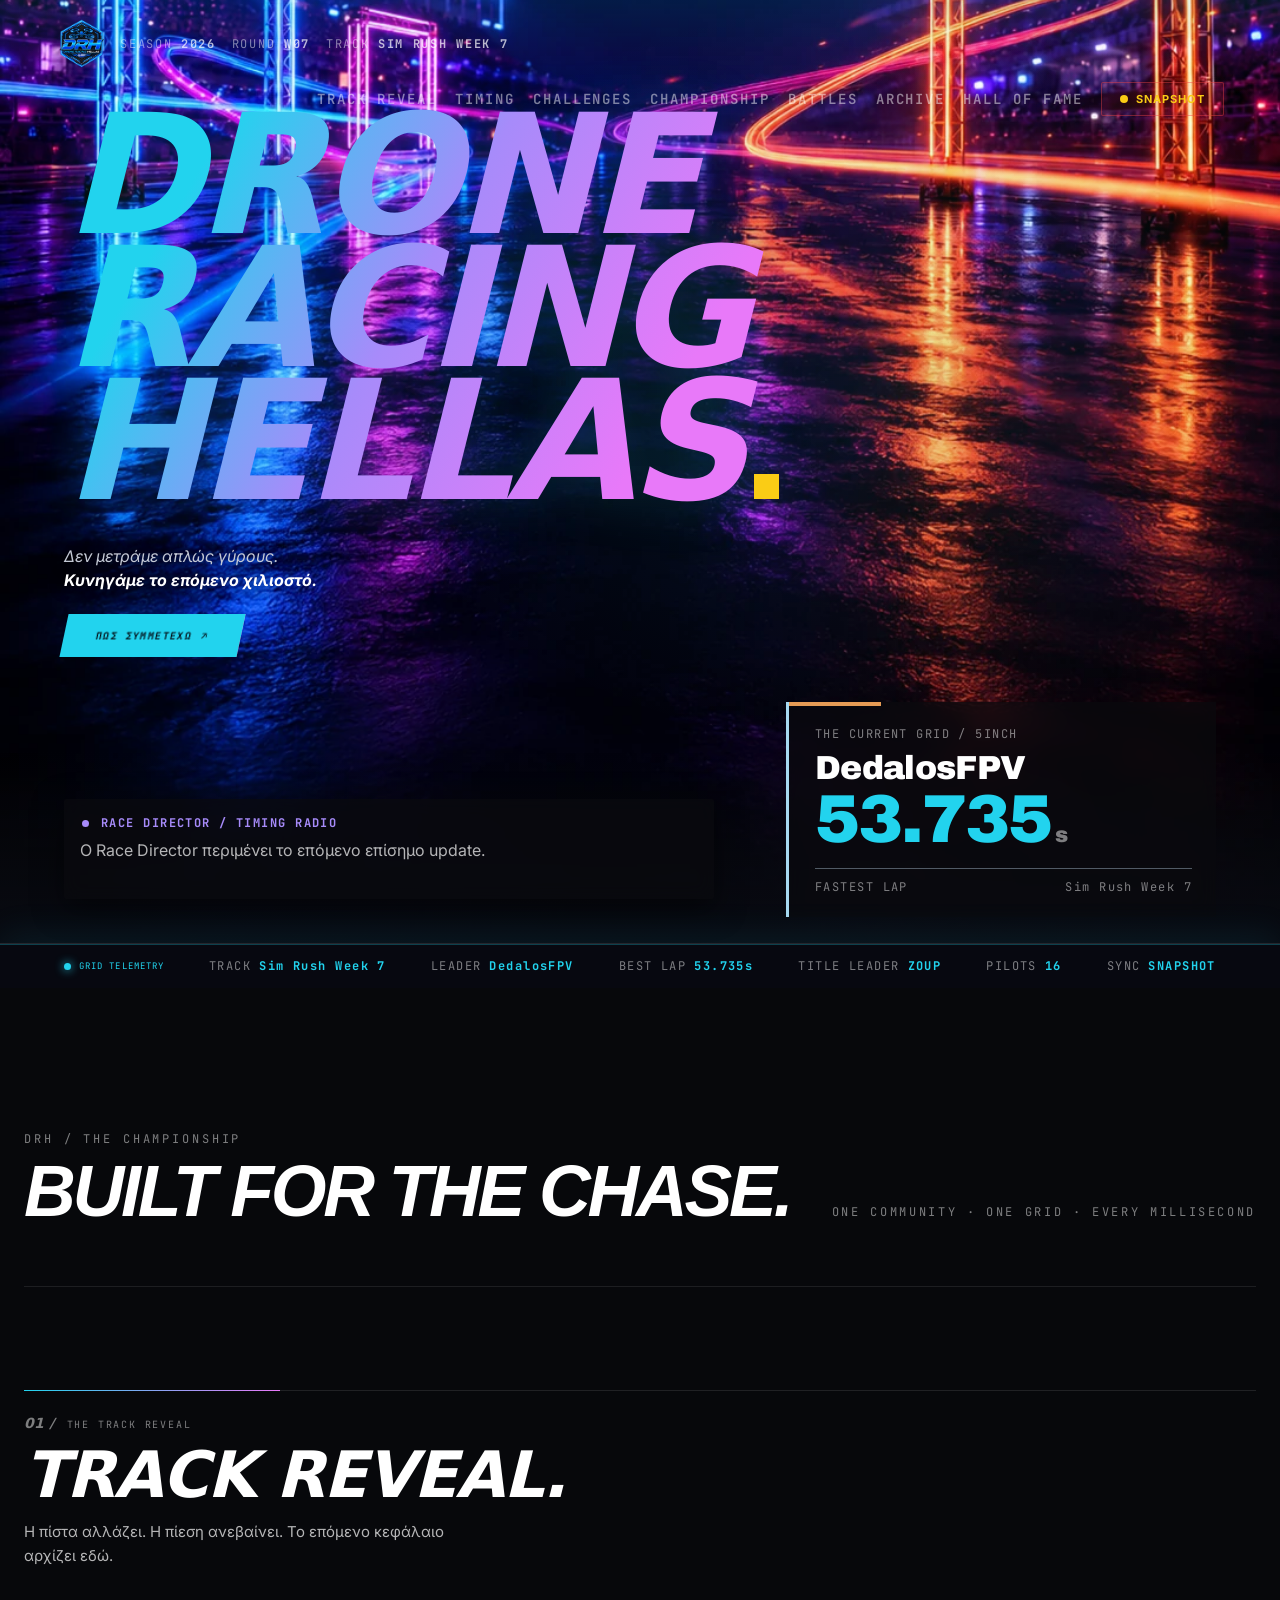
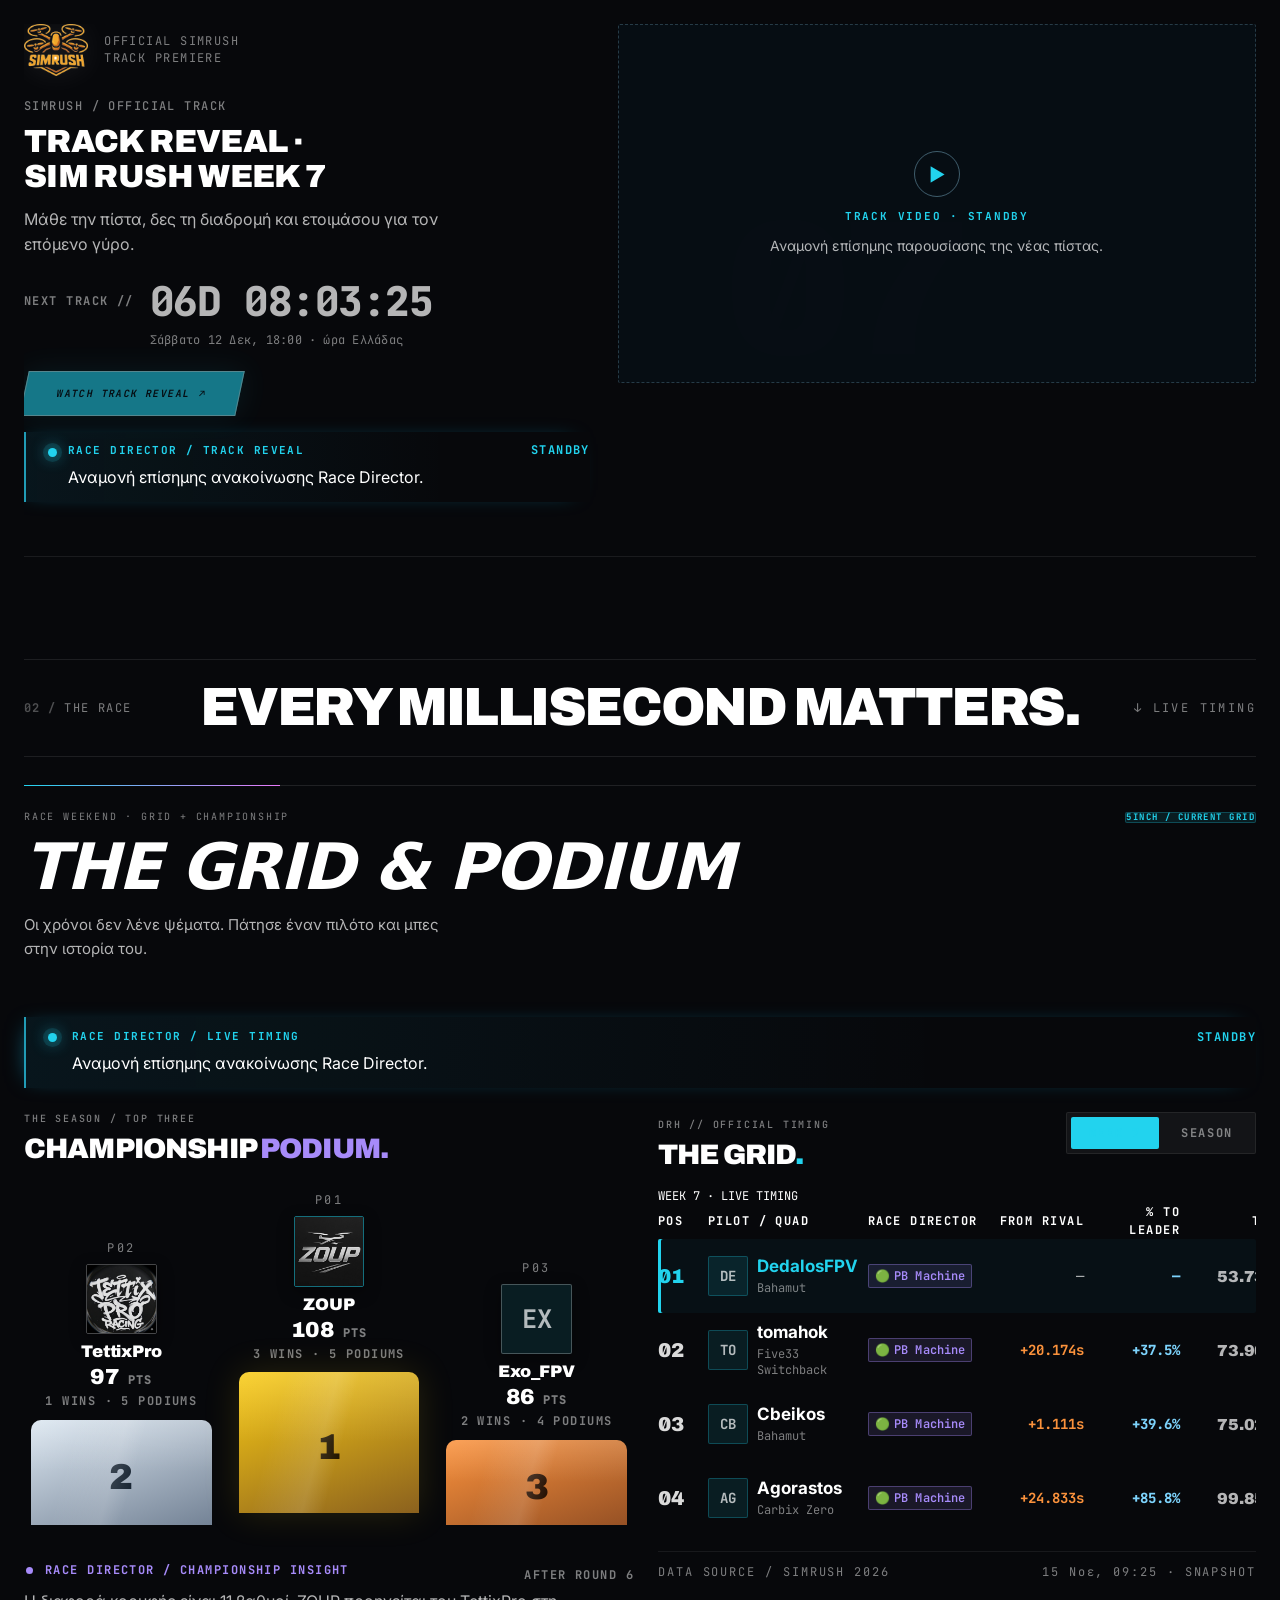
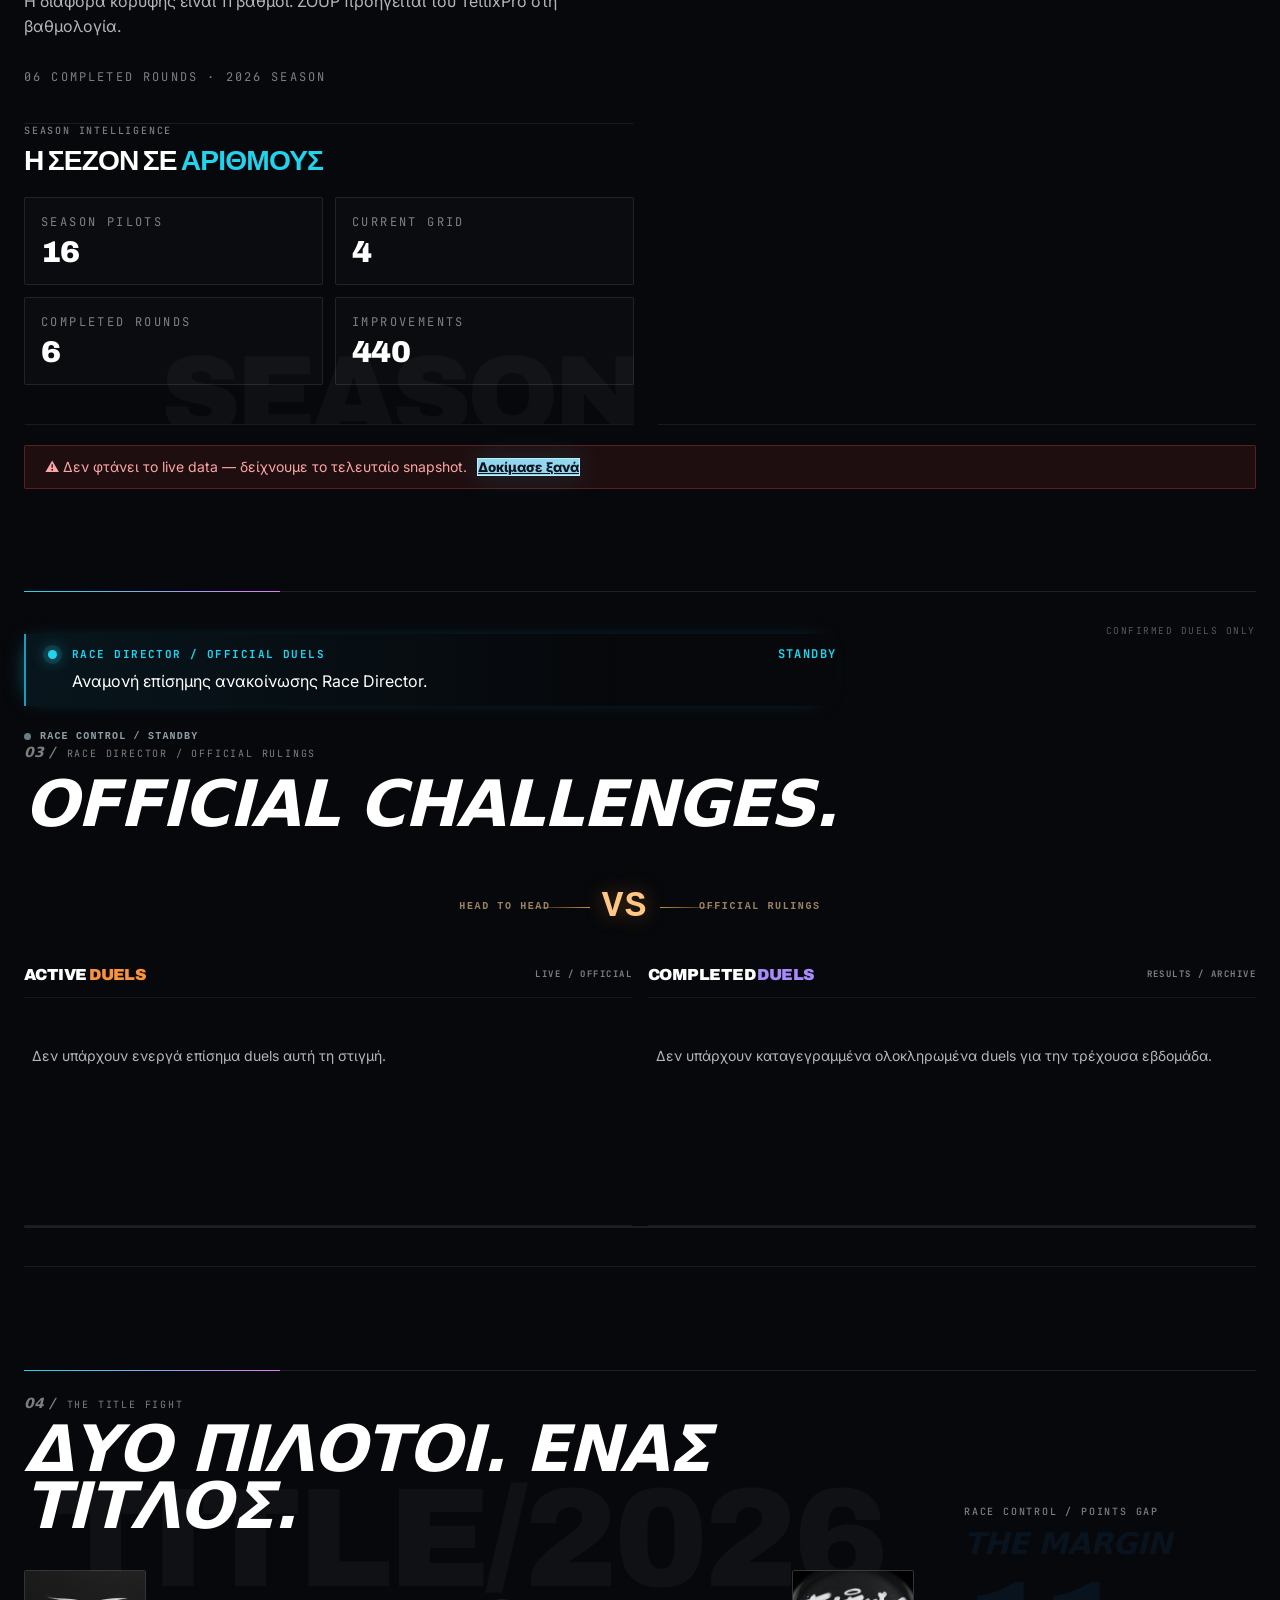
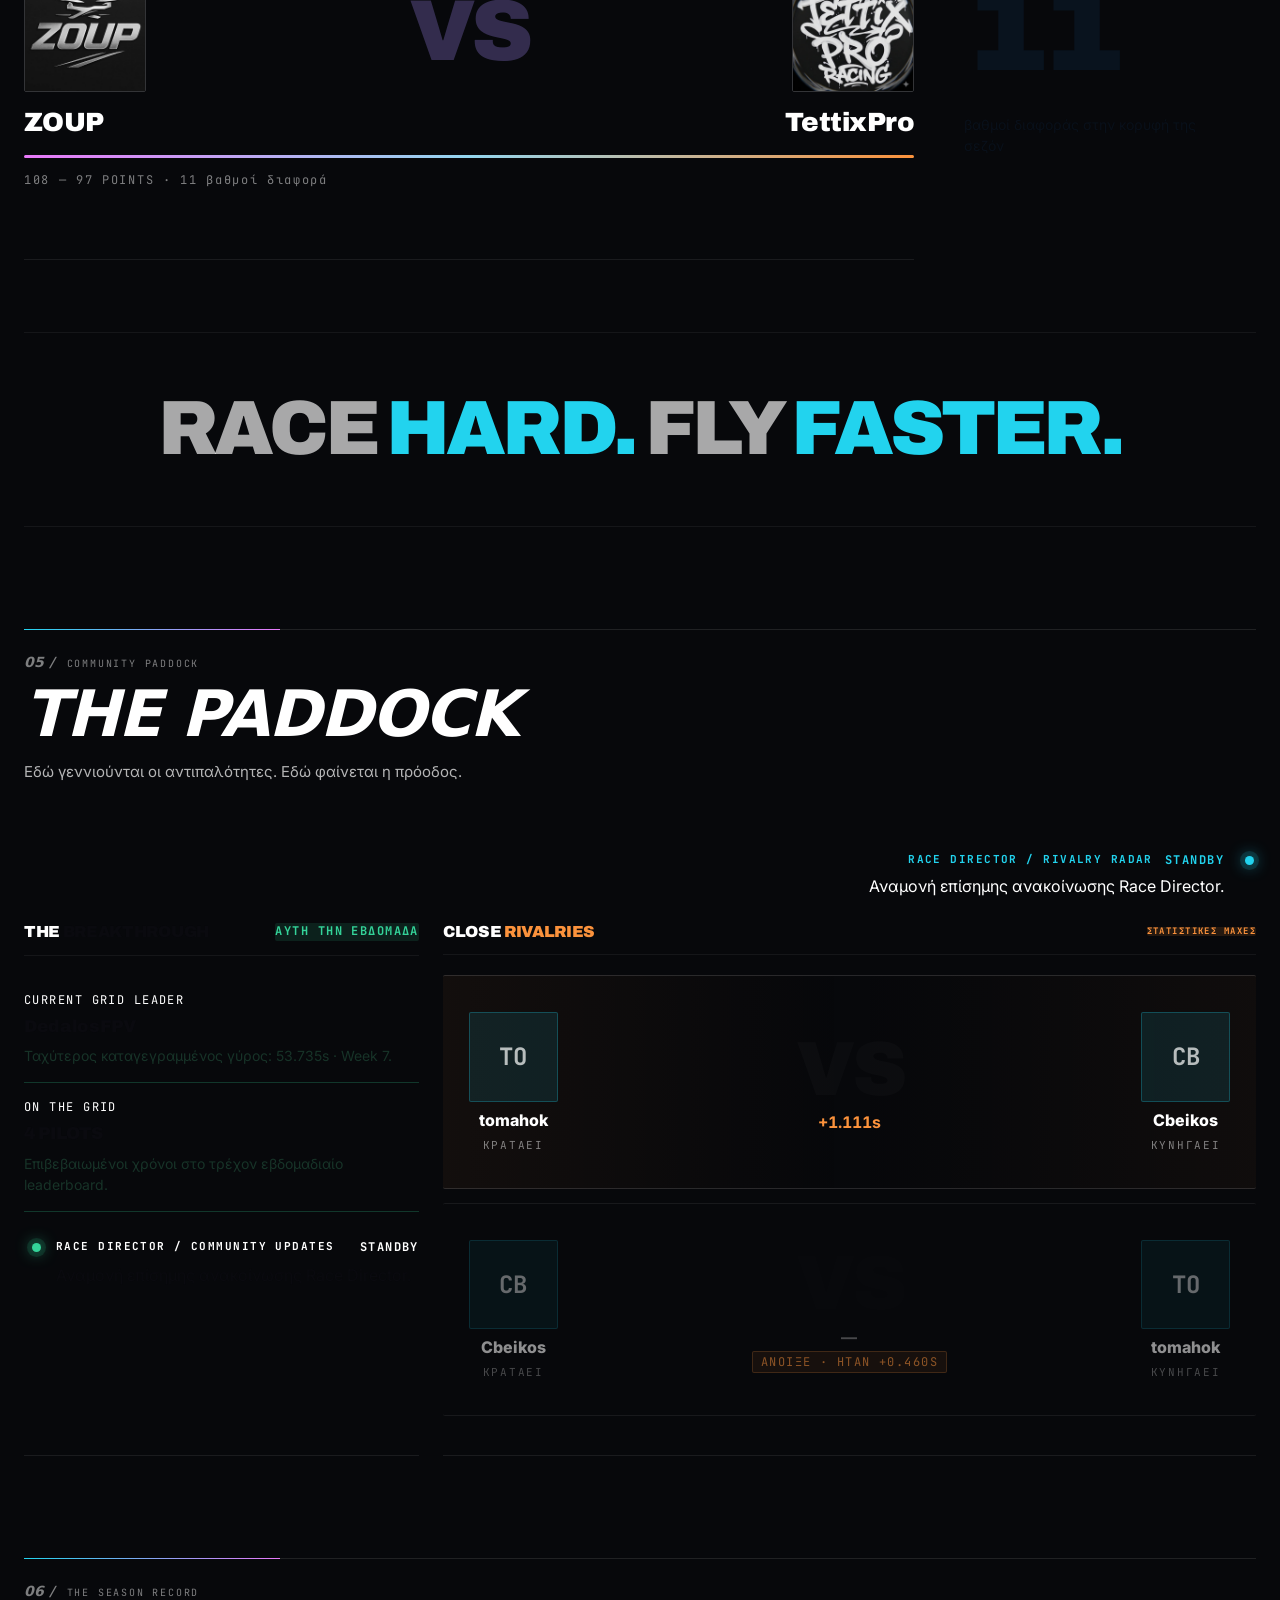
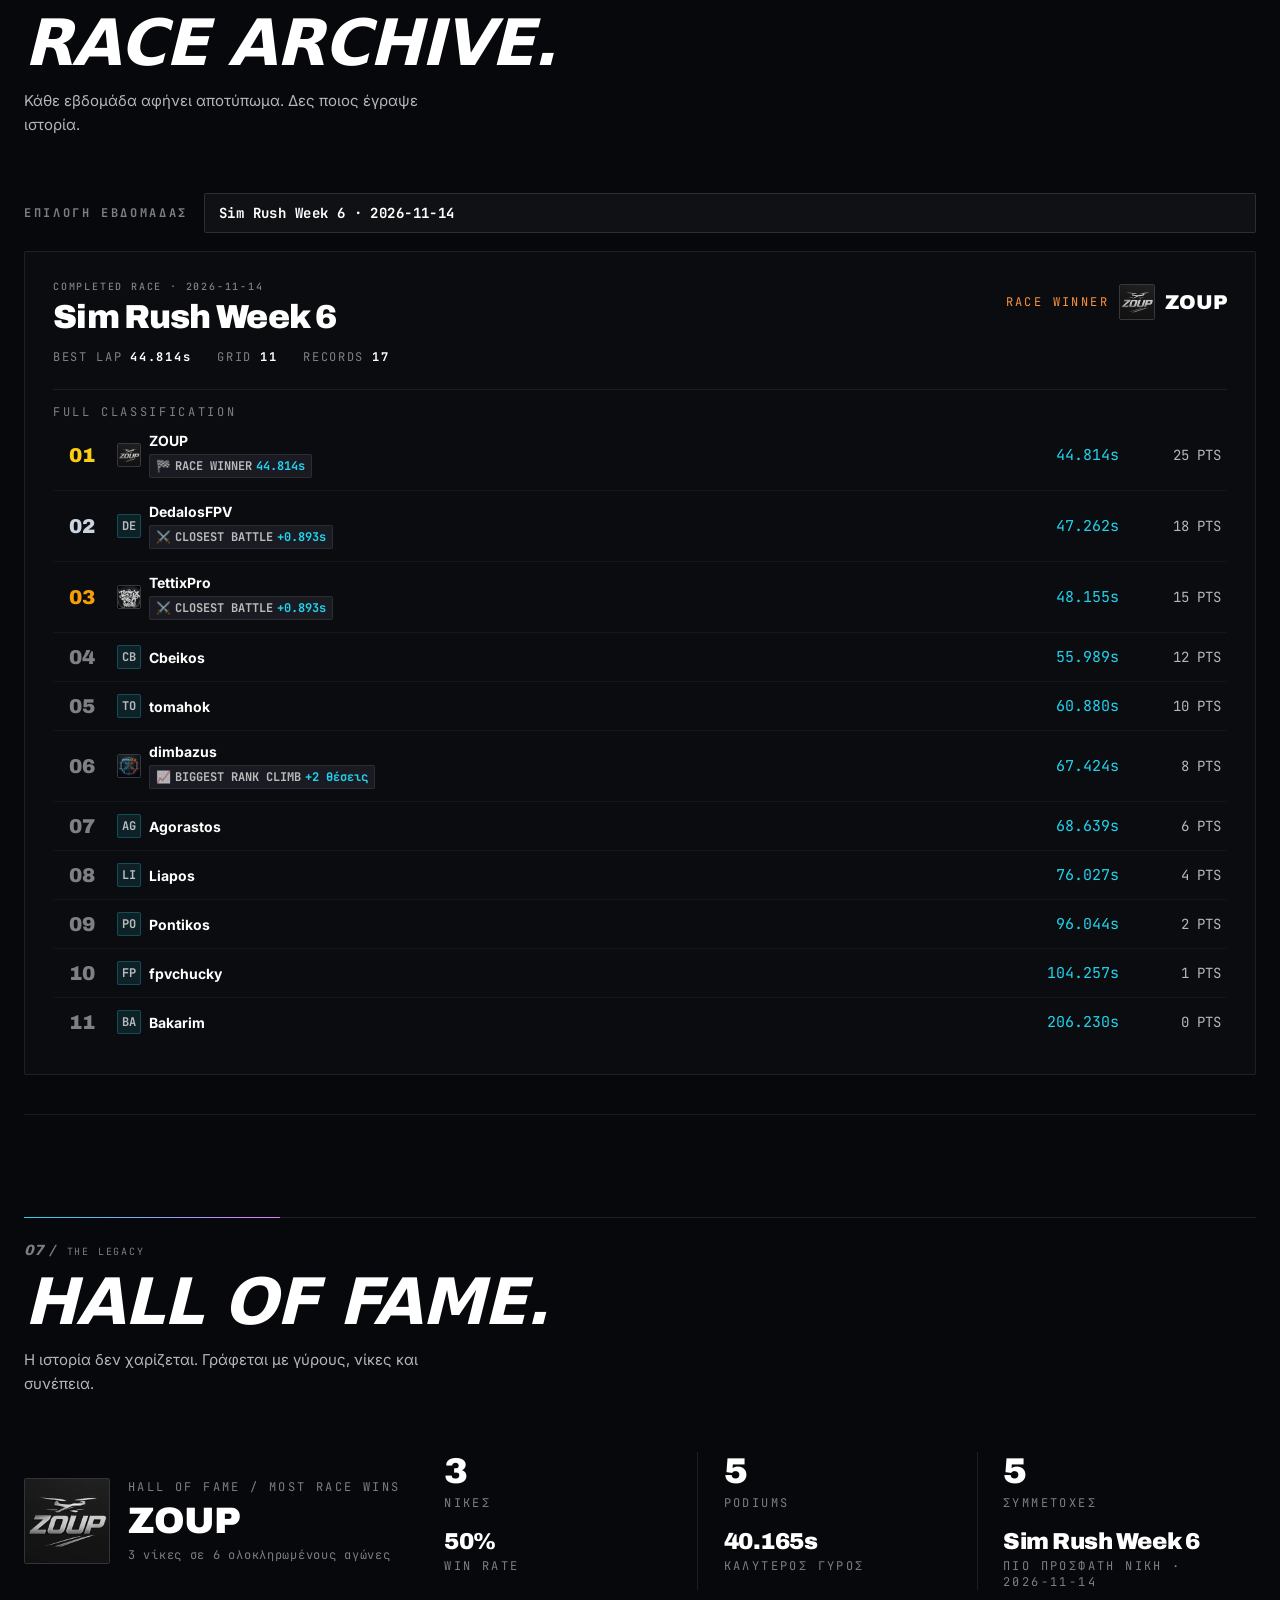
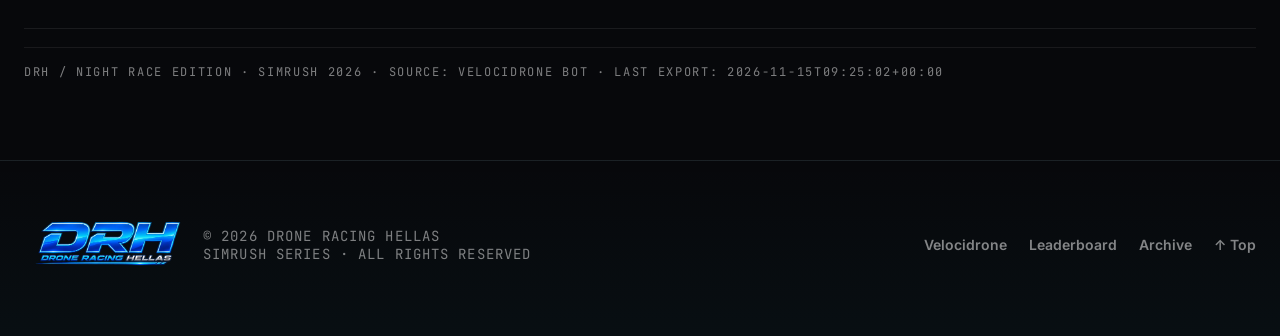
==== commit 084bfb46: "Add files via upload" ====
--- a/index.html
+++ b/index.html
@@ -198,7 +198,7 @@
 <div class="sh-left">
 <div class="drh-inline-radio" id="drh-inline-duels" hidden></div>
 <div class="drh-broadcast-signal" id="drh-broadcast-signal" aria-live="off"><span class="drh-broadcast-signal__dot"></span><span id="drh-broadcast-signal-label">RACE CONTROL / STANDBY</span></div>
-<div class="kick" style="color:var(--orange)">RACE DIRECTOR / OFFICIAL RULINGS</div>
+<div class="kick" style="color:var(--orange)"><span class="sec-no">03 /</span>RACE DIRECTOR / OFFICIAL RULINGS</div>
 <h2>OFFICIAL <span style="color:var(--orange)">CHALLENGES.</span></h2>
 </div>
 <span class="ch-meta mono">CONFIRMED DUELS ONLY</span>
--- a/redesign.css
+++ b/redesign.css
@@ -94,34 +94,13 @@
 #battles .sh-left h2,
 #hall-of-fame .sh-left h2 {
   font-style: italic !important;
-  font-weight: 900;
-}
-
-/* Ρητή επαναφορά σε normal για όλα τα υπόλοιπα */
-.card-head h3,
-.pc-h,
-.tf-h,
-.mc-t,
-.eml-title,
-.sh-left h2,
-#challenges .sh-left h2,
-#championship .sh-left h2,
-#archive .sh-left h2 {
-  font-style: normal !important;
-  font-weight: 900;
-}
-
-/* Το italic των 5 ξαναδηλώνεται για σιγουριά (specificity) */
-.ph-title,
-#track-reveal .sh-left h2,
-#timing .sh-left h2,
-#battles .sh-left h2,
-#hall-of-fame .sh-left h2 {
-  font-style: italic !important;
-}
-
-/* HERO ΤΙΤΛΟΣ — FULL BRAND (brand book .cover h1)
-   Archivo · italic · 900 · clamp(60px,13vw,186px) · lh .8 · ls -.035em */
+}
+
+/* ═══════════════════════════════════════════════════════════════════════════
+   HERO — FULL BRAND + ΔΙΑΓΩΝΙΟ GRADIENT (Γ)
+   Archivo italic 900 · clamp(60px,13vw,186px) · lh .8 · ls -.035em
+   Gradient: cyan → violet → fuchsia, 120deg, σε ΟΛΟ τον τίτλο.
+   ═══════════════════════════════════════════════════════════════════════════ */
 h1.hero-title,
 .hero-title {
   font-family: var(--f-d, "Archivo", sans-serif) !important;
@@ -133,37 +112,69 @@
   text-transform: uppercase;
   transform: none !important;
   clip-path: none !important;
-}
-/* Τα γράμματα/spanes μέσα δεν παίρνουν δικό τους style */
+  background: linear-gradient(120deg,
+    var(--cyan) 0%, var(--cyan) 18%,
+    var(--violet) 48%,
+    var(--fuchsia) 82%, var(--fuchsia) 100%) !important;
+  -webkit-background-clip: text !important;
+  background-clip: text !important;
+  -webkit-text-fill-color: transparent !important;
+  color: transparent !important;
+  /* Το μαύρο text-shadow θολώνει το gradient — αφαιρείται */
+  text-shadow: none !important;
+  filter: drop-shadow(0 0 26px rgba(34,211,238,.18)) !important;
+}
+
+/* Κάθε γράμμα κληρονομεί το gradient — δεν ορίζει δικό του */
 .hero-title .l,
-.hero-title .cy,
-.hero-title .sq {
+.hero-title .cy {
   font-style: inherit !important;
   font-family: inherit !important;
   font-weight: inherit !important;
   letter-spacing: inherit !important;
-}
-
-/* ────────────────────────────────────────────────────────────────────────────
-   LEVEL 1 — Glow μόνο στο hover (αφαίρεση μόνιμων glows από cards)
-   ──────────────────────────────────────────────────────────────────────────── */
-.card,
-.side-card,
-.intel-card,
-.podium-card,
-.reveal-card,
-.tf-card,
-.margin-card {
-  box-shadow: none !important;
-  transition: box-shadow .22s ease, border-color .22s ease;
-}
-.card:hover,
-.side-card:hover,
-.intel-card:hover,
-.podium-card:hover,
-.reveal-card:hover {
-  box-shadow: 0 0 0 1px rgba(34,211,238,.22), 0 12px 40px -18px rgba(34,211,238,.35) !important;
-}
+  background: none !important;
+  -webkit-background-clip: initial !important;
+  background-clip: initial !important;
+  -webkit-text-fill-color: inherit !important;
+  color: inherit !important;
+}
+
+/* Η κίτρινη τελεία μένει solid */
+.hero-title .sq {
+  background: var(--yellow) !important;
+  -webkit-text-fill-color: var(--yellow) !important;
+  color: var(--yellow) !important;
+  display: inline-block;
+  width: .15em;
+  height: .15em;
+  margin-left: .07em;
+}
+
+/* SCAN LINE — λωρίδα φωτός που κατεβαίνει πάνω από το hero */
+#hero::after {
+  content: "";
+  position: absolute;
+  inset-inline: 0;
+  top: 0;
+  height: 96px;
+  pointer-events: none;
+  z-index: 4;
+  background: linear-gradient(to bottom,
+    rgba(34,211,238,.10) 0%,
+    rgba(232,121,249,.04) 55%,
+    transparent 100%);
+  animation: drhScanLine 9s linear infinite;
+}
+@keyframes drhScanLine {
+  0%   { transform: translateY(-96px); opacity: 0; }
+  8%   { opacity: 1; }
+  92%  { opacity: 1; }
+  100% { transform: translateY(100vh); opacity: 0; }
+}
+@media (prefers-reduced-motion: reduce) {
+  #hero::after { animation: none; opacity: 0; }
+}
+
 
 /* ────────────────────────────────────────────────────────────────────────────
    LEVEL 2 — Μείωση χρώματος: το cyan επιστρέφει σε 7 ρόλους
--- a/brand.css
+++ b/brand.css
@@ -366,3 +366,305 @@
 @media (prefers-reduced-motion: reduce) {
   .hero-cta, .rc-btn, .lb-all, .show-more, #onboard-open { transition: none; }
 }
+
+/* ═══════════════════════════════════════════════════════════════════════════
+   13. ΚΟΙΝΗ ΓΛΩΣΣΑ — «γραμμή αντί για περίγραμμα, χώρος αντί για κουτιά»
+   Το hero δίνει το DNA: gradient cyan→fuchsia + italic + κίνηση.
+   Τα υπόλοιπα sections το «τραγουδάνε» πιο ήσυχα:
+     — gradient ως λεπτό νήμα (όχι γεμάτα boxes)
+     — αριθμοί κεφαλαίων σε italic
+     — δεδομένα ανοιχτά, χωρίς κουτιά
+   ═══════════════════════════════════════════════════════════════════════════ */
+
+/* ── Φόντο: καθαρό, σχεδόν μαύρο — ΟΧΙ grid παντού (θόρυβος) ── */
+body { background: #07080b; }
+
+/* ── SECTION HEAD — ανοιχτό, με gradient νήμα στην κορυφή ── */
+.section-head {
+  align-items: baseline;
+  gap: 22px;
+  margin: clamp(64px, 8vw, 120px) 0 clamp(32px, 4.5vw, 56px);
+  padding-top: 24px;
+  border-top: 1px solid rgba(255,255,255,.1);
+  border-bottom: 0;
+  position: relative;
+}
+/* Gradient νήμα — λεπτή γραμμή cyan→fuchsia στην κορυφή κάθε section */
+.section-head::before {
+  content: "";
+  position: absolute;
+  top: -1px;
+  left: 0;
+  width: clamp(120px, 20vw, 280px);
+  height: 1px;
+  background: linear-gradient(90deg, var(--cyan), var(--fuchsia));
+}
+
+.section-head .sh-left {
+  display: block;
+  flex: 1;
+}
+.section-head .kick {
+  display: flex;
+  align-items: baseline;
+  gap: 12px;
+  margin-bottom: 16px;
+  font-family: var(--f-m, "JetBrains Mono", monospace);
+  font-size: 10px;
+  letter-spacing: .18em;
+  text-transform: uppercase;
+  color: var(--text-3);
+}
+.section-head .sec-no {
+  font-family: var(--f-d, "Archivo", sans-serif);
+  font-style: italic;
+  font-weight: 900;
+  font-size: 14px;
+  color: var(--cyan);
+  letter-spacing: .02em;
+  opacity: 1;
+}
+.section-head h2 {
+  font-family: var(--f-d, "Archivo", sans-serif);
+  font-style: italic;
+  font-weight: 900;
+  font-size: clamp(34px, 5vw, 64px) !important;
+  line-height: .9 !important;
+  letter-spacing: -.025em !important;
+  text-transform: uppercase;
+  margin: 0;
+}
+/* Ομοιομορφία σε ΟΛΑ τα section h2 */
+#track-reveal .section-head h2,
+#timing .section-head h2,
+#battles .section-head h2,
+#archive .section-head h2,
+#hall-of-fame .section-head h2 {
+  font-size: clamp(34px, 5vw, 64px) !important;
+  line-height: .9 !important;
+  letter-spacing: -.025em !important;
+}
+.section-head p {
+  font-size: 15px;
+  color: var(--text-2);
+  max-width: 50ch;
+  line-height: 1.6;
+  margin: 16px 0 0;
+}
+
+/* ── CARDS — ανοιχτά, χωρίς κουτί. Μόνο μια απαλή κάτω γραμμή όπου χρειάζεται ── */
+.card {
+  background: transparent !important;
+  box-shadow: none !important;
+  border-radius: 0 !important;
+  border: 0 !important;
+  border-bottom: 1px solid rgba(255,255,255,.08) !important;
+  padding: 0 0 clamp(24px, 3vw, 40px) 0 !important;
+}
+.card::after,
+.card::before {
+  display: none !important;
+}
+
+/* Τα «στενά» data panels (podium, intel, live) — ίδια γλώσσα, καμία διαφορά */
+.podium-card,
+.intel-card,
+.reveal-card,
+.tf-card,
+.margin-card,
+#live-card,
+.drh-official-active,
+.drh-official-resolved,
+.drh-breakthrough-panel,
+.drh-rivalry-panel {
+  background: transparent !important;
+  box-shadow: none !important;
+  border-radius: 0 !important;
+  border: 0 !important;
+  border-bottom: 1px solid rgba(255,255,255,.08) !important;
+}
+
+/* ── TAG → λιτό label (όχι κουτί) ── */
+.tag {
+  font-family: var(--f-m, "JetBrains Mono", monospace);
+  font-size: 9px;
+  font-weight: 700;
+  letter-spacing: .16em;
+  text-transform: uppercase;
+  padding: 0;
+  line-height: 1;
+  border-radius: 0;
+  box-shadow: none;
+  color: var(--text-3);
+  background: transparent;
+  border: 0;
+}
+
+/* ── KICKERS → mono label ── */
+.pc-kick,
+.mc-kick,
+.arc-kick,
+.rc-kick,
+.cb-label {
+  font-family: var(--f-m, "JetBrains Mono", monospace);
+  font-size: 10px;
+  font-weight: 500;
+  letter-spacing: .18em;
+  text-transform: uppercase;
+  color: var(--text-3);
+}
+
+/* ── COUNTDOWN ── */
+.rc-cd b {
+  font-family: var(--f-m, "JetBrains Mono", monospace);
+  font-variant-numeric: tabular-nums;
+  font-size: clamp(28px, 3.4vw, 44px);
+  font-weight: 700;
+}
+
+/* ═══════════════════════════════════════════════════════════════════════════
+   14. ΕΥΘΥΓΡΑΜΜΙΣΗ — #challenges & #championship στην ίδια γλώσσα
+   Αυτά τα 2 sections δεν έχουν .section-head· τους δίνουμε το ίδιο
+   «γραμμή αντί για περίγραμμα» look.
+   ═══════════════════════════════════════════════════════════════════════════ */
+
+/* ── #challenges — το ch-card ανοίγει, το ch-top γίνεται section-head ── */
+#challenges .ch-card {
+  background: transparent !important;
+  box-shadow: none !important;
+  border: 0 !important;
+  border-radius: 0 !important;
+  border-bottom: 1px solid rgba(255,255,255,.08) !important;
+  padding: 0 0 clamp(24px,3vw,40px) 0 !important;
+}
+#challenges .ch-top {
+  margin: 0 0 clamp(24px,3vw,40px) 0;
+  padding-top: 24px;
+  border-top: 1px solid rgba(255,255,255,.1);
+  position: relative;
+}
+#challenges .ch-top::before {
+  content: "";
+  position: absolute;
+  top: -1px;
+  left: 0;
+  width: clamp(120px, 20vw, 280px);
+  height: 1px;
+  background: linear-gradient(90deg, var(--cyan), var(--fuchsia));
+}
+#challenges .ch-top .kick {
+  display: flex;
+  align-items: baseline;
+  gap: 12px;
+  margin-bottom: 16px;
+  font-family: var(--f-m, "JetBrains Mono", monospace);
+  font-size: 10px;
+  letter-spacing: .18em;
+  text-transform: uppercase;
+  color: var(--text-3) !important;
+}
+#challenges .ch-top .sec-no {
+  font-family: var(--f-d, "Archivo", sans-serif);
+  font-style: italic;
+  font-weight: 900;
+  font-size: 14px;
+  color: var(--cyan);
+  letter-spacing: .02em;
+  opacity: 1;
+}
+#challenges .ch-top h2 {
+  font-family: var(--f-d, "Archivo", sans-serif);
+  font-style: italic;
+  font-weight: 900;
+  font-size: clamp(34px, 5vw, 64px) !important;
+  line-height: .9;
+  letter-spacing: -.025em;
+  text-transform: uppercase;
+  margin: 0;
+}
+#challenges .ch-meta {
+  font-family: var(--f-m, "JetBrains Mono", monospace);
+  font-size: 9.5px;
+  letter-spacing: .16em;
+  text-transform: uppercase;
+  color: var(--dim);
+}
+
+/* Τα εσωτερικά cards των duels ανοίγουν επίσης */
+#challenges .drh-official-active,
+#challenges .drh-official-resolved {
+  background: transparent !important;
+  box-shadow: none !important;
+  border: 0 !important;
+  border-bottom: 1px solid rgba(255,255,255,.08) !important;
+  border-radius: 0 !important;
+}
+
+/* ── #championship — tf-card & margin-card ανοίγουν, τίτλοι italic ── */
+#championship .tf-card,
+#championship .margin-card {
+  background: transparent !important;
+  box-shadow: none !important;
+  border: 0 !important;
+  border-radius: 0 !important;
+}
+#championship .tf-card {
+  border-bottom: 1px solid rgba(255,255,255,.08) !important;
+  padding-bottom: clamp(24px,3vw,40px) !important;
+}
+#championship .tf-wrap {
+  border-top: 1px solid rgba(255,255,255,.1);
+  padding-top: 24px;
+  position: relative;
+}
+#championship .tf-wrap::before {
+  content: "";
+  position: absolute;
+  top: -1px;
+  left: 0;
+  width: clamp(120px, 20vw, 280px);
+  height: 1px;
+  background: linear-gradient(90deg, var(--cyan), var(--fuchsia));
+}
+#championship .tf-card .kick {
+  display: flex;
+  align-items: baseline;
+  gap: 12px;
+  font-family: var(--f-m, "JetBrains Mono", monospace);
+  font-size: 10px;
+  letter-spacing: .18em;
+  text-transform: uppercase;
+  color: var(--text-3) !important;
+}
+#championship .tf-card .sec-no {
+  font-family: var(--f-d, "Archivo", sans-serif);
+  font-style: italic;
+  font-weight: 900;
+  font-size: 14px;
+  color: var(--cyan);
+  letter-spacing: .02em;
+  opacity: 1;
+}
+#championship .tf-h {
+  font-family: var(--f-d, "Archivo", sans-serif);
+  font-style: italic;
+  font-weight: 900;
+  font-size: clamp(34px, 5vw, 64px) !important;
+  line-height: .9;
+  letter-spacing: -.025em;
+  text-transform: uppercase;
+}
+#championship .mc-t {
+  font-family: var(--f-d, "Archivo", sans-serif);
+  font-style: italic;
+  font-weight: 900;
+  font-size: clamp(20px, 2.6vw, 30px);
+  letter-spacing: -.02em;
+}
+#championship .mc-kick {
+  font-family: var(--f-m, "JetBrains Mono", monospace);
+  font-size: 10px;
+  letter-spacing: .18em;
+  text-transform: uppercase;
+  color: var(--text-3);
+}
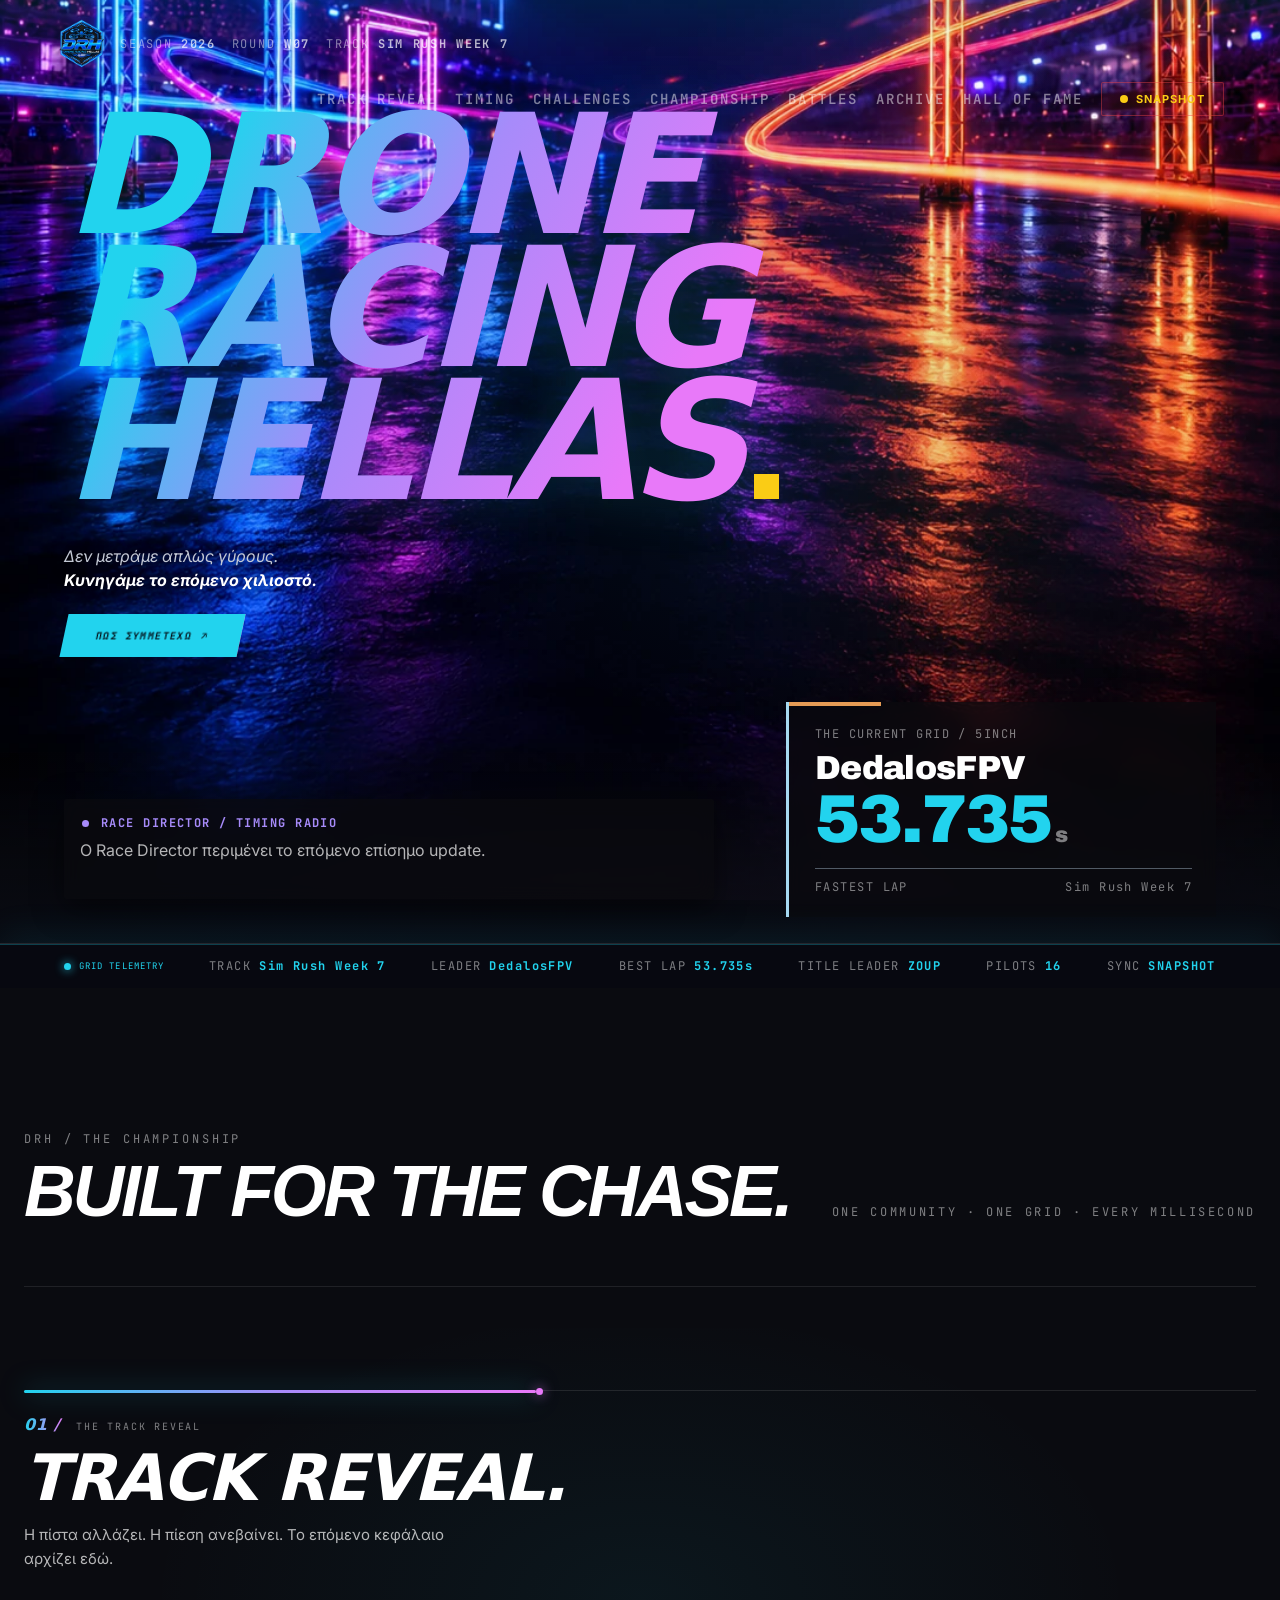
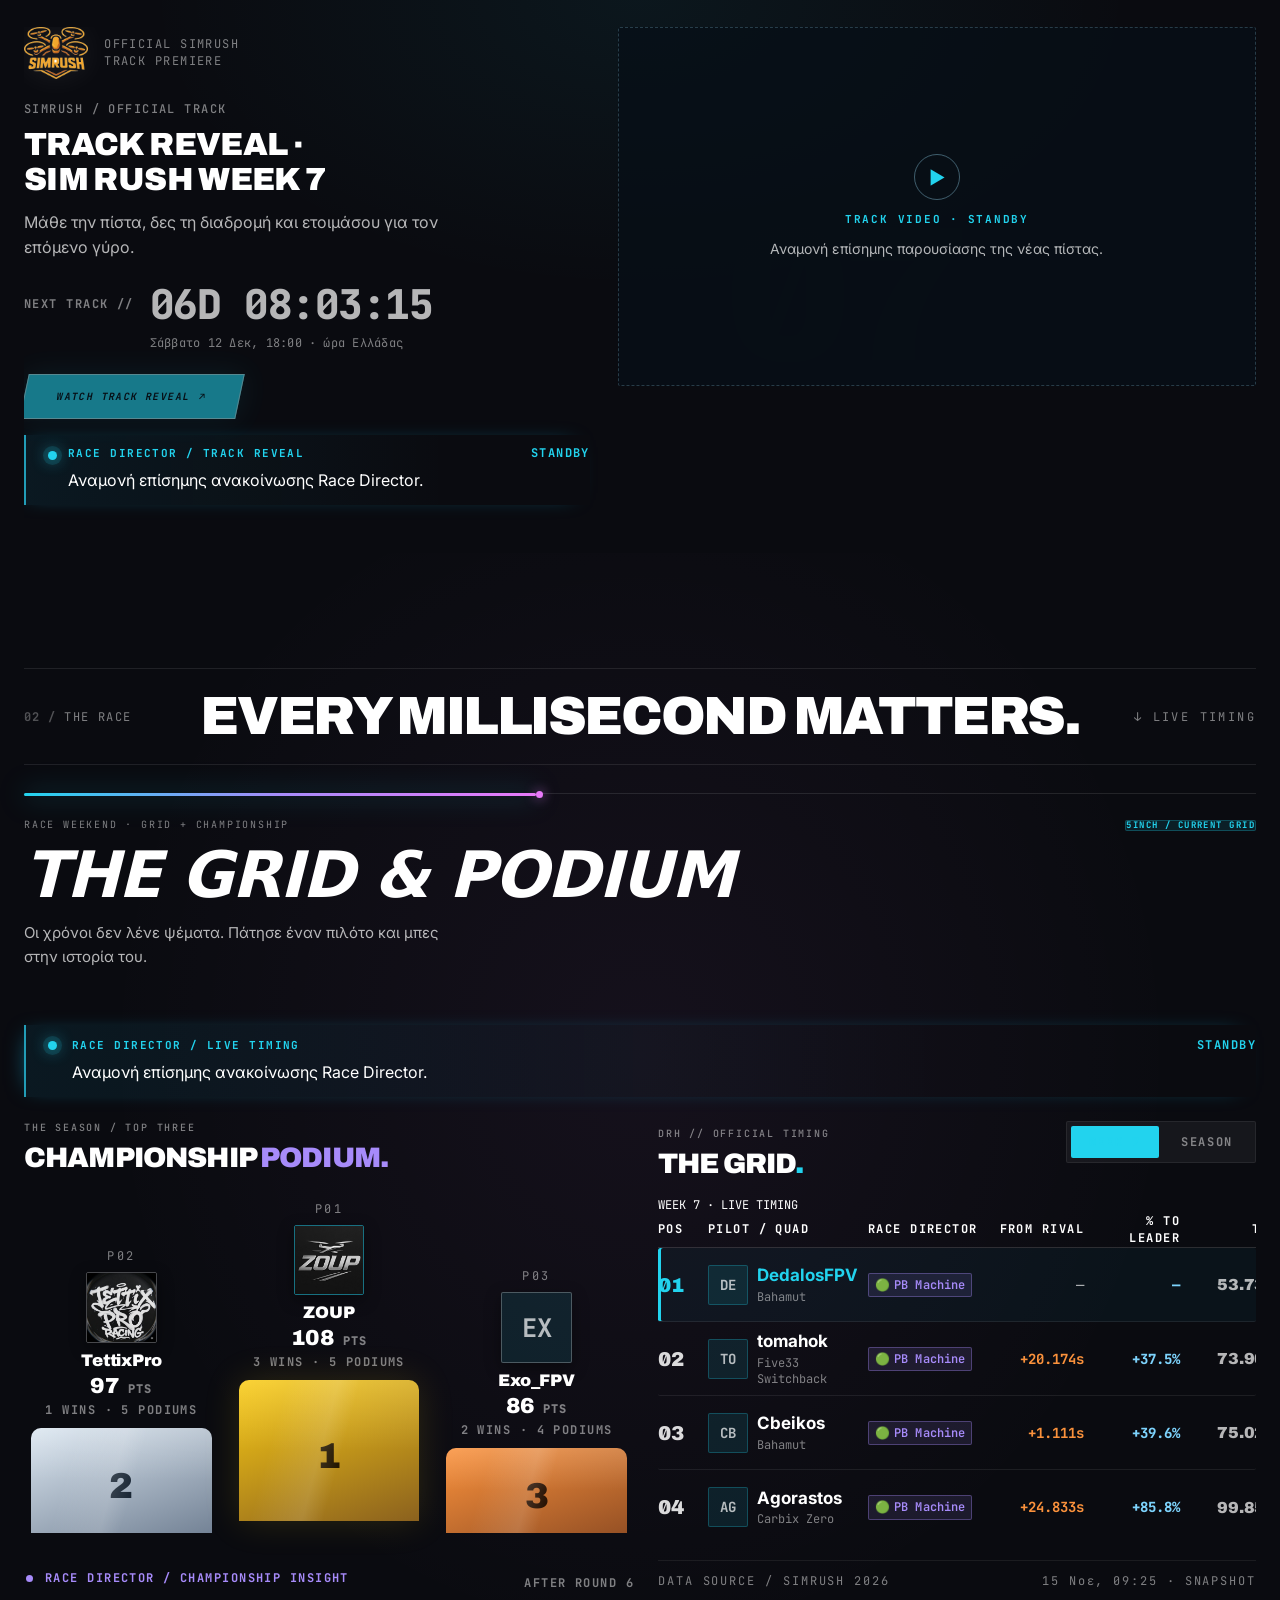
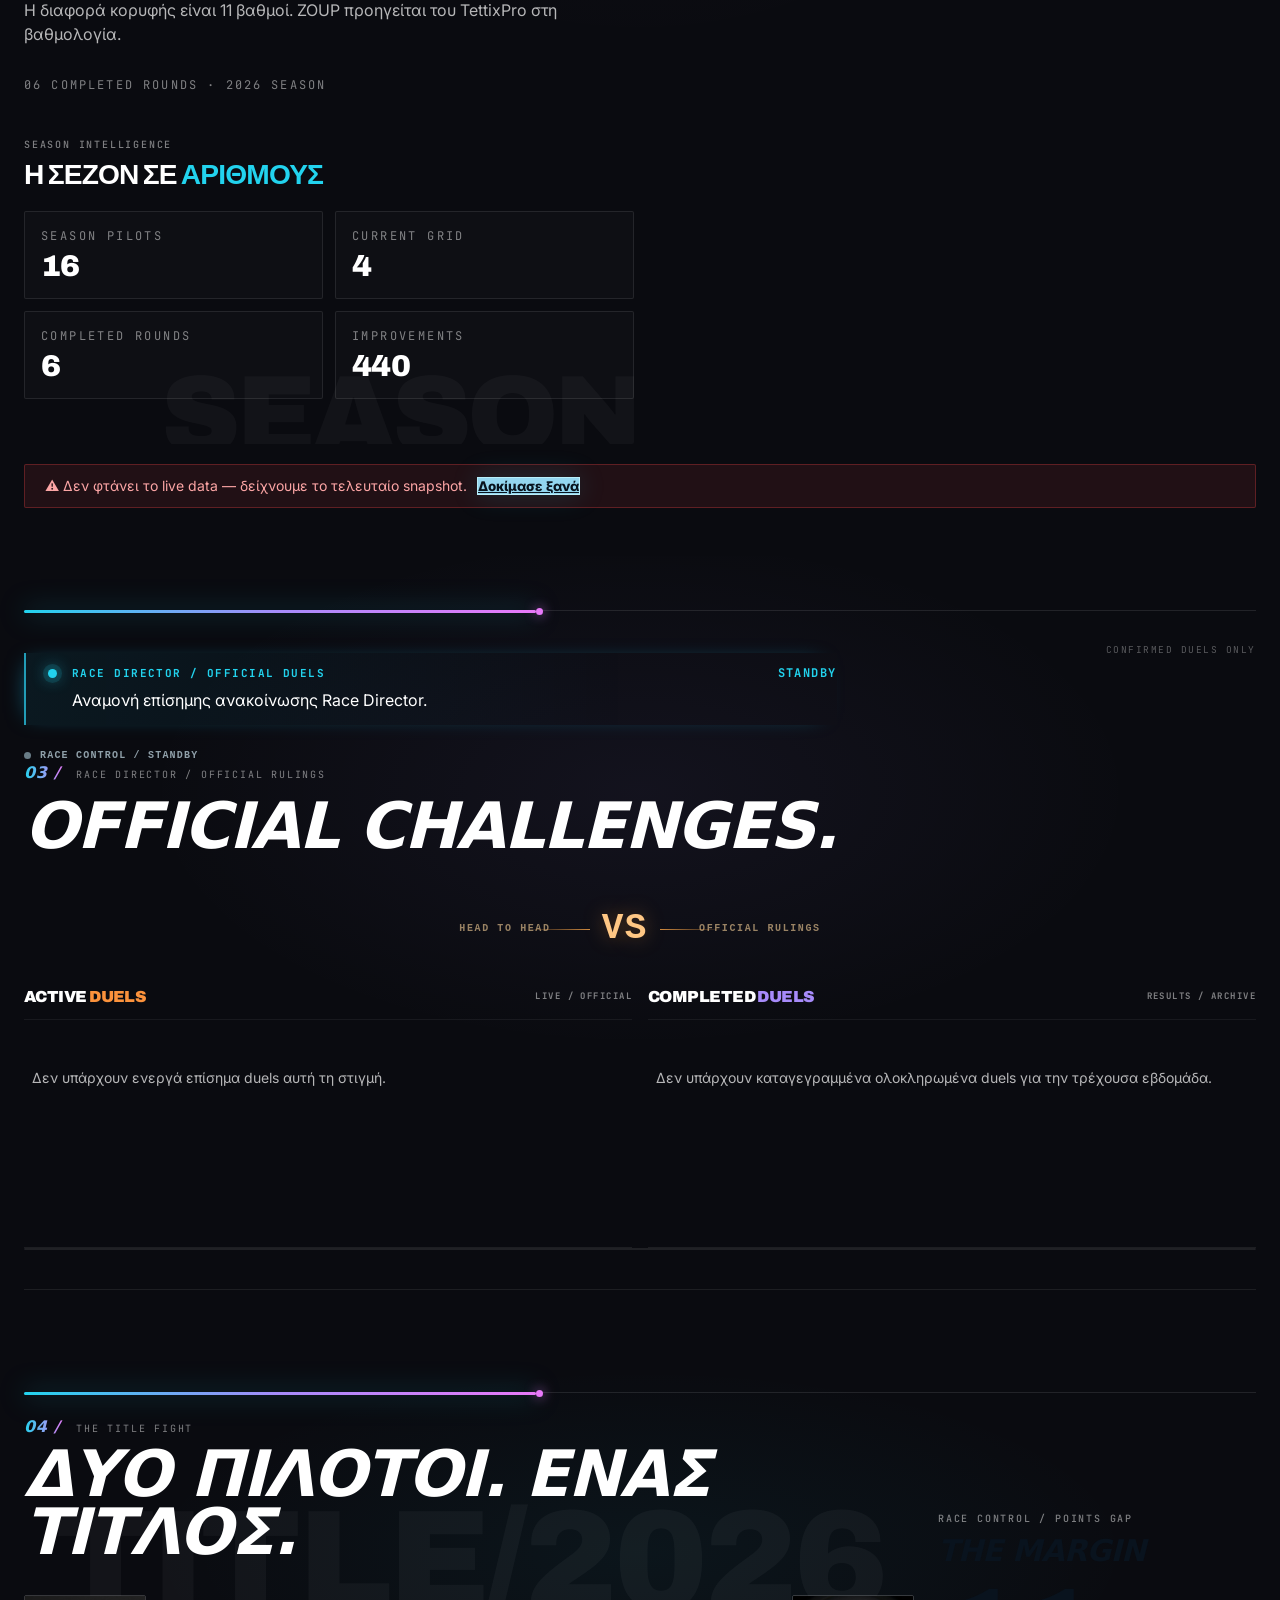
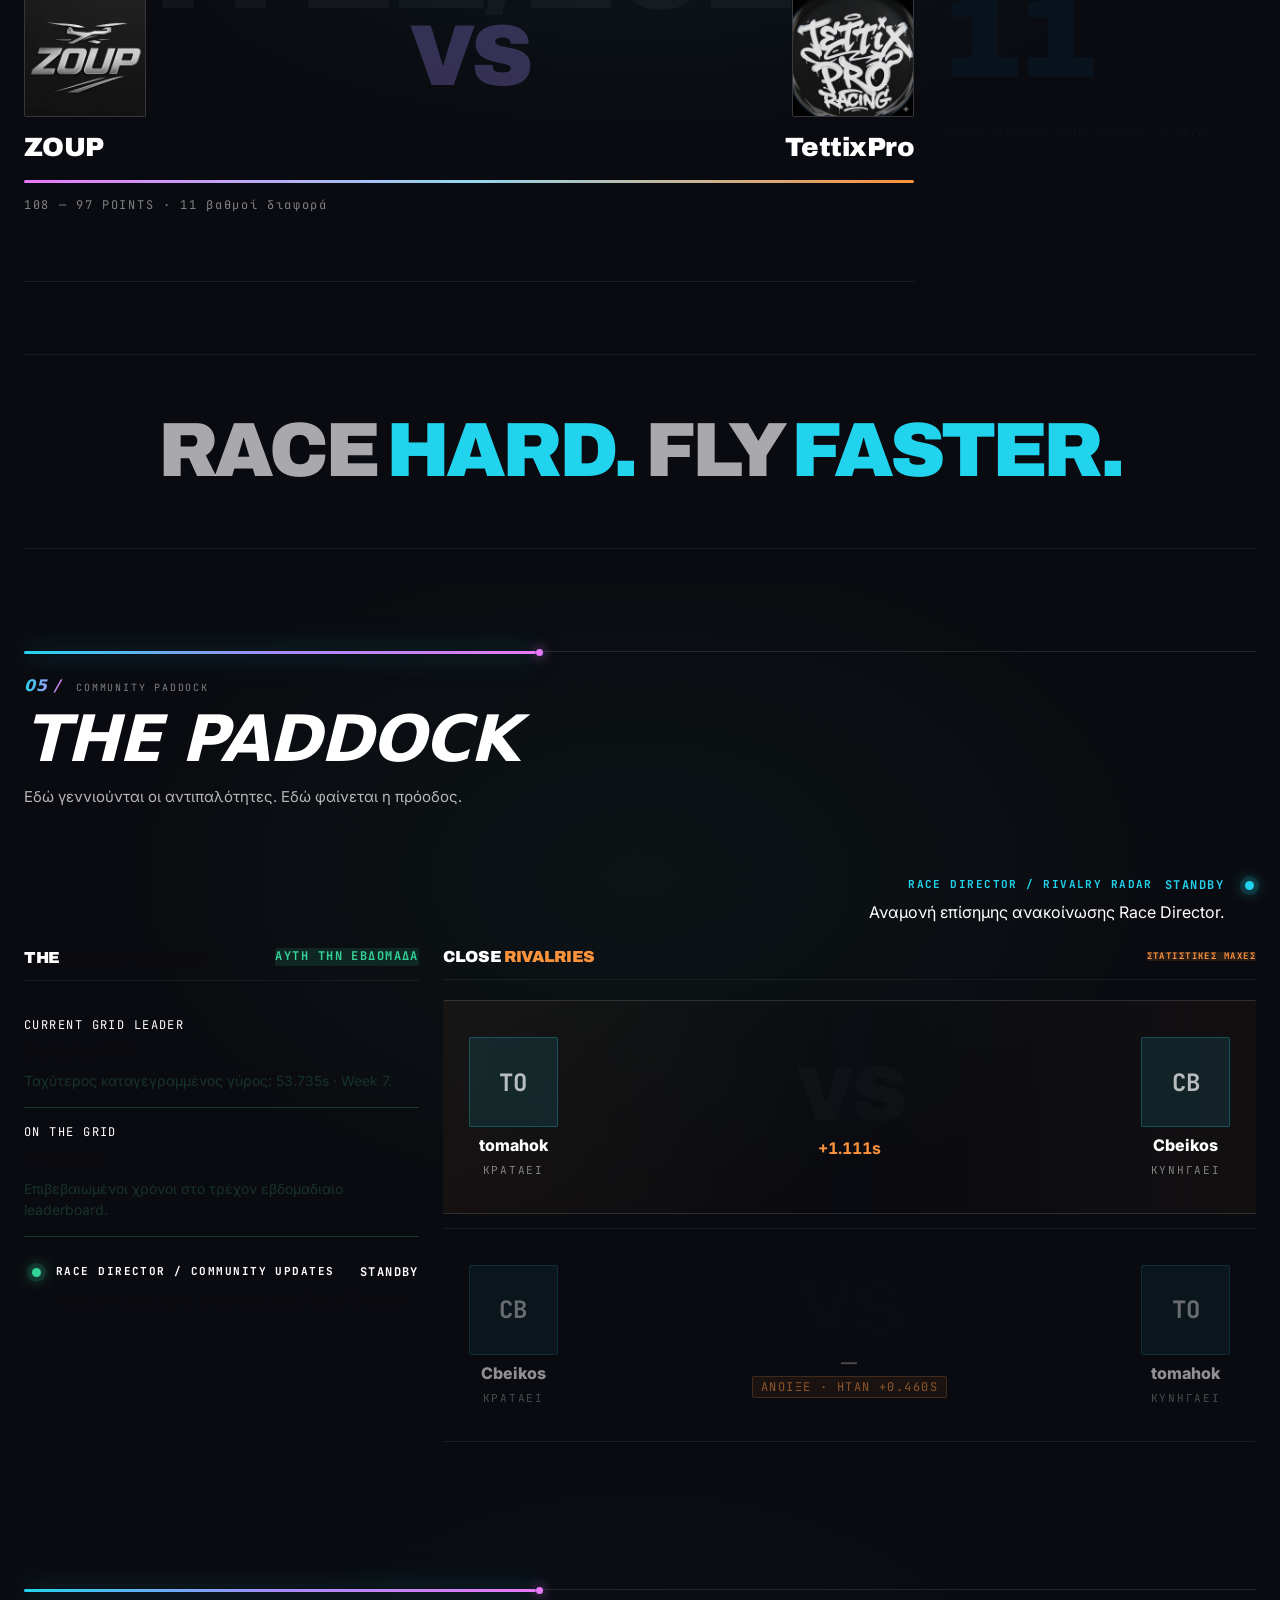
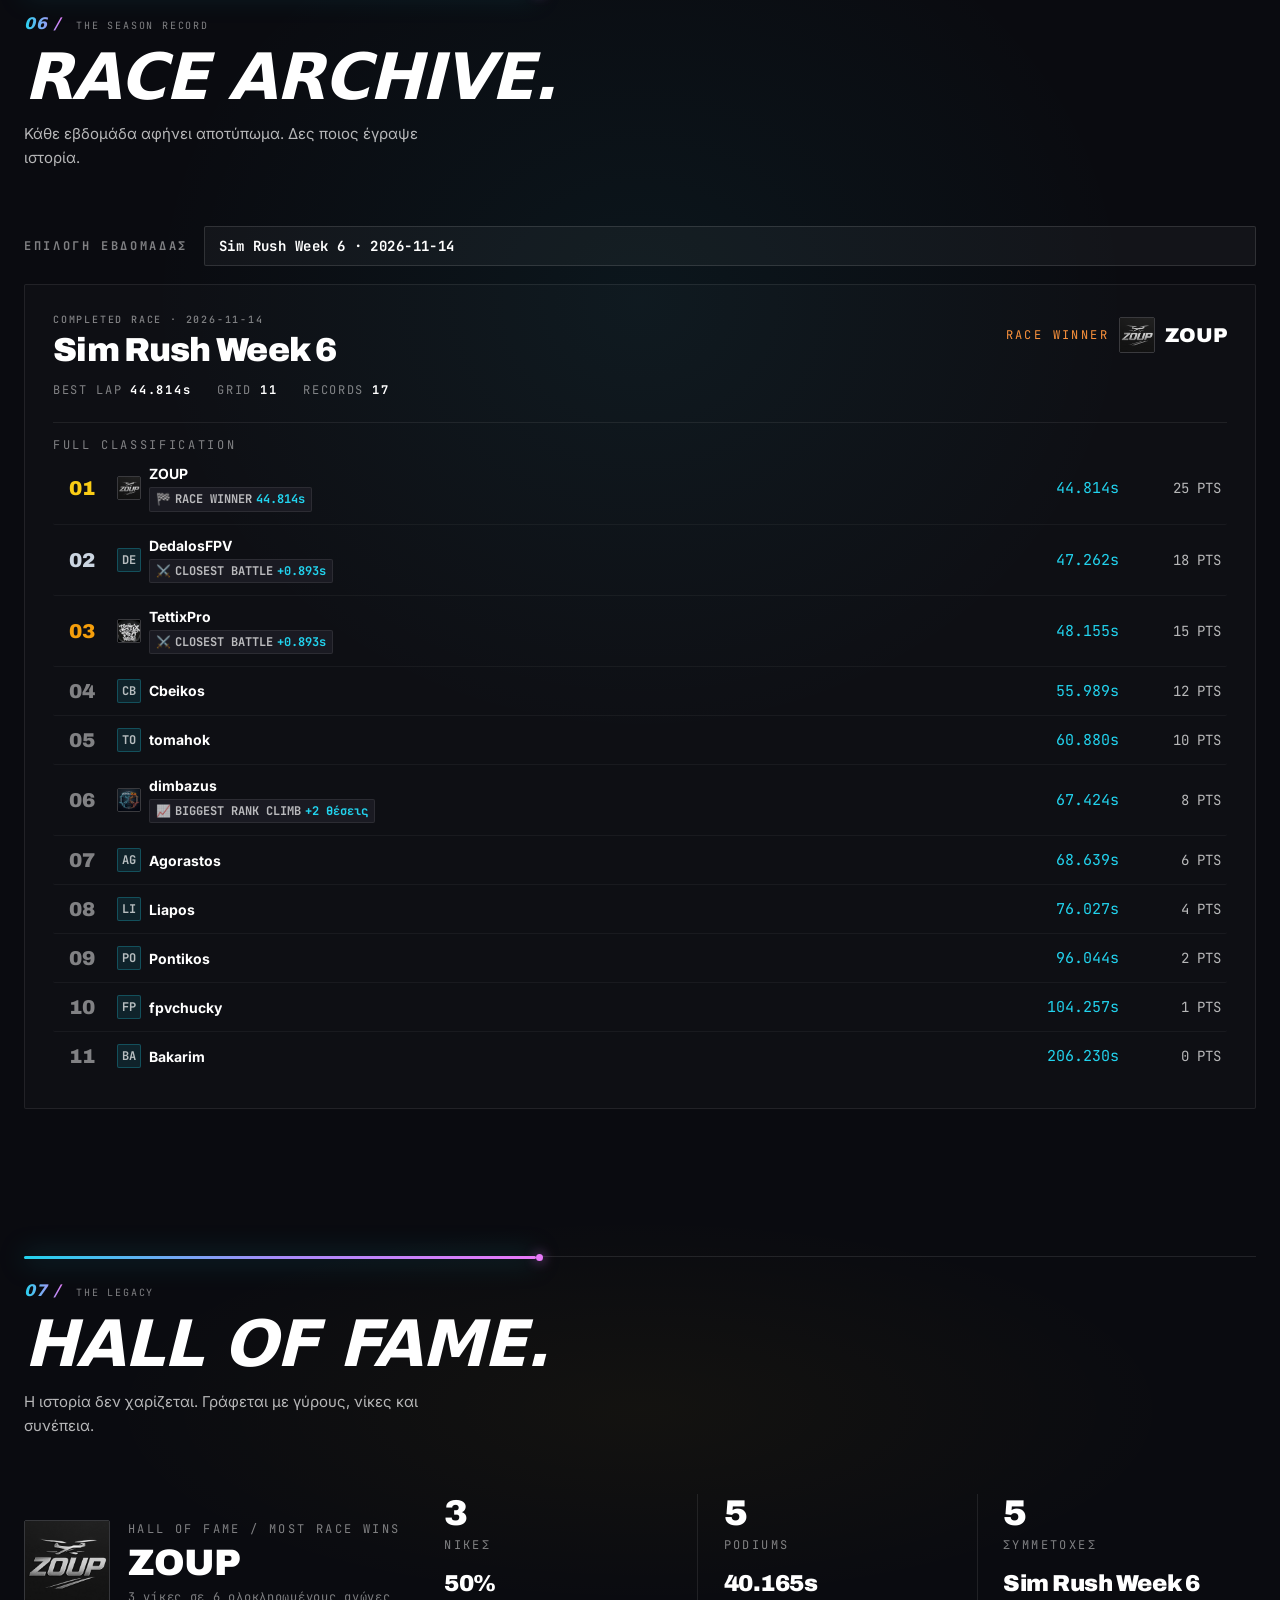
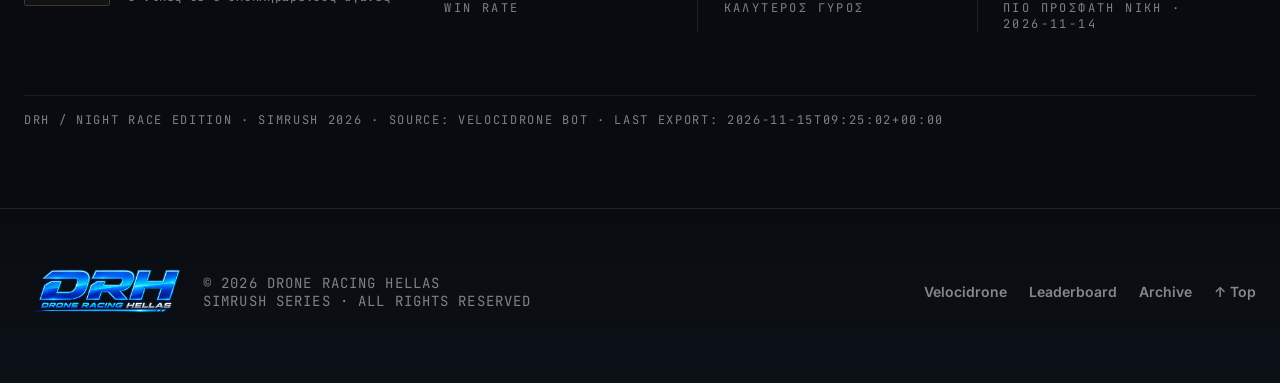
==== commit 56c904f1: "Add hairline-statement.css stylesheet link" ====
--- a/index.html
+++ b/index.html
@@ -24,6 +24,7 @@
 <link rel="stylesheet" href="redesign.css">
 <link rel="stylesheet" href="typography.css">
 <link rel="stylesheet" href="brand.css">
+<link rel="stylesheet" href="hairline-statement.css">
 </head>
 <body>
 <!-- Global fixed navigation: outside the isolated hero stacking context -->
--- a/brand.css
+++ b/brand.css
@@ -376,8 +376,16 @@
      — δεδομένα ανοιχτά, χωρίς κουτιά
    ═══════════════════════════════════════════════════════════════════════════ */
 
-/* ── Φόντο: καθαρό, σχεδόν μαύρο — ΟΧΙ grid παντού (θόρυβος) ── */
-body { background: #07080b; }
+/* ── Φόντο: σκούρο, ΑΛΛΑ με χρωματιστά glows (όχι flat μαύρο) ── */
+body {
+  background: #0a0b10;
+  background-image:
+    radial-gradient(ellipse 70% 45% at 50% -8%, rgba(34,211,238,.16), transparent 62%),
+    radial-gradient(ellipse 55% 40% at 50% 108%, rgba(232,121,249,.12), transparent 60%),
+    radial-gradient(ellipse 45% 38% at 88% 52%, rgba(167,139,250,.09), transparent 58%),
+    radial-gradient(ellipse 45% 38% at 8% 60%, rgba(34,211,238,.06), transparent 58%);
+  background-attachment: fixed;
+}
 
 /* ── SECTION HEAD — ανοιχτό, με gradient νήμα στην κορυφή ── */
 .section-head {
@@ -390,14 +398,19 @@
   position: relative;
 }
 /* Gradient νήμα — λεπτή γραμμή cyan→fuchsia στην κορυφή κάθε section */
-.section-head::before {
+/* ΤΥΠΟΠΟΙΗΜΕΝΟ GRADIENT HAIRLINE — ίδιο σε ΟΛΑ τα sections */
+.section-head::before,
+#challenges .ch-top::before,
+#championship .tf-wrap::before {
   content: "";
   position: absolute;
   top: -1px;
   left: 0;
-  width: clamp(120px, 20vw, 280px);
-  height: 1px;
+  width: clamp(180px, 22vw, 320px);
+  height: 2px;
   background: linear-gradient(90deg, var(--cyan), var(--fuchsia));
+  box-shadow: 0 0 18px rgba(34,211,238,.35);
+  border-radius: 1px;
 }
 
 .section-head .sh-left {
@@ -419,10 +432,14 @@
   font-family: var(--f-d, "Archivo", sans-serif);
   font-style: italic;
   font-weight: 900;
-  font-size: 14px;
-  color: var(--cyan);
+  font-size: 15px;
   letter-spacing: .02em;
   opacity: 1;
+  background: linear-gradient(90deg, var(--cyan), var(--fuchsia));
+  -webkit-background-clip: text;
+  background-clip: text;
+  -webkit-text-fill-color: transparent;
+  color: transparent;
 }
 .section-head h2 {
   font-family: var(--f-d, "Archivo", sans-serif);
@@ -452,36 +469,78 @@
   margin: 16px 0 0;
 }
 
-/* ── CARDS — ανοιχτά, χωρίς κουτί. Μόνο μια απαλή κάτω γραμμή όπου χρειάζεται ── */
-.card {
-  background: transparent !important;
-  box-shadow: none !important;
-  border-radius: 0 !important;
-  border: 0 !important;
-  border-bottom: 1px solid rgba(255,255,255,.08) !important;
-  padding: 0 0 clamp(24px, 3vw, 40px) 0 !important;
-}
-.card::after,
-.card::before {
-  display: none !important;
-}
-
-/* Τα «στενά» data panels (podium, intel, live) — ίδια γλώσσα, καμία διαφορά */
+/* ═══════════════════════════════════════════════════════════════════════════
+   Α) ΑΤΜΟΣΦΑΙΡΙΚΕΣ ΖΩΝΕΣ — χρώμα στο φόντο κάθε section, ΟΧΙ στα cards
+   Β) TIMING BOARD — τα data γίνονται γραμμές, τα cards εξαφανίζονται
+   ═══════════════════════════════════════════════════════════════════════════ */
+
+/* ── Β. Τα cards γίνονται ΑΟΡΑΤΑ — μόνο χώρος, κανένα κουτί, κανένα tint ── */
+.card,
 .podium-card,
 .intel-card,
-.reveal-card,
+#live-card,
 .tf-card,
 .margin-card,
-#live-card,
+.ch-card,
 .drh-official-active,
 .drh-official-resolved,
 .drh-breakthrough-panel,
 .drh-rivalry-panel {
   background: transparent !important;
   box-shadow: none !important;
+  border: 0 !important;
   border-radius: 0 !important;
-  border: 0 !important;
-  border-bottom: 1px solid rgba(255,255,255,.08) !important;
+  padding: 0 0 clamp(28px, 3.5vw, 48px) 0 !important;
+}
+.card::after,
+.card::before {
+  display: none !important;
+}
+
+/* ── Α. Ατμοσφαιρική ζώνη πίσω από ΚΑΘΕ section ── */
+main > section {
+  position: relative;
+}
+main > section::before {
+  content: "";
+  position: absolute;
+  inset: -8% -6vw;
+  z-index: -1;
+  pointer-events: none;
+}
+/* Κάθε section με δικό του χρώμα — εναλλάξ cyan / fuchsia / violet */
+#track-reveal::before {
+  background: radial-gradient(ellipse 55% 50% at 50% 30%, rgba(34,211,238,.06), transparent 65%);
+}
+#timing::before {
+  background: radial-gradient(ellipse 60% 55% at 50% 30%, rgba(232,121,249,.05), transparent 65%);
+}
+#challenges::before {
+  background: radial-gradient(ellipse 55% 50% at 50% 30%, rgba(167,139,250,.06), transparent 65%);
+}
+#championship::before {
+  background: radial-gradient(ellipse 55% 50% at 50% 35%, rgba(34,211,238,.05), transparent 65%);
+}
+#battles::before {
+  background: radial-gradient(ellipse 60% 55% at 50% 30%, rgba(52,211,153,.045), transparent 65%);
+}
+#archive::before {
+  background: radial-gradient(ellipse 55% 50% at 50% 30%, rgba(34,211,238,.055), transparent 65%);
+}
+#hall-of-fame::before {
+  background: radial-gradient(ellipse 60% 55% at 50% 35%, rgba(250,204,21,.04), transparent 65%);
+}
+
+/* ── Β. TIMING BOARD — οι γραμμές του leaderboard γίνονται το βασικό στοιχείο ── */
+#live-card .lb-head,
+#live-card .lb-row {
+  border-bottom: 1px solid rgba(255,255,255,.08);
+}
+#live-card .lb-row:last-child {
+  border-bottom: 0;
+}
+#live-card .lb-head {
+  border-bottom: 1px solid rgba(255,255,255,.14);
 }
 
 /* ── TAG → λιτό label (όχι κουτί) ── */
@@ -530,7 +589,6 @@
 
 /* ── #challenges — το ch-card ανοίγει, το ch-top γίνεται section-head ── */
 #challenges .ch-card {
-  background: transparent !important;
   box-shadow: none !important;
   border: 0 !important;
   border-radius: 0 !important;
@@ -542,15 +600,6 @@
   padding-top: 24px;
   border-top: 1px solid rgba(255,255,255,.1);
   position: relative;
-}
-#challenges .ch-top::before {
-  content: "";
-  position: absolute;
-  top: -1px;
-  left: 0;
-  width: clamp(120px, 20vw, 280px);
-  height: 1px;
-  background: linear-gradient(90deg, var(--cyan), var(--fuchsia));
 }
 #challenges .ch-top .kick {
   display: flex;
@@ -593,7 +642,6 @@
 /* Τα εσωτερικά cards των duels ανοίγουν επίσης */
 #challenges .drh-official-active,
 #challenges .drh-official-resolved {
-  background: transparent !important;
   box-shadow: none !important;
   border: 0 !important;
   border-bottom: 1px solid rgba(255,255,255,.08) !important;
@@ -603,7 +651,6 @@
 /* ── #championship — tf-card & margin-card ανοίγουν, τίτλοι italic ── */
 #championship .tf-card,
 #championship .margin-card {
-  background: transparent !important;
   box-shadow: none !important;
   border: 0 !important;
   border-radius: 0 !important;
@@ -616,15 +663,6 @@
   border-top: 1px solid rgba(255,255,255,.1);
   padding-top: 24px;
   position: relative;
-}
-#championship .tf-wrap::before {
-  content: "";
-  position: absolute;
-  top: -1px;
-  left: 0;
-  width: clamp(120px, 20vw, 280px);
-  height: 1px;
-  background: linear-gradient(90deg, var(--cyan), var(--fuchsia));
 }
 #championship .tf-card .kick {
   display: flex;
--- a/hairline-statement.css
+++ b/hairline-statement.css
@@ -0,0 +1,59 @@
+/* ═══════════════════════════════════════════════════════════════════════════
+   HAIRLINE — STATEMENT (εναλλακτική, πιο έντονη)
+   ---------------------------------------------------------------------------
+   Φόρτωσέ το ΜΕΤΑ το brand.css. Αντικαθιστά το λεπτό hairline με ένα
+   πιο «statement»: πιο παχύ, πιο μακρύ, τριπλό gradient, πιο δυνατό glow,
+   και ο αριθμός του section κάθεται ΠΑΝΩ στη γραμμή (mile marker).
+
+   Αλλαγή: μόνο η γραμμή στην κορυφή κάθε section — τίποτα άλλο.
+   ═══════════════════════════════════════════════════════════════════════════ */
+
+/* ── 1. Η γραμμή γίνεται πιο statement ── */
+.section-head::before,
+#challenges .ch-top::before,
+#championship .tf-wrap::before {
+  height: 3px;
+  width: clamp(240px, 40vw, 600px);
+  background: linear-gradient(90deg,
+    var(--cyan) 0%,
+    var(--violet) 50%,
+    var(--fuchsia) 100%);
+  box-shadow: 0 0 26px rgba(34,211,238,.55);
+  border-radius: 2px;
+}
+
+/* ── 2. Το σημείο τέλους της γραμμής «ανάβει» (bullet) ── */
+.section-head::after,
+#challenges .ch-top::after,
+#championship .tf-wrap::after {
+  content: "";
+  position: absolute;
+  top: -3px;
+  left: clamp(240px, 40vw, 600px);
+  width: 7px;
+  height: 7px;
+  border-radius: 50%;
+  background: var(--fuchsia);
+  box-shadow: 0 0 12px rgba(232,121,249,.8);
+}
+
+/* ── 3. Ο αριθμός του section κάθεται πάνω δεξιά — σαν mile marker ── */
+.section-head .sec-no,
+#challenges .ch-top .sec-no,
+#championship .tf-card .sec-no {
+  font-size: 16px;
+  letter-spacing: .04em;
+  padding-right: 4px;
+  background: linear-gradient(90deg, var(--cyan), var(--fuchsia));
+  -webkit-background-clip: text;
+  background-clip: text;
+  -webkit-text-fill-color: transparent;
+  color: transparent;
+}
+
+/* ── 4. Ανάβει πιο έντονα στο hover του section ── */
+main > section:hover .section-head::before,
+main > section:hover .ch-top::before,
+main > section:hover .tf-wrap::before {
+  box-shadow: 0 0 34px rgba(34,211,238,.75);
+}
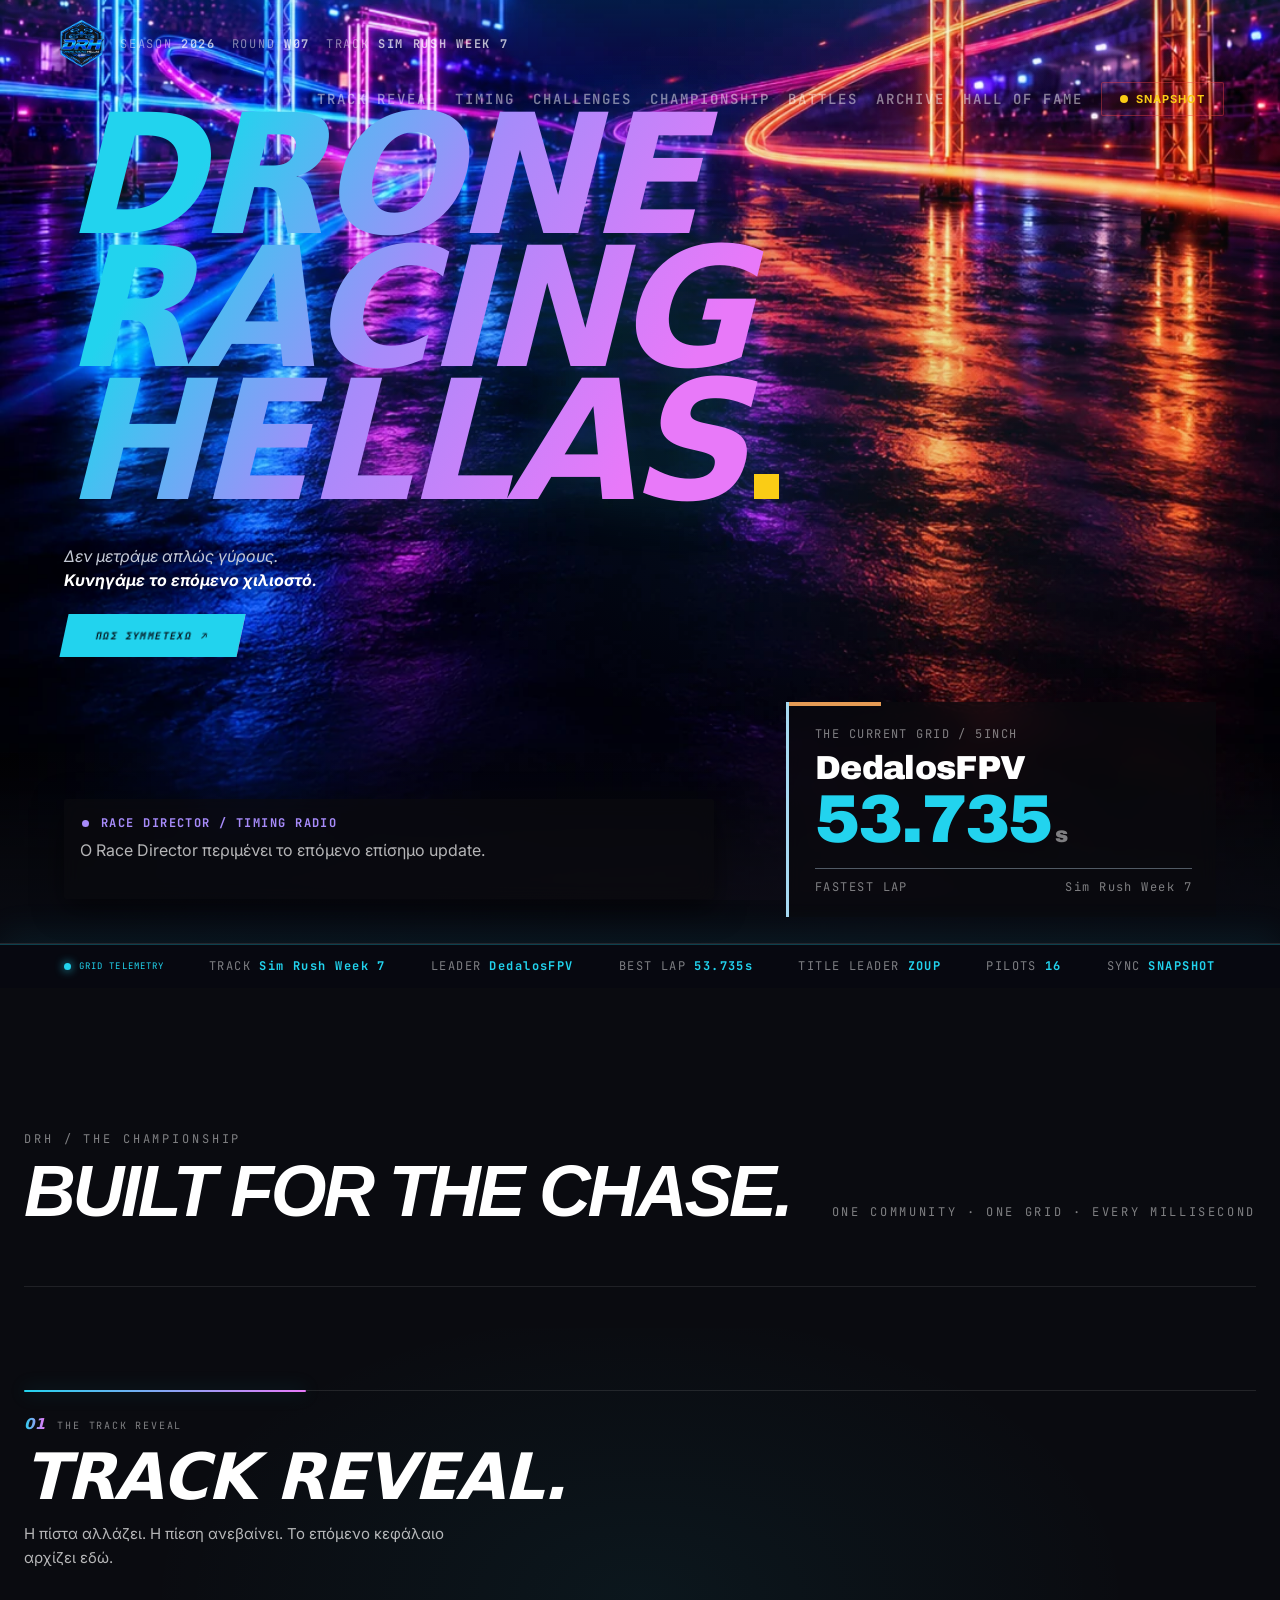
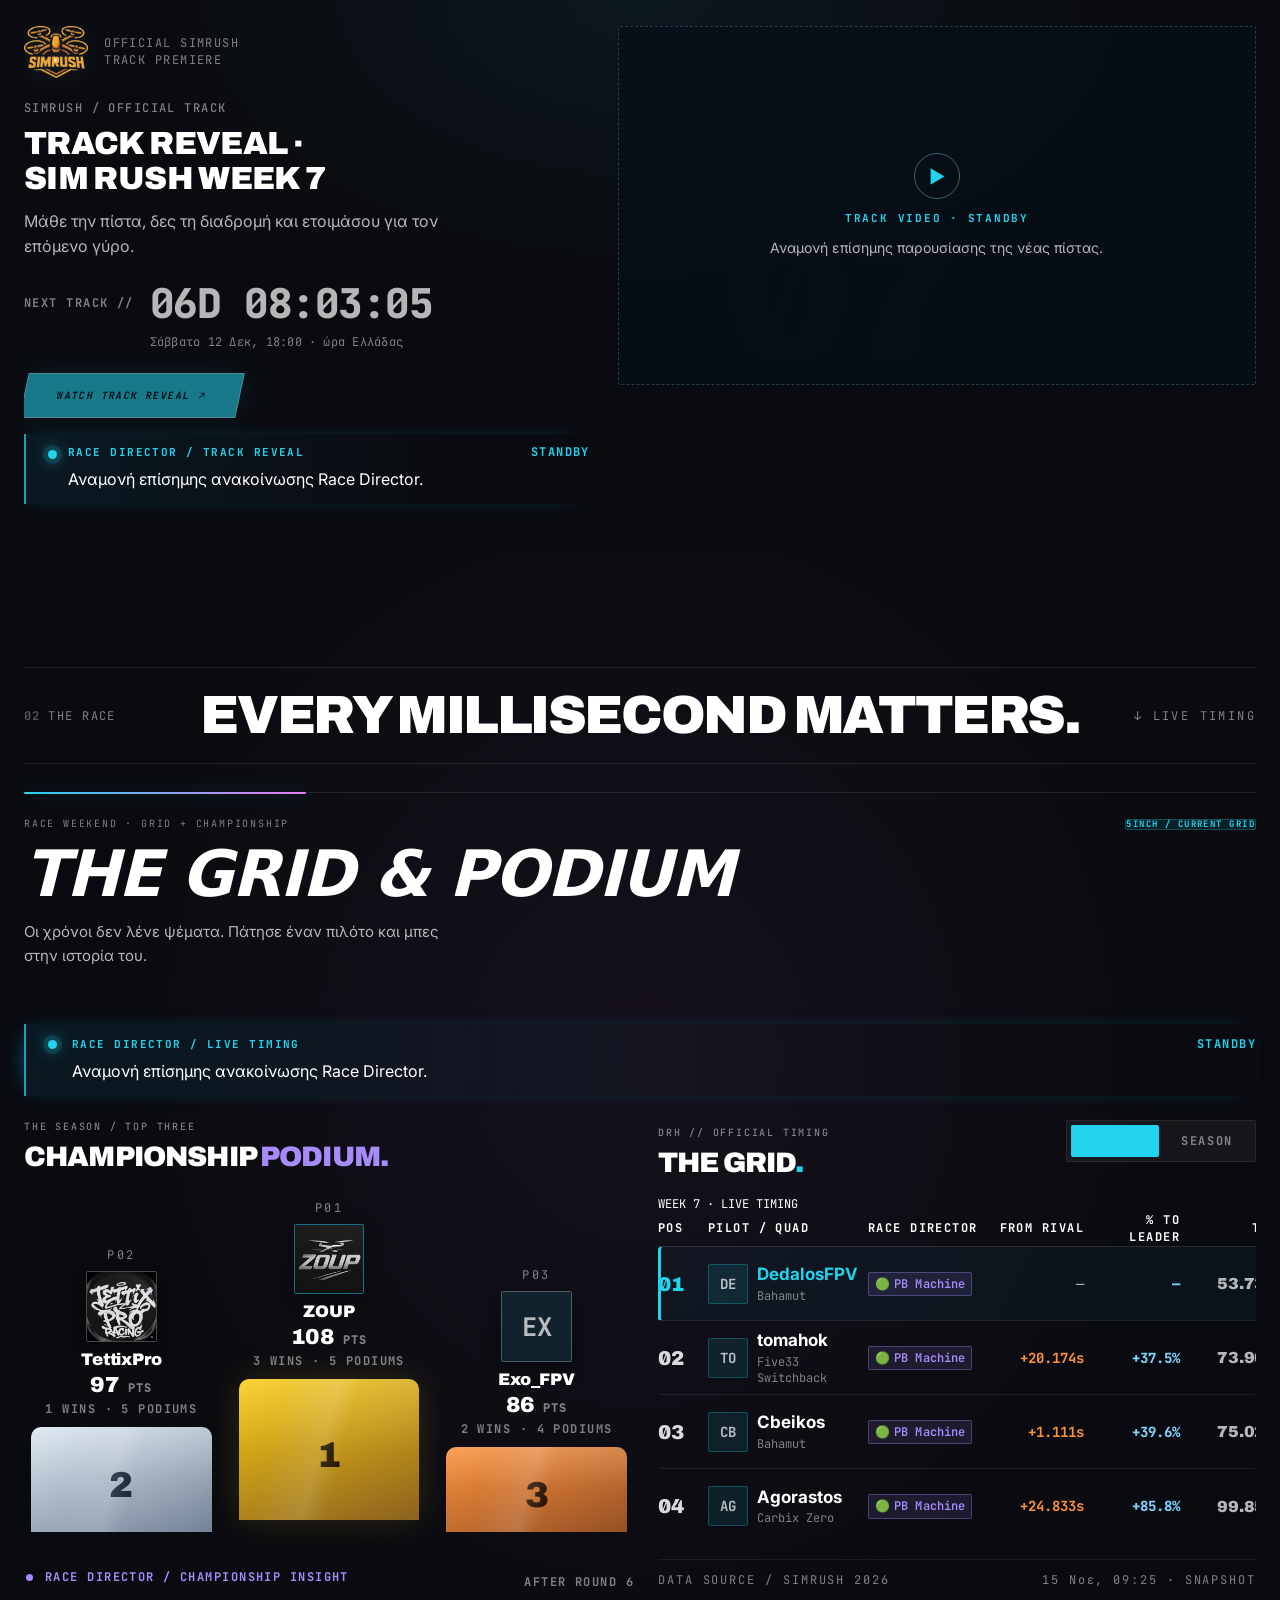
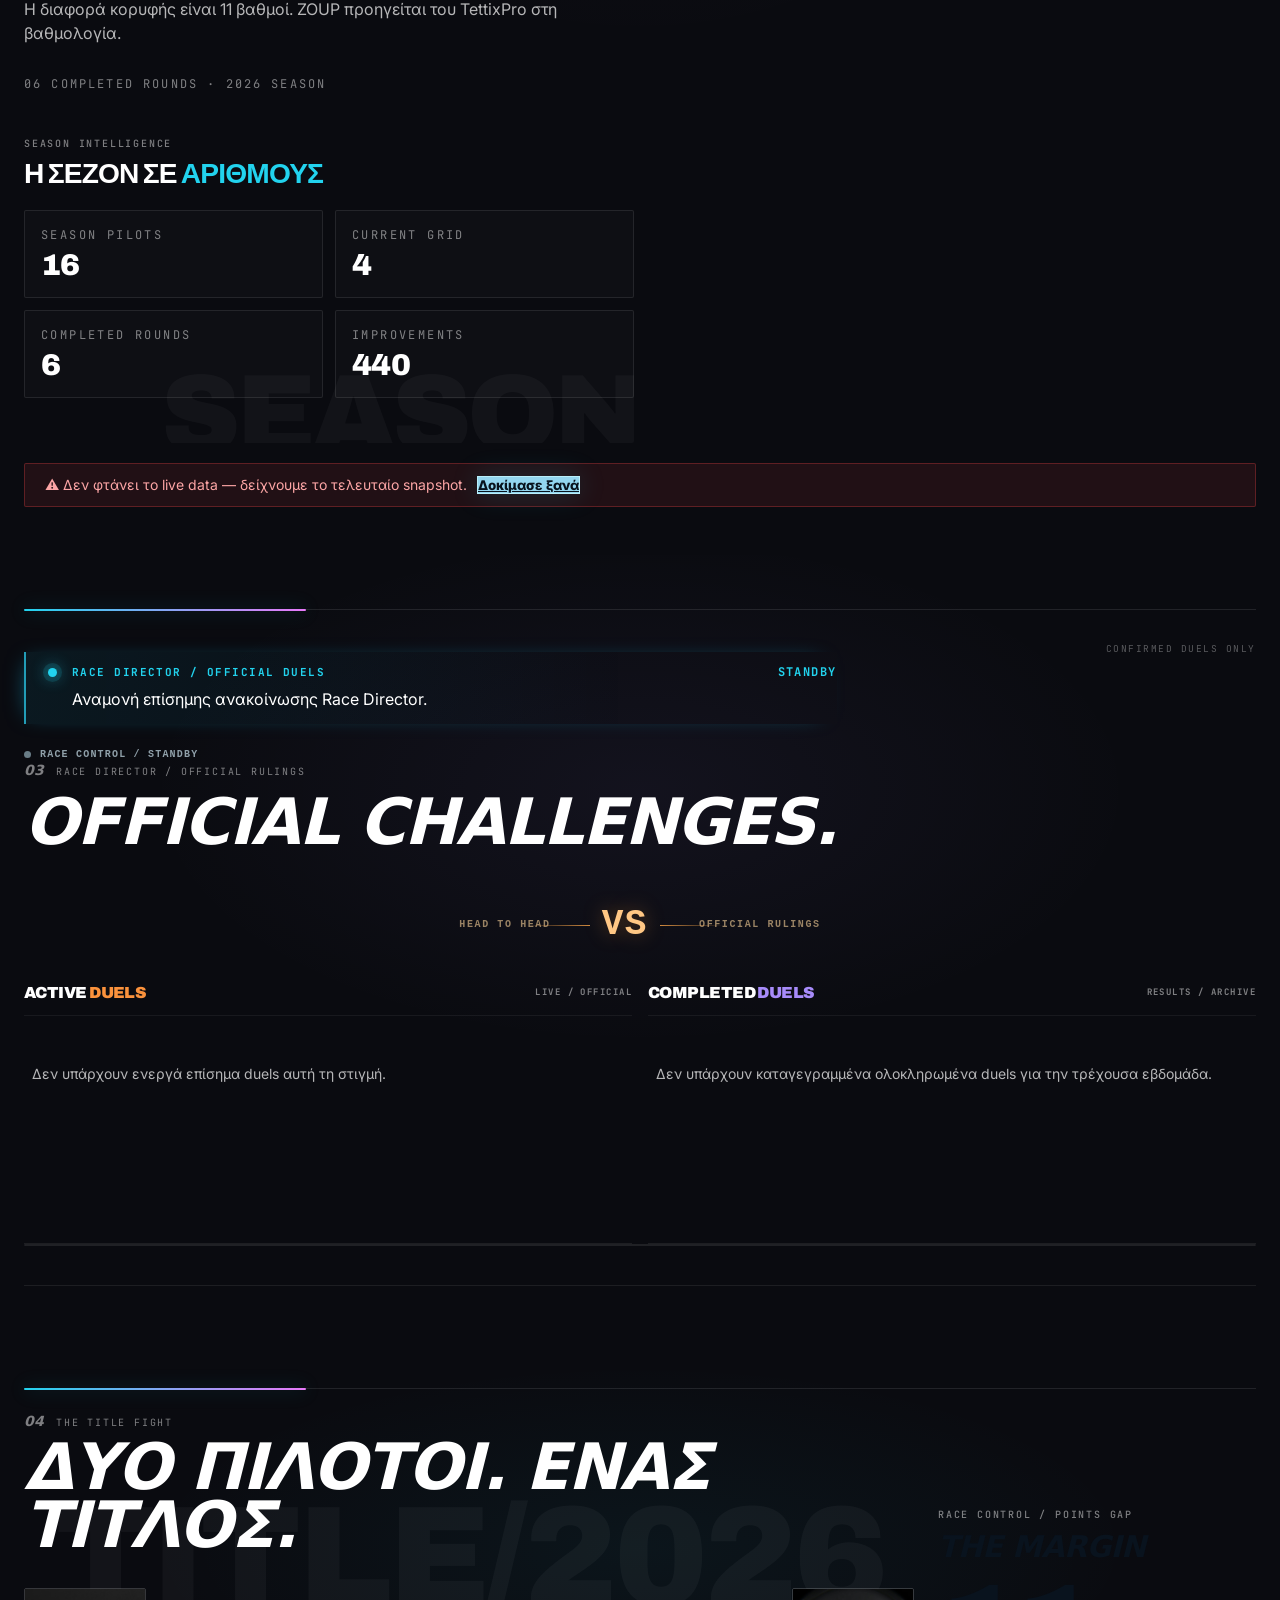
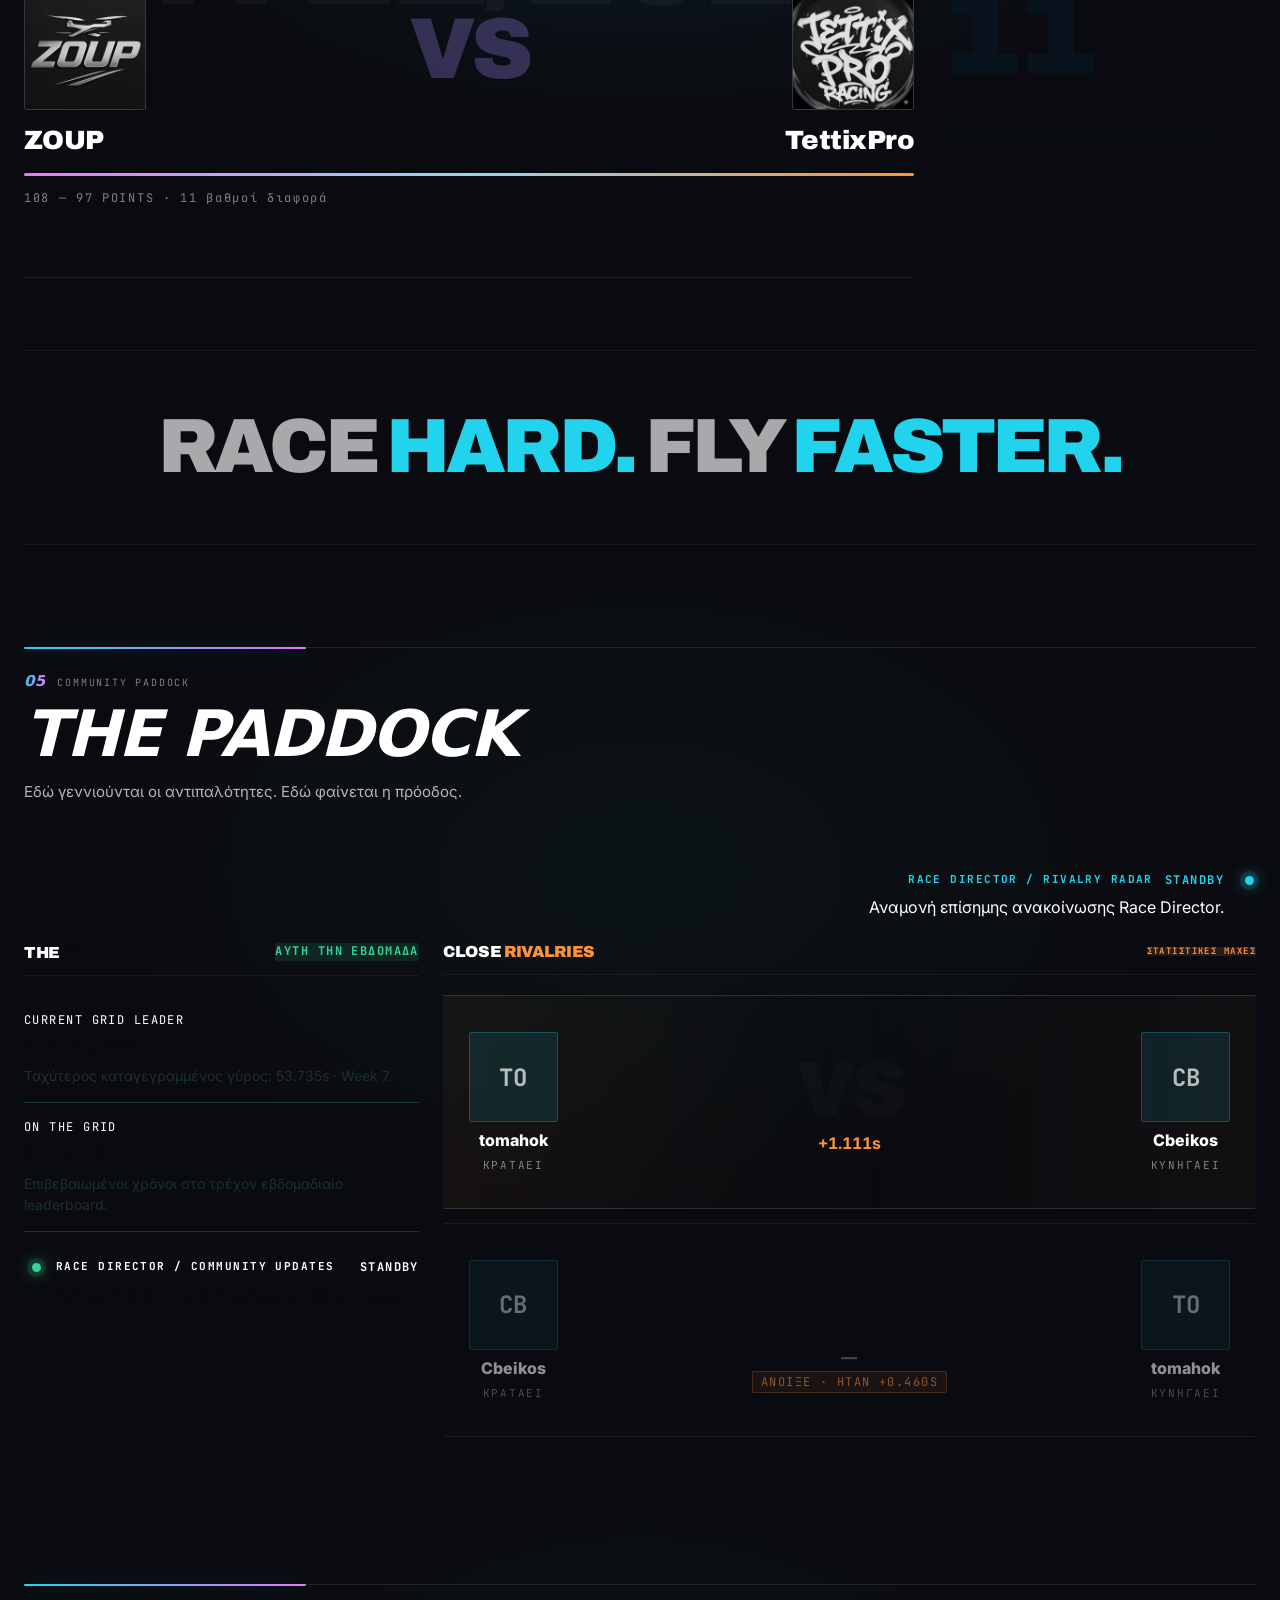
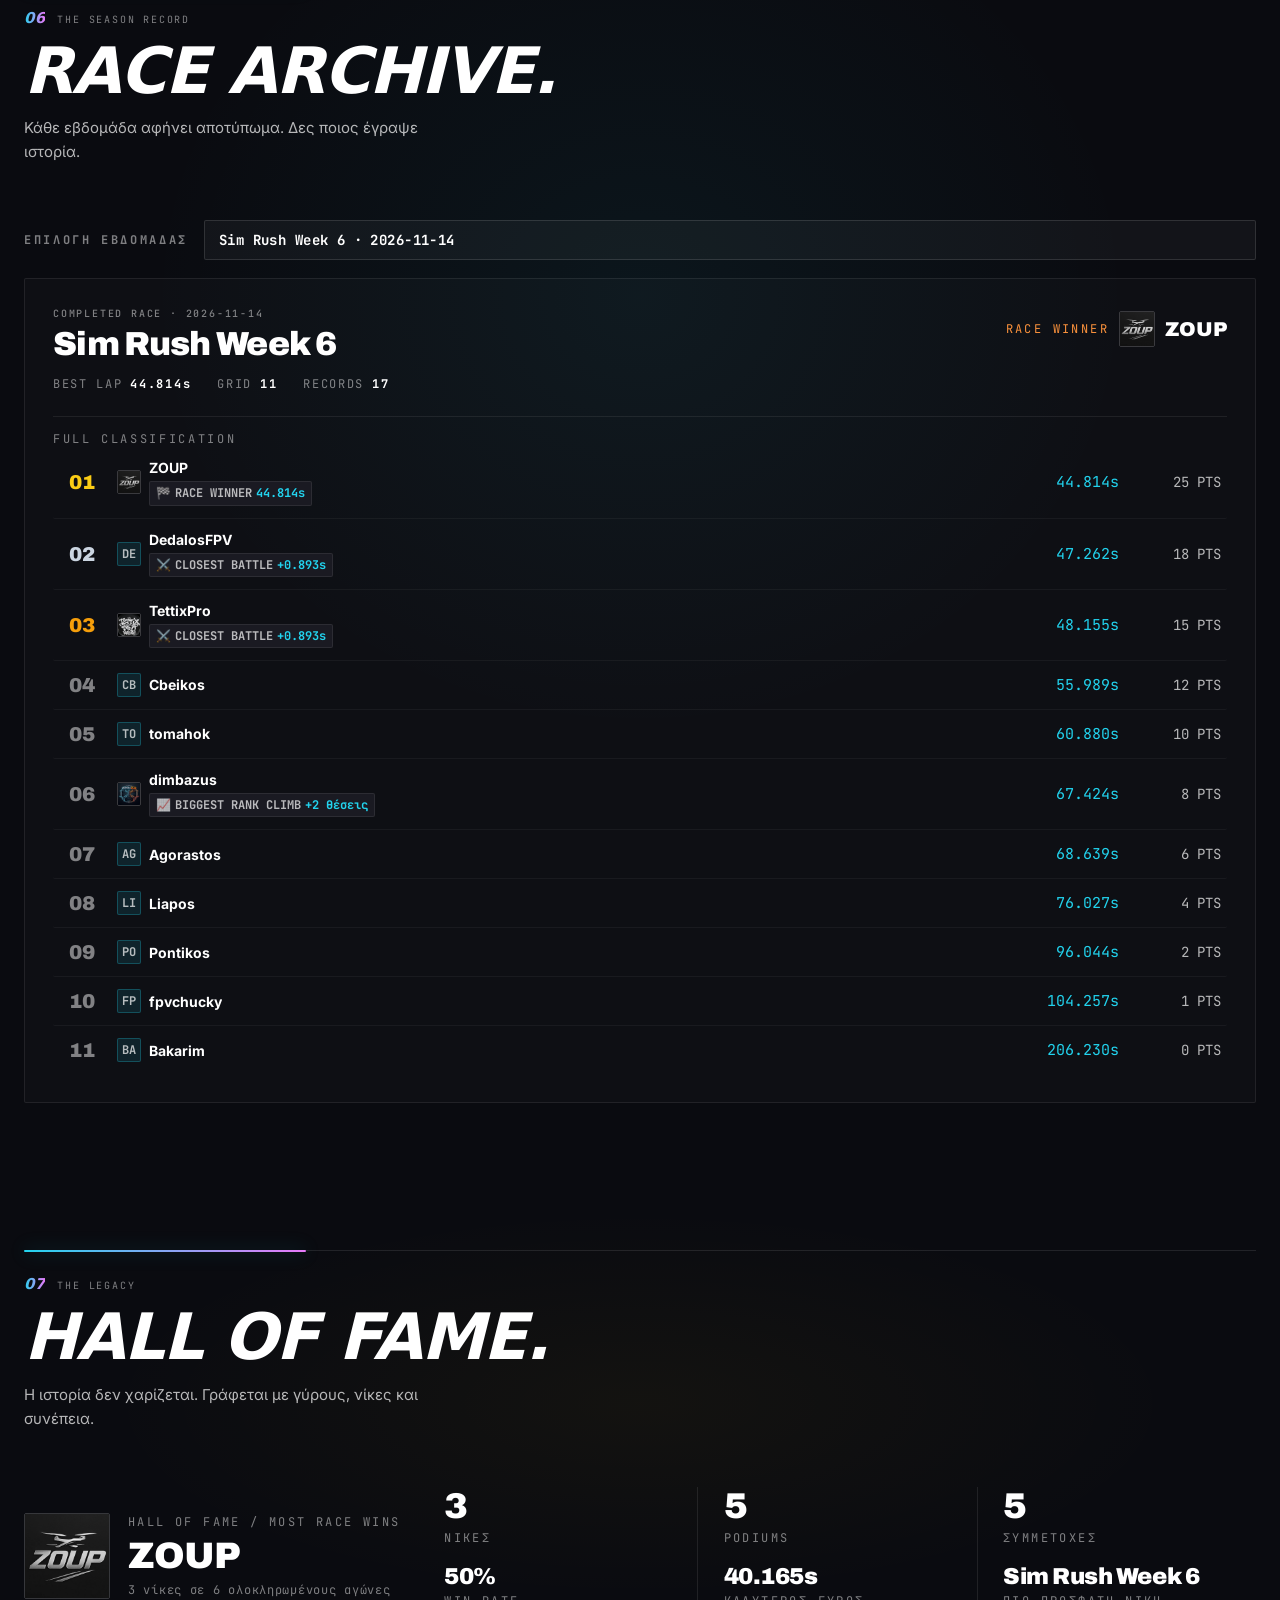
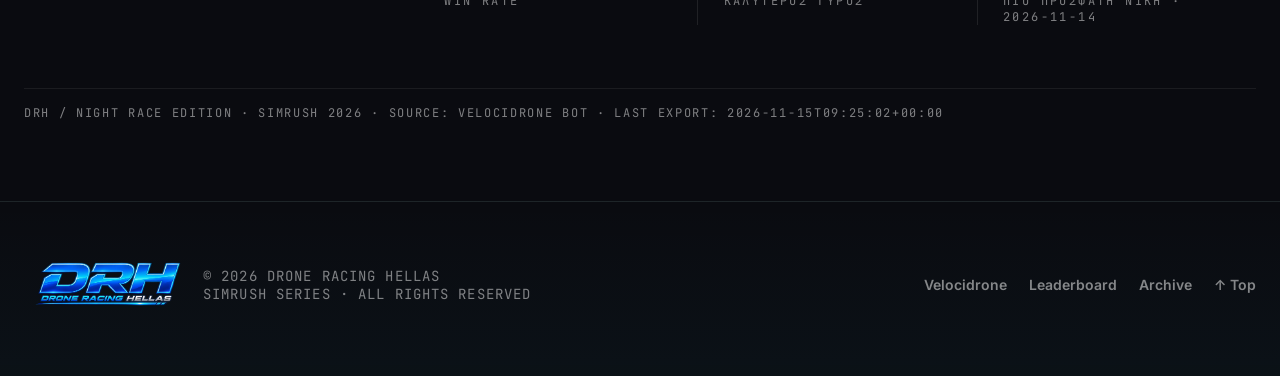
==== commit d604b2c5: "Add files via upload" ====
--- a/index.html
+++ b/index.html
@@ -24,7 +24,6 @@
 <link rel="stylesheet" href="redesign.css">
 <link rel="stylesheet" href="typography.css">
 <link rel="stylesheet" href="brand.css">
-<link rel="stylesheet" href="hairline-statement.css">
 </head>
 <body>
 <!-- Global fixed navigation: outside the isolated hero stacking context -->
@@ -113,7 +112,7 @@
 <section class="reveal" id="track-reveal">
 <div class="section-head">
 <div class="sh-left">
-<div class="kick" style="color:var(--cyan)"><span class="sec-no">01 /</span>THE TRACK REVEAL</div>
+<div class="kick" style="color:var(--cyan)"><span class="sec-no"><b>01</b></span>THE TRACK REVEAL</div>
 <h2>TRACK <span>REVEAL.</span></h2>
 <p>Η πίστα αλλάζει. Η πίεση ανεβαίνει. Το επόμενο κεφάλαιο αρχίζει εδώ.</p>
 </div>
@@ -135,7 +134,7 @@
 <!-- 02 · THE GRID & PODIUM -->
 <section class="reveal" data-layout-group="A" id="timing">
 <div class="eml-band">
-<span class="eml-kick mono"><span class="sec-no">02 /</span> THE RACE</span>
+<span class="eml-kick mono"><span class="sec-no"><b>02</b></span> THE RACE</span>
 <h2 class="eml-title">EVERY MILLISECOND <span>MATTERS.</span></h2>
 <span class="eml-right mono">↓ LIVE TIMING</span>
 </div>
@@ -199,7 +198,7 @@
 <div class="sh-left">
 <div class="drh-inline-radio" id="drh-inline-duels" hidden></div>
 <div class="drh-broadcast-signal" id="drh-broadcast-signal" aria-live="off"><span class="drh-broadcast-signal__dot"></span><span id="drh-broadcast-signal-label">RACE CONTROL / STANDBY</span></div>
-<div class="kick" style="color:var(--orange)"><span class="sec-no">03 /</span>RACE DIRECTOR / OFFICIAL RULINGS</div>
+<div class="kick" style="color:var(--orange)"><span class="sec-no"><b>03</b></span>RACE DIRECTOR / OFFICIAL RULINGS</div>
 <h2>OFFICIAL <span style="color:var(--orange)">CHALLENGES.</span></h2>
 </div>
 <span class="ch-meta mono">CONFIRMED DUELS ONLY</span>
@@ -216,7 +215,7 @@
 <div class="tf-wrap">
 <div class="card tf-card">
 <div aria-hidden="true" class="tf-ghost" id="tf-ghost">TITLE/2026</div>
-<div class="kick" style="color:var(--fuchsia)"><span class="sec-no">04 /</span> THE TITLE FIGHT</div>
+<div class="kick" style="color:var(--fuchsia)"><span class="sec-no"><b>04</b></span> THE TITLE FIGHT</div>
 <h2 class="tf-h">ΔΥΟ ΠΙΛΟΤΟΙ. ΕΝΑΣ ΤΙΤΛΟΣ.</h2>
 <div class="tf-arena" id="tf-grid"></div>
 <div class="tf-names"><span class="tf-nm a nm" data-pilot="" id="tf-name-a">—</span><span class="tf-nm c nm" data-pilot="" id="tf-name-c" hidden>—</span><span class="tf-nm b nm" data-pilot="" id="tf-name-b">—</span></div>
@@ -239,7 +238,7 @@
 <section class="reveal" data-layout-group="B" id="battles">
 <div class="section-head">
 <div class="sh-left">
-<div class="kick" style="color:var(--emerald)"><span class="sec-no">05 /</span>COMMUNITY PADDOCK</div>
+<div class="kick" style="color:var(--emerald)"><span class="sec-no"><b>05</b></span>COMMUNITY PADDOCK</div>
 <h2>THE <span style="color:var(--emerald)">PADDOCK</span></h2>
 <p>Εδώ γεννιούνται οι αντιπαλότητες. Εδώ φαίνεται η πρόοδος.</p>
 </div>
@@ -266,7 +265,7 @@
 <section class="reveal" data-layout-group="full" id="archive">
 <div class="section-head">
 <div class="sh-left">
-<div class="kick" style="color:var(--cyan)"><span class="sec-no">06 /</span>THE SEASON RECORD</div>
+<div class="kick" style="color:var(--cyan)"><span class="sec-no"><b>06</b></span>THE SEASON RECORD</div>
 <h2>RACE <span>ARCHIVE.</span></h2>
 <p>Κάθε εβδομάδα αφήνει αποτύπωμα. Δες ποιος έγραψε ιστορία.</p>
 </div>
@@ -299,7 +298,7 @@
 <section class="reveal" data-layout-group="solo" id="hall-of-fame">
 <div class="section-head">
 <div class="sh-left">
-<div class="kick" style="color:var(--cyan)"><span class="sec-no">07 /</span>THE LEGACY</div>
+<div class="kick" style="color:var(--cyan)"><span class="sec-no"><b>07</b></span>THE LEGACY</div>
 <h2>HALL OF <span>FAME.</span></h2>
 <p>Η ιστορία δεν χαρίζεται. Γράφεται με γύρους, νίκες και συνέπεια.</p>
 </div>
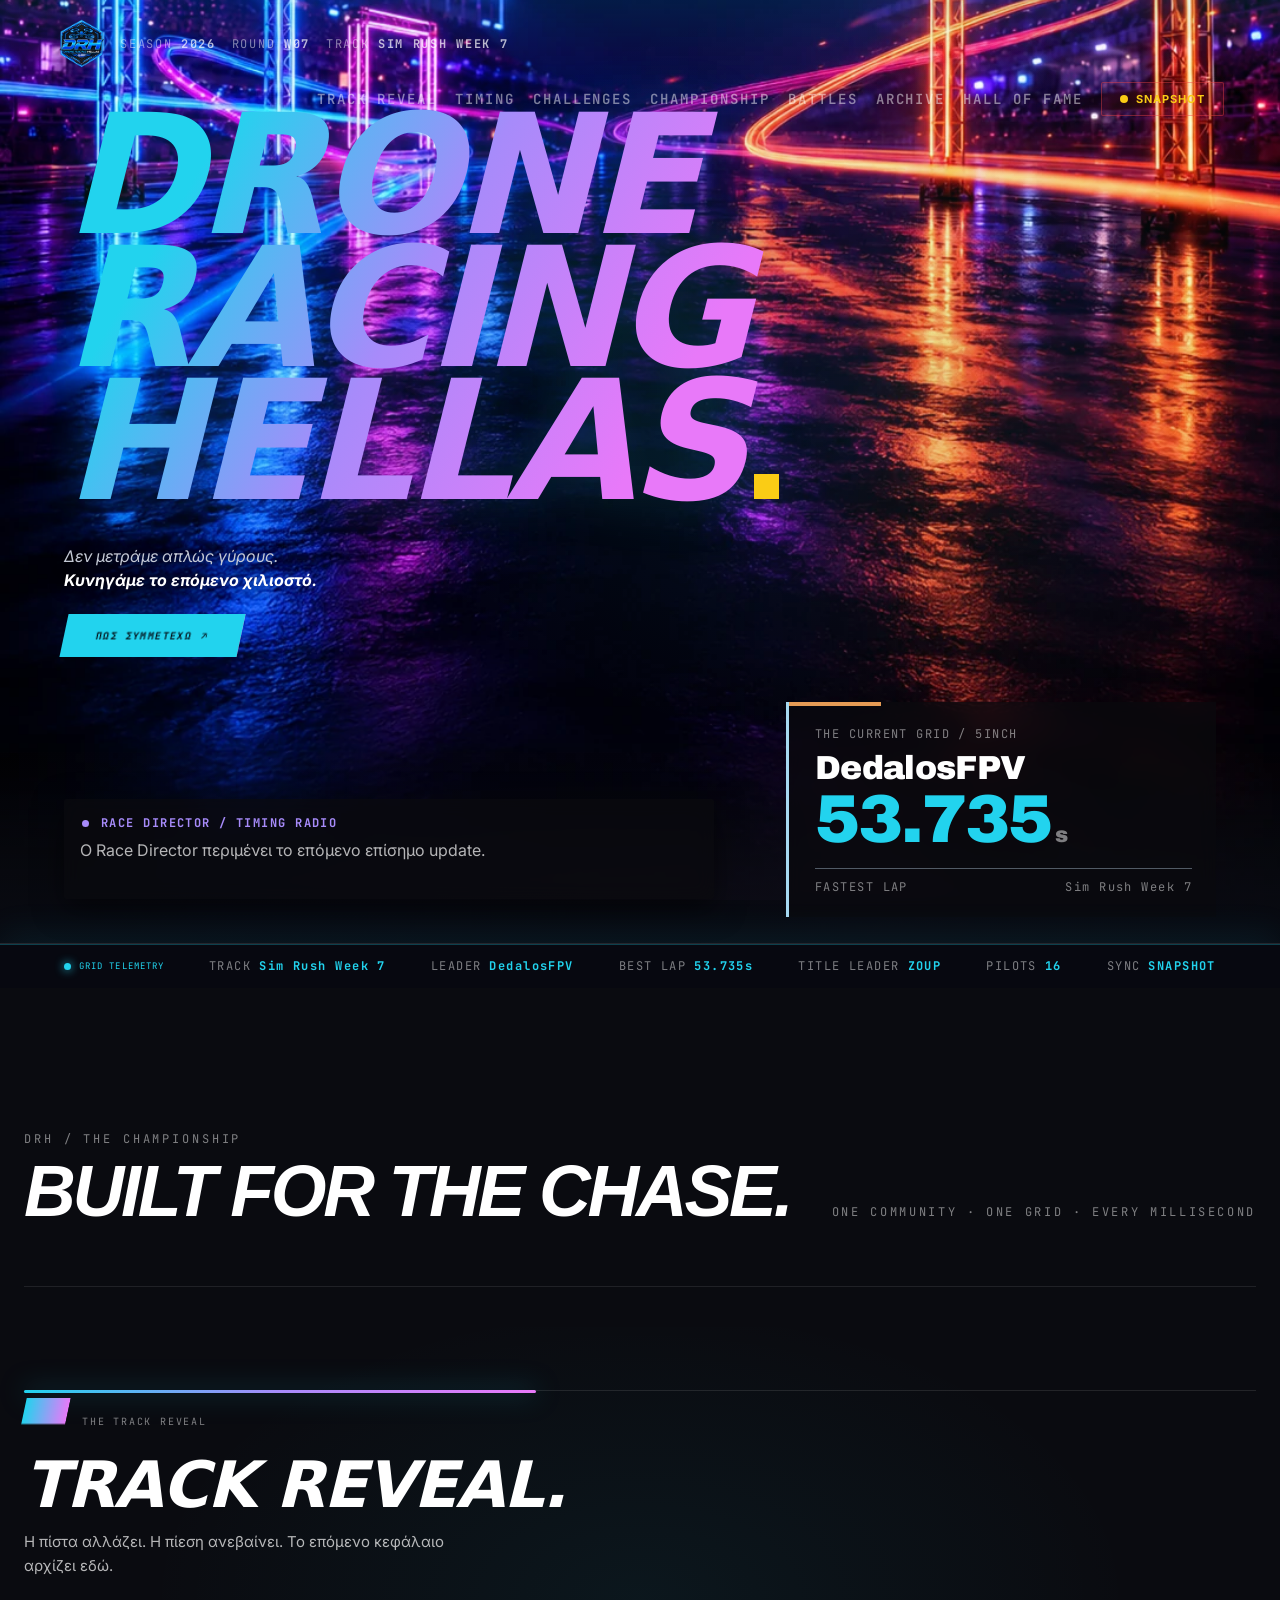
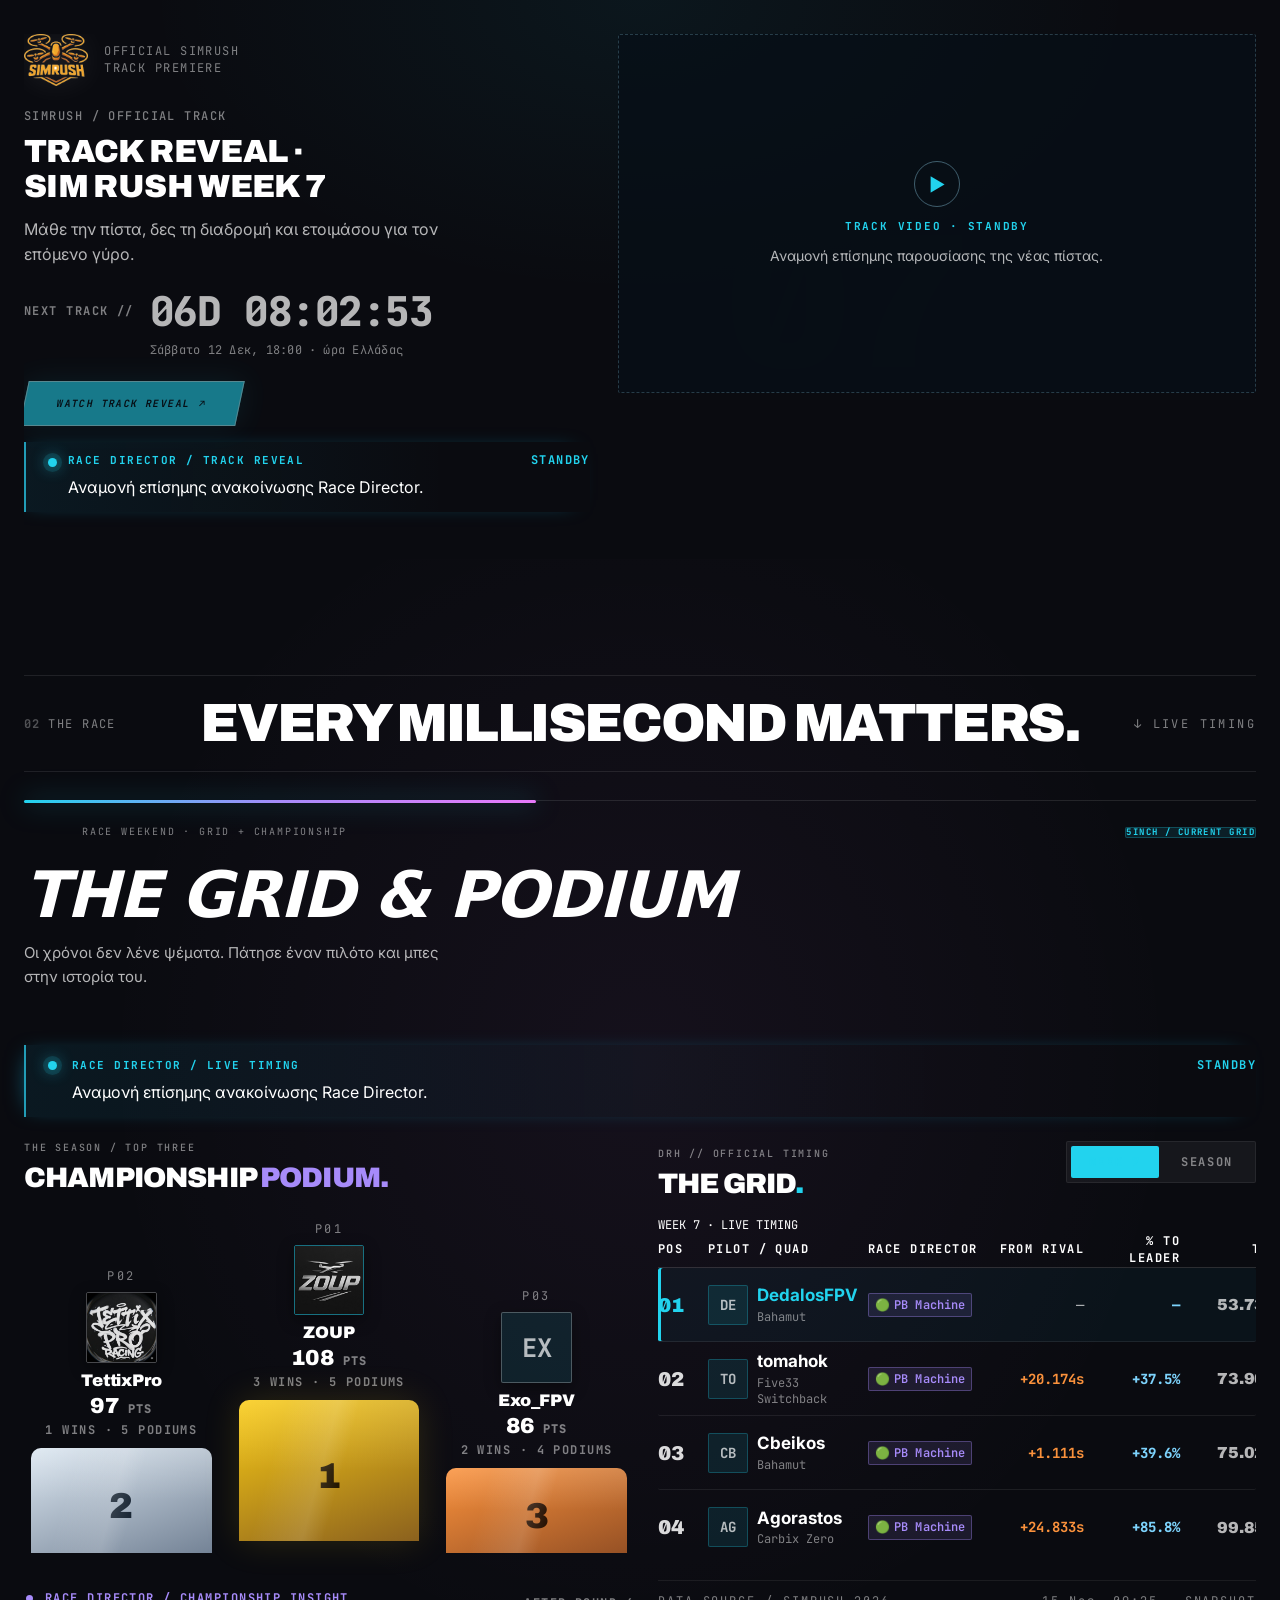
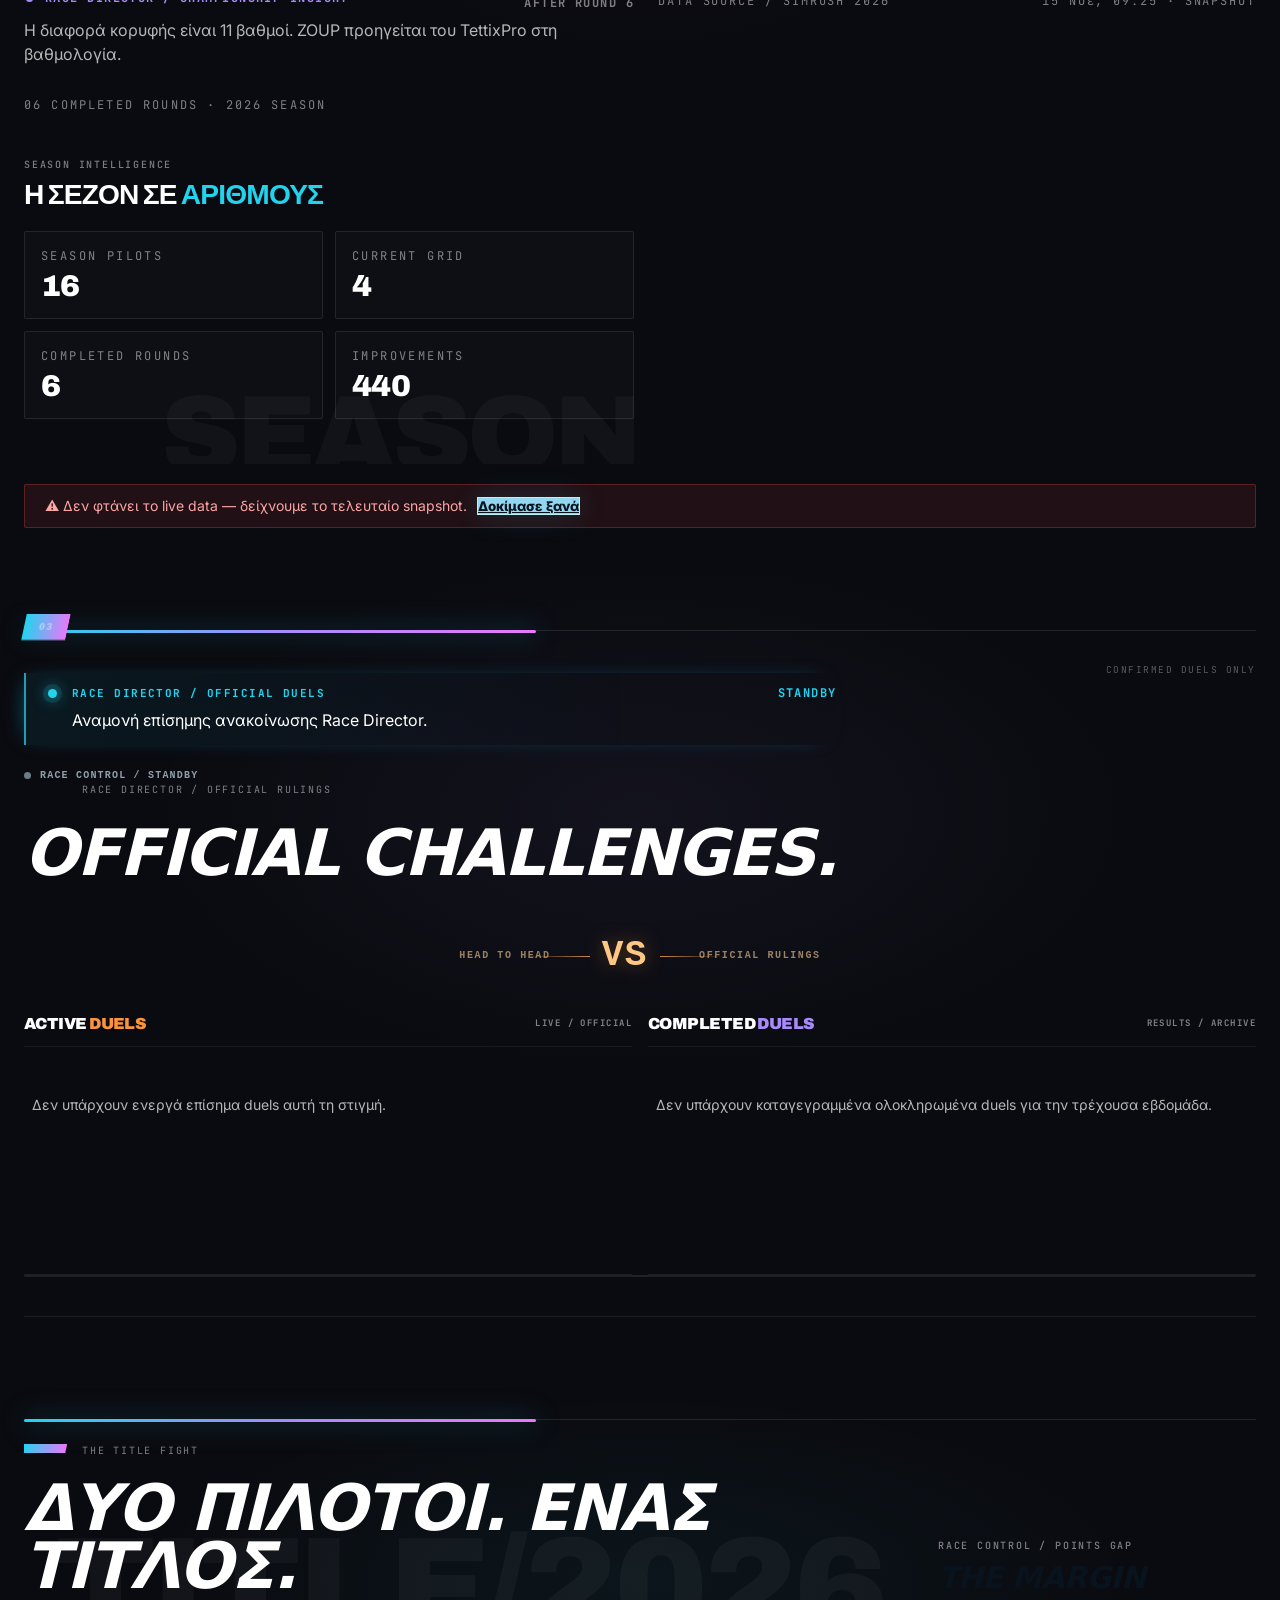
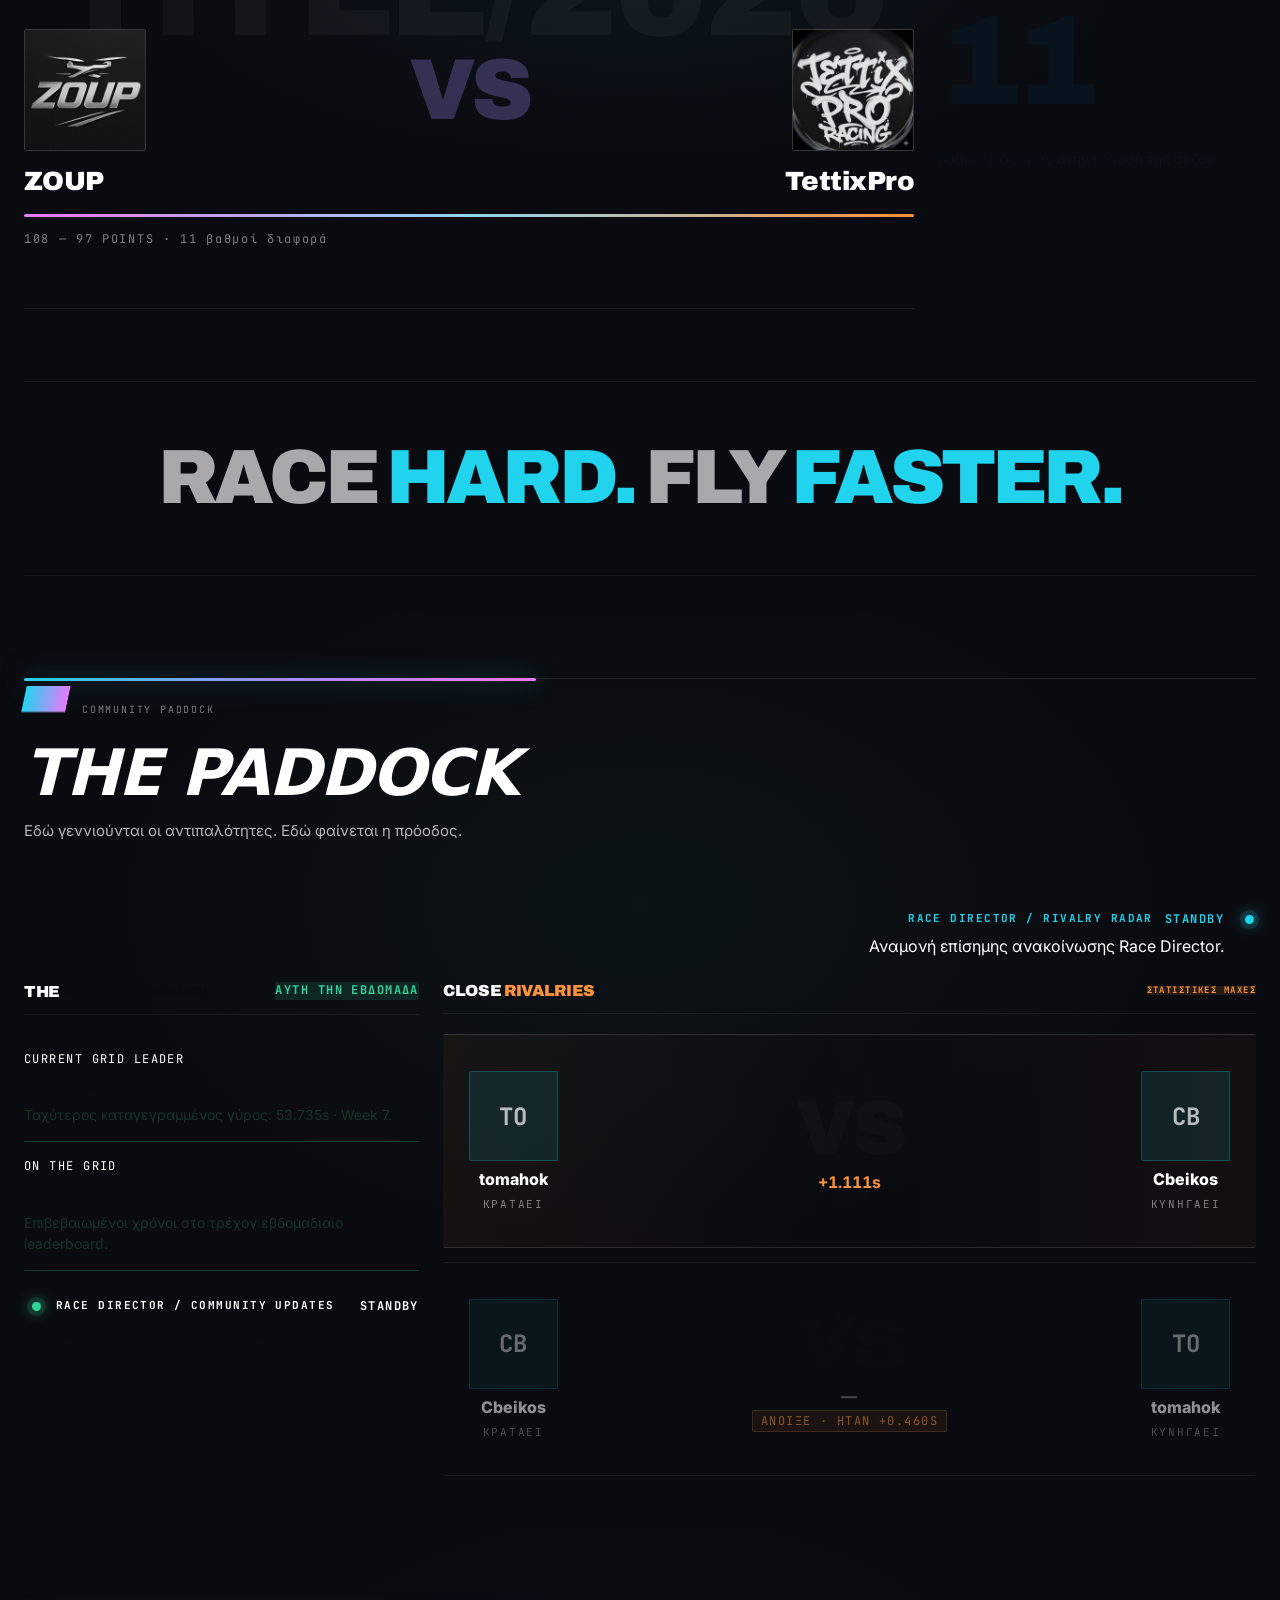
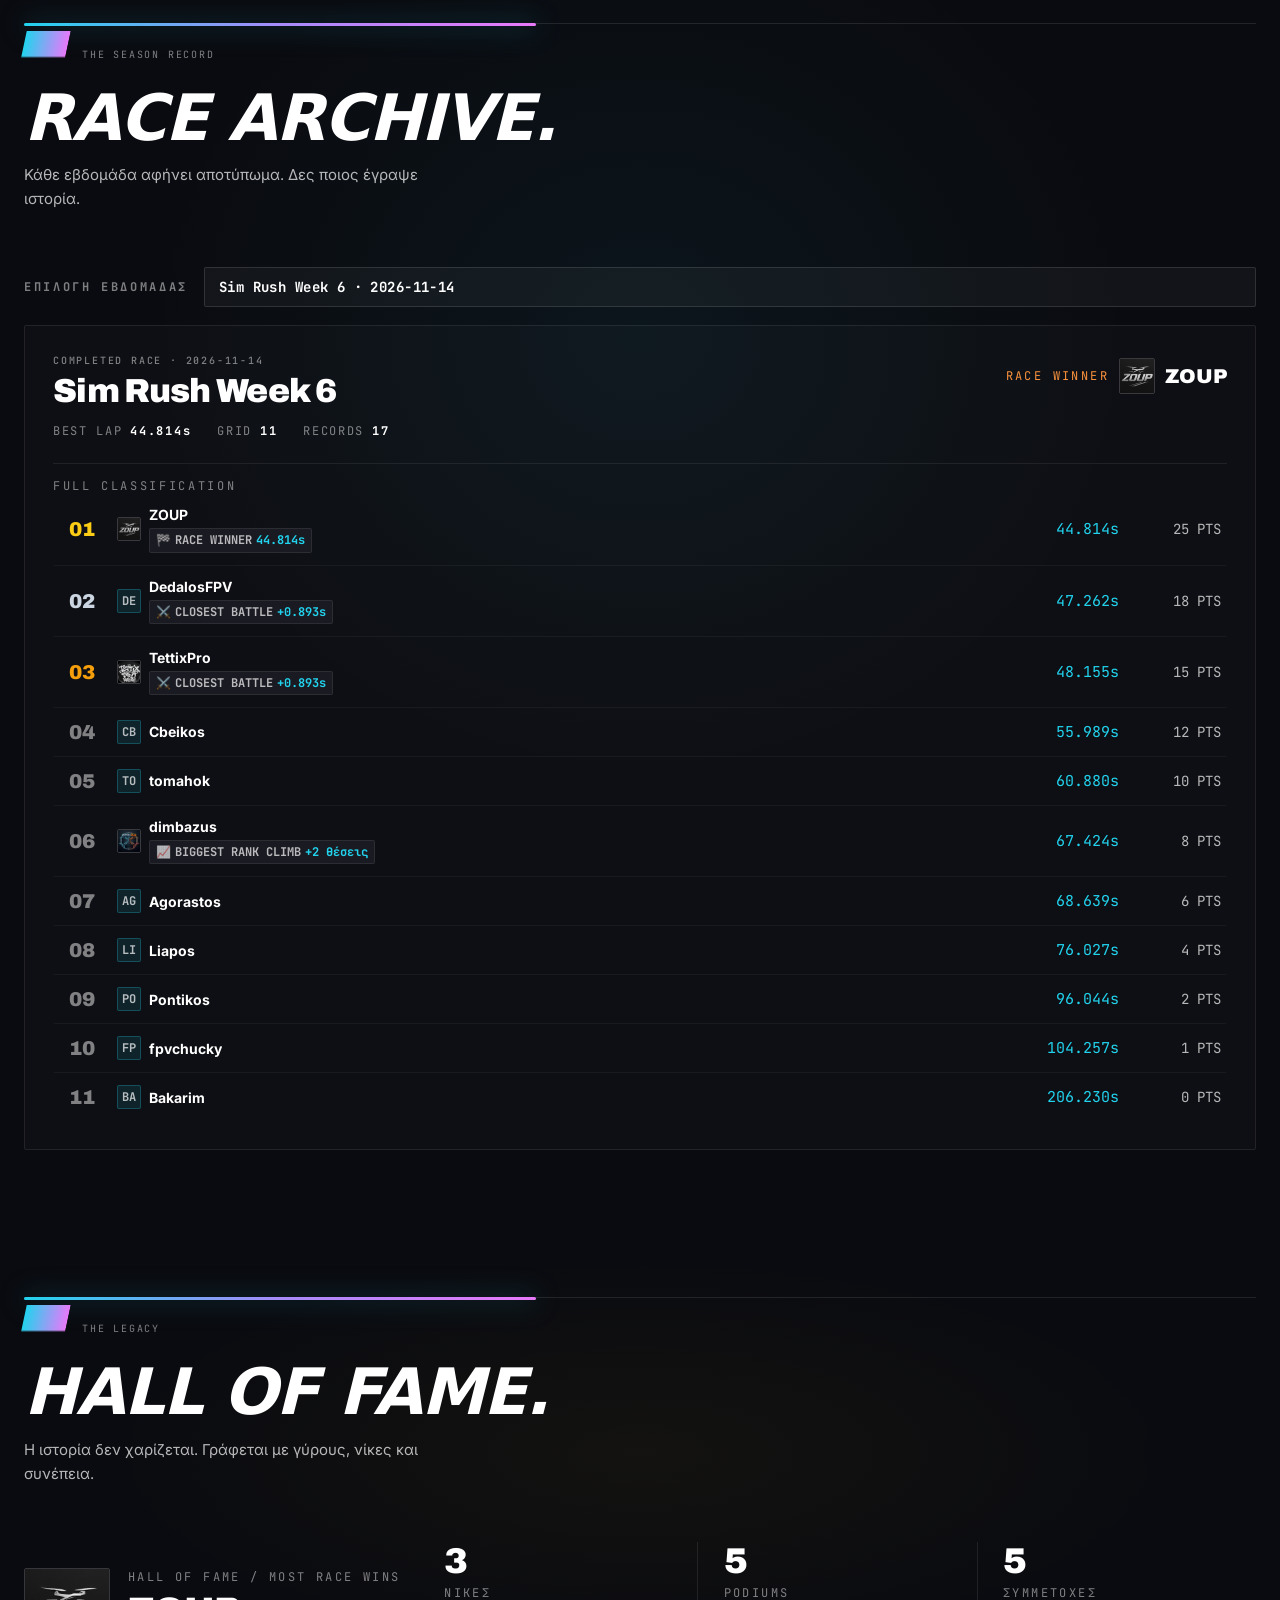
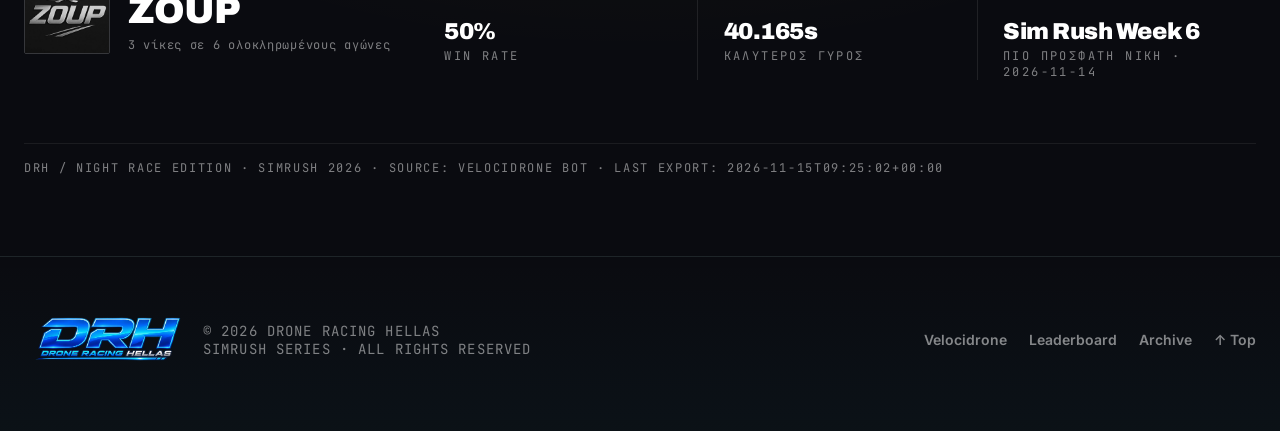
==== commit 96e634ba: "Add files via upload" ====
--- a/index.html
+++ b/index.html
@@ -24,6 +24,7 @@
 <link rel="stylesheet" href="redesign.css">
 <link rel="stylesheet" href="typography.css">
 <link rel="stylesheet" href="brand.css">
+<link rel="stylesheet" href="hairline-statement.css">
 </head>
 <body>
 <!-- Global fixed navigation: outside the isolated hero stacking context -->
--- a/hairline-statement.css
+++ b/hairline-statement.css
@@ -0,0 +1,67 @@
+/* ═══════════════════════════════════════════════════════════════════════════
+   HAIRLINE — STATEMENT v2 (χωρίς bullet, με skew box αριθμού)
+   ---------------------------------------------------------------------------
+   Φόρτωσέ το ΜΕΤΑ το brand.css.
+   - Πιο statement hairline (3px, τριπλό gradient, δυνατό glow)
+   - Στην αρχή της γραμμής: ένα skew box (όπως τα buttons) με τον αριθμό
+     του section (01–07), τοποθετημένο από την πάνω μεριά.
+   ═══════════════════════════════════════════════════════════════════════════ */
+
+/* ── 1. Statement hairline ── */
+.section-head::before,
+#challenges .ch-top::before,
+#championship .tf-wrap::before {
+  height: 3px;
+  width: clamp(240px, 40vw, 600px);
+  background: linear-gradient(90deg,
+    var(--cyan) 0%,
+    var(--violet) 50%,
+    var(--fuchsia) 100%);
+  box-shadow: 0 0 26px rgba(34,211,238,.55);
+  border-radius: 2px;
+}
+
+/* ── 2. Skew box με τον αριθμό — πάνω στην αρχή της γραμμής ── */
+.section-head .sec-no,
+#challenges .ch-top .sec-no,
+#championship .tf-card .sec-no {
+  position: absolute;
+  top: -17px;            /* πάνω από τη γραμμή */
+  left: 0;
+  display: inline-flex;
+  align-items: center;
+  justify-content: center;
+  min-width: 44px;
+  height: 26px;
+  padding: 0 14px;
+  background: linear-gradient(90deg, var(--cyan), var(--fuchsia));
+  color: #0a0710;
+  font-family: var(--f-m, "JetBrains Mono", monospace);
+  font-size: 10px;
+  font-weight: 700;
+  letter-spacing: .12em;
+  transform: skewX(-12deg);
+  z-index: 2;
+}
+/* Counter-skew — το κείμενο μένει ίσιο */
+.section-head .sec-no b,
+#challenges .ch-top .sec-no b,
+#championship .tf-card .sec-no b {
+  display: inline-block;
+  transform: skewX(12deg);
+}
+
+/* ── 3. Το kick κείμενο πάει δεξιά του box ── */
+.section-head .kick,
+#challenges .ch-top .kick,
+#championship .tf-card .kick {
+  padding-left: 58px;     /* αφήνει χώρο για το box */
+  min-height: 26px;
+}
+
+/* ── 4. Ελαφρύ lift του box στο hover ── */
+main > section:hover .section-head .sec-no,
+main > section:hover .ch-top .sec-no,
+main > section:hover .tf-card .sec-no {
+  box-shadow: 0 0 20px rgba(34,211,238,.5);
+}
